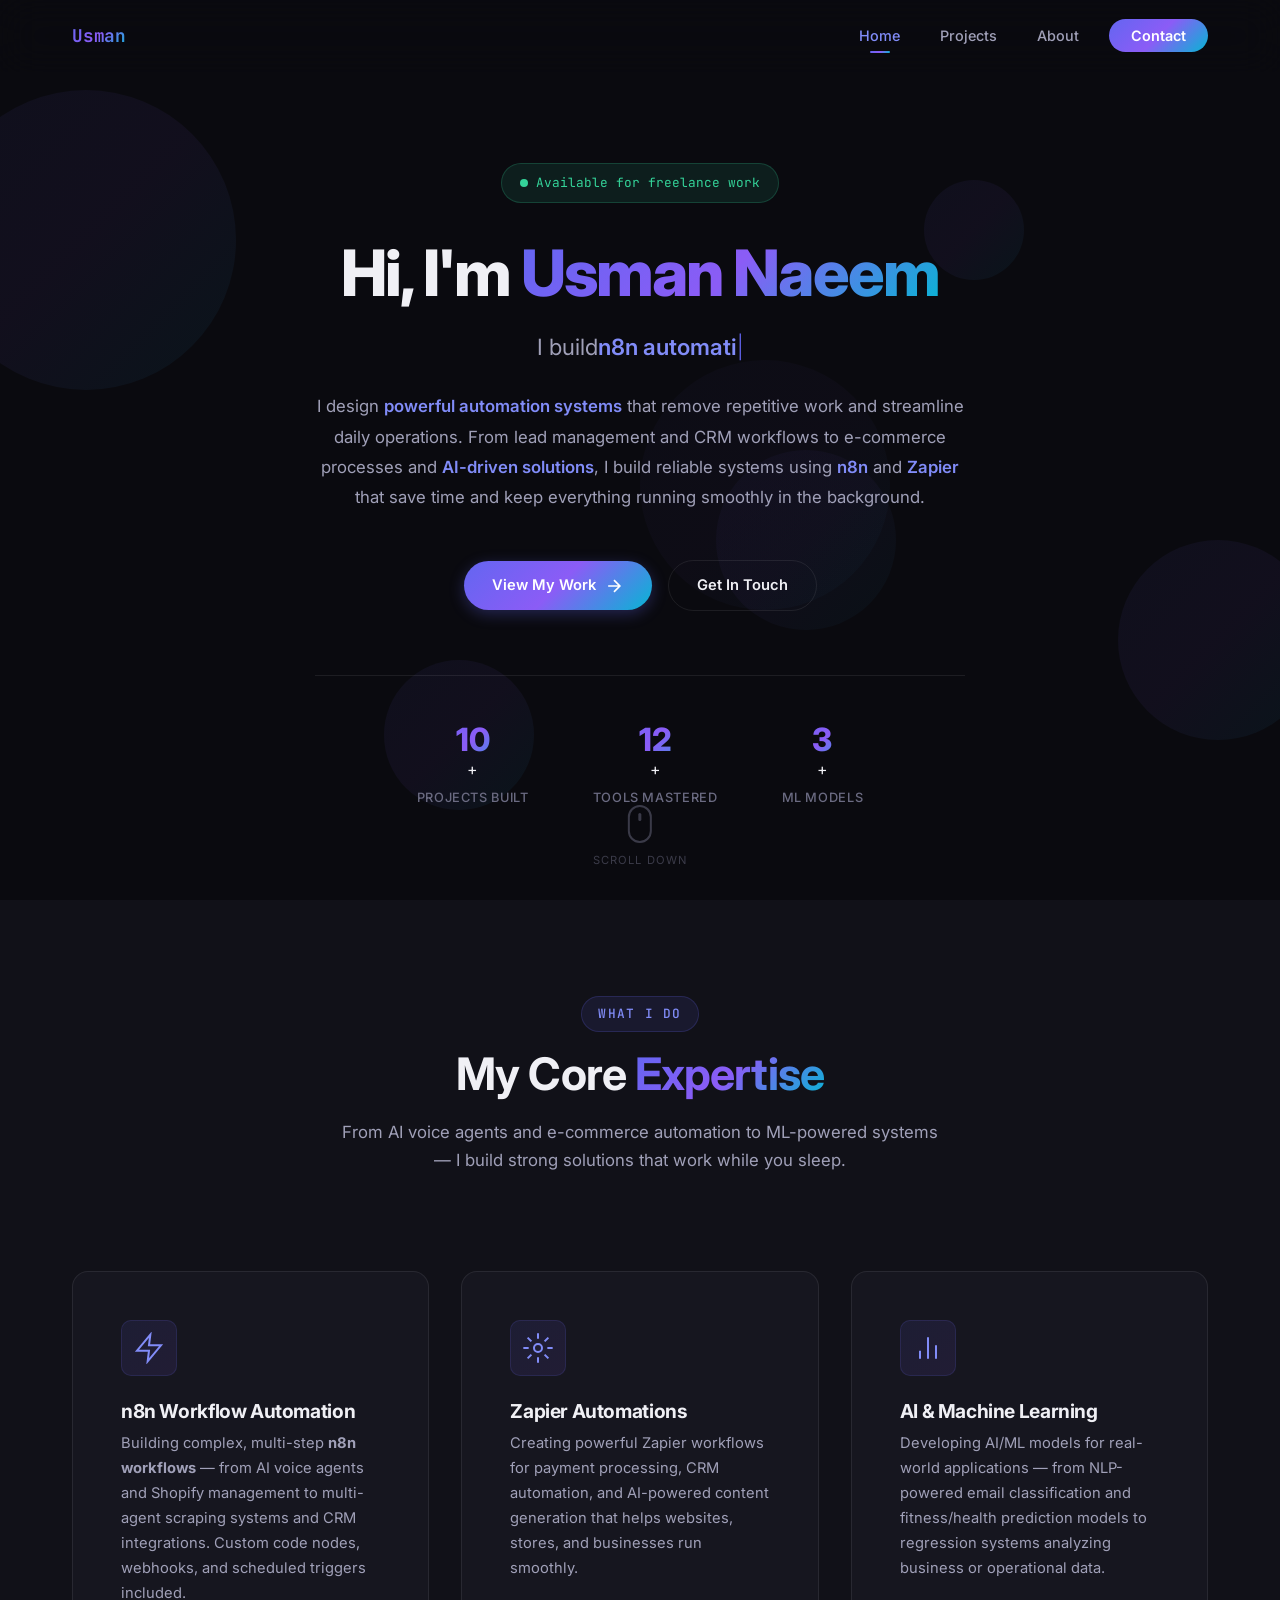
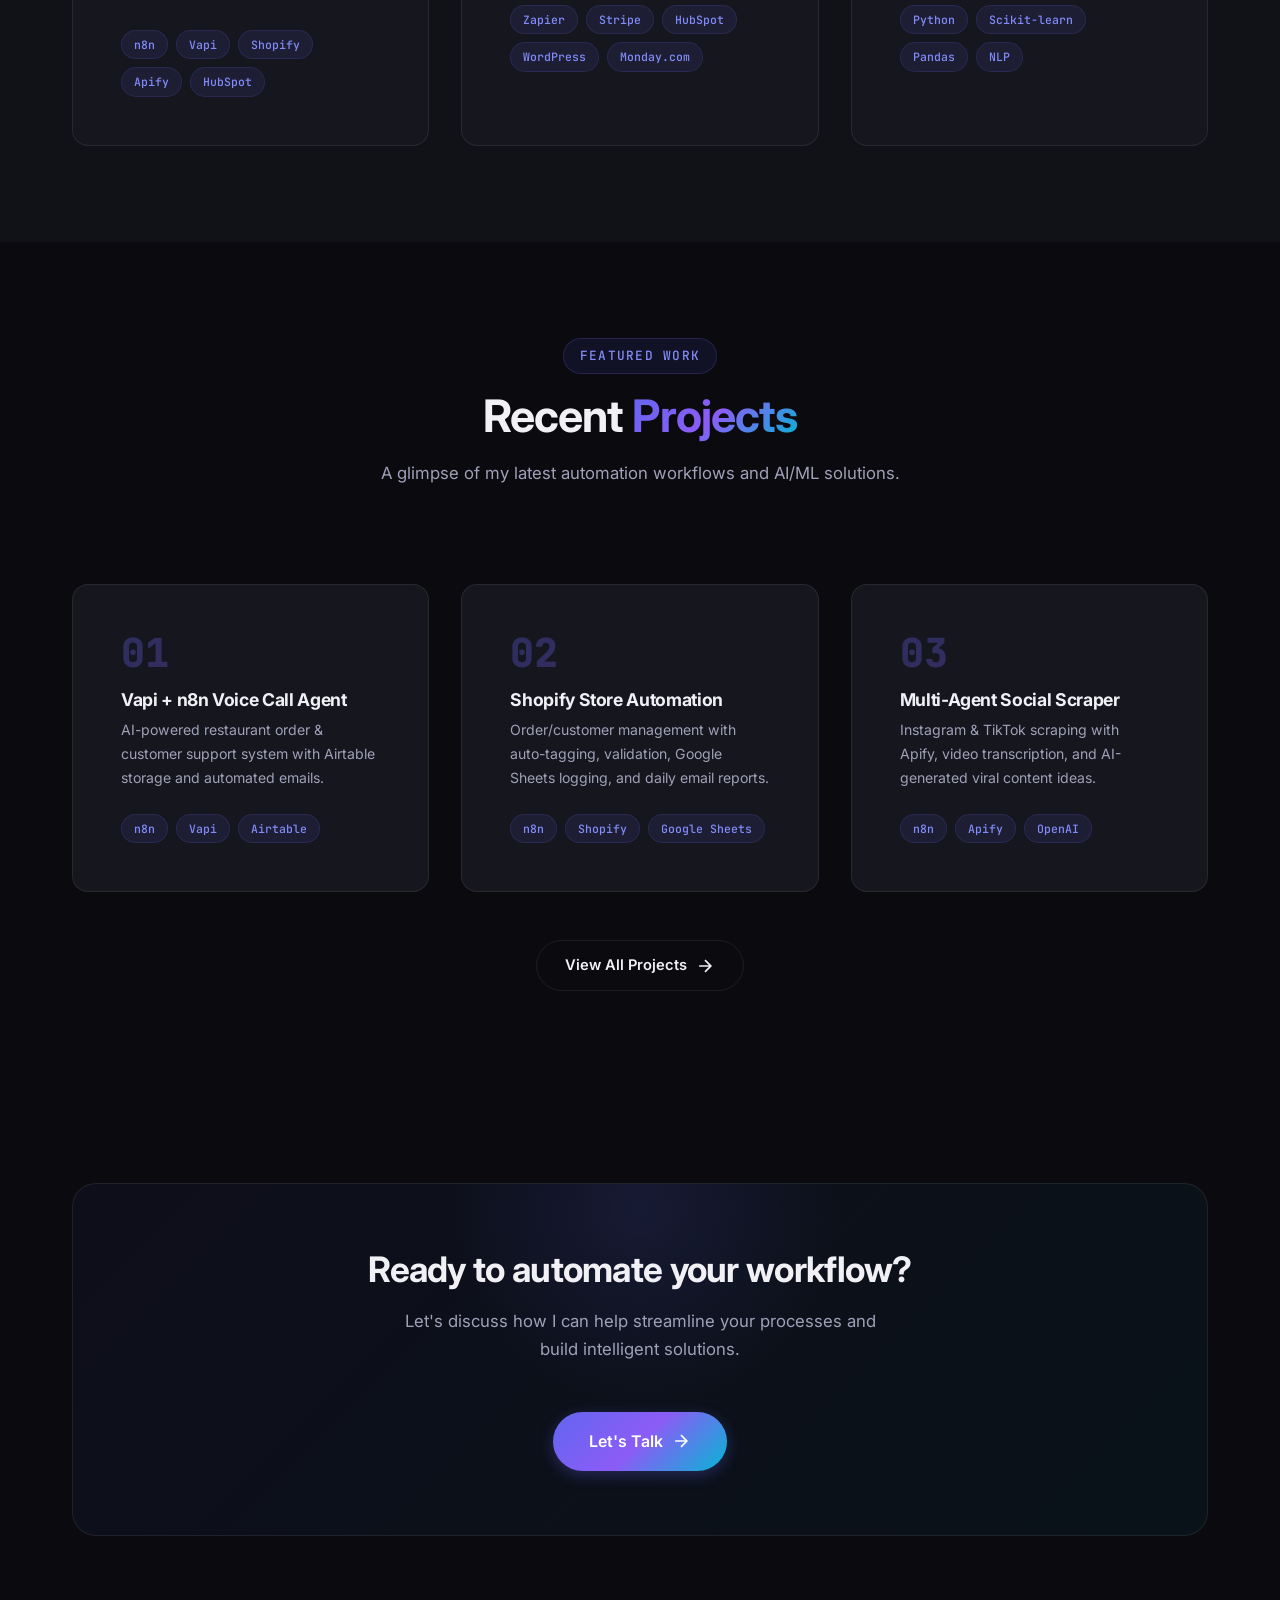
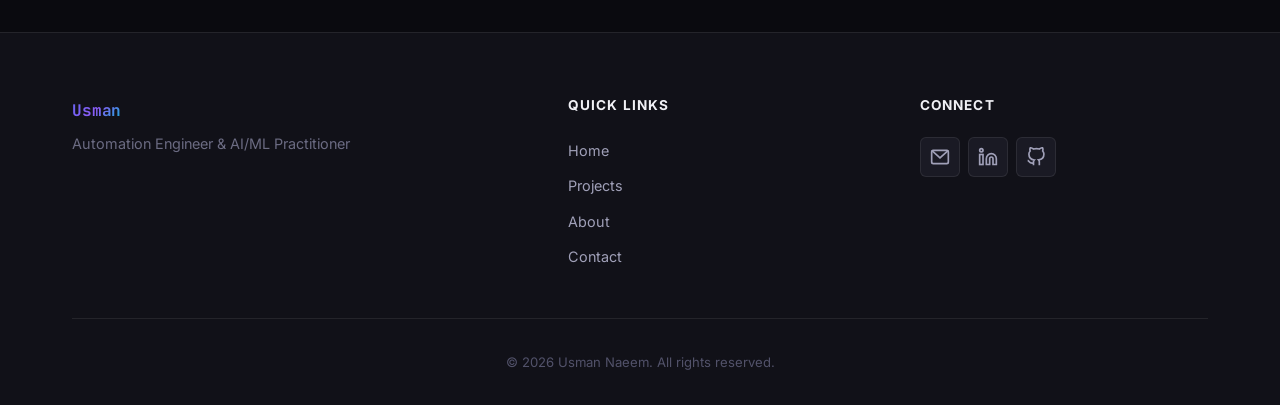
==== index.html @ ad02e1c0 "Add Portfolio My Portfolio Website" ====
<!DOCTYPE html>
<html lang="en">
<head>
    <!-- Meta tags for SEO and responsiveness -->
    <meta charset="UTF-8">
    <meta name="viewport" content="width=device-width, initial-scale=1.0">
    <meta name="description" content="Usman Naeem - Automation Engineer & AI/ML Practitioner specializing in n8n workflows, Zapier automation, Vapi voice agents, Shopify management, and machine learning solutions.">
    <meta name="keywords" content="Usman Naeem, n8n workflows, Zapier automation, AI ML portfolio, Vapi voice agent, Shopify automation, Apify scraping, HubSpot CRM, email classifier, automation engineer, API integration, multi-agent workflows">
    <meta name="author" content="Usman Naeem">
    <meta name="robots" content="index, follow">
    <link rel="icon" type="image/png" href="images/Favicon.png">

    <!-- Open Graph Meta Tags -->
    <meta property="og:title" content="Usman Naeem | Automation & AI/ML Portfolio">
    <meta property="og:description" content="Explore automation workflows, AI voice agents, and ML projects by Usman Naeem.">
    <meta property="og:type" content="website">

    <title>Usman Naeem | Automation & AI/ML Portfolio</title>

    <!-- Google Fonts -->
    <link rel="preconnect" href="https://fonts.googleapis.com">
    <link rel="preconnect" href="https://fonts.gstatic.com" crossorigin>
    <link href="https://fonts.googleapis.com/css2?family=Inter:wght@300;400;500;600;700;800&family=JetBrains+Mono:wght@400;500&display=swap" rel="stylesheet">

    <!-- Stylesheet -->
    <link rel="stylesheet" href="assets/css/style.css">
</head>
<body>

    <!-- ==================== NAVIGATION ==================== -->
    <header class="navbar" id="navbar">
        <nav class="nav-container">
            <a href="index.html" class="nav-logo">
                <span class="logo-text">Usman</span>
            </a>
            <ul class="nav-links" id="navLinks">
                <li><a href="index.html" class="nav-link active">Home</a></li>
                <li><a href="projects.html" class="nav-link">Projects</a></li>
                <li><a href="about.html" class="nav-link">About</a></li>
                <li><a href="contact.html" class="nav-link cta-link">Contact</a></li>
            </ul>
            <button class="nav-toggle" id="navToggle" aria-label="Toggle navigation menu">
                <span class="hamburger-line"></span>
                <span class="hamburger-line"></span>
                <span class="hamburger-line"></span>
            </button>
        </nav>
    </header>

    <!-- ==================== HERO SECTION ==================== -->
    <section class="hero" id="hero">
        <div class="hero-particles">
            <div class="particle"></div>
            <div class="particle"></div>
            <div class="particle"></div>
            <div class="particle"></div>
            <div class="particle"></div>
            <div class="particle"></div>
        </div>

        <div class="hero-content animate-fade-up">
            <div class="hero-badge">
                <span class="badge-dot"></span>
                Available for freelance work
            </div>

            <h1 class="hero-title">
                Hi, I'm <span class="gradient-text">Usman Naeem</span>
            </h1>

            <p class="hero-subtitle">
                <span class="typing-prefix">I build </span>
                <span class="typed-text" id="typedText"></span>
                <span class="cursor">|</span>
            </p>

            <!-- Updated hero description -->
            <p class="hero-description">
                I design <strong>powerful automation systems</strong> that remove repetitive work and streamline daily operations. From lead management and CRM workflows to e-commerce processes and <strong>AI-driven solutions</strong>, I build reliable systems using <strong>n8n</strong> and <strong>Zapier</strong> that save time and keep everything running smoothly in the background.
            </p>

            <div class="hero-cta">
                <a href="projects.html" class="btn btn-primary">
                    <span>View My Work</span>
                    <svg width="20" height="20" viewBox="0 0 24 24" fill="none" stroke="currentColor" stroke-width="2">
                        <path d="M5 12h14M12 5l7 7-7 7"/>
                    </svg>
                </a>
                <a href="contact.html" class="btn btn-secondary">
                    <span>Get In Touch</span>
                </a>
            </div>

            <div class="hero-stats">
                <div class="stat-item">
                    <span class="stat-number" data-count="10">0</span>+
                    <span class="stat-label">Projects Built</span>
                </div>
                <div class="stat-item">
                    <span class="stat-number" data-count="12">0</span>+
                    <span class="stat-label">Tools Mastered</span>
                </div>
                <div class="stat-item">
                    <span class="stat-number" data-count="3">0</span>+
                    <span class="stat-label">ML Models</span>
                </div>
            </div>
        </div>

        <div class="scroll-indicator">
            <div class="scroll-mouse">
                <div class="scroll-wheel"></div>
            </div>
            <span>Scroll Down</span>
        </div>
    </section>

    <!-- ==================== EXPERTISE SECTION ==================== -->
    <section class="expertise-section" id="expertise">
        <div class="container">
            <div class="section-header animate-fade-up">
                <span class="section-tag">What I Do</span>
                <h2 class="section-title">My Core <span class="gradient-text">Expertise</span></h2>
                <p class="section-subtitle">
                    From AI voice agents and e-commerce automation to ML-powered systems — I build strong solutions that work while you sleep.
                </p>
            </div>

            <div class="expertise-grid">
                <div class="expertise-card animate-fade-up" style="--delay: 0.1s">
                    <div class="card-icon">
                        <svg width="32" height="32" viewBox="0 0 24 24" fill="none" stroke="currentColor" stroke-width="1.5">
                            <path d="M13 2L3 14h9l-1 8 10-12h-9l1-8z"/>
                        </svg>
                    </div>
                    <h3 class="card-title">n8n Workflow Automation</h3>
                    <p class="card-description">
                        Building complex, multi-step <strong>n8n workflows</strong> — from AI voice agents and Shopify management to multi-agent scraping systems and CRM integrations. Custom code nodes, webhooks, and scheduled triggers included.
                    </p>
                    <div class="card-tools">
                        <span class="tool-tag">n8n</span>
                        <span class="tool-tag">Vapi</span>
                        <span class="tool-tag">Shopify</span>
                        <span class="tool-tag">Apify</span>
                        <span class="tool-tag">HubSpot</span>
                    </div>
                </div>

                <div class="expertise-card animate-fade-up" style="--delay: 0.2s">
                    <div class="card-icon">
                        <svg width="32" height="32" viewBox="0 0 24 24" fill="none" stroke="currentColor" stroke-width="1.5">
                            <circle cx="12" cy="12" r="3"/>
                            <path d="M12 1v4M12 19v4M4.22 4.22l2.83 2.83M16.95 16.95l2.83 2.83M1 12h4M19 12h4M4.22 19.78l2.83-2.83M16.95 7.05l2.83-2.83"/>
                        </svg>
                    </div>
                    <h3 class="card-title">Zapier Automations</h3>
                    <p class="card-description">
                        Creating powerful Zapier workflows for payment processing, CRM automation, and AI-powered content generation that helps websites, stores, and businesses run smoothly.
                    </p>
                    <div class="card-tools">
                        <span class="tool-tag">Zapier</span>
                        <span class="tool-tag">Stripe</span>
                        <span class="tool-tag">HubSpot</span>
                        <span class="tool-tag">WordPress</span>
                        <span class="tool-tag">Monday.com</span>
                    </div>
                </div>

                <div class="expertise-card animate-fade-up" style="--delay: 0.3s">
                    <div class="card-icon">
                        <svg width="32" height="32" viewBox="0 0 24 24" fill="none" stroke="currentColor" stroke-width="1.5">
                            <path d="M18 20V10M12 20V4M6 20v-6"/>
                        </svg>
                    </div>
                    <h3 class="card-title">AI & Machine Learning</h3>
                    <p class="card-description">
                        Developing AI/ML models for real-world applications — from NLP-powered email classification and fitness/health prediction models to regression systems analyzing business or operational data.
                    </p>
                    <div class="card-tools">
                        <span class="tool-tag">Python</span>
                        <span class="tool-tag">Scikit-learn</span>
                        <span class="tool-tag">Pandas</span>
                        <span class="tool-tag">NLP</span>
                    </div>
                </div>
            </div>
        </div>
    </section>

    <!-- ==================== FEATURED PROJECTS ==================== -->
    <section class="featured-section">
        <div class="container">
            <div class="section-header animate-fade-up">
                <span class="section-tag">Featured Work</span>
                <h2 class="section-title">Recent <span class="gradient-text">Projects</span></h2>
                <p class="section-subtitle">
                    A glimpse of my latest automation workflows and AI/ML solutions.
                </p>
            </div>

            <div class="featured-grid">
                <div class="featured-card animate-fade-up" style="--delay: 0.1s">
                    <div class="featured-number">01</div>
                    <h3>Vapi + n8n Voice Call Agent</h3>
                    <p>AI-powered restaurant order & customer support system with Airtable storage and automated emails.</p>
                    <div class="card-tools">
                        <span class="tool-tag">n8n</span>
                        <span class="tool-tag">Vapi</span>
                        <span class="tool-tag">Airtable</span>
                    </div>
                </div>

                <div class="featured-card animate-fade-up" style="--delay: 0.2s">
                    <div class="featured-number">02</div>
                    <h3>Shopify Store Automation</h3>
                    <p>Order/customer management with auto-tagging, validation, Google Sheets logging, and daily email reports.</p>
                    <div class="card-tools">
                        <span class="tool-tag">n8n</span>
                        <span class="tool-tag">Shopify</span>
                        <span class="tool-tag">Google Sheets</span>
                    </div>
                </div>

                <div class="featured-card animate-fade-up" style="--delay: 0.3s">
                    <div class="featured-number">03</div>
                    <h3>Multi-Agent Social Scraper</h3>
                    <p>Instagram & TikTok scraping with Apify, video transcription, and AI-generated viral content ideas.</p>
                    <div class="card-tools">
                        <span class="tool-tag">n8n</span>
                        <span class="tool-tag">Apify</span>
                        <span class="tool-tag">OpenAI</span>
                    </div>
                </div>
            </div>

            <div class="featured-cta animate-fade-up">
                <a href="projects.html" class="btn btn-secondary">
                    <span>View All Projects</span>
                    <svg width="20" height="20" viewBox="0 0 24 24" fill="none" stroke="currentColor" stroke-width="2">
                        <path d="M5 12h14M12 5l7 7-7 7"/>
                    </svg>
                </a>
            </div>
        </div>
    </section>

    <!-- ==================== CTA SECTION ==================== -->
    <section class="cta-section">
        <div class="container">
            <div class="cta-content animate-fade-up">
                <h2>Ready to automate your workflow?</h2>
                <p>Let's discuss how I can help streamline your processes and build intelligent solutions.</p>
                <a href="contact.html" class="btn btn-primary btn-large">
                    <span>Let's Talk</span>
                    <svg width="20" height="20" viewBox="0 0 24 24" fill="none" stroke="currentColor" stroke-width="2">
                        <path d="M5 12h14M12 5l7 7-7 7"/>
                    </svg>
                </a>
            </div>
        </div>
    </section>

    <!-- ==================== FOOTER ==================== -->
    <footer class="footer">
        <div class="container">
            <div class="footer-content">
                <div class="footer-brand">
                    <a href="index.html" class="nav-logo">
                        <span class="logo-text">Usman</span>
                    </a>
                    <p>Automation Engineer & AI/ML Practitioner</p>
                </div>
                <div class="footer-nav">
                    <h4>Quick Links</h4>
                    <ul>
                        <li><a href="index.html">Home</a></li>
                        <li><a href="projects.html">Projects</a></li>
                        <li><a href="about.html">About</a></li>
                        <li><a href="contact.html">Contact</a></li>
                    </ul>
                </div>
                <div class="footer-social">
                    <h4>Connect</h4>
                    <div class="social-links">
                        <a href="mailto:osmannaeem05@gmail.com" class="social-link" aria-label="Email">
                            <svg width="20" height="20" viewBox="0 0 24 24" fill="none" stroke="currentColor" stroke-width="2">
                                <rect x="2" y="4" width="20" height="16" rx="2"/>
                                <path d="M22 4L12 13 2 4"/>
                            </svg>
                        </a>
                        <a href="https://pk.linkedin.com/in/usman-naeem-1217312a8?trk=public_post_feed-actor-name" target="_blank" rel="noopener noreferrer" class="social-link" aria-label="LinkedIn">
                            <svg width="20" height="20" viewBox="0 0 24 24" fill="none" stroke="currentColor" stroke-width="2">
                                <path d="M16 8a6 6 0 016 6v7h-4v-7a2 2 0 00-4 0v7h-4v-7a6 6 0 016-6z"/>
                                <rect x="2" y="9" width="4" height="12"/>
                                <circle cx="4" cy="4" r="2"/>
                            </svg>
                        </a>
                        <a href="https://github.com/usmannaeem06" target="_blank" rel="noopener noreferrer" class="social-link" aria-label="GitHub">
                            <svg width="20" height="20" viewBox="0 0 24 24" fill="none" stroke="currentColor" stroke-width="2">
                                <path d="M9 19c-5 1.5-5-2.5-7-3m14 6v-3.87a3.37 3.37 0 00-.94-2.61c3.14-.35 6.44-1.54 6.44-7A5.44 5.44 0 0020 4.77 5.07 5.07 0 0019.91 1S18.73.65 16 2.48a13.38 13.38 0 00-7 0C6.27.65 5.09 1 5.09 1A5.07 5.07 0 005 4.77a5.44 5.44 0 00-1.5 3.78c0 5.42 3.3 6.61 6.44 7A3.37 3.37 0 009 18.13V22"/>
                            </svg>
                        </a>
                    </div>
                </div>
            </div>
            <div class="footer-bottom">
                <p>&copy; <span id="currentYear"></span> Usman Naeem. All rights reserved.</p>
            </div>
        </div>
    </footer>

    <script src="assets/js/script.js"></script>
</body>
</html>
---- assets/css/style.css ----
/* ============================================================
   USMAN NAEEM - PORTFOLIO WEBSITE STYLESHEET
   ============================================================ */


/* ==========================================
   1. CSS CUSTOM PROPERTIES
   ========================================== */
   :root {
    --color-primary: #6366f1;
    --color-primary-light: #818cf8;
    --color-primary-dark: #4f46e5;
    --color-secondary: #8b5cf6;
    --color-accent: #06b6d4;

    --gradient-primary: linear-gradient(135deg, #6366f1 0%, #8b5cf6 50%, #06b6d4 100%);
    --gradient-subtle: linear-gradient(135deg, rgba(99, 102, 241, 0.1) 0%, rgba(139, 92, 246, 0.1) 100%);
    --gradient-card: linear-gradient(135deg, rgba(99, 102, 241, 0.05) 0%, rgba(6, 182, 212, 0.05) 100%);

    --bg-primary: #0a0a0f;
    --bg-secondary: #111118;
    --bg-tertiary: #1a1a24;
    --bg-card: #16161f;
    --bg-card-hover: #1e1e2a;

    --text-primary: #f0f0f5;
    --text-secondary: #a0a0b8;
    --text-tertiary: #6b6b82;
    --text-muted: #52526a;

    --border-color: rgba(255, 255, 255, 0.08);
    --border-hover: rgba(99, 102, 241, 0.3);

    --shadow-sm: 0 2px 8px rgba(0, 0, 0, 0.3);
    --shadow-md: 0 4px 20px rgba(0, 0, 0, 0.4);
    --shadow-lg: 0 8px 40px rgba(0, 0, 0, 0.5);
    --shadow-glow: 0 0 30px rgba(99, 102, 241, 0.15);

    --font-primary: 'Inter', -apple-system, BlinkMacSystemFont, sans-serif;
    --font-mono: 'JetBrains Mono', 'Fira Code', monospace;

    --space-xs: 0.25rem;
    --space-sm: 0.5rem;
    --space-md: 1rem;
    --space-lg: 1.5rem;
    --space-xl: 2rem;
    --space-2xl: 3rem;
    --space-3xl: 4rem;
    --space-4xl: 6rem;

    --radius-sm: 6px;
    --radius-md: 10px;
    --radius-lg: 16px;
    --radius-xl: 24px;
    --radius-full: 9999px;

    --transition-fast: 0.2s ease;
    --transition-base: 0.3s ease;
    --transition-slow: 0.5s ease;

    --container-max: 1200px;
    --navbar-height: 72px;
}


/* ==========================================
   2. RESET & BASE
   ========================================== */
*, *::before, *::after { margin: 0; padding: 0; box-sizing: border-box; }
html { scroll-behavior: smooth; font-size: 16px; -webkit-text-size-adjust: 100%; }
body { font-family: var(--font-primary); background-color: var(--bg-primary); color: var(--text-primary); line-height: 1.7; overflow-x: hidden; -webkit-font-smoothing: antialiased; -moz-osx-font-smoothing: grayscale; }
ul, ol { list-style: none; }
a { text-decoration: none; color: inherit; transition: color var(--transition-fast); }
img { max-width: 100%; height: auto; display: block; }
button { border: none; background: none; cursor: pointer; font-family: inherit; font-size: inherit; color: inherit; }
input, textarea, select { font-family: inherit; font-size: inherit; color: inherit; outline: none; }
::selection { background: rgba(99, 102, 241, 0.3); color: var(--text-primary); }


/* ==========================================
   3. TYPOGRAPHY
   ========================================== */
h1, h2, h3, h4, h5, h6 { font-weight: 700; line-height: 1.2; letter-spacing: -0.02em; }
.gradient-text { background: var(--gradient-primary); -webkit-background-clip: text; -webkit-text-fill-color: transparent; background-clip: text; }


/* ==========================================
   4. LAYOUT & CONTAINER
   ========================================== */
.container { max-width: var(--container-max); margin: 0 auto; padding: 0 var(--space-xl); }
.section-header { text-align: center; margin-bottom: var(--space-4xl); }
.section-tag { display: inline-block; font-family: var(--font-mono); font-size: 0.8rem; font-weight: 500; letter-spacing: 0.1em; text-transform: uppercase; color: var(--color-primary-light); background: rgba(99, 102, 241, 0.1); padding: 6px 16px; border-radius: var(--radius-full); border: 1px solid rgba(99, 102, 241, 0.2); margin-bottom: var(--space-md); }
.section-title { font-size: clamp(1.8rem, 4vw, 2.8rem); margin-bottom: var(--space-md); color: var(--text-primary); }
.section-subtitle { font-size: 1.05rem; color: var(--text-secondary); max-width: 600px; margin: 0 auto; line-height: 1.7; }


/* ==========================================
   5. NAVIGATION
   ========================================== */
   .navbar {
      position: fixed;
      top: 0;
      left: 0;
      right: 0;
      height: var(--navbar-height);
      z-index: 1000;
      transition: all var(--transition-base);
      background: rgba(10, 10, 15, 0.8);
      backdrop-filter: blur(20px);
      -webkit-backdrop-filter: blur(20px);
      border-bottom: 1px solid transparent;
  }
  
  .navbar.scrolled {
      background: rgba(10, 10, 15, 0.95);
      border-bottom: 1px solid var(--border-color);
      box-shadow: var(--shadow-sm);
  }
  
  .nav-container {
      max-width: var(--container-max);
      margin: 0 auto;
      padding: 0 var(--space-xl);
      height: 100%;
      display: flex;
      align-items: center;
      justify-content: space-between;
  }
  
  /* --- Logo: Favicon Image + Name --- */
  .nav-logo {
      display: flex;
      align-items: center;
      gap: 10px;
      font-family: var(--font-mono);
      font-weight: 700;
      color: var(--text-primary);
      transition: all var(--transition-fast);
      text-decoration: none;
  }
  
  .nav-logo:hover {
      color: var(--color-primary-light);
  }
  
  .nav-logo:hover .logo-img {
      transform: scale(1.1) rotate(5deg);
      filter: drop-shadow(0 0 8px rgba(99, 102, 241, 0.4));
  }
  
  /* Favicon image */
  .logo-img {
      width: 36px;
      height: 36px;
      object-fit: contain;
      border-radius: 8px;
      transition: all var(--transition-base);
  }
  
  /* Name text with gradient */
  .logo-text {
      background: var(--gradient-primary);
      -webkit-background-clip: text;
      -webkit-text-fill-color: transparent;
      background-clip: text;
      font-size: 1.1rem;
      font-weight: 700;
      letter-spacing: -0.01em;
  }
  
  /* Hide old bracket elements if they still exist */
  .logo-bracket {
      display: none;
  }
  
  /* Footer logo — slightly smaller */
  .footer-brand .nav-logo .logo-img {
      width: 32px;
      height: 32px;
  }
  
  .footer-brand .nav-logo .logo-text {
      font-size: 1rem;
  }
  
  /* --- Nav Links --- */
  .nav-links {
      display: flex;
      align-items: center;
      gap: var(--space-xs);
  }
  
  .nav-link {
      padding: 8px 18px;
      font-size: 0.9rem;
      font-weight: 500;
      color: var(--text-secondary);
      border-radius: var(--radius-sm);
      transition: all var(--transition-fast);
      position: relative;
  }
  
  .nav-link:hover {
      color: var(--text-primary);
      background: rgba(255, 255, 255, 0.05);
  }
  
  .nav-link.active {
      color: var(--color-primary-light);
  }
  
  .nav-link.active::after {
      content: '';
      position: absolute;
      bottom: -1px;
      left: 50%;
      transform: translateX(-50%);
      width: 20px;
      height: 2px;
      background: var(--gradient-primary);
      border-radius: var(--radius-full);
  }
  
  .nav-link.cta-link {
      background: var(--gradient-primary);
      color: white !important;
      border-radius: var(--radius-full);
      padding: 8px 22px;
      font-weight: 600;
      margin-left: var(--space-sm);
  }
  
  .nav-link.cta-link::after {
      display: none;
  }
  
  .nav-link.cta-link:hover {
      box-shadow: var(--shadow-glow);
      transform: translateY(-1px);
  }
  
  /* --- Hamburger Menu Toggle --- */
  .nav-toggle {
      display: none;
      flex-direction: column;
      gap: 5px;
      padding: 4px;
      z-index: 1001;
  }
  
  .hamburger-line {
      width: 24px;
      height: 2px;
      background: var(--text-primary);
      border-radius: 2px;
      transition: all var(--transition-base);
      transform-origin: center;
  }
  
  .nav-toggle.active .hamburger-line:nth-child(1) {
      transform: rotate(45deg) translate(5px, 5px);
  }
  
  .nav-toggle.active .hamburger-line:nth-child(2) {
      opacity: 0;
      transform: scaleX(0);
  }
  
  .nav-toggle.active .hamburger-line:nth-child(3) {
      transform: rotate(-45deg) translate(5px, -5px);
  }
  /* ==========================================
   6. HERO SECTION
   ========================================== */
.hero { min-height: 100vh; display: flex; align-items: center; justify-content: center; position: relative; padding: calc(var(--navbar-height) + var(--space-3xl)) var(--space-xl) var(--space-3xl); overflow: hidden; }
.hero-particles { position: absolute; inset: 0; overflow: hidden; pointer-events: none; }
.particle { position: absolute; border-radius: 50%; background: var(--gradient-primary); opacity: 0.06; animation: float-particle 20s infinite ease-in-out; }
.particle:nth-child(1) { width: 300px; height: 300px; top: 10%; left: -5%; animation-delay: 0s; }
.particle:nth-child(2) { width: 200px; height: 200px; top: 60%; right: -3%; animation-delay: -5s; }
.particle:nth-child(3) { width: 150px; height: 150px; bottom: 10%; left: 30%; animation-delay: -10s; }
.particle:nth-child(4) { width: 100px; height: 100px; top: 20%; right: 20%; animation-delay: -15s; }
.particle:nth-child(5) { width: 250px; height: 250px; top: 40%; left: 50%; animation-delay: -7s; opacity: 0.03; }
.particle:nth-child(6) { width: 180px; height: 180px; bottom: 30%; right: 30%; animation-delay: -12s; opacity: 0.04; }
@keyframes float-particle { 0%, 100% { transform: translate(0, 0) scale(1); } 25% { transform: translate(30px, -30px) scale(1.05); } 50% { transform: translate(-20px, 20px) scale(0.95); } 75% { transform: translate(15px, -15px) scale(1.02); } }
.hero-content { text-align: center; max-width: 800px; position: relative; z-index: 1; }
.hero-badge { display: inline-flex; align-items: center; gap: 8px; font-family: var(--font-mono); font-size: 0.8rem; color: #34d399; background: rgba(52, 211, 153, 0.1); border: 1px solid rgba(52, 211, 153, 0.2); padding: 8px 18px; border-radius: var(--radius-full); margin-bottom: var(--space-xl); }
.badge-dot { width: 8px; height: 8px; border-radius: 50%; background: #34d399; animation: pulse-dot 2s infinite; }
@keyframes pulse-dot { 0%, 100% { box-shadow: 0 0 0 0 rgba(52, 211, 153, 0.4); } 50% { box-shadow: 0 0 0 8px rgba(52, 211, 153, 0); } }
.hero-title { font-size: clamp(2.5rem, 6vw, 4rem); font-weight: 800; margin-bottom: var(--space-md); letter-spacing: -0.03em; }
.hero-subtitle { font-size: clamp(1.1rem, 2.5vw, 1.4rem); color: var(--text-secondary); margin-bottom: var(--space-lg); min-height: 2.5rem; display: flex; align-items: center; justify-content: center; }
.typing-prefix { color: var(--text-secondary); }
.typed-text { color: var(--color-primary-light); font-weight: 600; }
.cursor { color: var(--color-primary); font-weight: 300; animation: blink-cursor 1s infinite; }
@keyframes blink-cursor { 0%, 100% { opacity: 1; } 50% { opacity: 0; } }
.hero-description { font-size: 1.05rem; color: var(--text-secondary); max-width: 650px; margin: 0 auto var(--space-2xl); line-height: 1.8; }
.hero-description strong { color: var(--color-primary-light); font-weight: 600; }
.hero-cta { display: flex; align-items: center; justify-content: center; gap: var(--space-md); margin-bottom: var(--space-3xl); flex-wrap: wrap; }
.hero-stats { display: flex; align-items: center; justify-content: center; gap: var(--space-3xl); padding-top: var(--space-2xl); border-top: 1px solid var(--border-color); }
.stat-item { text-align: center; }
.stat-number { display: block; font-size: 2rem; font-weight: 800; background: var(--gradient-primary); -webkit-background-clip: text; -webkit-text-fill-color: transparent; background-clip: text; line-height: 1; }
.stat-label { display: block; font-size: 0.8rem; color: var(--text-tertiary); margin-top: 4px; font-weight: 500; text-transform: uppercase; letter-spacing: 0.05em; }
.scroll-indicator { position: absolute; bottom: 30px; left: 50%; transform: translateX(-50%); display: flex; flex-direction: column; align-items: center; gap: 8px; opacity: 0.5; animation: scroll-bounce 2s infinite; }
.scroll-mouse { width: 24px; height: 38px; border: 2px solid var(--text-tertiary); border-radius: 12px; position: relative; }
.scroll-wheel { width: 3px; height: 8px; background: var(--text-tertiary); border-radius: 2px; position: absolute; top: 6px; left: 50%; transform: translateX(-50%); animation: scroll-wheel 2s infinite; }
@keyframes scroll-wheel { 0% { opacity: 1; transform: translateX(-50%) translateY(0); } 100% { opacity: 0; transform: translateX(-50%) translateY(12px); } }
@keyframes scroll-bounce { 0%, 100% { transform: translateX(-50%) translateY(0); } 50% { transform: translateX(-50%) translateY(8px); } }
.scroll-indicator span { font-size: 0.7rem; color: var(--text-tertiary); text-transform: uppercase; letter-spacing: 0.1em; }


/* ==========================================
   7. EXPERTISE CARDS
   ========================================== */
.expertise-section { padding: var(--space-4xl) 0; background: var(--bg-secondary); }
.expertise-grid { display: grid; grid-template-columns: repeat(3, 1fr); gap: var(--space-xl); }
.expertise-card { background: var(--bg-card); border: 1px solid var(--border-color); border-radius: var(--radius-lg); padding: var(--space-2xl); transition: all var(--transition-base); position: relative; overflow: hidden; }
.expertise-card::before { content: ''; position: absolute; top: 0; left: 0; right: 0; height: 3px; background: var(--gradient-primary); transform: scaleX(0); transition: transform var(--transition-base); transform-origin: left; }
.expertise-card:hover { border-color: var(--border-hover); transform: translateY(-4px); box-shadow: var(--shadow-glow); background: var(--bg-card-hover); }
.expertise-card:hover::before { transform: scaleX(1); }
.card-icon { width: 56px; height: 56px; display: flex; align-items: center; justify-content: center; border-radius: var(--radius-md); background: var(--gradient-subtle); border: 1px solid rgba(99, 102, 241, 0.15); margin-bottom: var(--space-lg); color: var(--color-primary-light); }
.card-title { font-size: 1.2rem; margin-bottom: var(--space-sm); color: var(--text-primary); }
.card-description { font-size: 0.92rem; color: var(--text-secondary); line-height: 1.7; margin-bottom: var(--space-lg); }
.card-tools { display: flex; flex-wrap: wrap; gap: 8px; }
.tool-tag { font-family: var(--font-mono); font-size: 0.72rem; font-weight: 500; padding: 4px 12px; border-radius: var(--radius-full); background: rgba(99, 102, 241, 0.1); color: var(--color-primary-light); border: 1px solid rgba(99, 102, 241, 0.15); transition: all var(--transition-fast); }
.tool-tag:hover { background: rgba(99, 102, 241, 0.2); border-color: rgba(99, 102, 241, 0.3); }


/* ==========================================
   8. FEATURED PROJECTS (Home)
   ========================================== */
.featured-section { padding: var(--space-4xl) 0; background: var(--bg-primary); }
.featured-grid { display: grid; grid-template-columns: repeat(3, 1fr); gap: var(--space-xl); margin-bottom: var(--space-2xl); }
.featured-card { background: var(--bg-card); border: 1px solid var(--border-color); border-radius: var(--radius-lg); padding: var(--space-2xl); transition: all var(--transition-base); position: relative; overflow: hidden; }
.featured-card::before { content: ''; position: absolute; top: 0; left: 0; right: 0; height: 3px; background: var(--gradient-primary); transform: scaleX(0); transition: transform var(--transition-base); transform-origin: left; }
.featured-card:hover { border-color: var(--border-hover); transform: translateY(-4px); box-shadow: var(--shadow-glow); background: var(--bg-card-hover); }
.featured-card:hover::before { transform: scaleX(1); }
.featured-number { font-family: var(--font-mono); font-size: 2.5rem; font-weight: 800; background: var(--gradient-primary); -webkit-background-clip: text; -webkit-text-fill-color: transparent; background-clip: text; opacity: 0.3; line-height: 1; margin-bottom: var(--space-md); }
.featured-card h3 { font-size: 1.1rem; margin-bottom: var(--space-sm); color: var(--text-primary); transition: color var(--transition-fast); }
.featured-card:hover h3 { color: var(--color-primary-light); }
.featured-card p { font-size: 0.88rem; color: var(--text-secondary); line-height: 1.7; margin-bottom: var(--space-lg); }
.featured-cta { text-align: center; }


/* ==========================================
   9. PAGE HERO (Inner Pages)
   ========================================== */
.page-hero { padding: calc(var(--navbar-height) + var(--space-4xl)) 0 var(--space-3xl); background: var(--bg-primary); text-align: center; position: relative; overflow: hidden; }
.page-hero::before { content: ''; position: absolute; top: 0; left: 50%; transform: translateX(-50%); width: 600px; height: 600px; background: radial-gradient(circle, rgba(99, 102, 241, 0.08) 0%, transparent 70%); pointer-events: none; }
.page-hero-content { position: relative; z-index: 1; }
.page-title { font-size: clamp(2rem, 5vw, 3.2rem); font-weight: 800; margin-bottom: var(--space-md); letter-spacing: -0.03em; }
.page-subtitle { font-size: 1.05rem; color: var(--text-secondary); max-width: 600px; margin: 0 auto; line-height: 1.7; }


/* ==========================================
   10. PROJECTS SECTION — IMAGE + ICON CARDS
   ========================================== */

/* Filter tabs */
.filter-section { padding: var(--space-xl) 0 var(--space-2xl); background: var(--bg-primary); }
.filter-tabs { display: flex; align-items: center; justify-content: center; gap: 8px; flex-wrap: wrap; }
.filter-btn { font-family: var(--font-mono); font-size: 0.82rem; font-weight: 500; padding: 8px 20px; border-radius: var(--radius-full); color: var(--text-secondary); background: var(--bg-card); border: 1px solid var(--border-color); transition: all var(--transition-fast); cursor: pointer; }
.filter-btn:hover { color: var(--text-primary); border-color: var(--border-hover); }
.filter-btn.active { background: var(--gradient-primary); color: white; border-color: transparent; }

/* Projects grid */
.projects-section { padding: 0 0 var(--space-4xl); background: var(--bg-primary); }

.projects-grid {
    display: grid;
    grid-template-columns: repeat(2, 1fr);
    gap: var(--space-xl);
    align-items: start;
}

/* ---- STANDARD PROJECT CARD (with screenshot) ---- */
.project-card {
    background: var(--bg-card);
    border: 1px solid var(--border-color);
    border-radius: var(--radius-lg);
    overflow: hidden;
    transition: all var(--transition-base);
    display: flex;
    flex-direction: column;
}

.project-card:hover {
    border-color: var(--border-hover);
    transform: translateY(-4px);
    box-shadow: var(--shadow-glow);
}

.project-card.hidden { display: none; }

/* Project image — compact size */
.project-image {
    position: relative;
    width: 100%;
    height: 200px;
    overflow: hidden;
    background: var(--bg-tertiary);
    flex-shrink: 0;
}

.project-image img {
    width: 100%;
    height: 100%;
    object-fit: cover;
    object-position: top center;
    display: block;
    transition: transform var(--transition-slow);
}

.project-card:hover .project-image img {
    transform: scale(1.05);
}

/* Placeholder */
.image-placeholder { width: 100%; height: 100%; display: flex; flex-direction: column; align-items: center; justify-content: center; gap: var(--space-sm); color: var(--text-tertiary); background: var(--gradient-card); transition: all var(--transition-base); }
.image-placeholder svg { opacity: 0.4; }
.image-placeholder span { font-size: 0.8rem; font-family: var(--font-mono); opacity: 0.5; }
.project-card:hover .image-placeholder { background: var(--gradient-subtle); }
.project-card:hover .image-placeholder svg { opacity: 0.6; color: var(--color-primary-light); }

/* Badges */
.project-badge { position: absolute; top: 12px; right: 12px; font-family: var(--font-mono); font-size: 0.7rem; font-weight: 600; padding: 4px 12px; border-radius: var(--radius-full); background: rgba(99, 102, 241, 0.9); color: white; backdrop-filter: blur(10px); z-index: 2; }
.project-badge.badge-ai { background: rgba(139, 92, 246, 0.9); }
.project-badge.badge-int { background: rgba(6, 182, 212, 0.9); }
.project-badge.badge-zapier { background: rgba(255, 107, 53, 0.9); }

/* ---- ICON-BASED PROJECT CARD (AI/ML projects) ---- */
.project-card-icon {
    border-top: 3px solid transparent;
    background-image: linear-gradient(var(--bg-card), var(--bg-card)), var(--gradient-primary);
    background-origin: border-box;
    background-clip: padding-box, border-box;
}

.project-card-icon:hover {
    background-image: linear-gradient(var(--bg-card-hover), var(--bg-card-hover)), var(--gradient-primary);
}

/* Icon header area — replaces the image */
.project-icon-header {
    display: flex;
    align-items: center;
    justify-content: space-between;
    padding: var(--space-xl) var(--space-xl) 0 var(--space-xl);
    flex-shrink: 0;
}

/* Large circular icon */
.project-icon-circle {
    width: 72px;
    height: 72px;
    border-radius: 50%;
    background: var(--gradient-subtle);
    border: 1px solid rgba(99, 102, 241, 0.2);
    display: flex;
    align-items: center;
    justify-content: center;
    color: var(--color-primary-light);
    transition: all var(--transition-base);
}

.project-card-icon:hover .project-icon-circle {
    background: rgba(99, 102, 241, 0.15);
    border-color: rgba(99, 102, 241, 0.4);
    transform: scale(1.05);
    box-shadow: 0 0 20px rgba(99, 102, 241, 0.2);
}

/* Inline badge for icon cards */
.project-badge-inline {
    font-family: var(--font-mono);
    font-size: 0.7rem;
    font-weight: 600;
    padding: 4px 12px;
    border-radius: var(--radius-full);
    color: white;
}

.project-badge-inline.badge-ai {
    background: rgba(139, 92, 246, 0.9);
}

/* ---- PROJECT INFO — shared by both card types ---- */
.project-info {
    padding: var(--space-xl);
    display: flex;
    flex-direction: column;
    flex-grow: 1;
}

/* Title — max 2 lines */
.project-title {
    font-size: 1.05rem;
    margin-bottom: var(--space-sm);
    color: var(--text-primary);
    transition: color var(--transition-fast);
    line-height: 1.4;
    display: -webkit-box;
    -webkit-line-clamp: 2;
    -webkit-box-orient: vertical;
    overflow: hidden;
    flex-shrink: 0;
}

.project-card:hover .project-title { color: var(--color-primary-light); }

/* Description — clamped to 3 lines */
.project-description {
    font-size: 0.85rem;
    color: var(--text-secondary);
    line-height: 1.7;
    margin-bottom: var(--space-sm);
    flex-grow: 1;
    display: -webkit-box;
    -webkit-line-clamp: 3;
    -webkit-box-orient: vertical;
    overflow: hidden;
}

.project-description strong { color: var(--color-primary-light); font-weight: 600; }

/* Read More button */
.read-more-btn { display: none; align-items: center; gap: 4px; font-family: var(--font-mono); font-size: 0.75rem; font-weight: 600; color: var(--color-primary-light); background: none; border: none; cursor: pointer; padding: 4px 0; margin-bottom: var(--space-sm); transition: all var(--transition-fast); flex-shrink: 0; }
.read-more-btn:hover { color: var(--color-accent); }
.read-more-btn svg { transition: transform var(--transition-fast); }
.read-more-btn.expanded svg { transform: rotate(180deg); }

/* Expanded state */
.project-card.expanded .project-description { -webkit-line-clamp: unset; display: block; overflow: visible; }

/* Tool tags at bottom */
.project-tools { display: flex; flex-wrap: wrap; gap: 6px; margin-top: auto; flex-shrink: 0; padding-top: var(--space-sm); }

/* Note box */
.projects-note { display: flex; align-items: flex-start; gap: var(--space-md); margin-top: var(--space-3xl); padding: var(--space-xl); background: var(--bg-card); border: 1px solid var(--border-color); border-radius: var(--radius-md); border-left: 3px solid var(--color-primary); }
.note-icon { color: var(--color-primary-light); flex-shrink: 0; margin-top: 2px; }
.projects-note p { font-size: 0.9rem; color: var(--text-secondary); line-height: 1.7; }
.projects-note a { color: var(--color-primary-light); font-weight: 600; border-bottom: 1px solid transparent; transition: border-color var(--transition-fast); }
.projects-note a:hover { border-bottom-color: var(--color-primary-light); }


/* ==========================================
   11. ABOUT SECTION
   ========================================== */
.about-section { padding: var(--space-2xl) 0 var(--space-4xl); }
.about-grid { display: grid; grid-template-columns: 1fr 1.3fr; gap: var(--space-4xl); align-items: start; }
.about-image-area { position: sticky; top: calc(var(--navbar-height) + var(--space-xl)); }
.about-image-wrapper { position: relative; margin-bottom: var(--space-xl); }
.about-image-placeholder { width: 100%; aspect-ratio: 4 / 5; background: var(--bg-card); border: 1px solid var(--border-color); border-radius: var(--radius-lg); display: flex; flex-direction: column; align-items: center; justify-content: center; gap: var(--space-md); color: var(--text-tertiary); position: relative; z-index: 1; }
.about-image-placeholder span { font-family: var(--font-mono); font-size: 0.85rem; }
.about-profile-img { width: 100%; aspect-ratio: 4 / 5; object-fit: cover; object-position: center top; border-radius: var(--radius-lg); border: 1px solid var(--border-color); position: relative; z-index: 1; transition: transform var(--transition-base), box-shadow var(--transition-base); }
.about-image-wrapper:hover .about-profile-img { transform: translateY(-4px); box-shadow: var(--shadow-glow); }
.image-decoration { position: absolute; border-radius: var(--radius-lg); border: 2px solid; z-index: 0; }
.decoration-1 { width: 100%; height: 100%; top: 12px; left: 12px; border-color: rgba(99, 102, 241, 0.2); }
.decoration-2 { width: 100%; height: 100%; top: 24px; left: 24px; border-color: rgba(99, 102, 241, 0.1); }
.quick-info-cards { display: flex; flex-wrap: wrap; gap: var(--space-sm); }
.quick-card { display: flex; align-items: center; gap: 8px; padding: 8px 16px; background: var(--bg-card); border: 1px solid var(--border-color); border-radius: var(--radius-full); font-size: 0.85rem; color: var(--text-secondary); }
.quick-icon { font-size: 1rem; }
.about-heading { font-size: clamp(1.5rem, 3vw, 2rem); margin-bottom: var(--space-xl); line-height: 1.3; }
.about-paragraphs p { font-size: 0.95rem; color: var(--text-secondary); line-height: 1.8; margin-bottom: var(--space-lg); }
.about-paragraphs p strong { color: var(--color-primary-light); font-weight: 600; }
.about-cta { margin-top: var(--space-2xl); }


/* ==========================================
   12. SKILLS SECTION
   ========================================== */
.skills-section { padding: var(--space-4xl) 0; background: var(--bg-secondary); }
.skills-grid { display: grid; grid-template-columns: repeat(2, 1fr); gap: var(--space-xl); }
.skill-category { background: var(--bg-card); border: 1px solid var(--border-color); border-radius: var(--radius-lg); padding: var(--space-2xl); transition: all var(--transition-base); }
.skill-category:hover { border-color: var(--border-hover); box-shadow: var(--shadow-glow); }
.skill-category-header { display: flex; align-items: center; gap: var(--space-md); margin-bottom: var(--space-xl); }
.skill-cat-icon { width: 44px; height: 44px; display: flex; align-items: center; justify-content: center; border-radius: var(--radius-md); background: var(--gradient-subtle); color: var(--color-primary-light); }
.skill-category-header h3 { font-size: 1.05rem; color: var(--text-primary); }
.skill-items { display: flex; flex-direction: column; gap: var(--space-lg); }
.skill-item { display: flex; flex-direction: column; gap: 6px; }
.skill-name { font-size: 0.85rem; font-weight: 500; color: var(--text-secondary); }
.skill-bar { width: 100%; height: 6px; background: var(--bg-tertiary); border-radius: var(--radius-full); overflow: hidden; }
.skill-progress { height: 100%; border-radius: var(--radius-full); background: var(--gradient-primary); width: 0; transition: width 1.5s cubic-bezier(0.25, 0.46, 0.45, 0.94); }


/* ==========================================
   13. TIMELINE SECTION
   ========================================== */
.timeline-section { padding: var(--space-4xl) 0; background: var(--bg-primary); }
.timeline { position: relative; max-width: 700px; margin: 0 auto; padding-left: 40px; }
.timeline::before { content: ''; position: absolute; left: 8px; top: 0; bottom: 0; width: 2px; background: var(--border-color); }
.timeline-item { position: relative; margin-bottom: var(--space-2xl); padding-bottom: var(--space-xl); }
.timeline-item:last-child { margin-bottom: 0; padding-bottom: 0; }
.timeline-marker { position: absolute; left: -36px; top: 6px; width: 14px; height: 14px; border-radius: 50%; background: var(--bg-primary); border: 3px solid var(--color-primary); z-index: 1; }
.timeline-content { background: var(--bg-card); border: 1px solid var(--border-color); border-radius: var(--radius-md); padding: var(--space-xl); transition: all var(--transition-base); }
.timeline-content:hover { border-color: var(--border-hover); box-shadow: var(--shadow-glow); }
.timeline-date { font-family: var(--font-mono); font-size: 0.78rem; color: var(--color-primary-light); font-weight: 500; text-transform: uppercase; letter-spacing: 0.05em; margin-bottom: 6px; display: block; }
.timeline-content h3 { font-size: 1.1rem; margin-bottom: var(--space-sm); color: var(--text-primary); }
.timeline-content p { font-size: 0.9rem; color: var(--text-secondary); line-height: 1.7; }


/* ==========================================
   14. CONTACT SECTION
   ========================================== */
.contact-section { padding: var(--space-2xl) 0 var(--space-4xl); }
.contact-grid { display: grid; grid-template-columns: 1fr 1fr; gap: var(--space-3xl); align-items: start; }
.contact-info-title { font-size: clamp(1.4rem, 3vw, 1.8rem); margin-bottom: var(--space-lg); line-height: 1.3; }
.contact-info-text { font-size: 0.95rem; color: var(--text-secondary); line-height: 1.7; margin-bottom: var(--space-2xl); }
.contact-methods { display: flex; flex-direction: column; gap: var(--space-md); }
.contact-method-card { display: flex; align-items: center; gap: var(--space-lg); padding: var(--space-lg); background: var(--bg-card); border: 1px solid var(--border-color); border-radius: var(--radius-md); transition: all var(--transition-base); }
.contact-method-card:hover { border-color: var(--border-hover); transform: translateX(4px); }
.method-icon { width: 48px; height: 48px; display: flex; align-items: center; justify-content: center; border-radius: var(--radius-md); background: var(--gradient-subtle); color: var(--color-primary-light); flex-shrink: 0; }
.method-details h4 { font-size: 0.85rem; color: var(--text-tertiary); font-weight: 500; margin-bottom: 2px; text-transform: uppercase; letter-spacing: 0.05em; }
.method-details a { font-size: 0.92rem; color: var(--text-primary); font-weight: 500; transition: color var(--transition-fast); }
.method-details a:hover { color: var(--color-primary-light); }
.availability-card { border-color: rgba(52, 211, 153, 0.2); background: rgba(52, 211, 153, 0.05); }
.method-icon.available { background: rgba(52, 211, 153, 0.1); }
.availability-dot { width: 12px; height: 12px; border-radius: 50%; background: #34d399; animation: pulse-dot 2s infinite; }
.availability-text { font-size: 0.92rem; color: #34d399; font-weight: 500; }
.contact-form-wrapper { background: var(--bg-card); border: 1px solid var(--border-color); border-radius: var(--radius-lg); padding: var(--space-2xl); }
.form-title { font-size: 1.3rem; margin-bottom: var(--space-xl); color: var(--text-primary); }
.form-group { margin-bottom: var(--space-lg); position: relative; }
.form-label { display: block; font-size: 0.85rem; font-weight: 500; color: var(--text-secondary); margin-bottom: 6px; }
.form-input { width: 100%; padding: 12px 16px; background: var(--bg-tertiary); border: 1px solid var(--border-color); border-radius: var(--radius-sm); color: var(--text-primary); font-size: 0.92rem; transition: all var(--transition-fast); }
.form-input::placeholder { color: var(--text-muted); }
.form-input:focus { border-color: var(--color-primary); box-shadow: 0 0 0 3px rgba(99, 102, 241, 0.1); }
.form-input.error { border-color: #ef4444; box-shadow: 0 0 0 3px rgba(239, 68, 68, 0.1); }
.form-error { display: none; font-size: 0.78rem; color: #ef4444; margin-top: 4px; }
.form-group.show-error .form-error { display: block; }
.form-select { appearance: none; -webkit-appearance: none; background-image: url("data:image/svg+xml,%3Csvg width='12' height='8' viewBox='0 0 12 8' fill='none' xmlns='http://www.w3.org/2000/svg'%3E%3Cpath d='M1 1.5L6 6.5L11 1.5' stroke='%236b6b82' stroke-width='2' stroke-linecap='round' stroke-linejoin='round'/%3E%3C/svg%3E"); background-repeat: no-repeat; background-position: right 16px center; padding-right: 44px; cursor: pointer; }
.form-textarea { resize: vertical; min-height: 120px; }
.form-success { display: flex; align-items: center; gap: var(--space-md); padding: var(--space-lg); background: rgba(52, 211, 153, 0.1); border: 1px solid rgba(52, 211, 153, 0.2); border-radius: var(--radius-md); margin-top: var(--space-lg); color: #34d399; }
.form-success p { font-size: 0.9rem; line-height: 1.5; }
.form-success strong { color: #34d399; }


/* ==========================================
   15. CTA SECTION
   ========================================== */
.cta-section { padding: var(--space-4xl) 0; background: var(--bg-primary); }
.cta-content { text-align: center; padding: var(--space-3xl); background: var(--gradient-card); border: 1px solid var(--border-color); border-radius: var(--radius-xl); position: relative; overflow: hidden; }
.cta-content::before { content: ''; position: absolute; top: -50%; left: 50%; transform: translateX(-50%); width: 400px; height: 400px; background: radial-gradient(circle, rgba(99, 102, 241, 0.12) 0%, transparent 70%); pointer-events: none; }
.cta-content h2 { font-size: clamp(1.5rem, 3vw, 2.2rem); margin-bottom: var(--space-md); position: relative; }
.cta-content p { font-size: 1.05rem; color: var(--text-secondary); margin-bottom: var(--space-2xl); max-width: 500px; margin-left: auto; margin-right: auto; position: relative; }


/* ==========================================
   16. FOOTER
   ========================================== */
.footer { padding: var(--space-3xl) 0 var(--space-xl); background: var(--bg-secondary); border-top: 1px solid var(--border-color); }
.footer-content { display: grid; grid-template-columns: 1.5fr 1fr 1fr; gap: var(--space-3xl); margin-bottom: var(--space-2xl); }
.footer-brand p { font-size: 0.9rem; color: var(--text-tertiary); margin-top: var(--space-sm); }
.footer-nav h4, .footer-social h4 { font-size: 0.85rem; text-transform: uppercase; letter-spacing: 0.08em; color: var(--text-primary); margin-bottom: var(--space-lg); }
.footer-nav ul { display: flex; flex-direction: column; gap: var(--space-sm); }
.footer-nav a { font-size: 0.9rem; color: var(--text-secondary); transition: all var(--transition-fast); }
.footer-nav a:hover { color: var(--color-primary-light); padding-left: 4px; }
.social-links { display: flex; gap: var(--space-sm); }
.social-link { width: 40px; height: 40px; display: flex; align-items: center; justify-content: center; border-radius: var(--radius-sm); background: var(--bg-tertiary); border: 1px solid var(--border-color); color: var(--text-secondary); transition: all var(--transition-fast); }
.social-link:hover { color: var(--color-primary-light); border-color: var(--border-hover); transform: translateY(-2px); background: rgba(99, 102, 241, 0.1); }
.footer-bottom { padding-top: var(--space-xl); border-top: 1px solid var(--border-color); text-align: center; }
.footer-bottom p { font-size: 0.82rem; color: var(--text-muted); }


/* ==========================================
   17. BUTTONS
   ========================================== */
.btn { display: inline-flex; align-items: center; gap: 8px; padding: 12px 28px; font-size: 0.92rem; font-weight: 600; border-radius: var(--radius-full); transition: all var(--transition-base); cursor: pointer; border: none; position: relative; overflow: hidden; }
.btn-primary { background: var(--gradient-primary); color: white; box-shadow: 0 4px 15px rgba(99, 102, 241, 0.3); }
.btn-primary:hover { transform: translateY(-2px); box-shadow: 0 6px 25px rgba(99, 102, 241, 0.4); }
.btn-primary:active { transform: translateY(0); }
.btn-secondary { background: transparent; color: var(--text-primary); border: 1px solid var(--border-color); }
.btn-secondary:hover { border-color: var(--color-primary); color: var(--color-primary-light); background: rgba(99, 102, 241, 0.05); transform: translateY(-2px); }
.btn-large { padding: 16px 36px; font-size: 1rem; }
.btn-full { width: 100%; justify-content: center; }
.btn-loading { display: inline-flex; align-items: center; gap: 8px; }


/* ==========================================
   18. ANIMATIONS
   ========================================== */
.animate-fade-up { opacity: 0; transform: translateY(30px); transition: opacity 0.6s ease, transform 0.6s ease; transition-delay: var(--delay, 0s); }
.animate-fade-up.visible { opacity: 1; transform: translateY(0); }


/* ==========================================
   19. UTILITIES
   ========================================== */
.sr-only { position: absolute; width: 1px; height: 1px; padding: 0; margin: -1px; overflow: hidden; clip: rect(0, 0, 0, 0); white-space: nowrap; border: 0; }


/* ==========================================
   20. RESPONSIVE
   ========================================== */

/* Tablets & Small Desktops */
@media (max-width: 1024px) {
    .expertise-grid { grid-template-columns: repeat(2, 1fr); }
    .featured-grid { grid-template-columns: repeat(2, 1fr); }
    .projects-grid { grid-template-columns: repeat(2, 1fr); }
    .about-grid { grid-template-columns: 1fr; gap: var(--space-2xl); }
    .about-image-area { position: relative; top: 0; max-width: 400px; margin: 0 auto; }
    .skills-grid { grid-template-columns: repeat(2, 1fr); }
    .contact-grid { grid-template-columns: 1fr; }
    .footer-content { grid-template-columns: 1fr 1fr; gap: var(--space-xl); }
}

/* Tablets */
@media (max-width: 768px) {
    .nav-toggle { display: flex; }
    .nav-links { position: fixed; top: 0; right: -100%; width: 100%; height: 100vh; background: var(--bg-primary); flex-direction: column; align-items: center; justify-content: center; gap: var(--space-md); transition: right var(--transition-base); z-index: 999; }
    .nav-links.active { right: 0; }
    .nav-link { font-size: 1.2rem; padding: 12px 24px; }
    .nav-link.cta-link { margin-left: 0; margin-top: var(--space-md); }
    .nav-link.active::after { display: none; }
    .hero-stats { gap: var(--space-xl); }
    .scroll-indicator { display: none; }
    .expertise-grid { grid-template-columns: 1fr; }
    .featured-grid { grid-template-columns: 1fr; }
    .projects-grid { grid-template-columns: 1fr; }
    .project-image { height: 220px; }
    .skills-grid { grid-template-columns: 1fr; }
    .footer-content { grid-template-columns: 1fr; gap: var(--space-xl); text-align: center; }
    .social-links { justify-content: center; }
    .footer-nav a:hover { padding-left: 0; }
}

/* Small Mobile */
@media (max-width: 480px) {
    :root { --space-xl: 1.25rem; --space-2xl: 2rem; --space-3xl: 2.5rem; --space-4xl: 3.5rem; }
    .hero-stats { flex-direction: column; gap: var(--space-lg); }
    .hero-cta { flex-direction: column; width: 100%; }
    .hero-cta .btn { width: 100%; justify-content: center; }
    .filter-tabs { gap: 6px; }
    .filter-btn { padding: 6px 14px; font-size: 0.75rem; }
    .quick-info-cards { justify-content: center; }
    .stat-number { font-size: 1.6rem; }
    .project-image { height: 180px; }
    .project-info { padding: var(--space-lg); }
    .project-title { font-size: 0.95rem; }
    .project-description { font-size: 0.82rem; }
    .project-icon-circle { width: 60px; height: 60px; }
    .project-icon-circle svg { width: 28px; height: 28px; }
    .contact-method-card { flex-direction: column; text-align: center; padding: var(--space-lg); }
    .contact-method-card:hover { transform: translateY(-2px); }
}
/* Inside @media (max-width: 768px) — ADD these lines: */
@media (max-width: 768px) {
   /* ... your existing mobile styles ... */

   .logo-text {
       font-size: 0.95rem;
   }

   .logo-img {
       width: 32px;
       height: 32px;
   }
}

/* Inside @media (max-width: 480px) — ADD these lines: */
@media (max-width: 480px) {
   /* ... your existing small mobile styles ... */

   .logo-text {
       font-size: 0.85rem;
   }

   .logo-img {
       width: 28px;
       height: 28px;
   }
}
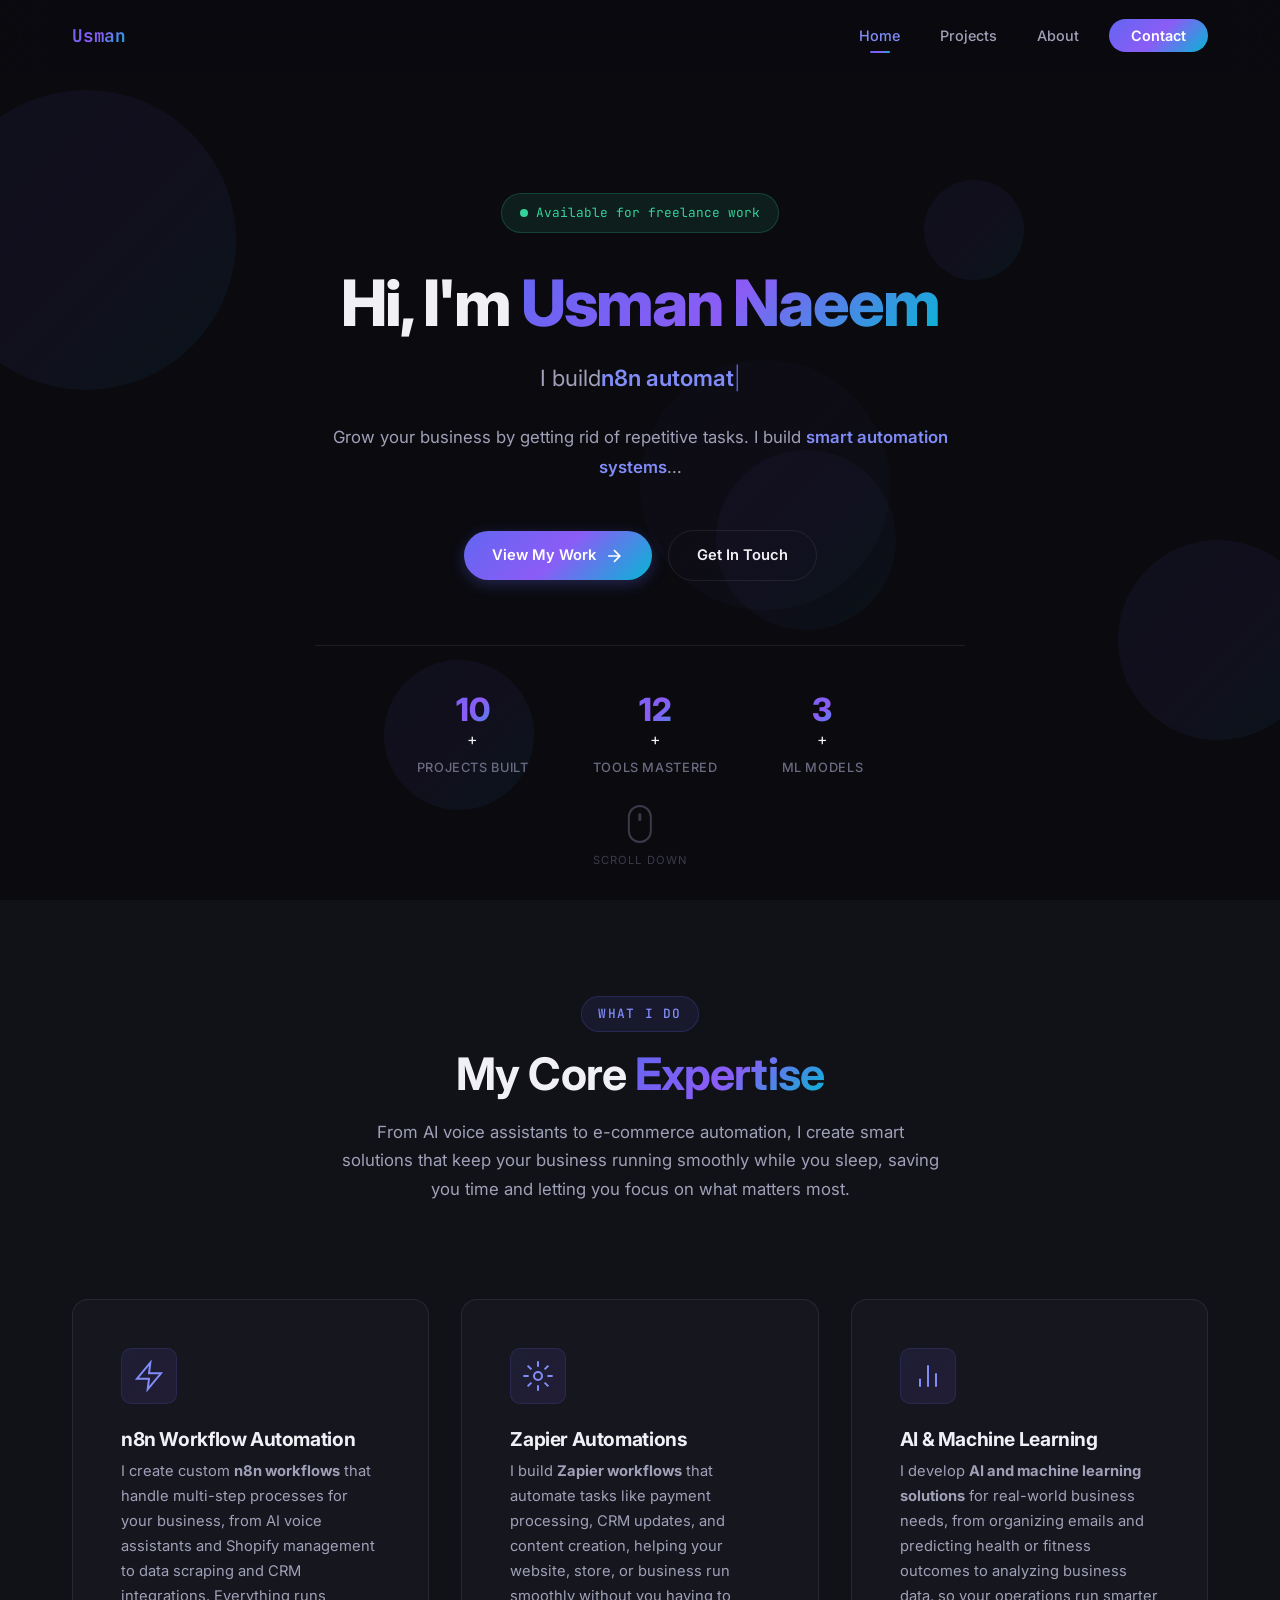
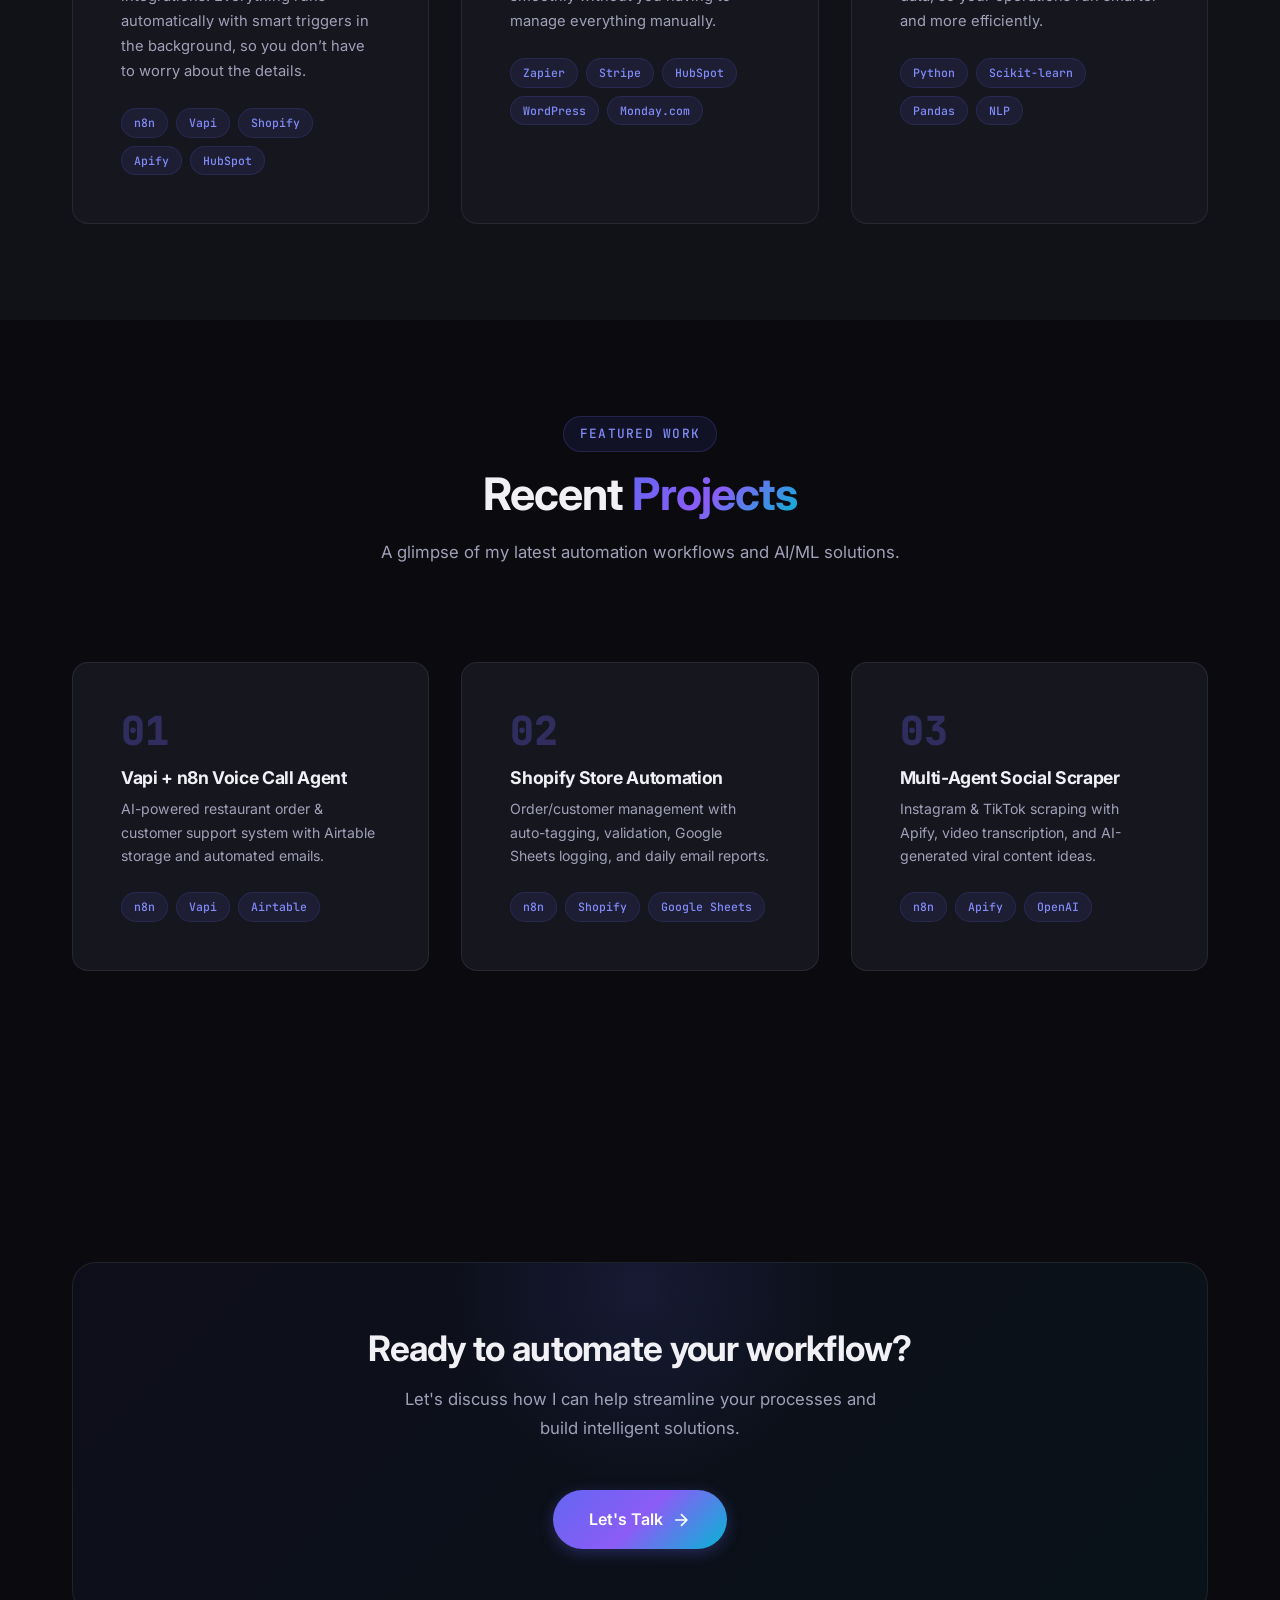
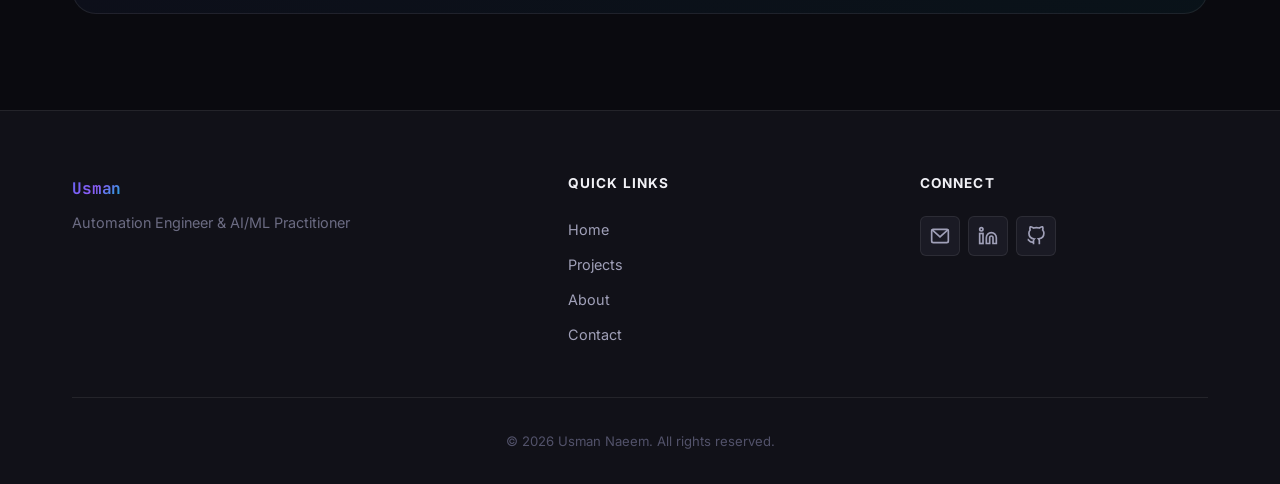
==== commit 2a84598e: "Update index.html" ====
--- a/index.html
+++ b/index.html
@@ -76,7 +76,7 @@
 
             <!-- Updated hero description -->
             <p class="hero-description">
-                I design <strong>powerful automation systems</strong> that remove repetitive work and streamline daily operations. From lead management and CRM workflows to e-commerce processes and <strong>AI-driven solutions</strong>, I build reliable systems using <strong>n8n</strong> and <strong>Zapier</strong> that save time and keep everything running smoothly in the background.
+                    Grow your business by getting rid of repetitive tasks. I build <strong>smart automation systems</strong>...
             </p>
 
             <div class="hero-cta">
@@ -122,7 +122,7 @@
                 <span class="section-tag">What I Do</span>
                 <h2 class="section-title">My Core <span class="gradient-text">Expertise</span></h2>
                 <p class="section-subtitle">
-                    From AI voice agents and e-commerce automation to ML-powered systems — I build strong solutions that work while you sleep.
+                        From AI voice assistants to e-commerce automation, I create smart solutions that keep your business running smoothly while you sleep, saving you time and letting you focus on what matters most.
                 </p>
             </div>
 
@@ -135,7 +135,7 @@
                     </div>
                     <h3 class="card-title">n8n Workflow Automation</h3>
                     <p class="card-description">
-                        Building complex, multi-step <strong>n8n workflows</strong> — from AI voice agents and Shopify management to multi-agent scraping systems and CRM integrations. Custom code nodes, webhooks, and scheduled triggers included.
+                            I create custom <strong>n8n workflows</strong> that handle multi-step processes for your business, from AI voice assistants and Shopify management to data scraping and CRM integrations. Everything runs automatically with smart triggers in the background, so you don’t have to worry about the details.
                     </p>
                     <div class="card-tools">
                         <span class="tool-tag">n8n</span>
@@ -155,7 +155,7 @@
                     </div>
                     <h3 class="card-title">Zapier Automations</h3>
                     <p class="card-description">
-                        Creating powerful Zapier workflows for payment processing, CRM automation, and AI-powered content generation that helps websites, stores, and businesses run smoothly.
+                            I build <strong>Zapier workflows</strong> that automate tasks like payment processing, CRM updates, and content creation, helping your website, store, or business run smoothly without you having to manage everything manually.
                     </p>
                     <div class="card-tools">
                         <span class="tool-tag">Zapier</span>
@@ -174,7 +174,7 @@
                     </div>
                     <h3 class="card-title">AI & Machine Learning</h3>
                     <p class="card-description">
-                        Developing AI/ML models for real-world applications — from NLP-powered email classification and fitness/health prediction models to regression systems analyzing business or operational data.
+                        I develop <strong>AI and machine learning solutions</strong> for real-world business needs, from organizing emails and predicting health or fitness outcomes to analyzing business data, so your operations run smarter and more efficiently.
                     </p>
                     <div class="card-tools">
                         <span class="tool-tag">Python</span>
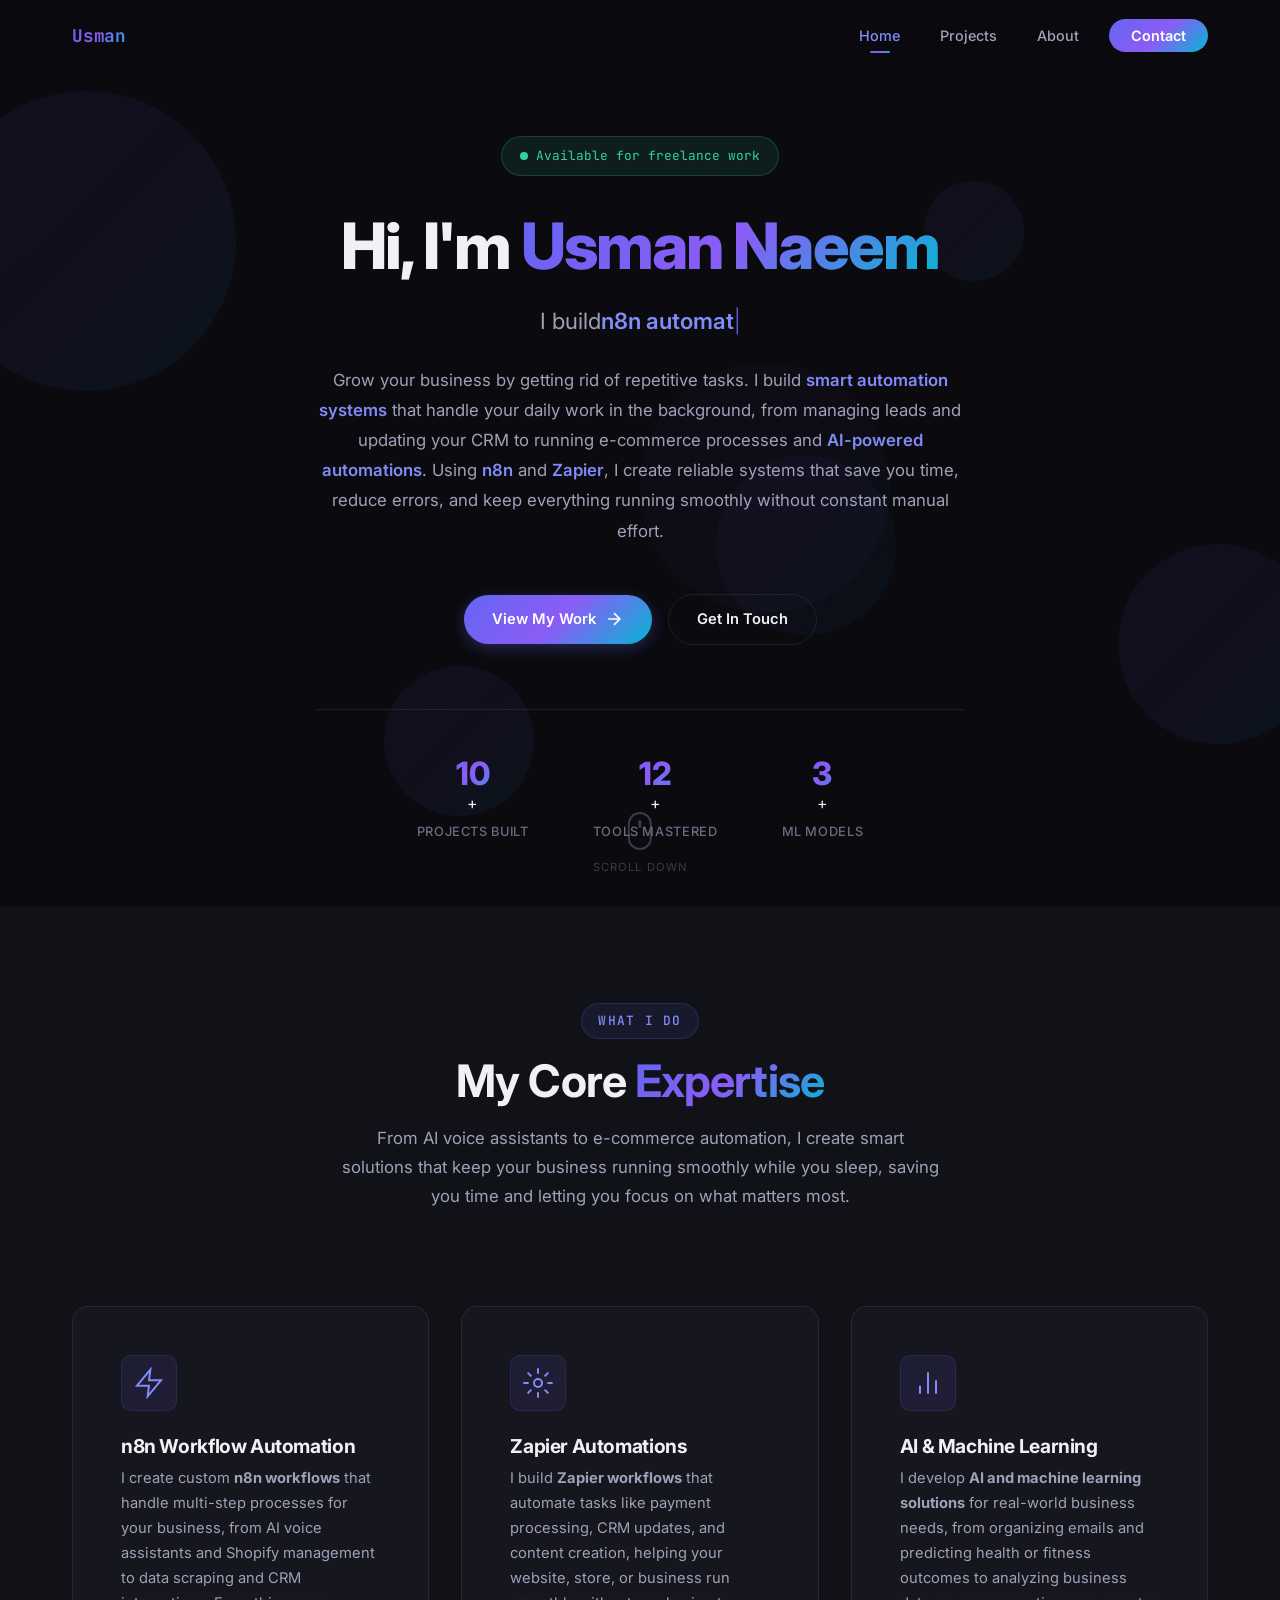
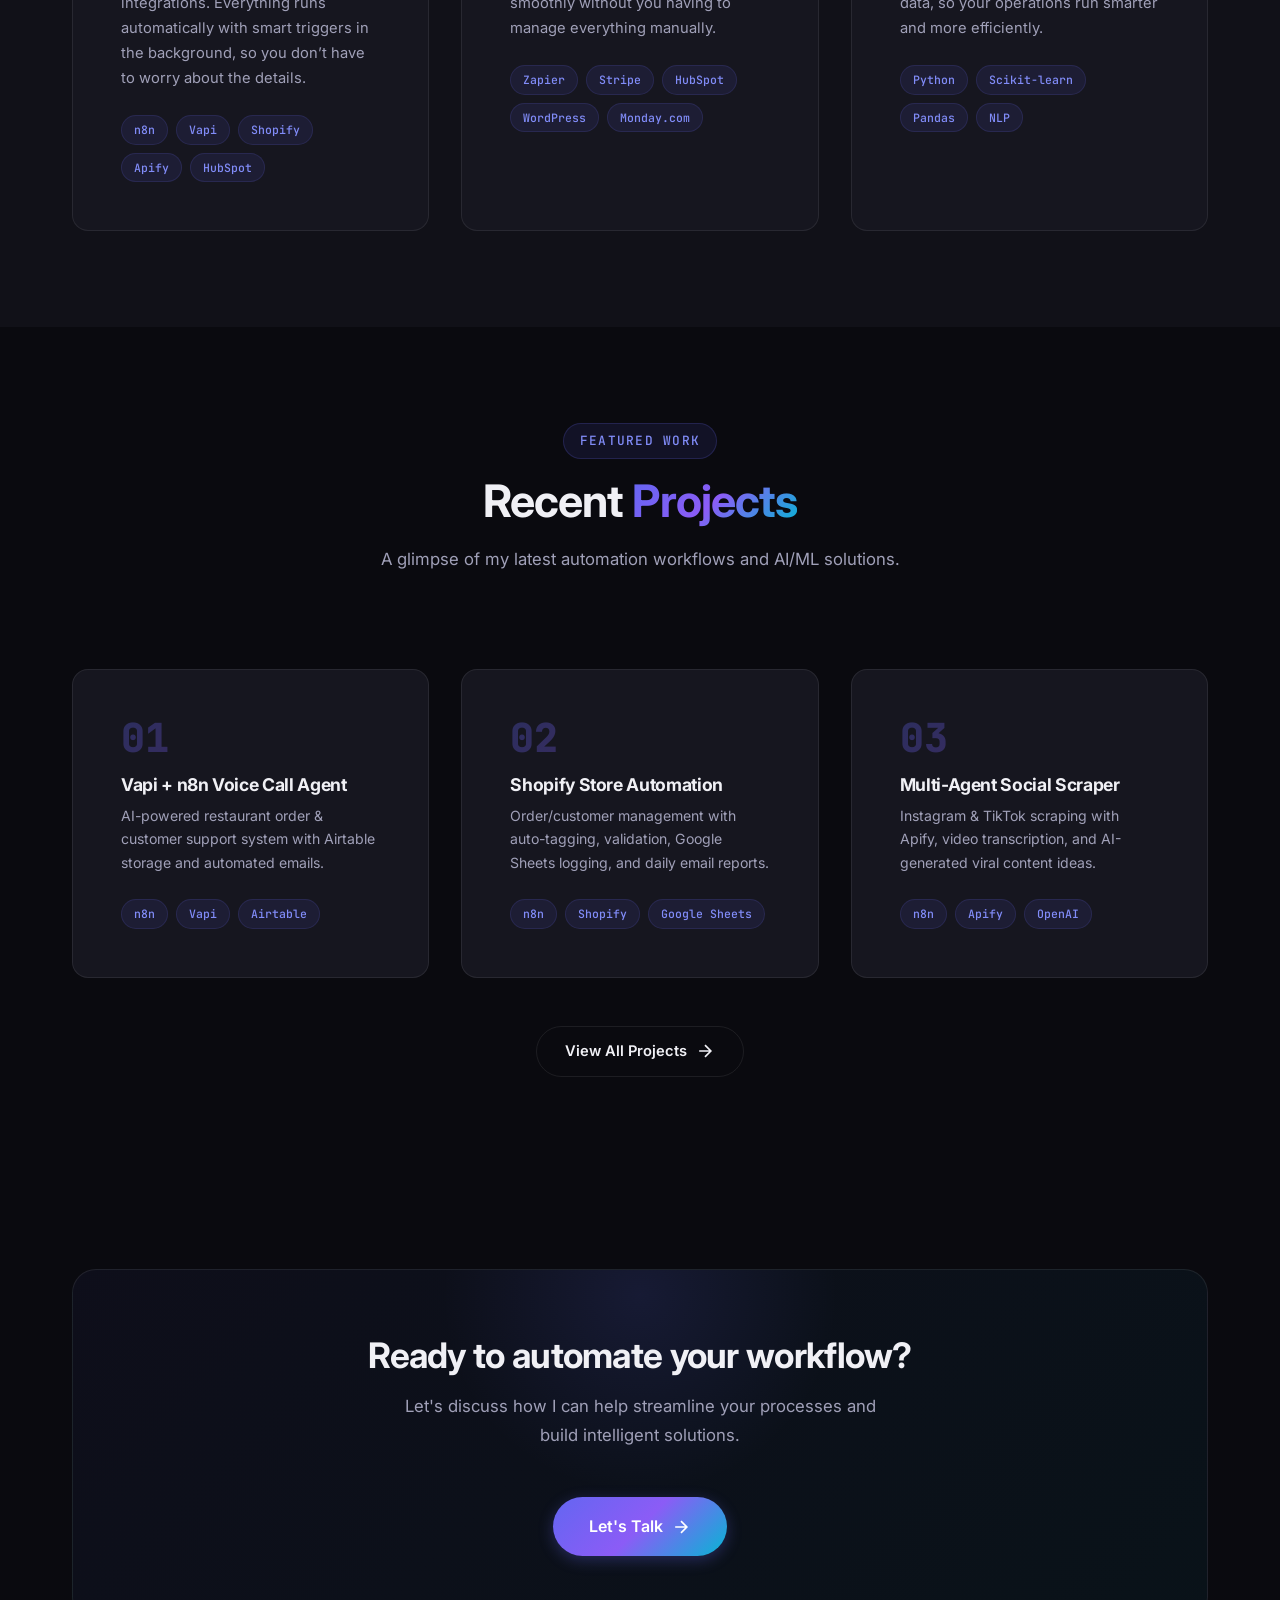
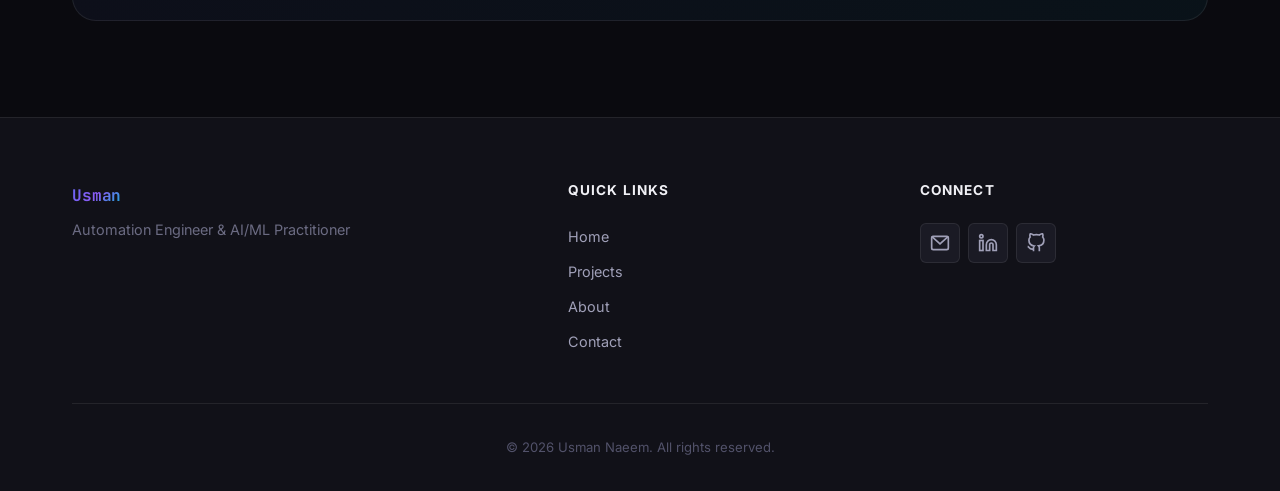
==== commit feca89f7: "Update index.html" ====
--- a/index.html
+++ b/index.html
@@ -76,7 +76,7 @@
 
             <!-- Updated hero description -->
             <p class="hero-description">
-                    Grow your business by getting rid of repetitive tasks. I build <strong>smart automation systems</strong>...
+                    Grow your business by getting rid of repetitive tasks. I build <strong>smart automation systems</strong> that handle your daily work in the background, from managing leads and updating your CRM to running e-commerce processes and <strong>AI-powered automations</strong>. Using <strong>n8n</strong> and <strong>Zapier</strong>, I create reliable systems that save you time, reduce errors, and keep everything running smoothly without constant manual effort.
             </p>
 
             <div class="hero-cta">
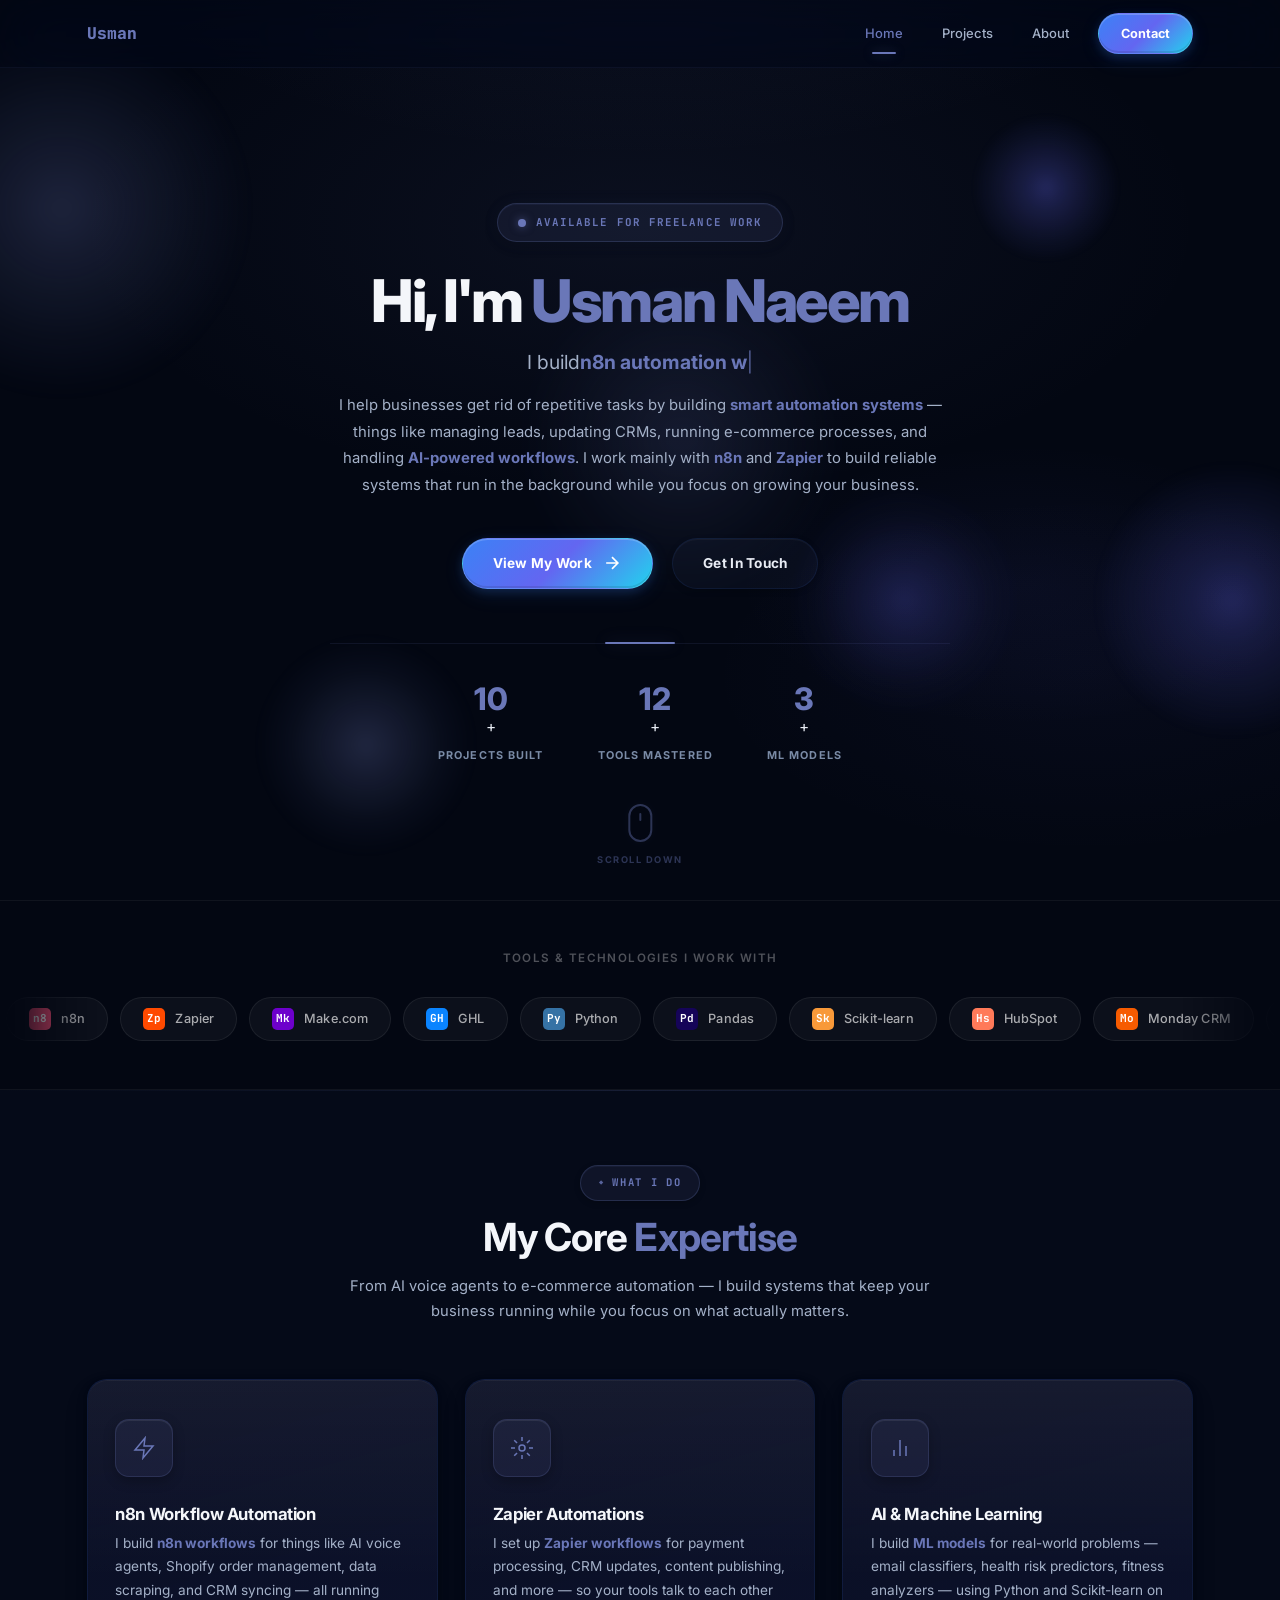
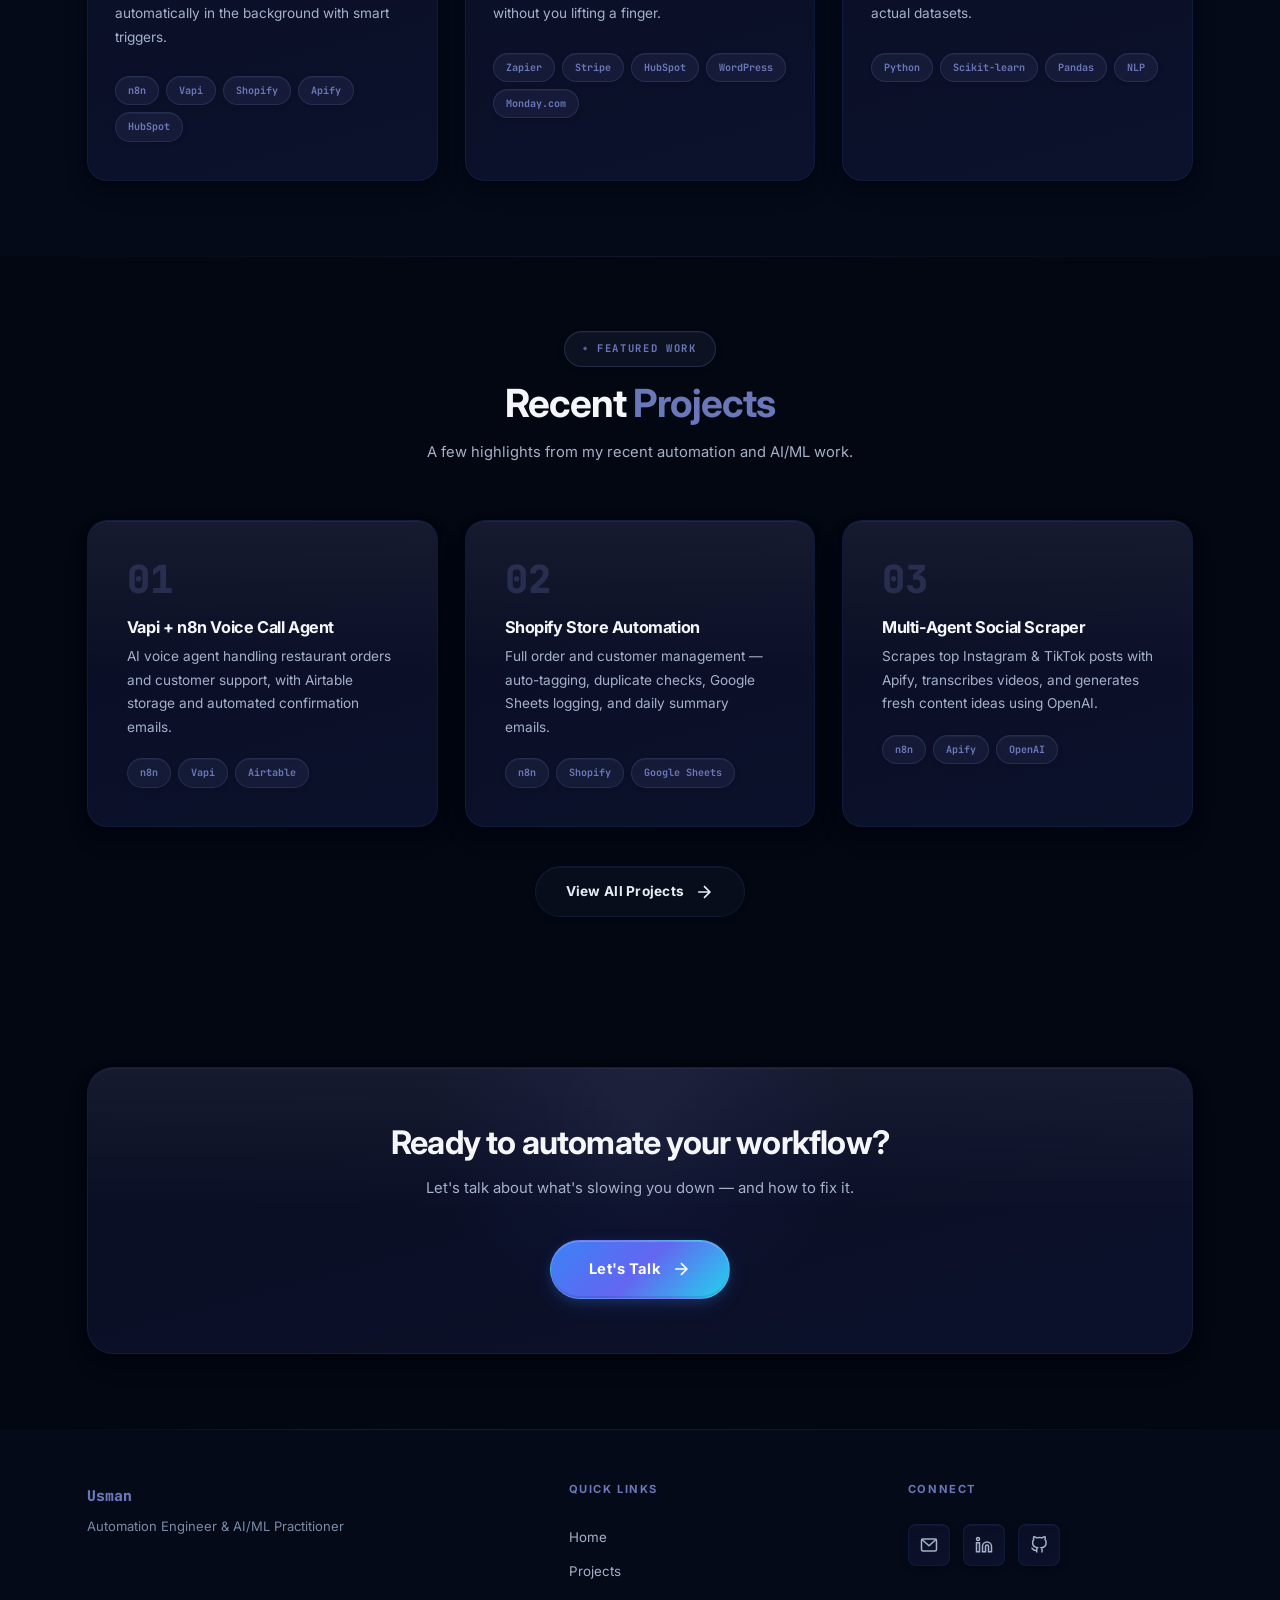
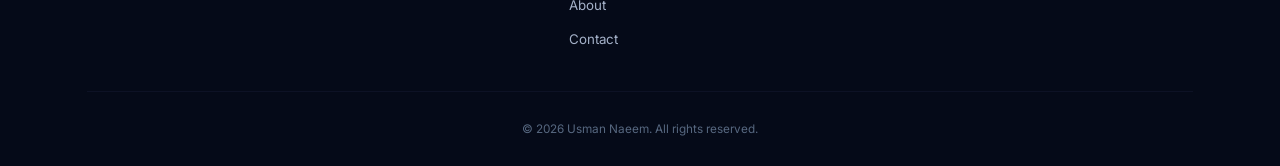
==== commit d69967bb: "Update index.html" ====
--- a/index.html
+++ b/index.html
@@ -1,7 +1,6 @@
 <!DOCTYPE html>
 <html lang="en">
 <head>
-    <!-- Meta tags for SEO and responsiveness -->
     <meta charset="UTF-8">
     <meta name="viewport" content="width=device-width, initial-scale=1.0">
     <meta name="description" content="Usman Naeem - Automation Engineer & AI/ML Practitioner specializing in n8n workflows, Zapier automation, Vapi voice agents, Shopify management, and machine learning solutions.">
@@ -10,20 +9,152 @@
     <meta name="robots" content="index, follow">
     <link rel="icon" type="image/png" href="images/Favicon.png">
 
-    <!-- Open Graph Meta Tags -->
     <meta property="og:title" content="Usman Naeem | Automation & AI/ML Portfolio">
     <meta property="og:description" content="Explore automation workflows, AI voice agents, and ML projects by Usman Naeem.">
     <meta property="og:type" content="website">
 
     <title>Usman Naeem | Automation & AI/ML Portfolio</title>
 
-    <!-- Google Fonts -->
     <link rel="preconnect" href="https://fonts.googleapis.com">
     <link rel="preconnect" href="https://fonts.gstatic.com" crossorigin>
     <link href="https://fonts.googleapis.com/css2?family=Inter:wght@300;400;500;600;700;800&family=JetBrains+Mono:wght@400;500&display=swap" rel="stylesheet">
 
-    <!-- Stylesheet -->
     <link rel="stylesheet" href="assets/css/style.css">
+
+    <style>
+        /* ================================================
+           TOOLS MARQUEE SECTION
+        ================================================ */
+        .tools-marquee-section {
+            padding: 48px 0;
+            overflow: hidden;
+            position: relative;
+            border-top: 1px solid rgba(255,255,255,0.05);
+            border-bottom: 1px solid rgba(255,255,255,0.05);
+        }
+
+        .tools-marquee-header {
+            text-align: center;
+            margin-bottom: 28px;
+        }
+
+        .tools-marquee-header p {
+            font-size: 0.75rem;
+            font-weight: 600;
+            letter-spacing: 0.12em;
+            text-transform: uppercase;
+            color: rgba(255,255,255,0.3);
+        }
+
+        /* The track that holds two sets of items for seamless loop */
+        .marquee-track-wrapper {
+            position: relative;
+            width: 100%;
+            overflow: hidden;
+            /* Fade edges */
+            mask-image: linear-gradient(
+                to right,
+                transparent 0%,
+                black 8%,
+                black 92%,
+                transparent 100%
+            );
+            -webkit-mask-image: linear-gradient(
+                to right,
+                transparent 0%,
+                black 8%,
+                black 92%,
+                transparent 100%
+            );
+        }
+
+        .marquee-track {
+            display: flex;
+            align-items: center;
+            width: max-content;
+            /* Animation: scrolls one full set width to the left, then resets */
+            animation: marquee-scroll 30s linear infinite;
+            gap: 0;
+        }
+
+        .marquee-track:hover {
+            animation-play-state: paused;
+        }
+
+        @keyframes marquee-scroll {
+            0%   { transform: translateX(0); }
+            100% { transform: translateX(-50%); }
+        }
+
+        /* Each tool pill */
+        .marquee-item {
+            display: flex;
+            align-items: center;
+            gap: 10px;
+            padding: 10px 22px;
+            margin: 0 6px;
+            background: rgba(255,255,255,0.04);
+            border: 1px solid rgba(255,255,255,0.07);
+            border-radius: 40px;
+            white-space: nowrap;
+            transition: background 0.25s ease, border-color 0.25s ease, transform 0.25s ease;
+            cursor: default;
+            flex-shrink: 0;
+        }
+
+        .marquee-item:hover {
+            background: rgba(255,255,255,0.09);
+            border-color: rgba(255,255,255,0.15);
+            transform: translateY(-2px);
+        }
+
+        .marquee-item img {
+            width: 22px;
+            height: 22px;
+            object-fit: contain;
+            border-radius: 4px;
+            flex-shrink: 0;
+        }
+
+        /* Fallback icon when no image */
+        .marquee-item .tool-icon-fallback {
+            width: 22px;
+            height: 22px;
+            border-radius: 5px;
+            display: flex;
+            align-items: center;
+            justify-content: center;
+            font-size: 11px;
+            font-weight: 700;
+            flex-shrink: 0;
+            font-family: 'JetBrains Mono', monospace;
+            color: #fff;
+        }
+
+        .marquee-item span.tool-name {
+            font-size: 0.82rem;
+            font-weight: 500;
+            color: rgba(255,255,255,0.65);
+            letter-spacing: 0.01em;
+        }
+
+        .marquee-item:hover span.tool-name {
+            color: rgba(255,255,255,0.9);
+        }
+
+        @media (max-width: 640px) {
+            .marquee-item {
+                padding: 8px 16px;
+                gap: 8px;
+            }
+            .marquee-item span.tool-name {
+                font-size: 0.77rem;
+            }
+            .marquee-track {
+                animation-duration: 22s;
+            }
+        }
+    </style>
 </head>
 <body>
 
@@ -74,9 +205,8 @@
                 <span class="cursor">|</span>
             </p>
 
-            <!-- Updated hero description -->
             <p class="hero-description">
-                    Grow your business by getting rid of repetitive tasks. I build <strong>smart automation systems</strong> that handle your daily work in the background, from managing leads and updating your CRM to running e-commerce processes and <strong>AI-powered automations</strong>. Using <strong>n8n</strong> and <strong>Zapier</strong>, I create reliable systems that save you time, reduce errors, and keep everything running smoothly without constant manual effort.
+                I help businesses get rid of repetitive tasks by building <strong>smart automation systems</strong> — things like managing leads, updating CRMs, running e-commerce processes, and handling <strong>AI-powered workflows</strong>. I work mainly with <strong>n8n</strong> and <strong>Zapier</strong> to build reliable systems that run in the background while you focus on growing your business.
             </p>
 
             <div class="hero-cta">
@@ -115,6 +245,140 @@
         </div>
     </section>
 
+    <!-- ==================== TOOLS MARQUEE ==================== -->
+    <section class="tools-marquee-section" aria-label="Tools and technologies I work with">
+        <div class="tools-marquee-header">
+            <p>Tools & Technologies I Work With</p>
+        </div>
+
+        <div class="marquee-track-wrapper">
+            <div class="marquee-track" id="marqueeTrack">
+
+                <!-- SET 1 — will be duplicated by JS for seamless loop -->
+                <div class="marquee-item">
+                    <img src="images/tools/n8n.png" alt="n8n" onerror="this.style.display='none';this.nextElementSibling.style.display='flex'">
+                    <span class="tool-icon-fallback" style="display:none;background:#ea4b71;">n8</span>
+                    <span class="tool-name">n8n</span>
+                </div>
+
+                <div class="marquee-item">
+                    <img src="images/tools/zapier.png" alt="Zapier" onerror="this.style.display='none';this.nextElementSibling.style.display='flex'">
+                    <span class="tool-icon-fallback" style="display:none;background:#ff4a00;">Zp</span>
+                    <span class="tool-name">Zapier</span>
+                </div>
+
+                <div class="marquee-item">
+                    <img src="images/tools/make.png" alt="Make.com" onerror="this.style.display='none';this.nextElementSibling.style.display='flex'">
+                    <span class="tool-icon-fallback" style="display:none;background:#6d00cc;">Mk</span>
+                    <span class="tool-name">Make.com</span>
+                </div>
+
+                <div class="marquee-item">
+                    <img src="images/tools/ghl.png" alt="GoHighLevel" onerror="this.style.display='none';this.nextElementSibling.style.display='flex'">
+                    <span class="tool-icon-fallback" style="display:none;background:#0a84ff;">GH</span>
+                    <span class="tool-name">GHL</span>
+                </div>
+
+                <div class="marquee-item">
+                    <img src="images/tools/python.png" alt="Python" onerror="this.style.display='none';this.nextElementSibling.style.display='flex'">
+                    <span class="tool-icon-fallback" style="display:none;background:#3572a5;">Py</span>
+                    <span class="tool-name">Python</span>
+                </div>
+
+                <div class="marquee-item">
+                    <img src="images/tools/pandas.png" alt="Pandas" onerror="this.style.display='none';this.nextElementSibling.style.display='flex'">
+                    <span class="tool-icon-fallback" style="display:none;background:#150458;">Pd</span>
+                    <span class="tool-name">Pandas</span>
+                </div>
+
+                <div class="marquee-item">
+                    <img src="images/tools/sklearn.png" alt="Scikit-learn" onerror="this.style.display='none';this.nextElementSibling.style.display='flex'">
+                    <span class="tool-icon-fallback" style="display:none;background:#f89939;">Sk</span>
+                    <span class="tool-name">Scikit-learn</span>
+                </div>
+
+                <div class="marquee-item">
+                    <img src="images/tools/hubspot.png" alt="HubSpot" onerror="this.style.display='none';this.nextElementSibling.style.display='flex'">
+                    <span class="tool-icon-fallback" style="display:none;background:#ff7a59;">Hs</span>
+                    <span class="tool-name">HubSpot</span>
+                </div>
+
+                <div class="marquee-item">
+                    <img src="images/tools/monday.png" alt="Monday CRM" onerror="this.style.display='none';this.nextElementSibling.style.display='flex'">
+                    <span class="tool-icon-fallback" style="display:none;background:#f65b00;">Mo</span>
+                    <span class="tool-name">Monday CRM</span>
+                </div>
+
+                <div class="marquee-item">
+                    <img src="images/tools/gsheets.png" alt="Google Sheets" onerror="this.style.display='none';this.nextElementSibling.style.display='flex'">
+                    <span class="tool-icon-fallback" style="display:none;background:#1fa463;">GS</span>
+                    <span class="tool-name">Google Sheets</span>
+                </div>
+
+                <div class="marquee-item">
+                    <img src="images/tools/gmail.png" alt="Gmail" onerror="this.style.display='none';this.nextElementSibling.style.display='flex'">
+                    <span class="tool-icon-fallback" style="display:none;background:#ea4335;">Gm</span>
+                    <span class="tool-name">Gmail</span>
+                </div>
+
+                <div class="marquee-item">
+                    <img src="images/tools/sql.png" alt="SQL" onerror="this.style.display='none';this.nextElementSibling.style.display='flex'">
+                    <span class="tool-icon-fallback" style="display:none;background:#336791;">SQ</span>
+                    <span class="tool-name">SQL</span>
+                </div>
+
+                <div class="marquee-item">
+                    <img src="images/tools/django.png" alt="Django API" onerror="this.style.display='none';this.nextElementSibling.style.display='flex'">
+                    <span class="tool-icon-fallback" style="display:none;background:#092e20;">Dj</span>
+                    <span class="tool-name">Django API</span>
+                </div>
+
+                <div class="marquee-item">
+                    <img src="images/tools/manychat.png" alt="ManyChat" onerror="this.style.display='none';this.nextElementSibling.style.display='flex'">
+                    <span class="tool-icon-fallback" style="display:none;background:#0084ff;">Mc</span>
+                    <span class="tool-name">ManyChat</span>
+                </div>
+
+                <div class="marquee-item">
+                    <img src="images/tools/apify.png" alt="Apify" onerror="this.style.display='none';this.nextElementSibling.style.display='flex'">
+                    <span class="tool-icon-fallback" style="display:none;background:#00b4d8;">Ap</span>
+                    <span class="tool-name">Apify</span>
+                </div>
+
+                <div class="marquee-item">
+                    <img src="images/tools/claude.png" alt="Claude" onerror="this.style.display='none';this.nextElementSibling.style.display='flex'">
+                    <span class="tool-icon-fallback" style="display:none;background:#c96442;">Cl</span>
+                    <span class="tool-name">Claude</span>
+                </div>
+
+                <div class="marquee-item">
+                    <img src="images/tools/openai.png" alt="OpenAI" onerror="this.style.display='none';this.nextElementSibling.style.display='flex'">
+                    <span class="tool-icon-fallback" style="display:none;background:#10a37f;">Ai</span>
+                    <span class="tool-name">OpenAI</span>
+                </div>
+
+                <div class="marquee-item">
+                    <img src="images/tools/gemini.png" alt="Gemini" onerror="this.style.display='none';this.nextElementSibling.style.display='flex'">
+                    <span class="tool-icon-fallback" style="display:none;background:#4285f4;">Ge</span>
+                    <span class="tool-name">Gemini</span>
+                </div>
+
+                <div class="marquee-item">
+                    <img src="images/tools/nanobots.png" alt="Nanobots" onerror="this.style.display='none';this.nextElementSibling.style.display='flex'">
+                    <span class="tool-icon-fallback" style="display:none;background:#7c3aed;">Nb</span>
+                    <span class="tool-name">Nanobots</span>
+                </div>
+
+                <div class="marquee-item">
+                    <img src="images/tools/wordpress.png" alt="WordPress" onerror="this.style.display='none';this.nextElementSibling.style.display='flex'">
+                    <span class="tool-icon-fallback" style="display:none;background:#21759b;">Wp</span>
+                    <span class="tool-name">WordPress</span>
+                </div>
+
+            </div><!-- end marquee-track -->
+        </div><!-- end marquee-track-wrapper -->
+    </section>
+
     <!-- ==================== EXPERTISE SECTION ==================== -->
     <section class="expertise-section" id="expertise">
         <div class="container">
@@ -122,7 +386,7 @@
                 <span class="section-tag">What I Do</span>
                 <h2 class="section-title">My Core <span class="gradient-text">Expertise</span></h2>
                 <p class="section-subtitle">
-                        From AI voice assistants to e-commerce automation, I create smart solutions that keep your business running smoothly while you sleep, saving you time and letting you focus on what matters most.
+                    From AI voice agents to e-commerce automation — I build systems that keep your business running while you focus on what actually matters.
                 </p>
             </div>
 
@@ -135,7 +399,7 @@
                     </div>
                     <h3 class="card-title">n8n Workflow Automation</h3>
                     <p class="card-description">
-                            I create custom <strong>n8n workflows</strong> that handle multi-step processes for your business, from AI voice assistants and Shopify management to data scraping and CRM integrations. Everything runs automatically with smart triggers in the background, so you don’t have to worry about the details.
+                        I build <strong>n8n workflows</strong> for things like AI voice agents, Shopify order management, data scraping, and CRM syncing — all running automatically in the background with smart triggers.
                     </p>
                     <div class="card-tools">
                         <span class="tool-tag">n8n</span>
@@ -155,7 +419,7 @@
                     </div>
                     <h3 class="card-title">Zapier Automations</h3>
                     <p class="card-description">
-                            I build <strong>Zapier workflows</strong> that automate tasks like payment processing, CRM updates, and content creation, helping your website, store, or business run smoothly without you having to manage everything manually.
+                        I set up <strong>Zapier workflows</strong> for payment processing, CRM updates, content publishing, and more — so your tools talk to each other without you lifting a finger.
                     </p>
                     <div class="card-tools">
                         <span class="tool-tag">Zapier</span>
@@ -174,7 +438,7 @@
                     </div>
                     <h3 class="card-title">AI & Machine Learning</h3>
                     <p class="card-description">
-                        I develop <strong>AI and machine learning solutions</strong> for real-world business needs, from organizing emails and predicting health or fitness outcomes to analyzing business data, so your operations run smarter and more efficiently.
+                        I build <strong>ML models</strong> for real-world problems — email classifiers, health risk predictors, fitness analyzers — using Python and Scikit-learn on actual datasets.
                     </p>
                     <div class="card-tools">
                         <span class="tool-tag">Python</span>
@@ -194,7 +458,7 @@
                 <span class="section-tag">Featured Work</span>
                 <h2 class="section-title">Recent <span class="gradient-text">Projects</span></h2>
                 <p class="section-subtitle">
-                    A glimpse of my latest automation workflows and AI/ML solutions.
+                    A few highlights from my recent automation and AI/ML work.
                 </p>
             </div>
 
@@ -202,7 +466,7 @@
                 <div class="featured-card animate-fade-up" style="--delay: 0.1s">
                     <div class="featured-number">01</div>
                     <h3>Vapi + n8n Voice Call Agent</h3>
-                    <p>AI-powered restaurant order & customer support system with Airtable storage and automated emails.</p>
+                    <p>AI voice agent handling restaurant orders and customer support, with Airtable storage and automated confirmation emails.</p>
                     <div class="card-tools">
                         <span class="tool-tag">n8n</span>
                         <span class="tool-tag">Vapi</span>
@@ -213,7 +477,7 @@
                 <div class="featured-card animate-fade-up" style="--delay: 0.2s">
                     <div class="featured-number">02</div>
                     <h3>Shopify Store Automation</h3>
-                    <p>Order/customer management with auto-tagging, validation, Google Sheets logging, and daily email reports.</p>
+                    <p>Full order and customer management — auto-tagging, duplicate checks, Google Sheets logging, and daily summary emails.</p>
                     <div class="card-tools">
                         <span class="tool-tag">n8n</span>
                         <span class="tool-tag">Shopify</span>
@@ -224,7 +488,7 @@
                 <div class="featured-card animate-fade-up" style="--delay: 0.3s">
                     <div class="featured-number">03</div>
                     <h3>Multi-Agent Social Scraper</h3>
-                    <p>Instagram & TikTok scraping with Apify, video transcription, and AI-generated viral content ideas.</p>
+                    <p>Scrapes top Instagram & TikTok posts with Apify, transcribes videos, and generates fresh content ideas using OpenAI.</p>
                     <div class="card-tools">
                         <span class="tool-tag">n8n</span>
                         <span class="tool-tag">Apify</span>
@@ -249,7 +513,7 @@
         <div class="container">
             <div class="cta-content animate-fade-up">
                 <h2>Ready to automate your workflow?</h2>
-                <p>Let's discuss how I can help streamline your processes and build intelligent solutions.</p>
+                <p>Let's talk about what's slowing you down — and how to fix it.</p>
                 <a href="contact.html" class="btn btn-primary btn-large">
                     <span>Let's Talk</span>
                     <svg width="20" height="20" viewBox="0 0 24 24" fill="none" stroke="currentColor" stroke-width="2">
@@ -310,5 +574,23 @@
     </footer>
 
     <script src="assets/js/script.js"></script>
+
+    <script>
+        /* ================================================
+           MARQUEE — duplicate items for seamless infinite loop
+        ================================================ */
+        (function () {
+            const track = document.getElementById('marqueeTrack');
+            if (!track) return;
+
+            // Clone all children and append — creates the seamless loop
+            const items = Array.from(track.children);
+            items.forEach(function (item) {
+                const clone = item.cloneNode(true);
+                clone.setAttribute('aria-hidden', 'true');
+                track.appendChild(clone);
+            });
+        })();
+    </script>
 </body>
 </html>
--- a/assets/css/style.css
+++ b/assets/css/style.css
@@ -1,770 +1,714 @@
 /* ============================================================
-   USMAN NAEEM - PORTFOLIO WEBSITE STYLESHEET
+   USMAN NAEEM - PREMIUM 3D PORTFOLIO STYLESHEET
+   Deep Space Blue × Electric Cyan × Flat 3D — Final
    ============================================================ */
-
 
 /* ==========================================
    1. CSS CUSTOM PROPERTIES
    ========================================== */
    :root {
-    --color-primary: #6366f1;
-    --color-primary-light: #818cf8;
-    --color-primary-dark: #4f46e5;
-    --color-secondary: #8b5cf6;
-    --color-accent: #06b6d4;
-
-    --gradient-primary: linear-gradient(135deg, #6366f1 0%, #8b5cf6 50%, #06b6d4 100%);
-    --gradient-subtle: linear-gradient(135deg, rgba(99, 102, 241, 0.1) 0%, rgba(139, 92, 246, 0.1) 100%);
-    --gradient-card: linear-gradient(135deg, rgba(99, 102, 241, 0.05) 0%, rgba(6, 182, 212, 0.05) 100%);
-
-    --bg-primary: #0a0a0f;
-    --bg-secondary: #111118;
-    --bg-tertiary: #1a1a24;
-    --bg-card: #16161f;
-    --bg-card-hover: #1e1e2a;
-
-    --text-primary: #f0f0f5;
-    --text-secondary: #a0a0b8;
-    --text-tertiary: #6b6b82;
-    --text-muted: #52526a;
-
-    --border-color: rgba(255, 255, 255, 0.08);
-    --border-hover: rgba(99, 102, 241, 0.3);
-
-    --shadow-sm: 0 2px 8px rgba(0, 0, 0, 0.3);
-    --shadow-md: 0 4px 20px rgba(0, 0, 0, 0.4);
-    --shadow-lg: 0 8px 40px rgba(0, 0, 0, 0.5);
-    --shadow-glow: 0 0 30px rgba(99, 102, 241, 0.15);
-
-    --font-primary: 'Inter', -apple-system, BlinkMacSystemFont, sans-serif;
-    --font-mono: 'JetBrains Mono', 'Fira Code', monospace;
-
-    --space-xs: 0.25rem;
-    --space-sm: 0.5rem;
-    --space-md: 1rem;
-    --space-lg: 1.5rem;
-    --space-xl: 2rem;
-    --space-2xl: 3rem;
-    --space-3xl: 4rem;
-    --space-4xl: 6rem;
-
-    --radius-sm: 6px;
-    --radius-md: 10px;
-    --radius-lg: 16px;
-    --radius-xl: 24px;
-    --radius-full: 9999px;
-
-    --transition-fast: 0.2s ease;
-    --transition-base: 0.3s ease;
-    --transition-slow: 0.5s ease;
-
-    --container-max: 1200px;
-    --navbar-height: 72px;
-}
-
-
-/* ==========================================
-   2. RESET & BASE
-   ========================================== */
-*, *::before, *::after { margin: 0; padding: 0; box-sizing: border-box; }
-html { scroll-behavior: smooth; font-size: 16px; -webkit-text-size-adjust: 100%; }
-body { font-family: var(--font-primary); background-color: var(--bg-primary); color: var(--text-primary); line-height: 1.7; overflow-x: hidden; -webkit-font-smoothing: antialiased; -moz-osx-font-smoothing: grayscale; }
-ul, ol { list-style: none; }
-a { text-decoration: none; color: inherit; transition: color var(--transition-fast); }
-img { max-width: 100%; height: auto; display: block; }
-button { border: none; background: none; cursor: pointer; font-family: inherit; font-size: inherit; color: inherit; }
-input, textarea, select { font-family: inherit; font-size: inherit; color: inherit; outline: none; }
-::selection { background: rgba(99, 102, 241, 0.3); color: var(--text-primary); }
-
-
-/* ==========================================
-   3. TYPOGRAPHY
-   ========================================== */
-h1, h2, h3, h4, h5, h6 { font-weight: 700; line-height: 1.2; letter-spacing: -0.02em; }
-.gradient-text { background: var(--gradient-primary); -webkit-background-clip: text; -webkit-text-fill-color: transparent; background-clip: text; }
-
-
-/* ==========================================
-   4. LAYOUT & CONTAINER
-   ========================================== */
-.container { max-width: var(--container-max); margin: 0 auto; padding: 0 var(--space-xl); }
-.section-header { text-align: center; margin-bottom: var(--space-4xl); }
-.section-tag { display: inline-block; font-family: var(--font-mono); font-size: 0.8rem; font-weight: 500; letter-spacing: 0.1em; text-transform: uppercase; color: var(--color-primary-light); background: rgba(99, 102, 241, 0.1); padding: 6px 16px; border-radius: var(--radius-full); border: 1px solid rgba(99, 102, 241, 0.2); margin-bottom: var(--space-md); }
-.section-title { font-size: clamp(1.8rem, 4vw, 2.8rem); margin-bottom: var(--space-md); color: var(--text-primary); }
-.section-subtitle { font-size: 1.05rem; color: var(--text-secondary); max-width: 600px; margin: 0 auto; line-height: 1.7; }
-
-
-/* ==========================================
-   5. NAVIGATION
-   ========================================== */
-   .navbar {
-      position: fixed;
-      top: 0;
-      left: 0;
-      right: 0;
-      height: var(--navbar-height);
-      z-index: 1000;
-      transition: all var(--transition-base);
-      background: rgba(10, 10, 15, 0.8);
-      backdrop-filter: blur(20px);
-      -webkit-backdrop-filter: blur(20px);
-      border-bottom: 1px solid transparent;
-  }
-  
-  .navbar.scrolled {
-      background: rgba(10, 10, 15, 0.95);
-      border-bottom: 1px solid var(--border-color);
-      box-shadow: var(--shadow-sm);
-  }
-  
-  .nav-container {
-      max-width: var(--container-max);
-      margin: 0 auto;
-      padding: 0 var(--space-xl);
-      height: 100%;
-      display: flex;
-      align-items: center;
-      justify-content: space-between;
-  }
-  
-  /* --- Logo: Favicon Image + Name --- */
-  .nav-logo {
-      display: flex;
-      align-items: center;
-      gap: 10px;
-      font-family: var(--font-mono);
-      font-weight: 700;
-      color: var(--text-primary);
-      transition: all var(--transition-fast);
-      text-decoration: none;
-  }
-  
-  .nav-logo:hover {
-      color: var(--color-primary-light);
-  }
-  
-  .nav-logo:hover .logo-img {
-      transform: scale(1.1) rotate(5deg);
-      filter: drop-shadow(0 0 8px rgba(99, 102, 241, 0.4));
-  }
-  
-  /* Favicon image */
-  .logo-img {
-      width: 36px;
-      height: 36px;
-      object-fit: contain;
-      border-radius: 8px;
-      transition: all var(--transition-base);
-  }
-  
-  /* Name text with gradient */
-  .logo-text {
-      background: var(--gradient-primary);
-      -webkit-background-clip: text;
-      -webkit-text-fill-color: transparent;
-      background-clip: text;
-      font-size: 1.1rem;
-      font-weight: 700;
-      letter-spacing: -0.01em;
-  }
-  
-  /* Hide old bracket elements if they still exist */
-  .logo-bracket {
-      display: none;
-  }
-  
-  /* Footer logo — slightly smaller */
-  .footer-brand .nav-logo .logo-img {
-      width: 32px;
-      height: 32px;
-  }
-  
-  .footer-brand .nav-logo .logo-text {
-      font-size: 1rem;
-  }
-  
-  /* --- Nav Links --- */
-  .nav-links {
-      display: flex;
-      align-items: center;
-      gap: var(--space-xs);
-  }
-  
-  .nav-link {
-      padding: 8px 18px;
-      font-size: 0.9rem;
-      font-weight: 500;
-      color: var(--text-secondary);
-      border-radius: var(--radius-sm);
-      transition: all var(--transition-fast);
-      position: relative;
-  }
-  
-  .nav-link:hover {
-      color: var(--text-primary);
-      background: rgba(255, 255, 255, 0.05);
-  }
-  
-  .nav-link.active {
-      color: var(--color-primary-light);
-  }
-  
-  .nav-link.active::after {
-      content: '';
-      position: absolute;
-      bottom: -1px;
-      left: 50%;
-      transform: translateX(-50%);
-      width: 20px;
-      height: 2px;
-      background: var(--gradient-primary);
-      border-radius: var(--radius-full);
-  }
-  
-  .nav-link.cta-link {
-      background: var(--gradient-primary);
-      color: white !important;
-      border-radius: var(--radius-full);
-      padding: 8px 22px;
-      font-weight: 600;
-      margin-left: var(--space-sm);
-  }
-  
-  .nav-link.cta-link::after {
-      display: none;
-  }
-  
-  .nav-link.cta-link:hover {
-      box-shadow: var(--shadow-glow);
-      transform: translateY(-1px);
-  }
-  
-  /* --- Hamburger Menu Toggle --- */
-  .nav-toggle {
-      display: none;
-      flex-direction: column;
-      gap: 5px;
-      padding: 4px;
-      z-index: 1001;
-  }
-  
-  .hamburger-line {
-      width: 24px;
-      height: 2px;
-      background: var(--text-primary);
-      border-radius: 2px;
-      transition: all var(--transition-base);
-      transform-origin: center;
-  }
-  
-  .nav-toggle.active .hamburger-line:nth-child(1) {
-      transform: rotate(45deg) translate(5px, 5px);
-  }
-  
-  .nav-toggle.active .hamburger-line:nth-child(2) {
-      opacity: 0;
-      transform: scaleX(0);
-  }
-  
-  .nav-toggle.active .hamburger-line:nth-child(3) {
-      transform: rotate(-45deg) translate(5px, -5px);
-  }
-  /* ==========================================
-   6. HERO SECTION
-   ========================================== */
-.hero { min-height: 100vh; display: flex; align-items: center; justify-content: center; position: relative; padding: calc(var(--navbar-height) + var(--space-3xl)) var(--space-xl) var(--space-3xl); overflow: hidden; }
-.hero-particles { position: absolute; inset: 0; overflow: hidden; pointer-events: none; }
-.particle { position: absolute; border-radius: 50%; background: var(--gradient-primary); opacity: 0.06; animation: float-particle 20s infinite ease-in-out; }
-.particle:nth-child(1) { width: 300px; height: 300px; top: 10%; left: -5%; animation-delay: 0s; }
-.particle:nth-child(2) { width: 200px; height: 200px; top: 60%; right: -3%; animation-delay: -5s; }
-.particle:nth-child(3) { width: 150px; height: 150px; bottom: 10%; left: 30%; animation-delay: -10s; }
-.particle:nth-child(4) { width: 100px; height: 100px; top: 20%; right: 20%; animation-delay: -15s; }
-.particle:nth-child(5) { width: 250px; height: 250px; top: 40%; left: 50%; animation-delay: -7s; opacity: 0.03; }
-.particle:nth-child(6) { width: 180px; height: 180px; bottom: 30%; right: 30%; animation-delay: -12s; opacity: 0.04; }
-@keyframes float-particle { 0%, 100% { transform: translate(0, 0) scale(1); } 25% { transform: translate(30px, -30px) scale(1.05); } 50% { transform: translate(-20px, 20px) scale(0.95); } 75% { transform: translate(15px, -15px) scale(1.02); } }
-.hero-content { text-align: center; max-width: 800px; position: relative; z-index: 1; }
-.hero-badge { display: inline-flex; align-items: center; gap: 8px; font-family: var(--font-mono); font-size: 0.8rem; color: #34d399; background: rgba(52, 211, 153, 0.1); border: 1px solid rgba(52, 211, 153, 0.2); padding: 8px 18px; border-radius: var(--radius-full); margin-bottom: var(--space-xl); }
-.badge-dot { width: 8px; height: 8px; border-radius: 50%; background: #34d399; animation: pulse-dot 2s infinite; }
-@keyframes pulse-dot { 0%, 100% { box-shadow: 0 0 0 0 rgba(52, 211, 153, 0.4); } 50% { box-shadow: 0 0 0 8px rgba(52, 211, 153, 0); } }
-.hero-title { font-size: clamp(2.5rem, 6vw, 4rem); font-weight: 800; margin-bottom: var(--space-md); letter-spacing: -0.03em; }
-.hero-subtitle { font-size: clamp(1.1rem, 2.5vw, 1.4rem); color: var(--text-secondary); margin-bottom: var(--space-lg); min-height: 2.5rem; display: flex; align-items: center; justify-content: center; }
-.typing-prefix { color: var(--text-secondary); }
-.typed-text { color: var(--color-primary-light); font-weight: 600; }
-.cursor { color: var(--color-primary); font-weight: 300; animation: blink-cursor 1s infinite; }
-@keyframes blink-cursor { 0%, 100% { opacity: 1; } 50% { opacity: 0; } }
-.hero-description { font-size: 1.05rem; color: var(--text-secondary); max-width: 650px; margin: 0 auto var(--space-2xl); line-height: 1.8; }
-.hero-description strong { color: var(--color-primary-light); font-weight: 600; }
-.hero-cta { display: flex; align-items: center; justify-content: center; gap: var(--space-md); margin-bottom: var(--space-3xl); flex-wrap: wrap; }
-.hero-stats { display: flex; align-items: center; justify-content: center; gap: var(--space-3xl); padding-top: var(--space-2xl); border-top: 1px solid var(--border-color); }
-.stat-item { text-align: center; }
-.stat-number { display: block; font-size: 2rem; font-weight: 800; background: var(--gradient-primary); -webkit-background-clip: text; -webkit-text-fill-color: transparent; background-clip: text; line-height: 1; }
-.stat-label { display: block; font-size: 0.8rem; color: var(--text-tertiary); margin-top: 4px; font-weight: 500; text-transform: uppercase; letter-spacing: 0.05em; }
-.scroll-indicator { position: absolute; bottom: 30px; left: 50%; transform: translateX(-50%); display: flex; flex-direction: column; align-items: center; gap: 8px; opacity: 0.5; animation: scroll-bounce 2s infinite; }
-.scroll-mouse { width: 24px; height: 38px; border: 2px solid var(--text-tertiary); border-radius: 12px; position: relative; }
-.scroll-wheel { width: 3px; height: 8px; background: var(--text-tertiary); border-radius: 2px; position: absolute; top: 6px; left: 50%; transform: translateX(-50%); animation: scroll-wheel 2s infinite; }
-@keyframes scroll-wheel { 0% { opacity: 1; transform: translateX(-50%) translateY(0); } 100% { opacity: 0; transform: translateX(-50%) translateY(12px); } }
-@keyframes scroll-bounce { 0%, 100% { transform: translateX(-50%) translateY(0); } 50% { transform: translateX(-50%) translateY(8px); } }
-.scroll-indicator span { font-size: 0.7rem; color: var(--text-tertiary); text-transform: uppercase; letter-spacing: 0.1em; }
-
-
-/* ==========================================
-   7. EXPERTISE CARDS
-   ========================================== */
-.expertise-section { padding: var(--space-4xl) 0; background: var(--bg-secondary); }
-.expertise-grid { display: grid; grid-template-columns: repeat(3, 1fr); gap: var(--space-xl); }
-.expertise-card { background: var(--bg-card); border: 1px solid var(--border-color); border-radius: var(--radius-lg); padding: var(--space-2xl); transition: all var(--transition-base); position: relative; overflow: hidden; }
-.expertise-card::before { content: ''; position: absolute; top: 0; left: 0; right: 0; height: 3px; background: var(--gradient-primary); transform: scaleX(0); transition: transform var(--transition-base); transform-origin: left; }
-.expertise-card:hover { border-color: var(--border-hover); transform: translateY(-4px); box-shadow: var(--shadow-glow); background: var(--bg-card-hover); }
-.expertise-card:hover::before { transform: scaleX(1); }
-.card-icon { width: 56px; height: 56px; display: flex; align-items: center; justify-content: center; border-radius: var(--radius-md); background: var(--gradient-subtle); border: 1px solid rgba(99, 102, 241, 0.15); margin-bottom: var(--space-lg); color: var(--color-primary-light); }
-.card-title { font-size: 1.2rem; margin-bottom: var(--space-sm); color: var(--text-primary); }
-.card-description { font-size: 0.92rem; color: var(--text-secondary); line-height: 1.7; margin-bottom: var(--space-lg); }
-.card-tools { display: flex; flex-wrap: wrap; gap: 8px; }
-.tool-tag { font-family: var(--font-mono); font-size: 0.72rem; font-weight: 500; padding: 4px 12px; border-radius: var(--radius-full); background: rgba(99, 102, 241, 0.1); color: var(--color-primary-light); border: 1px solid rgba(99, 102, 241, 0.15); transition: all var(--transition-fast); }
-.tool-tag:hover { background: rgba(99, 102, 241, 0.2); border-color: rgba(99, 102, 241, 0.3); }
-
-
-/* ==========================================
-   8. FEATURED PROJECTS (Home)
-   ========================================== */
-.featured-section { padding: var(--space-4xl) 0; background: var(--bg-primary); }
-.featured-grid { display: grid; grid-template-columns: repeat(3, 1fr); gap: var(--space-xl); margin-bottom: var(--space-2xl); }
-.featured-card { background: var(--bg-card); border: 1px solid var(--border-color); border-radius: var(--radius-lg); padding: var(--space-2xl); transition: all var(--transition-base); position: relative; overflow: hidden; }
-.featured-card::before { content: ''; position: absolute; top: 0; left: 0; right: 0; height: 3px; background: var(--gradient-primary); transform: scaleX(0); transition: transform var(--transition-base); transform-origin: left; }
-.featured-card:hover { border-color: var(--border-hover); transform: translateY(-4px); box-shadow: var(--shadow-glow); background: var(--bg-card-hover); }
-.featured-card:hover::before { transform: scaleX(1); }
-.featured-number { font-family: var(--font-mono); font-size: 2.5rem; font-weight: 800; background: var(--gradient-primary); -webkit-background-clip: text; -webkit-text-fill-color: transparent; background-clip: text; opacity: 0.3; line-height: 1; margin-bottom: var(--space-md); }
-.featured-card h3 { font-size: 1.1rem; margin-bottom: var(--space-sm); color: var(--text-primary); transition: color var(--transition-fast); }
-.featured-card:hover h3 { color: var(--color-primary-light); }
-.featured-card p { font-size: 0.88rem; color: var(--text-secondary); line-height: 1.7; margin-bottom: var(--space-lg); }
-.featured-cta { text-align: center; }
-
-
-/* ==========================================
-   9. PAGE HERO (Inner Pages)
-   ========================================== */
-.page-hero { padding: calc(var(--navbar-height) + var(--space-4xl)) 0 var(--space-3xl); background: var(--bg-primary); text-align: center; position: relative; overflow: hidden; }
-.page-hero::before { content: ''; position: absolute; top: 0; left: 50%; transform: translateX(-50%); width: 600px; height: 600px; background: radial-gradient(circle, rgba(99, 102, 241, 0.08) 0%, transparent 70%); pointer-events: none; }
-.page-hero-content { position: relative; z-index: 1; }
-.page-title { font-size: clamp(2rem, 5vw, 3.2rem); font-weight: 800; margin-bottom: var(--space-md); letter-spacing: -0.03em; }
-.page-subtitle { font-size: 1.05rem; color: var(--text-secondary); max-width: 600px; margin: 0 auto; line-height: 1.7; }
-
-
-/* ==========================================
-   10. PROJECTS SECTION — IMAGE + ICON CARDS
-   ========================================== */
-
-/* Filter tabs */
-.filter-section { padding: var(--space-xl) 0 var(--space-2xl); background: var(--bg-primary); }
-.filter-tabs { display: flex; align-items: center; justify-content: center; gap: 8px; flex-wrap: wrap; }
-.filter-btn { font-family: var(--font-mono); font-size: 0.82rem; font-weight: 500; padding: 8px 20px; border-radius: var(--radius-full); color: var(--text-secondary); background: var(--bg-card); border: 1px solid var(--border-color); transition: all var(--transition-fast); cursor: pointer; }
-.filter-btn:hover { color: var(--text-primary); border-color: var(--border-hover); }
-.filter-btn.active { background: var(--gradient-primary); color: white; border-color: transparent; }
-
-/* Projects grid */
-.projects-section { padding: 0 0 var(--space-4xl); background: var(--bg-primary); }
-
-.projects-grid {
-    display: grid;
-    grid-template-columns: repeat(2, 1fr);
-    gap: var(--space-xl);
-    align-items: start;
-}
-
-/* ---- STANDARD PROJECT CARD (with screenshot) ---- */
-.project-card {
-    background: var(--bg-card);
-    border: 1px solid var(--border-color);
-    border-radius: var(--radius-lg);
-    overflow: hidden;
-    transition: all var(--transition-base);
-    display: flex;
-    flex-direction: column;
-}
-
-.project-card:hover {
-    border-color: var(--border-hover);
-    transform: translateY(-4px);
-    box-shadow: var(--shadow-glow);
-}
-
-.project-card.hidden { display: none; }
-
-/* Project image — compact size */
-.project-image {
-    position: relative;
-    width: 100%;
-    height: 200px;
-    overflow: hidden;
-    background: var(--bg-tertiary);
-    flex-shrink: 0;
-}
-
-.project-image img {
-    width: 100%;
-    height: 100%;
-    object-fit: cover;
-    object-position: top center;
-    display: block;
-    transition: transform var(--transition-slow);
-}
-
-.project-card:hover .project-image img {
-    transform: scale(1.05);
-}
-
-/* Placeholder */
-.image-placeholder { width: 100%; height: 100%; display: flex; flex-direction: column; align-items: center; justify-content: center; gap: var(--space-sm); color: var(--text-tertiary); background: var(--gradient-card); transition: all var(--transition-base); }
-.image-placeholder svg { opacity: 0.4; }
-.image-placeholder span { font-size: 0.8rem; font-family: var(--font-mono); opacity: 0.5; }
-.project-card:hover .image-placeholder { background: var(--gradient-subtle); }
-.project-card:hover .image-placeholder svg { opacity: 0.6; color: var(--color-primary-light); }
-
-/* Badges */
-.project-badge { position: absolute; top: 12px; right: 12px; font-family: var(--font-mono); font-size: 0.7rem; font-weight: 600; padding: 4px 12px; border-radius: var(--radius-full); background: rgba(99, 102, 241, 0.9); color: white; backdrop-filter: blur(10px); z-index: 2; }
-.project-badge.badge-ai { background: rgba(139, 92, 246, 0.9); }
-.project-badge.badge-int { background: rgba(6, 182, 212, 0.9); }
-.project-badge.badge-zapier { background: rgba(255, 107, 53, 0.9); }
-
-/* ---- ICON-BASED PROJECT CARD (AI/ML projects) ---- */
-.project-card-icon {
-    border-top: 3px solid transparent;
-    background-image: linear-gradient(var(--bg-card), var(--bg-card)), var(--gradient-primary);
-    background-origin: border-box;
-    background-clip: padding-box, border-box;
-}
-
-.project-card-icon:hover {
-    background-image: linear-gradient(var(--bg-card-hover), var(--bg-card-hover)), var(--gradient-primary);
-}
-
-/* Icon header area — replaces the image */
-.project-icon-header {
-    display: flex;
-    align-items: center;
-    justify-content: space-between;
-    padding: var(--space-xl) var(--space-xl) 0 var(--space-xl);
-    flex-shrink: 0;
-}
-
-/* Large circular icon */
-.project-icon-circle {
-    width: 72px;
-    height: 72px;
-    border-radius: 50%;
-    background: var(--gradient-subtle);
-    border: 1px solid rgba(99, 102, 241, 0.2);
-    display: flex;
-    align-items: center;
-    justify-content: center;
-    color: var(--color-primary-light);
-    transition: all var(--transition-base);
-}
-
-.project-card-icon:hover .project-icon-circle {
-    background: rgba(99, 102, 241, 0.15);
-    border-color: rgba(99, 102, 241, 0.4);
-    transform: scale(1.05);
-    box-shadow: 0 0 20px rgba(99, 102, 241, 0.2);
-}
-
-/* Inline badge for icon cards */
-.project-badge-inline {
-    font-family: var(--font-mono);
-    font-size: 0.7rem;
-    font-weight: 600;
-    padding: 4px 12px;
-    border-radius: var(--radius-full);
-    color: white;
-}
-
-.project-badge-inline.badge-ai {
-    background: rgba(139, 92, 246, 0.9);
-}
-
-/* ---- PROJECT INFO — shared by both card types ---- */
-.project-info {
-    padding: var(--space-xl);
-    display: flex;
-    flex-direction: column;
-    flex-grow: 1;
-}
-
-/* Title — max 2 lines */
-.project-title {
-    font-size: 1.05rem;
-    margin-bottom: var(--space-sm);
-    color: var(--text-primary);
-    transition: color var(--transition-fast);
-    line-height: 1.4;
-    display: -webkit-box;
-    -webkit-line-clamp: 2;
-    -webkit-box-orient: vertical;
-    overflow: hidden;
-    flex-shrink: 0;
-}
-
-.project-card:hover .project-title { color: var(--color-primary-light); }
-
-/* Description — clamped to 3 lines */
-.project-description {
-    font-size: 0.85rem;
-    color: var(--text-secondary);
-    line-height: 1.7;
-    margin-bottom: var(--space-sm);
-    flex-grow: 1;
-    display: -webkit-box;
-    -webkit-line-clamp: 3;
-    -webkit-box-orient: vertical;
-    overflow: hidden;
-}
-
-.project-description strong { color: var(--color-primary-light); font-weight: 600; }
-
-/* Read More button */
-.read-more-btn { display: none; align-items: center; gap: 4px; font-family: var(--font-mono); font-size: 0.75rem; font-weight: 600; color: var(--color-primary-light); background: none; border: none; cursor: pointer; padding: 4px 0; margin-bottom: var(--space-sm); transition: all var(--transition-fast); flex-shrink: 0; }
-.read-more-btn:hover { color: var(--color-accent); }
-.read-more-btn svg { transition: transform var(--transition-fast); }
-.read-more-btn.expanded svg { transform: rotate(180deg); }
-
-/* Expanded state */
-.project-card.expanded .project-description { -webkit-line-clamp: unset; display: block; overflow: visible; }
-
-/* Tool tags at bottom */
-.project-tools { display: flex; flex-wrap: wrap; gap: 6px; margin-top: auto; flex-shrink: 0; padding-top: var(--space-sm); }
-
-/* Note box */
-.projects-note { display: flex; align-items: flex-start; gap: var(--space-md); margin-top: var(--space-3xl); padding: var(--space-xl); background: var(--bg-card); border: 1px solid var(--border-color); border-radius: var(--radius-md); border-left: 3px solid var(--color-primary); }
-.note-icon { color: var(--color-primary-light); flex-shrink: 0; margin-top: 2px; }
-.projects-note p { font-size: 0.9rem; color: var(--text-secondary); line-height: 1.7; }
-.projects-note a { color: var(--color-primary-light); font-weight: 600; border-bottom: 1px solid transparent; transition: border-color var(--transition-fast); }
-.projects-note a:hover { border-bottom-color: var(--color-primary-light); }
-
-
-/* ==========================================
-   11. ABOUT SECTION
-   ========================================== */
-.about-section { padding: var(--space-2xl) 0 var(--space-4xl); }
-.about-grid { display: grid; grid-template-columns: 1fr 1.3fr; gap: var(--space-4xl); align-items: start; }
-.about-image-area { position: sticky; top: calc(var(--navbar-height) + var(--space-xl)); }
-.about-image-wrapper { position: relative; margin-bottom: var(--space-xl); }
-.about-image-placeholder { width: 100%; aspect-ratio: 4 / 5; background: var(--bg-card); border: 1px solid var(--border-color); border-radius: var(--radius-lg); display: flex; flex-direction: column; align-items: center; justify-content: center; gap: var(--space-md); color: var(--text-tertiary); position: relative; z-index: 1; }
-.about-image-placeholder span { font-family: var(--font-mono); font-size: 0.85rem; }
-.about-profile-img { width: 100%; aspect-ratio: 4 / 5; object-fit: cover; object-position: center top; border-radius: var(--radius-lg); border: 1px solid var(--border-color); position: relative; z-index: 1; transition: transform var(--transition-base), box-shadow var(--transition-base); }
-.about-image-wrapper:hover .about-profile-img { transform: translateY(-4px); box-shadow: var(--shadow-glow); }
-.image-decoration { position: absolute; border-radius: var(--radius-lg); border: 2px solid; z-index: 0; }
-.decoration-1 { width: 100%; height: 100%; top: 12px; left: 12px; border-color: rgba(99, 102, 241, 0.2); }
-.decoration-2 { width: 100%; height: 100%; top: 24px; left: 24px; border-color: rgba(99, 102, 241, 0.1); }
-.quick-info-cards { display: flex; flex-wrap: wrap; gap: var(--space-sm); }
-.quick-card { display: flex; align-items: center; gap: 8px; padding: 8px 16px; background: var(--bg-card); border: 1px solid var(--border-color); border-radius: var(--radius-full); font-size: 0.85rem; color: var(--text-secondary); }
-.quick-icon { font-size: 1rem; }
-.about-heading { font-size: clamp(1.5rem, 3vw, 2rem); margin-bottom: var(--space-xl); line-height: 1.3; }
-.about-paragraphs p { font-size: 0.95rem; color: var(--text-secondary); line-height: 1.8; margin-bottom: var(--space-lg); }
-.about-paragraphs p strong { color: var(--color-primary-light); font-weight: 600; }
-.about-cta { margin-top: var(--space-2xl); }
-
-
-/* ==========================================
-   12. SKILLS SECTION
-   ========================================== */
-.skills-section { padding: var(--space-4xl) 0; background: var(--bg-secondary); }
-.skills-grid { display: grid; grid-template-columns: repeat(2, 1fr); gap: var(--space-xl); }
-.skill-category { background: var(--bg-card); border: 1px solid var(--border-color); border-radius: var(--radius-lg); padding: var(--space-2xl); transition: all var(--transition-base); }
-.skill-category:hover { border-color: var(--border-hover); box-shadow: var(--shadow-glow); }
-.skill-category-header { display: flex; align-items: center; gap: var(--space-md); margin-bottom: var(--space-xl); }
-.skill-cat-icon { width: 44px; height: 44px; display: flex; align-items: center; justify-content: center; border-radius: var(--radius-md); background: var(--gradient-subtle); color: var(--color-primary-light); }
-.skill-category-header h3 { font-size: 1.05rem; color: var(--text-primary); }
-.skill-items { display: flex; flex-direction: column; gap: var(--space-lg); }
-.skill-item { display: flex; flex-direction: column; gap: 6px; }
-.skill-name { font-size: 0.85rem; font-weight: 500; color: var(--text-secondary); }
-.skill-bar { width: 100%; height: 6px; background: var(--bg-tertiary); border-radius: var(--radius-full); overflow: hidden; }
-.skill-progress { height: 100%; border-radius: var(--radius-full); background: var(--gradient-primary); width: 0; transition: width 1.5s cubic-bezier(0.25, 0.46, 0.45, 0.94); }
-
-
-/* ==========================================
-   13. TIMELINE SECTION
-   ========================================== */
-.timeline-section { padding: var(--space-4xl) 0; background: var(--bg-primary); }
-.timeline { position: relative; max-width: 700px; margin: 0 auto; padding-left: 40px; }
-.timeline::before { content: ''; position: absolute; left: 8px; top: 0; bottom: 0; width: 2px; background: var(--border-color); }
-.timeline-item { position: relative; margin-bottom: var(--space-2xl); padding-bottom: var(--space-xl); }
-.timeline-item:last-child { margin-bottom: 0; padding-bottom: 0; }
-.timeline-marker { position: absolute; left: -36px; top: 6px; width: 14px; height: 14px; border-radius: 50%; background: var(--bg-primary); border: 3px solid var(--color-primary); z-index: 1; }
-.timeline-content { background: var(--bg-card); border: 1px solid var(--border-color); border-radius: var(--radius-md); padding: var(--space-xl); transition: all var(--transition-base); }
-.timeline-content:hover { border-color: var(--border-hover); box-shadow: var(--shadow-glow); }
-.timeline-date { font-family: var(--font-mono); font-size: 0.78rem; color: var(--color-primary-light); font-weight: 500; text-transform: uppercase; letter-spacing: 0.05em; margin-bottom: 6px; display: block; }
-.timeline-content h3 { font-size: 1.1rem; margin-bottom: var(--space-sm); color: var(--text-primary); }
-.timeline-content p { font-size: 0.9rem; color: var(--text-secondary); line-height: 1.7; }
-
-
-/* ==========================================
-   14. CONTACT SECTION
-   ========================================== */
-.contact-section { padding: var(--space-2xl) 0 var(--space-4xl); }
-.contact-grid { display: grid; grid-template-columns: 1fr 1fr; gap: var(--space-3xl); align-items: start; }
-.contact-info-title { font-size: clamp(1.4rem, 3vw, 1.8rem); margin-bottom: var(--space-lg); line-height: 1.3; }
-.contact-info-text { font-size: 0.95rem; color: var(--text-secondary); line-height: 1.7; margin-bottom: var(--space-2xl); }
-.contact-methods { display: flex; flex-direction: column; gap: var(--space-md); }
-.contact-method-card { display: flex; align-items: center; gap: var(--space-lg); padding: var(--space-lg); background: var(--bg-card); border: 1px solid var(--border-color); border-radius: var(--radius-md); transition: all var(--transition-base); }
-.contact-method-card:hover { border-color: var(--border-hover); transform: translateX(4px); }
-.method-icon { width: 48px; height: 48px; display: flex; align-items: center; justify-content: center; border-radius: var(--radius-md); background: var(--gradient-subtle); color: var(--color-primary-light); flex-shrink: 0; }
-.method-details h4 { font-size: 0.85rem; color: var(--text-tertiary); font-weight: 500; margin-bottom: 2px; text-transform: uppercase; letter-spacing: 0.05em; }
-.method-details a { font-size: 0.92rem; color: var(--text-primary); font-weight: 500; transition: color var(--transition-fast); }
-.method-details a:hover { color: var(--color-primary-light); }
-.availability-card { border-color: rgba(52, 211, 153, 0.2); background: rgba(52, 211, 153, 0.05); }
-.method-icon.available { background: rgba(52, 211, 153, 0.1); }
-.availability-dot { width: 12px; height: 12px; border-radius: 50%; background: #34d399; animation: pulse-dot 2s infinite; }
-.availability-text { font-size: 0.92rem; color: #34d399; font-weight: 500; }
-.contact-form-wrapper { background: var(--bg-card); border: 1px solid var(--border-color); border-radius: var(--radius-lg); padding: var(--space-2xl); }
-.form-title { font-size: 1.3rem; margin-bottom: var(--space-xl); color: var(--text-primary); }
-.form-group { margin-bottom: var(--space-lg); position: relative; }
-.form-label { display: block; font-size: 0.85rem; font-weight: 500; color: var(--text-secondary); margin-bottom: 6px; }
-.form-input { width: 100%; padding: 12px 16px; background: var(--bg-tertiary); border: 1px solid var(--border-color); border-radius: var(--radius-sm); color: var(--text-primary); font-size: 0.92rem; transition: all var(--transition-fast); }
-.form-input::placeholder { color: var(--text-muted); }
-.form-input:focus { border-color: var(--color-primary); box-shadow: 0 0 0 3px rgba(99, 102, 241, 0.1); }
-.form-input.error { border-color: #ef4444; box-shadow: 0 0 0 3px rgba(239, 68, 68, 0.1); }
-.form-error { display: none; font-size: 0.78rem; color: #ef4444; margin-top: 4px; }
-.form-group.show-error .form-error { display: block; }
-.form-select { appearance: none; -webkit-appearance: none; background-image: url("data:image/svg+xml,%3Csvg width='12' height='8' viewBox='0 0 12 8' fill='none' xmlns='http://www.w3.org/2000/svg'%3E%3Cpath d='M1 1.5L6 6.5L11 1.5' stroke='%236b6b82' stroke-width='2' stroke-linecap='round' stroke-linejoin='round'/%3E%3C/svg%3E"); background-repeat: no-repeat; background-position: right 16px center; padding-right: 44px; cursor: pointer; }
-.form-textarea { resize: vertical; min-height: 120px; }
-.form-success { display: flex; align-items: center; gap: var(--space-md); padding: var(--space-lg); background: rgba(52, 211, 153, 0.1); border: 1px solid rgba(52, 211, 153, 0.2); border-radius: var(--radius-md); margin-top: var(--space-lg); color: #34d399; }
-.form-success p { font-size: 0.9rem; line-height: 1.5; }
-.form-success strong { color: #34d399; }
-
-
-/* ==========================================
-   15. CTA SECTION
-   ========================================== */
-.cta-section { padding: var(--space-4xl) 0; background: var(--bg-primary); }
-.cta-content { text-align: center; padding: var(--space-3xl); background: var(--gradient-card); border: 1px solid var(--border-color); border-radius: var(--radius-xl); position: relative; overflow: hidden; }
-.cta-content::before { content: ''; position: absolute; top: -50%; left: 50%; transform: translateX(-50%); width: 400px; height: 400px; background: radial-gradient(circle, rgba(99, 102, 241, 0.12) 0%, transparent 70%); pointer-events: none; }
-.cta-content h2 { font-size: clamp(1.5rem, 3vw, 2.2rem); margin-bottom: var(--space-md); position: relative; }
-.cta-content p { font-size: 1.05rem; color: var(--text-secondary); margin-bottom: var(--space-2xl); max-width: 500px; margin-left: auto; margin-right: auto; position: relative; }
-
-
-/* ==========================================
-   16. FOOTER
-   ========================================== */
-.footer { padding: var(--space-3xl) 0 var(--space-xl); background: var(--bg-secondary); border-top: 1px solid var(--border-color); }
-.footer-content { display: grid; grid-template-columns: 1.5fr 1fr 1fr; gap: var(--space-3xl); margin-bottom: var(--space-2xl); }
-.footer-brand p { font-size: 0.9rem; color: var(--text-tertiary); margin-top: var(--space-sm); }
-.footer-nav h4, .footer-social h4 { font-size: 0.85rem; text-transform: uppercase; letter-spacing: 0.08em; color: var(--text-primary); margin-bottom: var(--space-lg); }
-.footer-nav ul { display: flex; flex-direction: column; gap: var(--space-sm); }
-.footer-nav a { font-size: 0.9rem; color: var(--text-secondary); transition: all var(--transition-fast); }
-.footer-nav a:hover { color: var(--color-primary-light); padding-left: 4px; }
-.social-links { display: flex; gap: var(--space-sm); }
-.social-link { width: 40px; height: 40px; display: flex; align-items: center; justify-content: center; border-radius: var(--radius-sm); background: var(--bg-tertiary); border: 1px solid var(--border-color); color: var(--text-secondary); transition: all var(--transition-fast); }
-.social-link:hover { color: var(--color-primary-light); border-color: var(--border-hover); transform: translateY(-2px); background: rgba(99, 102, 241, 0.1); }
-.footer-bottom { padding-top: var(--space-xl); border-top: 1px solid var(--border-color); text-align: center; }
-.footer-bottom p { font-size: 0.82rem; color: var(--text-muted); }
-
-
-/* ==========================================
-   17. BUTTONS
-   ========================================== */
-.btn { display: inline-flex; align-items: center; gap: 8px; padding: 12px 28px; font-size: 0.92rem; font-weight: 600; border-radius: var(--radius-full); transition: all var(--transition-base); cursor: pointer; border: none; position: relative; overflow: hidden; }
-.btn-primary { background: var(--gradient-primary); color: white; box-shadow: 0 4px 15px rgba(99, 102, 241, 0.3); }
-.btn-primary:hover { transform: translateY(-2px); box-shadow: 0 6px 25px rgba(99, 102, 241, 0.4); }
-.btn-primary:active { transform: translateY(0); }
-.btn-secondary { background: transparent; color: var(--text-primary); border: 1px solid var(--border-color); }
-.btn-secondary:hover { border-color: var(--color-primary); color: var(--color-primary-light); background: rgba(99, 102, 241, 0.05); transform: translateY(-2px); }
-.btn-large { padding: 16px 36px; font-size: 1rem; }
-.btn-full { width: 100%; justify-content: center; }
-.btn-loading { display: inline-flex; align-items: center; gap: 8px; }
-
-
-/* ==========================================
-   18. ANIMATIONS
-   ========================================== */
-.animate-fade-up { opacity: 0; transform: translateY(30px); transition: opacity 0.6s ease, transform 0.6s ease; transition-delay: var(--delay, 0s); }
-.animate-fade-up.visible { opacity: 1; transform: translateY(0); }
-
-
-/* ==========================================
-   19. UTILITIES
-   ========================================== */
-.sr-only { position: absolute; width: 1px; height: 1px; padding: 0; margin: -1px; overflow: hidden; clip: rect(0, 0, 0, 0); white-space: nowrap; border: 0; }
-
-
-/* ==========================================
-   20. RESPONSIVE
-   ========================================== */
-
-/* Tablets & Small Desktops */
-@media (max-width: 1024px) {
-    .expertise-grid { grid-template-columns: repeat(2, 1fr); }
-    .featured-grid { grid-template-columns: repeat(2, 1fr); }
-    .projects-grid { grid-template-columns: repeat(2, 1fr); }
-    .about-grid { grid-template-columns: 1fr; gap: var(--space-2xl); }
-    .about-image-area { position: relative; top: 0; max-width: 400px; margin: 0 auto; }
-    .skills-grid { grid-template-columns: repeat(2, 1fr); }
-    .contact-grid { grid-template-columns: 1fr; }
-    .footer-content { grid-template-columns: 1fr 1fr; gap: var(--space-xl); }
-}
-
-/* Tablets */
-@media (max-width: 768px) {
-    .nav-toggle { display: flex; }
-    .nav-links { position: fixed; top: 0; right: -100%; width: 100%; height: 100vh; background: var(--bg-primary); flex-direction: column; align-items: center; justify-content: center; gap: var(--space-md); transition: right var(--transition-base); z-index: 999; }
-    .nav-links.active { right: 0; }
-    .nav-link { font-size: 1.2rem; padding: 12px 24px; }
-    .nav-link.cta-link { margin-left: 0; margin-top: var(--space-md); }
-    .nav-link.active::after { display: none; }
-    .hero-stats { gap: var(--space-xl); }
-    .scroll-indicator { display: none; }
-    .expertise-grid { grid-template-columns: 1fr; }
-    .featured-grid { grid-template-columns: 1fr; }
-    .projects-grid { grid-template-columns: 1fr; }
-    .project-image { height: 220px; }
-    .skills-grid { grid-template-columns: 1fr; }
-    .footer-content { grid-template-columns: 1fr; gap: var(--space-xl); text-align: center; }
-    .social-links { justify-content: center; }
-    .footer-nav a:hover { padding-left: 0; }
-}
-
-/* Small Mobile */
-@media (max-width: 480px) {
-    :root { --space-xl: 1.25rem; --space-2xl: 2rem; --space-3xl: 2.5rem; --space-4xl: 3.5rem; }
-    .hero-stats { flex-direction: column; gap: var(--space-lg); }
-    .hero-cta { flex-direction: column; width: 100%; }
-    .hero-cta .btn { width: 100%; justify-content: center; }
-    .filter-tabs { gap: 6px; }
-    .filter-btn { padding: 6px 14px; font-size: 0.75rem; }
-    .quick-info-cards { justify-content: center; }
-    .stat-number { font-size: 1.6rem; }
-    .project-image { height: 180px; }
-    .project-info { padding: var(--space-lg); }
-    .project-title { font-size: 0.95rem; }
-    .project-description { font-size: 0.82rem; }
-    .project-icon-circle { width: 60px; height: 60px; }
-    .project-icon-circle svg { width: 28px; height: 28px; }
-    .contact-method-card { flex-direction: column; text-align: center; padding: var(--space-lg); }
-    .contact-method-card:hover { transform: translateY(-2px); }
-}
-/* Inside @media (max-width: 768px) — ADD these lines: */
-@media (max-width: 768px) {
-   /* ... your existing mobile styles ... */
-
-   .logo-text {
-       font-size: 0.95rem;
-   }
-
-   .logo-img {
-       width: 32px;
-       height: 32px;
-   }
-}
-
-/* Inside @media (max-width: 480px) — ADD these lines: */
-@media (max-width: 480px) {
-   /* ... your existing small mobile styles ... */
-
-   .logo-text {
-       font-size: 0.85rem;
-   }
-
-   .logo-img {
-       width: 28px;
-       height: 28px;
-   }
-}+      --color-primary: #3b82f6;
+      --color-primary-light: #60a5fa;
+      --color-primary-dark: #2563eb;
+      --color-secondary: #6366f1;
+      --color-accent: #22d3ee;
+      --color-highlight: #a78bfa;
+      --color-status: #60a5fa;
+      /* 10% DARKER than #7986CB = #6A77B8 */
+      --color-deep: #6A77B8;
+  
+      --gradient-primary: linear-gradient(135deg, #3b82f6 0%, #6366f1 50%, #22d3ee 100%);
+      --gradient-cool: linear-gradient(135deg, #3b82f6 0%, #22d3ee 100%);
+      /* SOLID #6A77B8 - no gradient effect */
+      --gradient-bold: linear-gradient(135deg, #6A77B8 0%, #6A77B8 100%);
+      --gradient-subtle: linear-gradient(135deg, rgba(59,130,246,0.12) 0%, rgba(99,102,241,0.12) 100%);
+      --gradient-card: linear-gradient(165deg, rgba(10,15,36,0.95) 0%, rgba(15,20,50,0.8) 100%);
+      --gradient-card-hover: linear-gradient(165deg, rgba(15,22,52,0.98) 0%, rgba(22,30,65,0.85) 100%);
+      --gradient-3d-top: linear-gradient(180deg, rgba(255,255,255,0.05) 0%, transparent 50%);
+  
+      /* DARK backgrounds — original */
+      --bg-primary: #030712;
+      --bg-secondary: #050a18;
+      --bg-tertiary: #0a1128;
+      --bg-card: #080e24;
+      --bg-card-hover: #0c1430;
+      --bg-input: #060c1e;
+  
+      /* Text colors */
+      --text-primary: #e8ecf4;
+      --text-secondary: #a4b1c8;
+      --text-tertiary: #7a8ba6;
+      --text-muted: #576880;
+      --text-bright: #f4f6fa;
+  
+      --border-color: rgba(59,130,246,0.1);
+      --border-hover: rgba(59,130,246,0.3);
+  
+      --shadow-3d-card:
+          0 2px 4px rgba(0,0,0,0.2),
+          0 6px 12px rgba(0,0,0,0.16),
+          0 12px 24px rgba(0,0,0,0.12),
+          inset 0 1px 0 rgba(255,255,255,0.05);
+      --shadow-3d-card-hover:
+          0 4px 8px rgba(0,0,0,0.25),
+          0 12px 24px rgba(0,0,0,0.18),
+          0 24px 48px rgba(0,0,0,0.14),
+          0 0 30px rgba(59,130,246,0.08),
+          inset 0 1px 0 rgba(255,255,255,0.08);
+      --shadow-3d-button:
+          0 3px 10px rgba(59,130,246,0.18),
+          0 6px 20px rgba(59,130,246,0.12),
+          inset 0 1px 0 rgba(255,255,255,0.2),
+          inset 0 -2px 0 rgba(0,0,0,0.1);
+      --shadow-3d-button-hover:
+          0 6px 16px rgba(59,130,246,0.25),
+          0 12px 32px rgba(59,130,246,0.18),
+          0 0 50px rgba(59,130,246,0.12),
+          inset 0 1px 0 rgba(255,255,255,0.25);
+      --shadow-3d-navbar:
+          0 4px 12px rgba(0,0,0,0.5),
+          0 6px 24px rgba(0,0,0,0.3);
+      --shadow-inset: inset 0 2px 4px rgba(0,0,0,0.35);
+      --shadow-glow: 0 0 30px rgba(59,130,246,0.12);
+  
+      --font-primary: 'Inter', -apple-system, BlinkMacSystemFont, sans-serif;
+      --font-mono: 'JetBrains Mono', 'Fira Code', monospace;
+  
+      /* MEDIUM spacing — balanced */
+      --space-xs: 0.25rem;
+      --space-sm: 0.5rem;
+      --space-md: 0.85rem;
+      --space-lg: 1.25rem;
+      --space-xl: 1.75rem;
+      --space-2xl: 2.5rem;
+      --space-3xl: 3.5rem;
+      --space-4xl: 4.5rem;
+      --section-gap: clamp(55px, 8vw, 75px);
+  
+      --radius-sm: 8px;
+      --radius-md: 14px;
+      --radius-lg: 20px;
+      --radius-xl: 26px;
+      --radius-full: 9999px;
+  
+      --transition-fast: 0.2s cubic-bezier(0.25,0.46,0.45,0.94);
+      --transition-base: 0.35s cubic-bezier(0.25,0.46,0.45,0.94);
+      --transition-slow: 0.55s cubic-bezier(0.25,0.46,0.45,0.94);
+      --transition-bounce: 0.6s cubic-bezier(0.34,1.56,0.64,1);
+  
+      --container-max: 1160px;
+      --navbar-height: 68px;
+  }
+  
+  /* ==========================================
+     2. RESET & BASE
+     ========================================== */
+  *,*::before,*::after{margin:0;padding:0;box-sizing:border-box}
+  html{scroll-behavior:smooth;font-size:15.5px}
+  body{font-family:var(--font-primary);background:var(--bg-primary);color:var(--text-primary);line-height:1.7;overflow-x:hidden;-webkit-font-smoothing:antialiased;background-image:radial-gradient(ellipse 80% 50% at 50% -10%,rgba(106,119,184,0.07) 0%,transparent 55%),radial-gradient(ellipse 60% 40% at 85% 75%,rgba(99,102,241,0.04) 0%,transparent 50%);background-attachment:fixed}
+  ul,ol{list-style:none}
+  a{text-decoration:none;color:inherit;transition:color var(--transition-fast)}
+  img{max-width:100%;height:auto;display:block}
+  button{border:none;background:none;cursor:pointer;font-family:inherit;font-size:inherit;color:inherit}
+  input,textarea,select{font-family:inherit;font-size:inherit;color:inherit;outline:none}
+  ::selection{background:rgba(106,119,184,0.35);color:var(--text-bright)}
+  ::-webkit-scrollbar{width:5px}
+  ::-webkit-scrollbar-track{background:var(--bg-primary)}
+  ::-webkit-scrollbar-thumb{background:#6A77B8;border-radius:var(--radius-full)}
+  
+  /* ==========================================
+     3. TYPOGRAPHY
+     ========================================== */
+  h1,h2,h3,h4,h5,h6{font-weight:700;line-height:1.2;letter-spacing:-0.025em;color:var(--text-bright)}
+  /* SOLID #6A77B8 text - no gradient */
+  .gradient-text{color:#6A77B8;background:none;-webkit-background-clip:unset;-webkit-text-fill-color:#6A77B8;background-clip:unset}
+  
+  /* Strong text in paragraphs - SOLID #6A77B8 */
+  .about-paragraphs p strong,
+  .hero-description strong,
+  .project-description strong,
+  .card-description strong,
+  .projects-note a{
+      color: #6A77B8;
+      -webkit-text-fill-color: #6A77B8;
+      background: none;
+      font-weight:700;
+  }
+  
+  /* ==========================================
+     4. LAYOUT & CONTAINER
+     ========================================== */
+  .container{max-width:var(--container-max);margin:0 auto;padding:0 var(--space-xl);position:relative;z-index:1}
+  .section-header{text-align:center;margin-bottom:var(--space-3xl)}
+  /* SOLID #6A77B8 section tag text */
+  .section-tag{display:inline-flex;align-items:center;gap:8px;font-family:var(--font-mono);font-size:0.68rem;font-weight:700;letter-spacing:0.16em;text-transform:uppercase;color:#6A77B8;background:rgba(106,119,184,0.1);padding:8px 18px;border-radius:var(--radius-full);border:1px solid rgba(106,119,184,0.25);margin-bottom:var(--space-md);box-shadow:0 2px 6px rgba(0,0,0,0.2),inset 0 1px 0 rgba(106,119,184,0.08)}
+  .section-tag::before{content:'◆';font-size:0.45rem;opacity:0.8}
+  .section-title{font-size:clamp(1.6rem,4vw,2.5rem);margin-bottom:var(--space-md);color:var(--text-bright);font-weight:700}
+  .section-subtitle{font-size:0.95rem;color:var(--text-secondary);max-width:580px;margin:0 auto;line-height:1.75}
+  
+  /* ==========================================
+     5. NAVIGATION
+     ========================================== */
+  .navbar{position:fixed;top:0;left:0;right:0;height:var(--navbar-height);z-index:1000;transition:all var(--transition-base);background:rgba(3,7,18,0.5);backdrop-filter:blur(30px) saturate(1.8);-webkit-backdrop-filter:blur(30px) saturate(1.8);border-bottom:1px solid rgba(106,119,184,0.08)}
+  .navbar.scrolled{background:rgba(3,7,18,0.92);border-bottom-color:rgba(106,119,184,0.14);box-shadow:var(--shadow-3d-navbar)}
+  .nav-container{max-width:var(--container-max);margin:0 auto;padding:0 var(--space-xl);height:100%;display:flex;align-items:center;justify-content:space-between}
+  
+  .nav-logo{display:flex;align-items:center;gap:10px;font-family:var(--font-mono);font-weight:700;transition:all var(--transition-fast);position:relative;z-index:2}
+  .nav-logo:hover .logo-img{transform:scale(1.1) rotate(5deg) translateY(-2px);filter:drop-shadow(0 4px 12px rgba(106,119,184,0.5))}
+  .logo-img{width:36px;height:36px;object-fit:contain;border-radius:11px;transition:all var(--transition-bounce);box-shadow:0 3px 12px rgba(0,0,0,0.4),inset 0 1px 0 rgba(255,255,255,0.08);border:1px solid rgba(106,119,184,0.25)}
+  /* SOLID #6A77B8 logo text - no gradient */
+  .logo-text{color:#6A77B8;font-size:1.05rem;font-weight:800;background:none;-webkit-text-fill-color:#6A77B8}
+  .logo-bracket{display:none}
+  .footer-brand .nav-logo .logo-img{width:32px;height:32px}
+  .footer-brand .nav-logo .logo-text{font-size:0.95rem}
+  
+  .nav-links{display:flex;align-items:center;gap:3px;position:relative;z-index:1}
+  /* Nav links */
+  .nav-link{padding:8px 18px;font-size:0.84rem;font-weight:500;color:var(--text-secondary);border-radius:var(--radius-sm);transition:all var(--transition-fast);position:relative;display:inline-flex;align-items:center;justify-content:center;white-space:nowrap;isolation:isolate;z-index:1;pointer-events:auto;margin:0}
+  .nav-link::before{content:none}
+  .nav-link:hover{color:#6A77B8;background:rgba(106,119,184,0.1);transform:translateY(-1px)}
+  /* SOLID #6A77B8 active nav link */
+  .nav-link.active{color:#6A77B8}
+  .nav-link.active::after{content:'';position:absolute;bottom:-1px;left:50%;transform:translateX(-50%);width:24px;height:2px;background:#6A77B8;border-radius:var(--radius-full);box-shadow:0 0 12px rgba(106,119,184,0.4);pointer-events:none;z-index:-1}
+  .nav-link.cta-link{background:var(--gradient-primary);color:white !important;border-radius:var(--radius-full);padding:9px 22px;font-weight:700;margin-left:var(--space-sm);box-shadow:var(--shadow-3d-button);border:1px solid rgba(255,255,255,0.1);position:relative;overflow:hidden;z-index:1;font-size:0.82rem}
+  .nav-link.cta-link::before{content:'';position:absolute;top:0;left:-130%;width:60%;height:100%;background:linear-gradient(90deg,transparent,rgba(255,255,255,0.2),transparent);transition:left 0.8s ease;transform:skewX(-20deg);pointer-events:none;z-index:-1}
+  .nav-link.cta-link:hover::before{left:160%}
+  .nav-link.cta-link::after{display:none}
+  .nav-link.cta-link:hover{box-shadow:var(--shadow-3d-button-hover);transform:translateY(-2px) scale(1.02)}
+  
+  .nav-toggle{display:none;flex-direction:column;gap:5px;padding:4px;z-index:1001;position:relative}
+  /* SOLID #6A77B8 hamburger lines */
+  .hamburger-line{width:24px;height:2px;background:#6A77B8;border-radius:2px;transition:all var(--transition-base);transform-origin:center}
+  .nav-toggle.active .hamburger-line:nth-child(1){transform:rotate(45deg) translate(5px,5px)}
+  .nav-toggle.active .hamburger-line:nth-child(2){opacity:0;transform:scaleX(0)}
+  .nav-toggle.active .hamburger-line:nth-child(3){transform:rotate(-45deg) translate(5px,-5px)}
+  
+  /* ==========================================
+     6. HERO SECTION
+     ========================================== */
+  .hero{min-height:100vh;display:flex;align-items:center;justify-content:center;position:relative;padding:calc(var(--navbar-height) + var(--space-3xl)) var(--space-xl) var(--space-3xl);overflow:hidden;background:radial-gradient(ellipse 80% 55% at 50% 25%,rgba(106,119,184,0.08) 0%,transparent 55%),radial-gradient(ellipse 50% 35% at 80% 65%,rgba(99,102,241,0.05) 0%,transparent 45%)}
+  .hero-particles{position:absolute;inset:0;overflow:hidden;pointer-events:none}
+  
+  /* HALF-BLUR HALF-VISIBLE FLOATING BUBBLES */
+  .particle{position:absolute;border-radius:50%;animation:float-particle 20s infinite ease-in-out}
+  
+  /* Particle 1 - Large, left side - SEMI-VISIBLE with soft edge */
+  .particle:nth-child(1){
+      width:380px;height:380px;top:2%;left:-10%;
+      background:radial-gradient(circle,
+          rgba(106,119,184,0.25) 0%,
+          rgba(106,119,184,0.15) 25%,
+          rgba(106,119,184,0.06) 50%,
+          transparent 70%
+      );
+      filter:blur(8px);
+      animation-delay:0s;
+  }
+  
+  /* Particle 2 - Medium, right side - MORE VISIBLE with sharper core */
+  .particle:nth-child(2){
+      width:300px;height:300px;top:50%;right:-8%;
+      background:radial-gradient(circle,
+          rgba(99,102,241,0.3) 0%,
+          rgba(99,102,241,0.18) 20%,
+          rgba(99,102,241,0.08) 45%,
+          transparent 65%
+      );
+      filter:blur(4px);
+      animation-delay:-5s;
+  }
+  
+  /* Particle 3 - Small, bottom left - VISIBLE with minimal blur */
+  .particle:nth-child(3){
+      width:220px;height:220px;bottom:5%;left:20%;
+      background:radial-gradient(circle,
+          rgba(106,119,184,0.28) 0%,
+          rgba(106,119,184,0.16) 25%,
+          rgba(106,119,184,0.05) 50%,
+          transparent 70%
+      );
+      filter:blur(6px);
+      animation-delay:-10s;
+  }
+  
+  /* Particle 4 - Small, top right - SHARP VISIBLE */
+  .particle:nth-child(4){
+      width:160px;height:160px;top:12%;right:12%;
+      background:radial-gradient(circle,
+          rgba(99,102,241,0.32) 0%,
+          rgba(99,102,241,0.2) 20%,
+          rgba(99,102,241,0.08) 45%,
+          transparent 65%
+      );
+      filter:blur(3px);
+      animation-delay:-15s;
+  }
+  
+  /* Particle 5 - Large, center - SOFT BLUR */
+  .particle:nth-child(5){
+      width:340px;height:340px;top:30%;left:40%;
+      background:radial-gradient(circle,
+          rgba(106,119,184,0.2) 0%,
+          rgba(106,119,184,0.1) 30%,
+          rgba(106,119,184,0.03) 55%,
+          transparent 70%
+      );
+      filter:blur(12px);
+      animation-delay:-7s;
+      opacity:0.85;
+  }
+  
+  /* Particle 6 - Medium, bottom right - SEMI-VISIBLE */
+  .particle:nth-child(6){
+      width:240px;height:240px;bottom:20%;right:20%;
+      background:radial-gradient(circle,
+          rgba(99,102,241,0.26) 0%,
+          rgba(99,102,241,0.14) 25%,
+          rgba(99,102,241,0.04) 50%,
+          transparent 70%
+      );
+      filter:blur(5px);
+      animation-delay:-12s;
+      opacity:0.9;
+  }
+  
+  @keyframes float-particle{0%,100%{transform:translate(0,0) scale(1)}25%{transform:translate(50px,-50px) scale(1.1)}50%{transform:translate(-30px,30px) scale(0.9)}75%{transform:translate(25px,-25px) scale(1.05)}}
+  
+  .hero-content{text-align:center;max-width:760px;position:relative;z-index:2}
+  .hero-badge{display:inline-flex;align-items:center;gap:10px;font-family:var(--font-mono);font-size:0.7rem;font-weight:700;color:#6A77B8;background:rgba(106,119,184,0.1);border:1px solid rgba(106,119,184,0.25);padding:9px 20px;border-radius:var(--radius-full);margin-bottom:var(--space-xl);letter-spacing:0.1em;text-transform:uppercase;box-shadow:0 3px 14px rgba(0,0,0,0.2),0 0 18px rgba(106,119,184,0.06),inset 0 1px 0 rgba(106,119,184,0.08)}
+  .badge-dot{width:8px;height:8px;border-radius:50%;background:#6A77B8;animation:pulse-dot 2s infinite;box-shadow:0 0 8px rgba(106,119,184,0.6)}
+  @keyframes pulse-dot{0%,100%{box-shadow:0 0 0 0 rgba(106,119,184,0.5)}50%{box-shadow:0 0 0 10px rgba(106,119,184,0)}}
+  
+  .hero-title{font-size:clamp(2.2rem,5.5vw,3.8rem);font-weight:800;margin-bottom:var(--space-md);letter-spacing:-0.04em;line-height:1.08;animation:heroTitleIn 1s cubic-bezier(0.25,0.46,0.45,0.94) both;color:var(--text-bright)}
+  @keyframes heroTitleIn{from{opacity:0;transform:translateY(30px) scale(0.95)}to{opacity:1;transform:translateY(0) scale(1)}}
+  
+  .hero-subtitle{font-size:clamp(1rem,2.2vw,1.25rem);color:var(--text-secondary);margin-bottom:var(--space-md);min-height:2rem;display:flex;align-items:center;justify-content:center;animation:fadeUp 1s 0.2s cubic-bezier(0.25,0.46,0.45,0.94) both}
+  .typing-prefix{color:var(--text-secondary)}
+  /* SOLID #6A77B8 typed text */
+  .typed-text{color:#6A77B8;font-weight:700}
+  .cursor{color:#6A77B8;font-weight:300;animation:blink-cursor 1s infinite}
+  @keyframes blink-cursor{0%,100%{opacity:1}50%{opacity:0}}
+  
+  .hero-description{font-size:0.96rem;color:var(--text-secondary);max-width:620px;margin:0 auto var(--space-2xl);line-height:1.8;animation:fadeUp 1s 0.4s cubic-bezier(0.25,0.46,0.45,0.94) both}
+  @keyframes fadeUp{from{opacity:0;transform:translateY(20px)}to{opacity:1;transform:translateY(0)}}
+  
+  .hero-cta{display:flex;align-items:center;justify-content:center;gap:var(--space-lg);margin-bottom:var(--space-3xl);flex-wrap:wrap;animation:fadeUp 1s 0.6s cubic-bezier(0.25,0.46,0.45,0.94) both}
+  
+  .hero-stats{display:flex;align-items:center;justify-content:center;gap:var(--space-3xl);padding-top:var(--space-2xl);border-top:1px solid rgba(106,119,184,0.12);position:relative;animation:fadeUp 1s 0.8s cubic-bezier(0.25,0.46,0.45,0.94) both}
+  .hero-stats::before{content:'';position:absolute;top:-2px;left:50%;transform:translateX(-50%);width:70px;height:2px;background:#6A77B8;border-radius:var(--radius-full);box-shadow:0 0 16px rgba(106,119,184,0.3)}
+  .stat-item{text-align:center;transition:all var(--transition-base)}
+  .stat-item:hover{transform:translateY(-3px)}
+  /* SOLID #6A77B8 stat numbers */
+  .stat-number{display:block;font-size:2rem;font-weight:800;color:#6A77B8;line-height:1}
+  .stat-label{display:block;font-size:0.7rem;color:var(--text-tertiary);margin-top:6px;font-weight:700;text-transform:uppercase;letter-spacing:0.1em}
+  
+  .scroll-indicator{position:absolute;bottom:32px;left:50%;transform:translateX(-50%);display:flex;flex-direction:column;align-items:center;gap:10px;opacity:0.4;animation:scroll-bounce 2.5s infinite}
+  .scroll-mouse{width:24px;height:38px;border:2px solid #6A77B8;border-radius:12px;position:relative;box-shadow:0 0 12px rgba(106,119,184,0.1)}
+  .scroll-wheel{width:2px;height:8px;background:#6A77B8;border-radius:2px;position:absolute;top:7px;left:50%;transform:translateX(-50%);animation:scroll-wheel 2s infinite}
+  @keyframes scroll-wheel{0%{opacity:1;transform:translateX(-50%) translateY(0)}100%{opacity:0;transform:translateX(-50%) translateY(14px)}}
+  @keyframes scroll-bounce{0%,100%{transform:translateX(-50%) translateY(0)}50%{transform:translateX(-50%) translateY(10px)}}
+  .scroll-indicator span{font-size:0.6rem;color:#6A77B8;text-transform:uppercase;letter-spacing:0.16em;font-weight:700}
+  
+  /* ==========================================
+     7. 3D CARD BASE (shared)
+     ========================================== */
+  .expertise-card,
+  .featured-card,
+  .project-card,
+  .skill-category,
+  .timeline-content,
+  .contact-method-card,
+  .contact-form-wrapper,
+  .projects-note{
+      background:var(--gradient-card);
+      border:1px solid var(--border-color);
+      border-radius:var(--radius-lg);
+      box-shadow:var(--shadow-3d-card);
+      position:relative;
+      overflow:hidden;
+      transition:all var(--transition-base);
+      transform:perspective(1200px) translateZ(0);
+  }
+  
+  .expertise-card::after,
+  .featured-card::after,
+  .project-card::after,
+  .skill-category::after,
+  .timeline-content::after,
+  .contact-method-card::after,
+  .contact-form-wrapper::after{
+      content:'';position:absolute;top:0;left:0;right:0;bottom:0;
+      background:var(--gradient-3d-top);pointer-events:none;border-radius:var(--radius-lg);
+  }
+  
+  .expertise-card:hover,
+  .featured-card:hover,
+  .project-card:hover,
+  .skill-category:hover,
+  .timeline-content:hover,
+  .contact-method-card:hover{
+      border-color:var(--border-hover);
+      box-shadow:var(--shadow-3d-card-hover);
+      background:var(--gradient-card-hover);
+  }
+  
+  .expertise-card::before,
+  .featured-card::before{
+      content:'';position:absolute;top:0;left:0;right:0;height:3px;
+      background:#6A77B8;transform:scaleX(0);
+      transition:transform var(--transition-slow);transform-origin:left;z-index:2;
+  }
+  .expertise-card:hover::before,
+  .featured-card:hover::before{transform:scaleX(1)}
+  
+  /* ==========================================
+     8. EXPERTISE CARDS
+     ========================================== */
+  .expertise-section{padding:var(--section-gap) 0;background:var(--bg-secondary);position:relative}
+  .expertise-section::before{content:'';position:absolute;top:0;left:0;right:0;height:1px;background:linear-gradient(90deg,transparent,rgba(106,119,184,0.18),transparent)}
+  .expertise-grid{display:grid;grid-template-columns:repeat(3,1fr);gap:var(--space-xl)}
+  .expertise-card{padding:var(--space-2xl) var(--space-xl)}
+  .expertise-card:hover{transform:perspective(1200px) translateY(-10px) rotateX(2.5deg) translateZ(8px)}
+  
+  .card-icon{width:58px;height:58px;display:flex;align-items:center;justify-content:center;border-radius:var(--radius-md);background:rgba(106,119,184,0.1);border:1px solid rgba(106,119,184,0.22);margin-bottom:var(--space-xl);color:#6A77B8;position:relative;z-index:1;box-shadow:0 4px 12px rgba(0,0,0,0.25),inset 0 1px 0 rgba(255,255,255,0.08);transition:all var(--transition-bounce)}
+  .card-icon svg{width:24px;height:24px}
+  .expertise-card:hover .card-icon{transform:scale(1.08) translateY(-3px) rotateZ(-3deg);box-shadow:0 8px 20px rgba(0,0,0,0.3),0 0 18px rgba(106,119,184,0.14);background:rgba(106,119,184,0.14)}
+  .card-title{font-size:1.08rem;margin-bottom:var(--space-sm);color:var(--text-bright);position:relative;z-index:1;font-weight:700}
+  .card-description{font-size:0.88rem;color:var(--text-secondary);line-height:1.72;margin-bottom:var(--space-xl);position:relative;z-index:1}
+  .card-tools{display:flex;flex-wrap:wrap;gap:7px;position:relative;z-index:1}
+  /* SOLID #6A77B8 tool tag text */
+  .tool-tag{font-family:var(--font-mono);font-size:0.65rem;font-weight:700;padding:5px 12px;border-radius:var(--radius-full);background:rgba(106,119,184,0.1);color:#6A77B8;border:1px solid rgba(106,119,184,0.2);transition:all var(--transition-fast);box-shadow:0 1px 4px rgba(0,0,0,0.15),inset 0 1px 0 rgba(255,255,255,0.04)}
+  .tool-tag:hover{background:rgba(106,119,184,0.18);border-color:rgba(106,119,184,0.35);transform:translateY(-1px);box-shadow:0 4px 8px rgba(0,0,0,0.2),0 0 10px rgba(106,119,184,0.1)}
+  
+  /* ==========================================
+     9. FEATURED PROJECTS (Home)
+     ========================================== */
+  .featured-section{padding:var(--section-gap) 0;background:var(--bg-primary);position:relative}
+  .featured-section::before{content:'';position:absolute;top:0;left:0;right:0;height:1px;background:linear-gradient(90deg,transparent,rgba(106,119,184,0.14),transparent)}
+  .featured-grid{display:grid;grid-template-columns:repeat(3,1fr);gap:var(--space-xl);margin-bottom:var(--space-2xl)}
+  .featured-card{padding:var(--space-2xl)}
+  .featured-card:hover{transform:perspective(1200px) translateY(-10px) rotateX(2.5deg) translateZ(6px)}
+  .featured-number{font-family:var(--font-mono);font-size:2.5rem;font-weight:800;color:rgba(106,119,184,0.25);line-height:1;margin-bottom:var(--space-lg);position:relative;z-index:1}
+  .featured-card h3{font-size:1.05rem;margin-bottom:var(--space-sm);color:var(--text-bright);transition:all var(--transition-fast);position:relative;z-index:1;font-weight:700}
+  .featured-card:hover h3{color:#6A77B8}
+  .featured-card p{font-size:0.88rem;color:var(--text-secondary);line-height:1.72;margin-bottom:var(--space-lg);position:relative;z-index:1}
+  .featured-cta{text-align:center}
+  
+  /* ==========================================
+     10. PAGE HERO (Inner Pages)
+     ========================================== */
+  .page-hero{padding:calc(var(--navbar-height) + 4rem) 0 var(--space-3xl);background:var(--bg-primary);text-align:center;position:relative;overflow:hidden}
+  .page-hero::before{content:'';position:absolute;top:-130px;left:50%;transform:translateX(-50%);width:750px;height:750px;background:radial-gradient(circle,rgba(106,119,184,0.1) 0%,rgba(99,102,241,0.04) 30%,transparent 60%);pointer-events:none}
+  .page-hero::after{content:'';position:absolute;bottom:0;left:0;right:0;height:1px;background:linear-gradient(90deg,transparent,rgba(106,119,184,0.18),transparent)}
+  .page-hero-content{position:relative;z-index:1}
+  .page-title{font-size:clamp(1.8rem,5vw,3.2rem);font-weight:800;margin-bottom:var(--space-md);letter-spacing:-0.03em;color:var(--text-bright)}
+  .page-subtitle{font-size:1rem;color:var(--text-secondary);max-width:580px;margin:0 auto;line-height:1.75}
+  
+  /* ==========================================
+     11. PROJECTS SECTION
+     ========================================== */
+  .filter-section{padding:var(--space-xl) 0 var(--space-2xl);background:var(--bg-primary)}
+  .filter-tabs{display:flex;align-items:center;justify-content:center;gap:8px;flex-wrap:wrap}
+  .filter-btn{font-family:var(--font-mono);font-size:0.76rem;font-weight:700;padding:9px 20px;border-radius:var(--radius-full);color:var(--text-secondary);background:var(--bg-card);border:1px solid var(--border-color);transition:all var(--transition-fast);cursor:pointer;box-shadow:0 2px 6px rgba(0,0,0,0.25),inset 0 1px 0 rgba(255,255,255,0.03)}
+  .filter-btn:hover{color:#6A77B8;border-color:rgba(106,119,184,0.3);transform:translateY(-2px);box-shadow:0 4px 12px rgba(0,0,0,0.3),0 0 12px rgba(106,119,184,0.08)}
+  .filter-btn.active{background:var(--gradient-primary);color:white;border-color:transparent;box-shadow:var(--shadow-3d-button)}
+  
+  .projects-section{padding:0 0 var(--section-gap);background:var(--bg-primary)}
+  .projects-grid{display:grid;grid-template-columns:repeat(2,1fr);gap:var(--space-xl);align-items:start}
+  
+  .project-card{display:flex;flex-direction:column}
+  .project-card:hover{transform:perspective(1200px) translateY(-8px) rotateX(2deg) translateZ(6px)}
+  .project-card.hidden{display:none}
+  
+  .project-image{position:relative;width:100%;height:190px;overflow:hidden;background:var(--bg-tertiary);flex-shrink:0;z-index:1}
+  .project-image img{width:100%;height:100%;object-fit:cover;object-position:top center;transition:transform var(--transition-slow)}
+  .project-card:hover .project-image img{transform:scale(1.08)}
+  
+  .image-placeholder{width:100%;height:100%;display:flex;flex-direction:column;align-items:center;justify-content:center;gap:var(--space-sm);color:var(--text-tertiary);background:var(--gradient-card);transition:all var(--transition-base)}
+  .image-placeholder svg{opacity:0.4;transition:all var(--transition-base);width:30px;height:30px}
+  .image-placeholder span{font-size:0.72rem;font-family:var(--font-mono);opacity:0.5}
+  .project-card:hover .image-placeholder svg{opacity:0.65;color:#6A77B8;transform:scale(1.08)}
+  
+  .project-badge{position:absolute;top:12px;right:12px;font-family:var(--font-mono);font-size:0.62rem;font-weight:800;padding:5px 14px;border-radius:var(--radius-full);background:rgba(106,119,184,0.92);color:white;backdrop-filter:blur(16px);z-index:3;box-shadow:0 3px 8px rgba(0,0,0,0.35);text-transform:uppercase;letter-spacing:0.08em;border:1px solid rgba(255,255,255,0.12)}
+  .project-badge.badge-ai{background:rgba(99,102,241,0.92)}
+  .project-badge.badge-int{background:rgba(106,119,184,0.88)}
+  .project-badge.badge-zapier{background:rgba(255,107,53,0.92)}
+  
+  .project-card-icon{border-top:3px solid transparent;background-image:linear-gradient(var(--bg-card),var(--bg-card)),linear-gradient(135deg, #6A77B8 0%, #6A77B8 100%);background-origin:border-box;background-clip:padding-box,border-box}
+  .project-card-icon:hover{background-image:linear-gradient(var(--bg-card-hover),var(--bg-card-hover)),linear-gradient(135deg, #6A77B8 0%, #6A77B8 100%)}
+  
+  .project-icon-header{display:flex;align-items:center;justify-content:space-between;padding:var(--space-xl) var(--space-xl) 0;flex-shrink:0;position:relative;z-index:1}
+  .project-icon-circle{width:70px;height:70px;border-radius:50%;background:rgba(106,119,184,0.1);border:1px solid rgba(106,119,184,0.22);display:flex;align-items:center;justify-content:center;color:#6A77B8;transition:all var(--transition-bounce);box-shadow:0 4px 14px rgba(0,0,0,0.25),inset 0 1px 0 rgba(255,255,255,0.06)}
+  .project-icon-circle svg{width:28px;height:28px}
+  .project-card-icon:hover .project-icon-circle{background:rgba(106,119,184,0.18);border-color:rgba(106,119,184,0.4);transform:scale(1.1) translateY(-3px) rotateZ(-5deg);box-shadow:0 8px 24px rgba(0,0,0,0.3),0 0 24px rgba(106,119,184,0.18)}
+  
+  .project-badge-inline{font-family:var(--font-mono);font-size:0.62rem;font-weight:800;padding:5px 14px;border-radius:var(--radius-full);color:white;text-transform:uppercase;letter-spacing:0.08em;box-shadow:0 2px 8px rgba(0,0,0,0.3);border:1px solid rgba(255,255,255,0.12)}
+  .project-badge-inline.badge-ai{background:rgba(106,119,184,0.92)}
+  
+  .project-info{padding:var(--space-xl);display:flex;flex-direction:column;flex-grow:1;position:relative;z-index:1}
+  .project-title{font-size:0.98rem;margin-bottom:var(--space-xs);color:var(--text-bright);transition:all var(--transition-fast);line-height:1.38;display:-webkit-box;-webkit-line-clamp:2;-webkit-box-orient:vertical;overflow:hidden;flex-shrink:0;font-weight:700}
+  .project-card:hover .project-title{color:#6A77B8}
+  .project-description{font-size:0.82rem;color:var(--text-secondary);line-height:1.72;margin-bottom:var(--space-md);flex-grow:1;display:-webkit-box;-webkit-line-clamp:3;-webkit-box-orient:vertical;overflow:hidden}
+  
+  .read-more-btn{display:none;align-items:center;gap:5px;font-family:var(--font-mono);font-size:0.68rem;font-weight:700;color:#6A77B8;background:none;border:none;cursor:pointer;padding:3px 0;margin-bottom:var(--space-sm);transition:all var(--transition-fast);flex-shrink:0}
+  .read-more-btn:hover{color:var(--color-accent);transform:translateX(3px)}
+  .read-more-btn svg{transition:transform var(--transition-fast);width:13px;height:13px}
+  .read-more-btn.expanded svg{transform:rotate(180deg)}
+  .project-card.expanded .project-description{-webkit-line-clamp:unset;display:block;overflow:visible}
+  
+  .project-tools{display:flex;flex-wrap:wrap;gap:5px;margin-top:auto;flex-shrink:0;padding-top:var(--space-sm)}
+  
+  .projects-note{padding:var(--space-xl);border-left:3px solid #6A77B8;margin-top:var(--space-3xl);display:flex;align-items:flex-start;gap:var(--space-md)}
+  .note-icon{color:#6A77B8;flex-shrink:0;margin-top:2px;position:relative;z-index:1}
+  .note-icon svg{width:20px;height:20px}
+  .projects-note p{font-size:0.86rem;color:var(--text-secondary);line-height:1.72;position:relative;z-index:1}
+  .projects-note a{font-weight:700;border-bottom:1px solid transparent;transition:border-color var(--transition-fast);color:#6A77B8}
+  .projects-note a:hover{border-bottom-color:#6A77B8}
+  
+  /* ==========================================
+     12. ABOUT SECTION
+     ========================================== */
+  .about-section{padding:var(--space-2xl) 0 var(--section-gap)}
+  .about-grid{display:grid;grid-template-columns:1fr 1.35fr;gap:var(--space-3xl);align-items:start}
+  .about-image-area{position:sticky;top:calc(var(--navbar-height) + var(--space-xl))}
+  .about-image-wrapper{position:relative;margin-bottom:var(--space-xl)}
+  
+  .about-image-placeholder{width:100%;aspect-ratio:4/5;background:var(--gradient-card);border:1px solid var(--border-color);border-radius:var(--radius-lg);display:flex;flex-direction:column;align-items:center;justify-content:center;gap:var(--space-md);color:var(--text-tertiary);position:relative;z-index:1;box-shadow:var(--shadow-3d-card)}
+  .about-image-placeholder span{font-family:var(--font-mono);font-size:0.8rem}
+  
+  .about-profile-img{width:100%;aspect-ratio:4/5;object-fit:cover;object-position:center top;border-radius:var(--radius-lg);border:2px solid rgba(106,119,184,0.18);position:relative;z-index:1;transition:all var(--transition-base);box-shadow:var(--shadow-3d-card)}
+  .about-image-wrapper:hover .about-profile-img{transform:translateY(-6px) rotateX(2deg) rotateY(-1.5deg);box-shadow:var(--shadow-3d-card-hover),var(--shadow-glow);border-color:rgba(106,119,184,0.32)}
+  
+  .image-decoration{position:absolute;border-radius:var(--radius-lg);border:2px solid;z-index:0;transition:all var(--transition-slow)}
+  .decoration-1{width:100%;height:100%;top:14px;left:14px;border-color:rgba(106,119,184,0.12)}
+  .about-image-wrapper:hover .decoration-1{top:18px;left:18px;border-color:rgba(106,119,184,0.2)}
+  .decoration-2{width:100%;height:100%;top:28px;left:28px;border-color:rgba(106,119,184,0.06)}
+  .about-image-wrapper:hover .decoration-2{top:36px;left:36px;border-color:rgba(106,119,184,0.12)}
+  
+  .quick-info-cards{display:flex;flex-wrap:wrap;gap:var(--space-sm)}
+  .quick-card{display:flex;align-items:center;gap:8px;padding:9px 16px;background:var(--gradient-card);border:1px solid var(--border-color);border-radius:var(--radius-full);font-size:0.8rem;color:var(--text-secondary);box-shadow:0 2px 6px rgba(0,0,0,0.2),inset 0 1px 0 rgba(255,255,255,0.03);transition:all var(--transition-fast)}
+  .quick-card:hover{border-color:rgba(106,119,184,0.28);transform:translateY(-2px) scale(1.02);box-shadow:0 4px 10px rgba(0,0,0,0.25),0 0 10px rgba(106,119,184,0.08);color:#6A77B8}
+  .quick-icon{font-size:1rem}
+  
+  .about-heading{font-size:clamp(1.35rem,3vw,1.9rem);margin-bottom:var(--space-xl);line-height:1.25;font-weight:700;color:var(--text-bright)}
+  .about-paragraphs p{font-size:0.9rem;color:var(--text-secondary);line-height:1.8;margin-bottom:var(--space-lg)}
+  .about-cta{margin-top:var(--space-2xl)}
+  
+  /* ==========================================
+     13. SKILLS SECTION
+     ========================================== */
+  .skills-section{padding:var(--section-gap) 0;background:var(--bg-secondary);position:relative}
+  .skills-section::before{content:'';position:absolute;top:0;left:0;right:0;height:1px;background:linear-gradient(90deg,transparent,rgba(106,119,184,0.18),transparent)}
+  .skills-grid{display:grid;grid-template-columns:repeat(2,1fr);gap:var(--space-xl)}
+  .skill-category{padding:var(--space-2xl)}
+  .skill-category:hover{transform:perspective(1200px) translateY(-5px) rotateX(1.5deg) translateZ(5px)}
+  
+  .skill-category-header{display:flex;align-items:center;gap:var(--space-md);margin-bottom:var(--space-xl);position:relative;z-index:1}
+  .skill-cat-icon{width:46px;height:46px;display:flex;align-items:center;justify-content:center;border-radius:var(--radius-md);background:rgba(106,119,184,0.1);color:#6A77B8;box-shadow:0 3px 10px rgba(0,0,0,0.22),inset 0 1px 0 rgba(255,255,255,0.06);transition:all var(--transition-bounce)}
+  .skill-cat-icon svg{width:22px;height:22px}
+  .skill-category:hover .skill-cat-icon{transform:scale(1.06) rotateZ(-3deg);box-shadow:0 6px 14px rgba(0,0,0,0.28),0 0 12px rgba(106,119,184,0.12)}
+  .skill-category-header h3{font-size:1.02rem;color:var(--text-bright);font-weight:700}
+  
+  .skill-items{display:flex;flex-direction:column;gap:var(--space-lg);position:relative;z-index:1}
+  .skill-item{display:flex;flex-direction:column;gap:7px}
+  .skill-name{font-size:0.82rem;font-weight:600;color:var(--text-secondary)}
+  .skill-bar{width:100%;height:8px;background:rgba(0,0,0,0.4);border-radius:var(--radius-full);overflow:hidden;box-shadow:var(--shadow-inset)}
+  /* SMOOTH skill bar animation - GPU accelerated with #6A77B8 */
+  .skill-progress{height:100%;border-radius:var(--radius-full);background:linear-gradient(135deg,#6A77B8 0%,#8E99C9 50%,#6A77B8 100%);width:0;transition:width 1.4s cubic-bezier(0.22,0.61,0.36,1);position:relative;box-shadow:0 0 12px rgba(106,119,184,0.22);will-change:width;transform:translateZ(0);-webkit-transform:translateZ(0);backface-visibility:hidden;-webkit-backface-visibility:hidden}
+  .skill-progress::before{content:'';position:absolute;top:0;left:0;right:0;height:50%;background:linear-gradient(180deg,rgba(255,255,255,0.25) 0%,transparent 100%);border-radius:var(--radius-full)}
+  
+  /* ==========================================
+     14. TIMELINE SECTION
+     ========================================== */
+  .timeline-section{padding:var(--section-gap) 0;background:var(--bg-primary);position:relative}
+  .timeline-section::before{content:'';position:absolute;top:0;left:0;right:0;height:1px;background:linear-gradient(90deg,transparent,rgba(106,119,184,0.14),transparent)}
+  .timeline{position:relative;max-width:690px;margin:0 auto;padding-left:42px}
+  .timeline::before{content:'';position:absolute;left:8px;top:0;bottom:0;width:2px;background:linear-gradient(180deg,#6A77B8,#8E99C9,#6A77B8,rgba(106,119,184,0.2));border-radius:var(--radius-full);box-shadow:0 0 8px rgba(106,119,184,0.14)}
+  
+  .timeline-item{position:relative;margin-bottom:var(--space-2xl);padding-bottom:var(--space-xl)}
+  .timeline-item:last-child{margin-bottom:0;padding-bottom:0}
+  .timeline-marker{position:absolute;left:-38px;top:7px;width:16px;height:16px;border-radius:50%;background:var(--bg-primary);border:3px solid #6A77B8;z-index:1;box-shadow:0 0 0 4px rgba(106,119,184,0.1),0 0 12px rgba(106,119,184,0.14);transition:all var(--transition-base)}
+  .timeline-item:hover .timeline-marker{border-color:#8E99C9;background:#6A77B8;box-shadow:0 0 0 4px rgba(106,119,184,0.14),0 0 20px rgba(106,119,184,0.28);transform:scale(1.25)}
+  
+  .timeline-content{padding:var(--space-xl) var(--space-2xl);border-radius:var(--radius-md)}
+  .timeline-content:hover{transform:perspective(1200px) translateX(5px) translateY(-3px) rotateY(-1deg) translateZ(5px)}
+  /* SOLID #6A77B8 timeline date */
+  .timeline-date{font-family:var(--font-mono);font-size:0.72rem;font-weight:700;text-transform:uppercase;letter-spacing:0.1em;margin-bottom:8px;display:inline-block;position:relative;z-index:1;color:#6A77B8}
+  .timeline-content h3{font-size:1.02rem;margin-bottom:var(--space-sm);color:var(--text-bright);position:relative;z-index:1;font-weight:700}
+  .timeline-content p{font-size:0.86rem;color:var(--text-secondary);line-height:1.72;position:relative;z-index:1}
+  
+  /* ==========================================
+     15. CONTACT SECTION
+     ========================================== */
+  .contact-section{padding:var(--space-2xl) 0 var(--section-gap)}
+  .contact-grid{display:grid;grid-template-columns:1fr 1fr;gap:var(--space-3xl);align-items:start}
+  .contact-info-title{font-size:clamp(1.3rem,3vw,1.75rem);margin-bottom:var(--space-lg);line-height:1.25;font-weight:700;color:var(--text-bright)}
+  .contact-info-text{font-size:0.9rem;color:var(--text-secondary);line-height:1.8;margin-bottom:var(--space-2xl)}
+  .contact-methods{display:flex;flex-direction:column;gap:var(--space-md)}
+  
+  .contact-method-card{display:flex;align-items:center;gap:var(--space-lg);padding:var(--space-lg) var(--space-xl);border-radius:var(--radius-md)}
+  .contact-method-card:hover{transform:perspective(1200px) translateX(6px) translateY(-2px) rotateY(-1deg) translateZ(4px)}
+  
+  .method-icon{width:48px;height:48px;display:flex;align-items:center;justify-content:center;border-radius:var(--radius-md);background:rgba(106,119,184,0.1);color:#6A77B8;flex-shrink:0;position:relative;z-index:1;box-shadow:0 3px 10px rgba(0,0,0,0.22),inset 0 1px 0 rgba(255,255,255,0.06);transition:all var(--transition-bounce)}
+  .method-icon svg{width:22px;height:22px}
+  .contact-method-card:hover .method-icon{transform:scale(1.06) rotateZ(-3deg);box-shadow:0 6px 14px rgba(0,0,0,0.25),0 0 12px rgba(106,119,184,0.12)}
+  
+  .method-details{position:relative;z-index:1}
+  .method-details h4{font-size:0.74rem;color:var(--text-tertiary);font-weight:700;margin-bottom:3px;text-transform:uppercase;letter-spacing:0.08em}
+  .method-details a{font-size:0.88rem;color:var(--text-primary);font-weight:600;transition:all var(--transition-fast)}
+  .method-details a:hover{color:#6A77B8}
+  
+  .availability-card{border-color:rgba(106,119,184,0.2);background:linear-gradient(165deg,rgba(106,119,184,0.06) 0%,rgba(99,102,241,0.04) 100%)}
+  .availability-card:hover{border-color:rgba(106,119,184,0.32);box-shadow:var(--shadow-3d-card-hover),0 0 24px rgba(106,119,184,0.08)}
+  .method-icon.available{background:rgba(106,119,184,0.12);box-shadow:0 3px 10px rgba(0,0,0,0.22),0 0 10px rgba(106,119,184,0.08)}
+  .availability-dot{width:12px;height:12px;border-radius:50%;background:#6A77B8;animation:pulse-dot 2s infinite;box-shadow:0 0 10px rgba(106,119,184,0.45)}
+  /* SOLID #6A77B8 availability text */
+  .availability-text{font-size:0.88rem;color:#6A77B8;font-weight:700}
+  
+  .contact-form-wrapper{padding:var(--space-2xl);border-radius:var(--radius-lg)}
+  .form-title{font-size:1.2rem;margin-bottom:var(--space-xl);color:var(--text-bright);position:relative;z-index:1;font-weight:700}
+  .form-group{margin-bottom:var(--space-lg);position:relative;z-index:1}
+  .form-label{display:block;font-size:0.72rem;font-weight:700;color:var(--text-secondary);margin-bottom:7px;letter-spacing:0.04em;text-transform:uppercase}
+  .form-input{width:100%;padding:13px 16px;background:var(--bg-input);border:1px solid var(--border-color);border-radius:var(--radius-sm);color:var(--text-primary);font-size:0.9rem;transition:all var(--transition-fast);box-shadow:var(--shadow-inset)}
+  .form-input::placeholder{color:var(--text-muted)}
+  .form-input:focus{border-color:#6A77B8;box-shadow:var(--shadow-inset),0 0 0 2px rgba(106,119,184,0.1),0 0 14px rgba(106,119,184,0.08);background:rgba(10,17,40,0.9)}
+  .form-input:hover{border-color:rgba(106,119,184,0.22)}
+  .form-input.error{border-color:#ef4444;box-shadow:var(--shadow-inset),0 0 0 2px rgba(239,68,68,0.08)}
+  .form-error{display:none;font-size:0.7rem;color:#ef4444;margin-top:5px;font-weight:600}
+  .form-group.show-error .form-error{display:block}
+  .form-select{appearance:none;-webkit-appearance:none;background-image:url("data:image/svg+xml,%3Csvg width='12' height='8' viewBox='0 0 12 8' fill='none' xmlns='http://www.w3.org/2000/svg'%3E%3Cpath d='M1 1.5L6 6.5L11 1.5' stroke='%237a8ba6' stroke-width='2' stroke-linecap='round' stroke-linejoin='round'/%3E%3C/svg%3E");background-repeat:no-repeat;background-position:right 16px center;padding-right:44px;cursor:pointer}
+  .form-textarea{resize:vertical;min-height:120px}
+  
+  .form-success{display:flex;align-items:center;gap:var(--space-md);padding:var(--space-lg);background:rgba(106,119,184,0.08);border:1px solid rgba(106,119,184,0.2);border-radius:var(--radius-md);margin-top:var(--space-lg);color:#6A77B8;box-shadow:0 3px 8px rgba(0,0,0,0.15),inset 0 1px 0 rgba(106,119,184,0.08)}
+  .form-success p{font-size:0.86rem;line-height:1.55}
+  .form-success strong{color:#6A77B8;font-weight:700}
+  
+  /* ==========================================
+     16. CTA SECTION
+     ========================================== */
+  .cta-section{padding:var(--section-gap) 0;background:var(--bg-primary)}
+  .cta-content{text-align:center;padding:var(--space-3xl) var(--space-2xl);background:var(--gradient-card);border:1px solid rgba(106,119,184,0.12);border-radius:var(--radius-xl);position:relative;overflow:hidden;box-shadow:var(--shadow-3d-card)}
+  .cta-content::before{content:'';position:absolute;top:-70%;left:50%;transform:translateX(-50%);width:500px;height:500px;background:radial-gradient(circle,rgba(106,119,184,0.1) 0%,rgba(99,102,241,0.04) 30%,transparent 60%);pointer-events:none}
+  .cta-content::after{content:'';position:absolute;top:0;left:0;right:0;bottom:0;background:var(--gradient-3d-top);pointer-events:none;border-radius:var(--radius-xl)}
+  .cta-content h2{font-size:clamp(1.4rem,3.5vw,2.1rem);margin-bottom:var(--space-md);position:relative;z-index:1;font-weight:700;color:var(--text-bright)}
+  .cta-content p{font-size:0.96rem;color:var(--text-secondary);margin-bottom:var(--space-2xl);max-width:500px;margin-left:auto;margin-right:auto;position:relative;z-index:1;line-height:1.75}
+  
+  /* ==========================================
+     17. FOOTER
+     ========================================== */
+  .footer{padding:var(--space-3xl) 0 var(--space-xl);background:var(--bg-secondary);position:relative}
+  .footer::before{content:'';position:absolute;top:0;left:0;right:0;height:1px;background:linear-gradient(90deg,transparent 5%,rgba(106,119,184,0.18) 30%,rgba(99,102,241,0.12) 70%,transparent 95%)}
+  .footer-content{display:grid;grid-template-columns:1.5fr 1fr 1fr;gap:var(--space-3xl);margin-bottom:var(--space-2xl)}
+  .footer-brand p{font-size:0.84rem;color:var(--text-tertiary);margin-top:var(--space-sm);line-height:1.65}
+  
+  /* SOLID #6A77B8 footer headings */
+  .footer-nav h4,.footer-social h4{font-size:0.72rem;text-transform:uppercase;letter-spacing:0.14em;margin-bottom:var(--space-xl);font-weight:700;color:#6A77B8}
+  .footer-nav ul{display:flex;flex-direction:column;gap:var(--space-sm)}
+  .footer-nav a{font-size:0.86rem;color:var(--text-secondary);transition:all var(--transition-fast)}
+  .footer-nav a:hover{color:#6A77B8;padding-left:6px}
+  
+  .social-links{display:flex;gap:var(--space-md)}
+  .social-link{width:42px;height:42px;display:flex;align-items:center;justify-content:center;border-radius:var(--radius-sm);background:var(--gradient-card);border:1px solid var(--border-color);color:var(--text-secondary);transition:all var(--transition-fast);box-shadow:0 2px 6px rgba(0,0,0,0.25),inset 0 1px 0 rgba(255,255,255,0.03)}
+  .social-link svg{width:18px;height:18px}
+  .social-link:hover{color:#6A77B8;border-color:rgba(106,119,184,0.32);transform:translateY(-3px) scale(1.04);box-shadow:0 6px 16px rgba(0,0,0,0.3),0 0 14px rgba(106,119,184,0.12)}
+  
+  .footer-bottom{padding-top:var(--space-xl);border-top:1px solid rgba(106,119,184,0.08);text-align:center}
+  .footer-bottom p{font-size:0.76rem;color:var(--text-muted)}
+  
+  /* ==========================================
+     18. BUTTONS
+     ========================================== */
+  .btn{display:inline-flex;align-items:center;gap:10px;padding:13px 30px;font-size:0.88rem;font-weight:700;border-radius:var(--radius-full);transition:all var(--transition-base);cursor:pointer;border:none;position:relative;overflow:hidden;letter-spacing:0.02em}
+  .btn-primary{background:var(--gradient-primary);color:white;box-shadow:var(--shadow-3d-button);border:1px solid rgba(255,255,255,0.12)}
+  .btn-primary::before{content:'';position:absolute;top:0;left:-130%;width:60%;height:100%;background:linear-gradient(90deg,transparent,rgba(255,255,255,0.22),transparent);transition:left 0.9s cubic-bezier(0.25,0.46,0.45,0.94);transform:skewX(-20deg)}
+  .btn-primary:hover::before{left:160%}
+  .btn-primary:hover{transform:translateY(-3px) scale(1.02);box-shadow:var(--shadow-3d-button-hover)}
+  .btn-primary:active{transform:translateY(-1px) scale(0.99)}
+  
+  .btn-secondary{background:rgba(106,119,184,0.06);color:var(--text-primary);border:1px solid var(--border-color);box-shadow:0 2px 6px rgba(0,0,0,0.2),inset 0 1px 0 rgba(255,255,255,0.04)}
+  .btn-secondary:hover{border-color:#6A77B8;color:#6A77B8;transform:translateY(-3px) scale(1.02);box-shadow:0 6px 16px rgba(0,0,0,0.25),0 0 18px rgba(106,119,184,0.1)}
+  .btn-secondary:active{transform:translateY(-1px)}
+  
+  .btn-large{padding:16px 38px;font-size:0.95rem}
+  .btn-full{width:100%;justify-content:center}
+  .btn-loading{display:inline-flex;align-items:center;gap:8px}
+  
+  /* ==========================================
+     19. ANIMATIONS
+     ========================================== */
+  .animate-fade-up{opacity:0;transform:translateY(40px) scale(0.98);transition:opacity 0.7s cubic-bezier(0.25,0.46,0.45,0.94),transform 0.7s cubic-bezier(0.25,0.46,0.45,0.94);transition-delay:var(--delay,0s)}
+  .animate-fade-up.visible{opacity:1;transform:translateY(0) scale(1)}
+  
+  .expertise-card:nth-child(1),.featured-card:nth-child(1),.project-card:nth-child(1),.skill-category:nth-child(1),.timeline-item:nth-child(1),.contact-method-card:nth-child(1){--delay:0s}
+  .expertise-card:nth-child(2),.featured-card:nth-child(2),.project-card:nth-child(2),.skill-category:nth-child(2),.timeline-item:nth-child(2),.contact-method-card:nth-child(2){--delay:0.1s}
+  .expertise-card:nth-child(3),.featured-card:nth-child(3),.project-card:nth-child(3),.skill-category:nth-child(3),.timeline-item:nth-child(3),.contact-method-card:nth-child(3){--delay:0.2s}
+  .project-card:nth-child(4),.skill-category:nth-child(4),.timeline-item:nth-child(4),.contact-method-card:nth-child(4){--delay:0.3s}
+  .timeline-item:nth-child(5){--delay:0.4s}
+  
+  /* ==========================================
+     20. UTILITIES
+     ========================================== */
+  .sr-only{position:absolute;width:1px;height:1px;padding:0;margin:-1px;overflow:hidden;clip:rect(0,0,0,0);white-space:nowrap;border:0}
+  
+  /* ==========================================
+     21. RESPONSIVE
+     ========================================== */
+  @media(max-width:1024px){
+      .expertise-grid,.featured-grid{grid-template-columns:repeat(2,1fr)}
+      .projects-grid{grid-template-columns:repeat(2,1fr)}
+      .about-grid{grid-template-columns:1fr;gap:var(--space-2xl)}
+      .about-image-area{position:relative;top:0;max-width:400px;margin:0 auto}
+      .skills-grid{grid-template-columns:repeat(2,1fr)}
+      .contact-grid{grid-template-columns:1fr}
+      .footer-content{grid-template-columns:1fr 1fr;gap:var(--space-xl)}
+  }
+  
+  @media(max-width:768px){
+      :root{--section-gap:48px}
+      .nav-toggle{display:flex}
+      .nav-links{position:fixed;top:0;right:-100%;width:100%;height:100vh;background:rgba(3,7,18,0.98);backdrop-filter:blur(24px);flex-direction:column;align-items:center;justify-content:center;gap:var(--space-md);transition:right var(--transition-base);z-index:999;padding:var(--space-xl)}
+      .nav-links.active{right:0}
+      .nav-link{font-size:1.15rem;padding:14px 28px;font-weight:600;min-width:180px;text-align:center;display:flex;align-items:center;justify-content:center;margin:3px 0}
+      .nav-link+.nav-link{margin-top:3px}
+      .nav-link.cta-link{margin-left:0;margin-top:var(--space-lg);min-width:180px;font-size:1rem}
+      .nav-link.active::after{display:none}
+      .hero-stats{gap:var(--space-xl)}
+      .scroll-indicator{display:none}
+      .expertise-grid,.featured-grid,.projects-grid,.skills-grid{grid-template-columns:1fr}
+      .project-image{height:210px}
+      .footer-content{grid-template-columns:1fr;gap:var(--space-xl);text-align:center}
+      .social-links{justify-content:center}
+      .footer-nav a:hover{padding-left:0}
+      .logo-text{font-size:0.92rem}
+      .logo-img{width:32px;height:32px}
+      .section-title{font-size:clamp(1.5rem,4.5vw,2.2rem)}
+  }
+  
+  @media(max-width:480px){
+      :root{--space-xl:1.2rem;--space-2xl:1.8rem;--space-3xl:2.2rem;--space-4xl:2.8rem;--section-gap:40px}
+      html{font-size:14.5px}
+      .hero-stats{flex-direction:column;gap:var(--space-lg)}
+      .hero-cta{flex-direction:column;width:100%}
+      .hero-cta .btn{width:100%;justify-content:center}
+      .filter-tabs{gap:6px}
+      .filter-btn{padding:8px 15px;font-size:0.7rem}
+      .quick-info-cards{justify-content:center}
+      .stat-number{font-size:1.65rem}
+      .project-image{height:170px}
+      .project-info{padding:var(--space-lg)}
+      .project-title{font-size:0.9rem}
+      .project-description{font-size:0.76rem}
+      .project-icon-circle{width:58px;height:58px}
+      .project-icon-circle svg{width:24px;height:24px}
+      .contact-method-card{flex-direction:column;text-align:center;padding:var(--space-lg)}
+      .contact-method-card:hover{transform:translateY(-3px)!important}
+      .logo-text{font-size:0.85rem}
+      .logo-img{width:28px;height:28px}
+      .hero-title{font-size:clamp(1.9rem,8vw,2.6rem)}
+      .btn{padding:11px 24px;font-size:0.84rem}
+      .btn-large{padding:14px 32px;font-size:0.9rem}
+      .contact-form-wrapper{padding:var(--space-xl)}
+      .cta-content{padding:var(--space-2xl) var(--space-lg)}
+      .expertise-card,.featured-card,.project-card,.skill-category,.timeline-content,.contact-method-card,.contact-form-wrapper{transform:none!important;box-shadow:0 6px 24px rgba(0,0,0,0.5),0 3px 8px rgba(0,0,0,0.35)}
+      .expertise-card:hover,.featured-card:hover,.project-card:hover,.skill-category:hover,.timeline-content:hover,.contact-method-card:hover{transform:translateY(-4px)!important;box-shadow:0 14px 40px rgba(0,0,0,0.6),0 0 28px rgba(106,119,184,0.1)}
+  }
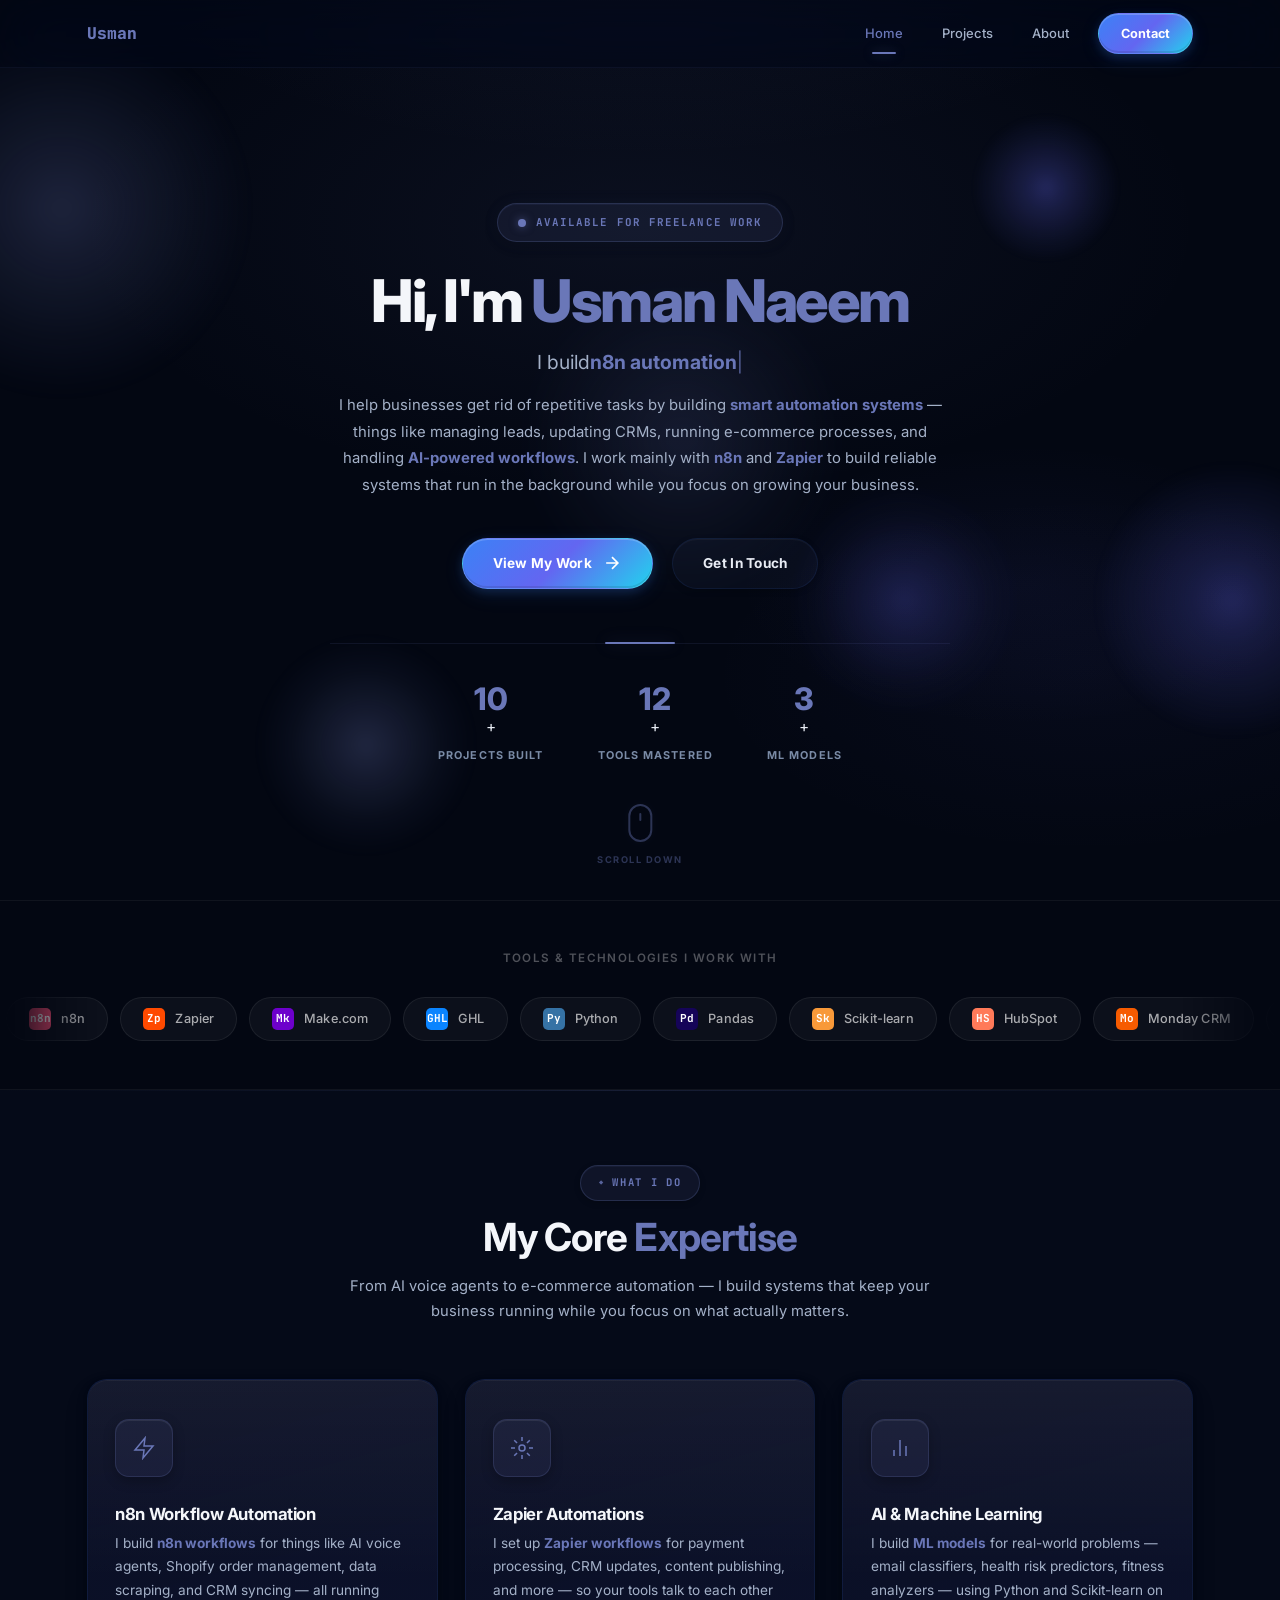
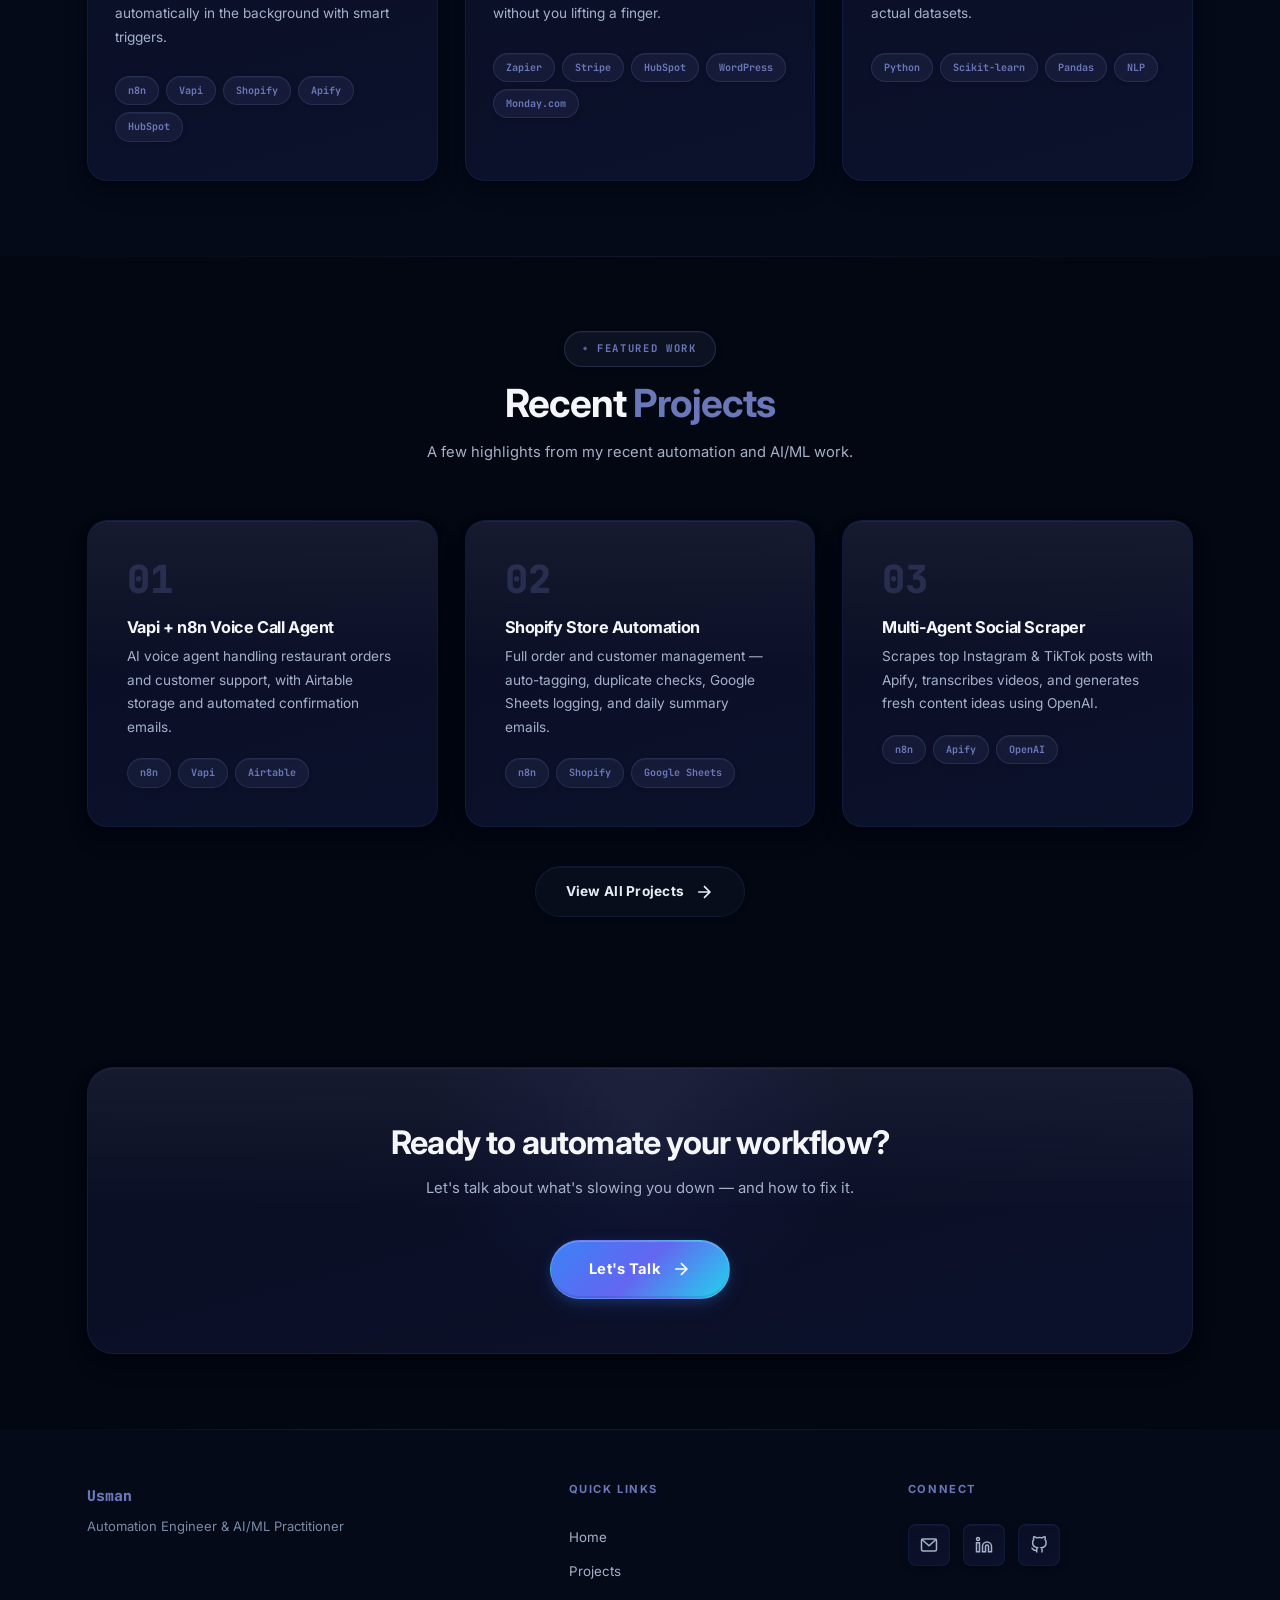
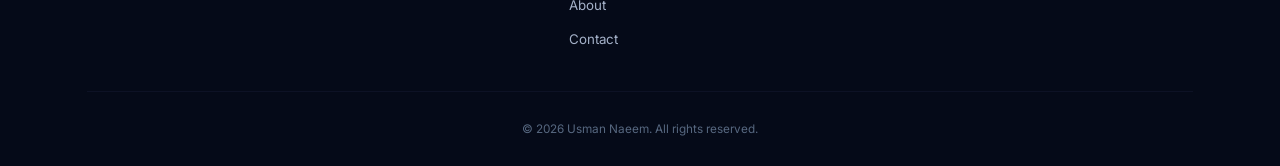
==== commit 5641bc35: "Update index.html" ====
--- a/index.html
+++ b/index.html
@@ -257,7 +257,7 @@
                 <!-- SET 1 — will be duplicated by JS for seamless loop -->
                 <div class="marquee-item">
                     <img src="images/tools/n8n.png" alt="n8n" onerror="this.style.display='none';this.nextElementSibling.style.display='flex'">
-                    <span class="tool-icon-fallback" style="display:none;background:#ea4b71;">n8</span>
+                    <span class="tool-icon-fallback" style="display:none;background:#ea4b71;">n8n</span>
                     <span class="tool-name">n8n</span>
                 </div>
 
@@ -275,7 +275,7 @@
 
                 <div class="marquee-item">
                     <img src="images/tools/ghl.png" alt="GoHighLevel" onerror="this.style.display='none';this.nextElementSibling.style.display='flex'">
-                    <span class="tool-icon-fallback" style="display:none;background:#0a84ff;">GH</span>
+                    <span class="tool-icon-fallback" style="display:none;background:#0a84ff;">GHL</span>
                     <span class="tool-name">GHL</span>
                 </div>
 
@@ -299,7 +299,7 @@
 
                 <div class="marquee-item">
                     <img src="images/tools/hubspot.png" alt="HubSpot" onerror="this.style.display='none';this.nextElementSibling.style.display='flex'">
-                    <span class="tool-icon-fallback" style="display:none;background:#ff7a59;">Hs</span>
+                    <span class="tool-icon-fallback" style="display:none;background:#ff7a59;">HS</span>
                     <span class="tool-name">HubSpot</span>
                 </div>
 
@@ -323,7 +323,7 @@
 
                 <div class="marquee-item">
                     <img src="images/tools/sql.png" alt="SQL" onerror="this.style.display='none';this.nextElementSibling.style.display='flex'">
-                    <span class="tool-icon-fallback" style="display:none;background:#336791;">SQ</span>
+                    <span class="tool-icon-fallback" style="display:none;background:#336791;">SQL</span>
                     <span class="tool-name">SQL</span>
                 </div>
 
@@ -366,7 +366,7 @@
                 <div class="marquee-item">
                     <img src="images/tools/nanobots.png" alt="Nanobots" onerror="this.style.display='none';this.nextElementSibling.style.display='flex'">
                     <span class="tool-icon-fallback" style="display:none;background:#7c3aed;">Nb</span>
-                    <span class="tool-name">Nanobots</span>
+                    <span class="tool-name">Nanobnana</span>
                 </div>
 
                 <div class="marquee-item">
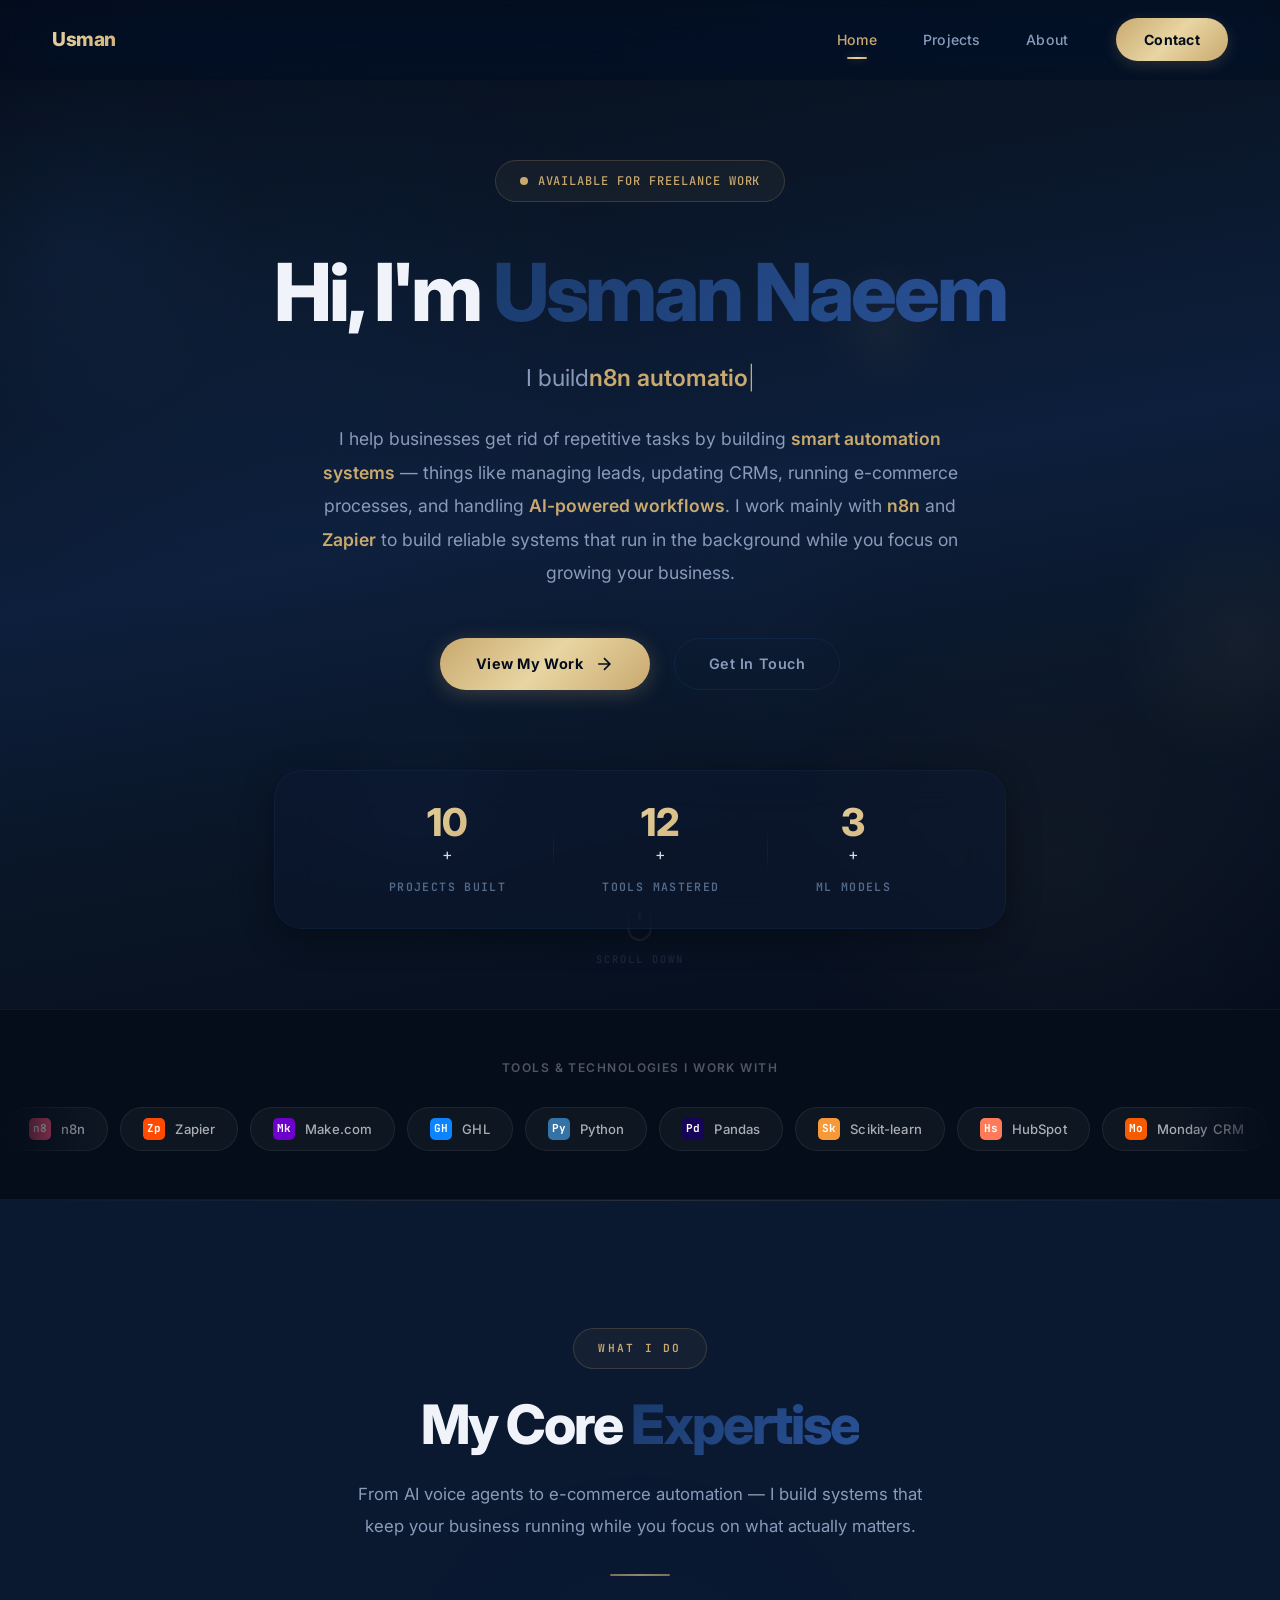
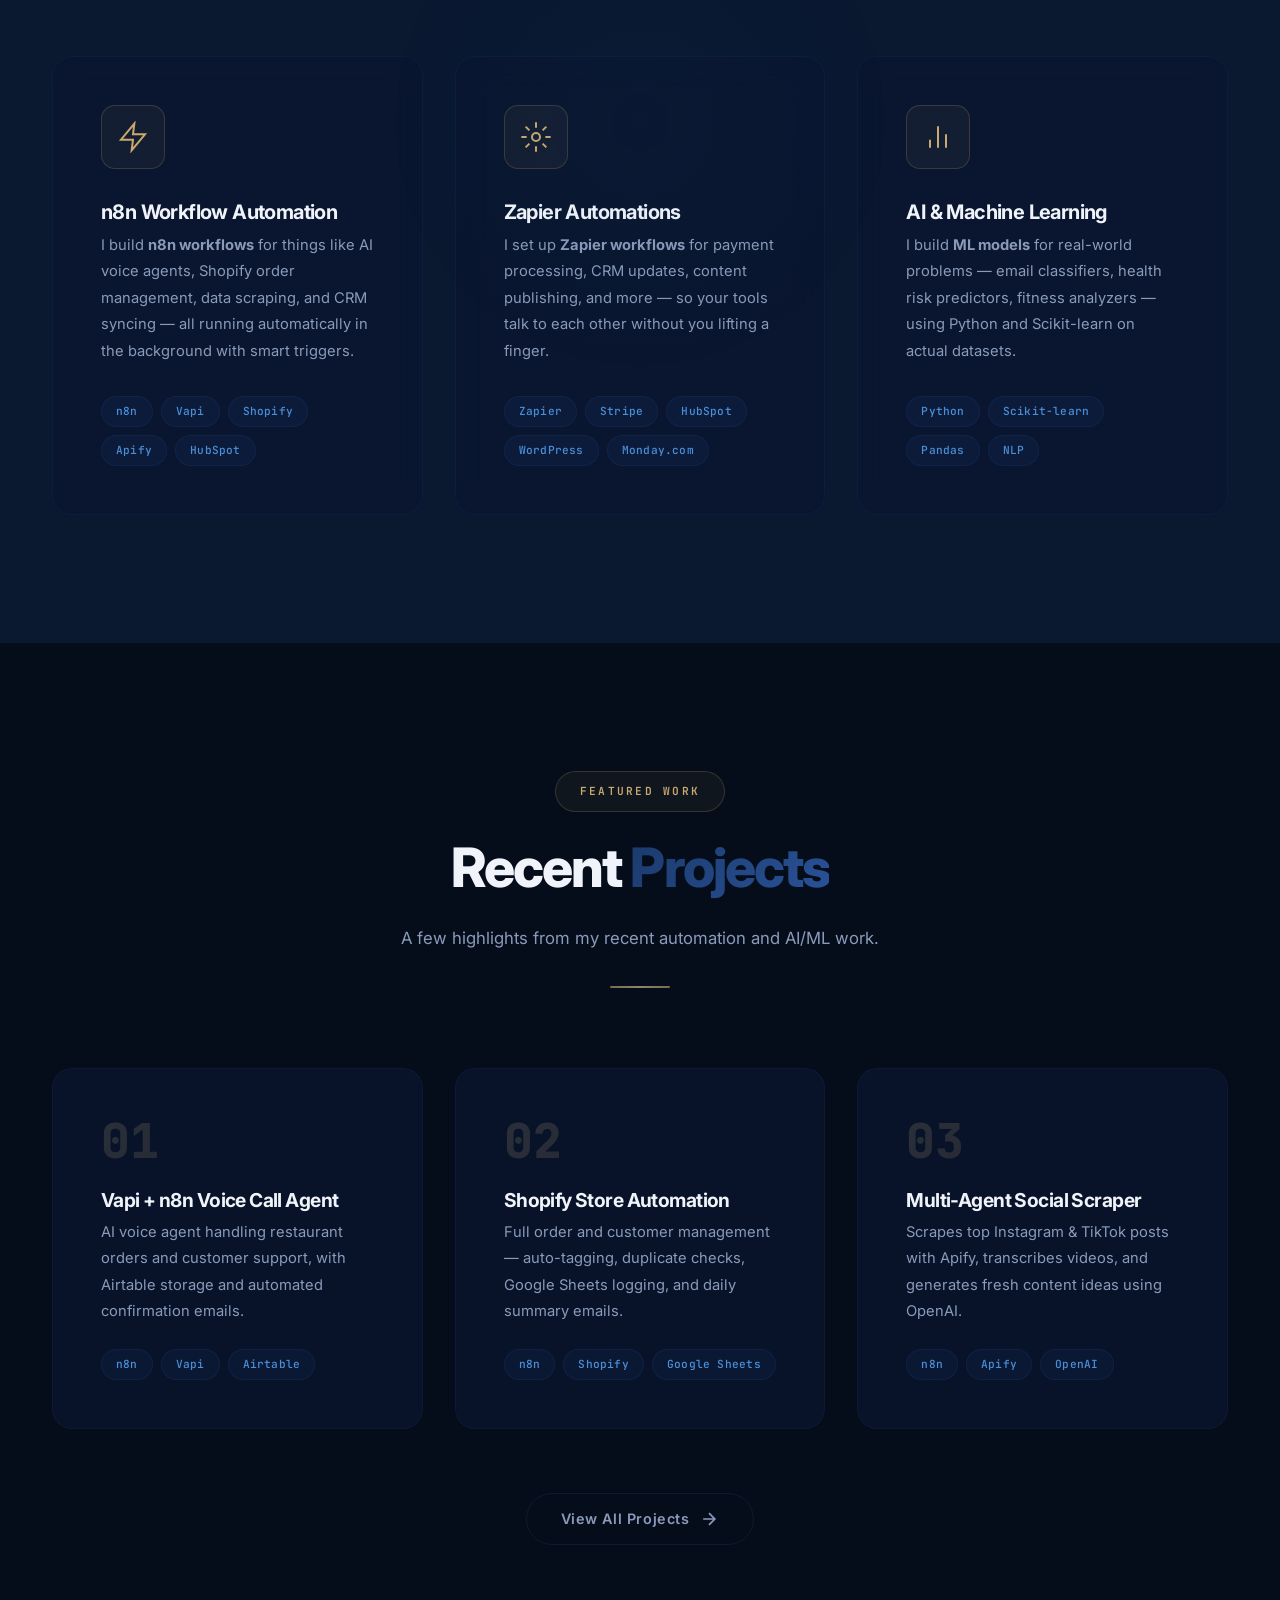
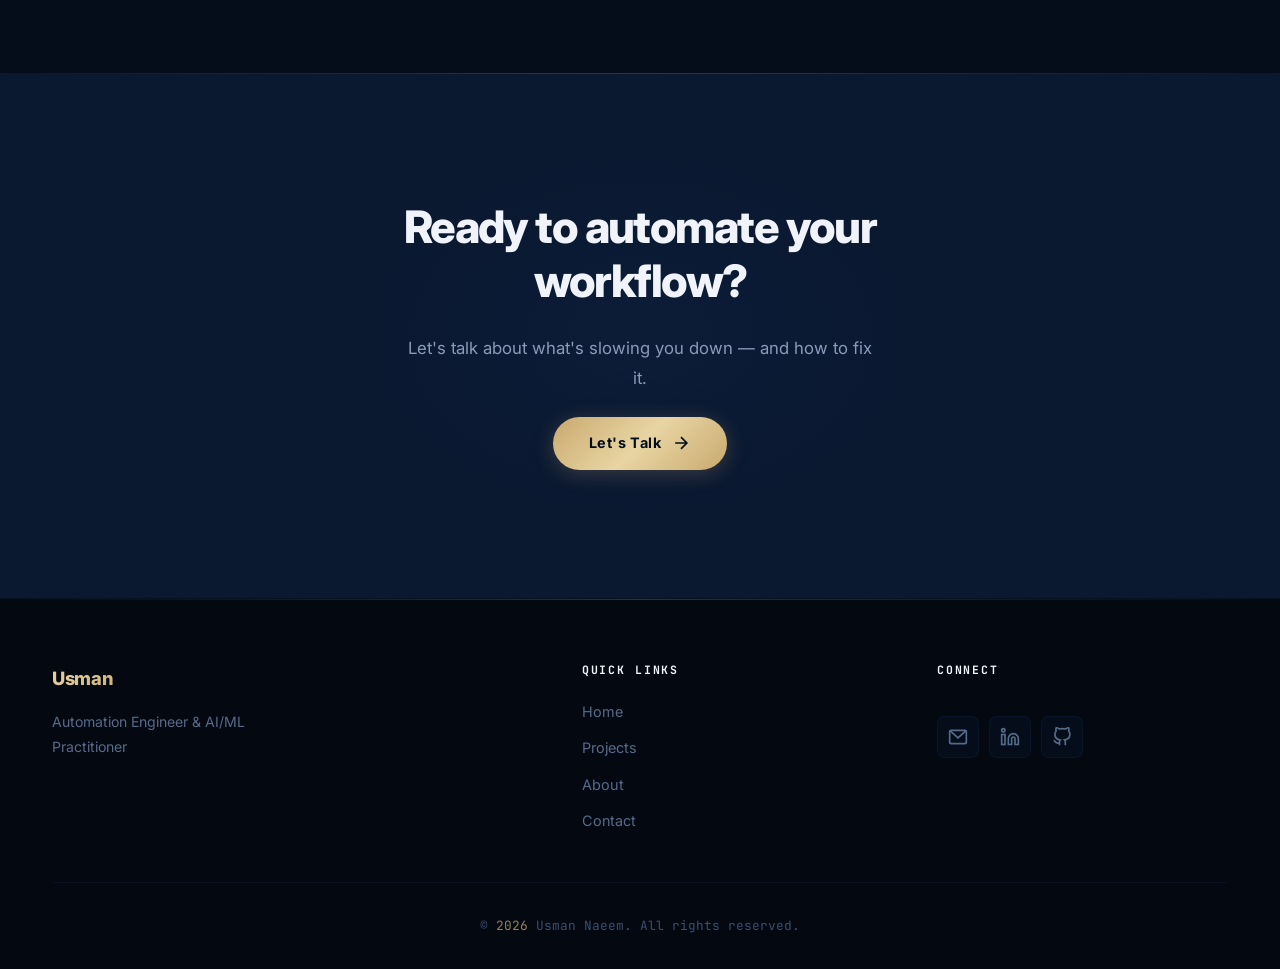
==== commit 9cfed9ea: "Update index.html" ====
--- a/index.html
+++ b/index.html
@@ -245,7 +245,7 @@
         </div>
     </section>
 
-    <!-- ==================== TOOLS MARQUEE ==================== -->
+   <!-- ==================== TOOLS MARQUEE ==================== -->
     <section class="tools-marquee-section" aria-label="Tools and technologies I work with">
         <div class="tools-marquee-header">
             <p>Tools & Technologies I Work With</p>
@@ -256,129 +256,108 @@
 
                 <!-- SET 1 — will be duplicated by JS for seamless loop -->
                 <div class="marquee-item">
-                    <img src="images/tools/n8n.png" alt="n8n" onerror="this.style.display='none';this.nextElementSibling.style.display='flex'">
-                    <span class="tool-icon-fallback" style="display:none;background:#ea4b71;">n8n</span>
+                    <span class="tool-icon-fallback" style="background:#ea4b71;">n8</span>
                     <span class="tool-name">n8n</span>
                 </div>
 
                 <div class="marquee-item">
-                    <img src="images/tools/zapier.png" alt="Zapier" onerror="this.style.display='none';this.nextElementSibling.style.display='flex'">
-                    <span class="tool-icon-fallback" style="display:none;background:#ff4a00;">Zp</span>
+                    <span class="tool-icon-fallback" style="background:#ff4a00;">Zp</span>
                     <span class="tool-name">Zapier</span>
                 </div>
 
                 <div class="marquee-item">
-                    <img src="images/tools/make.png" alt="Make.com" onerror="this.style.display='none';this.nextElementSibling.style.display='flex'">
-                    <span class="tool-icon-fallback" style="display:none;background:#6d00cc;">Mk</span>
+                    <span class="tool-icon-fallback" style="background:#6d00cc;">Mk</span>
                     <span class="tool-name">Make.com</span>
                 </div>
 
                 <div class="marquee-item">
-                    <img src="images/tools/ghl.png" alt="GoHighLevel" onerror="this.style.display='none';this.nextElementSibling.style.display='flex'">
-                    <span class="tool-icon-fallback" style="display:none;background:#0a84ff;">GHL</span>
+                    <span class="tool-icon-fallback" style="background:#0a84ff;">GH</span>
                     <span class="tool-name">GHL</span>
                 </div>
 
                 <div class="marquee-item">
-                    <img src="images/tools/python.png" alt="Python" onerror="this.style.display='none';this.nextElementSibling.style.display='flex'">
-                    <span class="tool-icon-fallback" style="display:none;background:#3572a5;">Py</span>
+                    <span class="tool-icon-fallback" style="background:#3572a5;">Py</span>
                     <span class="tool-name">Python</span>
                 </div>
 
                 <div class="marquee-item">
-                    <img src="images/tools/pandas.png" alt="Pandas" onerror="this.style.display='none';this.nextElementSibling.style.display='flex'">
-                    <span class="tool-icon-fallback" style="display:none;background:#150458;">Pd</span>
+                    <span class="tool-icon-fallback" style="background:#150458;">Pd</span>
                     <span class="tool-name">Pandas</span>
                 </div>
 
                 <div class="marquee-item">
-                    <img src="images/tools/sklearn.png" alt="Scikit-learn" onerror="this.style.display='none';this.nextElementSibling.style.display='flex'">
-                    <span class="tool-icon-fallback" style="display:none;background:#f89939;">Sk</span>
+                    <span class="tool-icon-fallback" style="background:#f89939;">Sk</span>
                     <span class="tool-name">Scikit-learn</span>
                 </div>
 
                 <div class="marquee-item">
-                    <img src="images/tools/hubspot.png" alt="HubSpot" onerror="this.style.display='none';this.nextElementSibling.style.display='flex'">
-                    <span class="tool-icon-fallback" style="display:none;background:#ff7a59;">HS</span>
+                    <span class="tool-icon-fallback" style="background:#ff7a59;">Hs</span>
                     <span class="tool-name">HubSpot</span>
                 </div>
 
                 <div class="marquee-item">
-                    <img src="images/tools/monday.png" alt="Monday CRM" onerror="this.style.display='none';this.nextElementSibling.style.display='flex'">
-                    <span class="tool-icon-fallback" style="display:none;background:#f65b00;">Mo</span>
+                    <span class="tool-icon-fallback" style="background:#f65b00;">Mo</span>
                     <span class="tool-name">Monday CRM</span>
                 </div>
 
                 <div class="marquee-item">
-                    <img src="images/tools/gsheets.png" alt="Google Sheets" onerror="this.style.display='none';this.nextElementSibling.style.display='flex'">
-                    <span class="tool-icon-fallback" style="display:none;background:#1fa463;">GS</span>
+                    <span class="tool-icon-fallback" style="background:#1fa463;">GS</span>
                     <span class="tool-name">Google Sheets</span>
                 </div>
 
                 <div class="marquee-item">
-                    <img src="images/tools/gmail.png" alt="Gmail" onerror="this.style.display='none';this.nextElementSibling.style.display='flex'">
-                    <span class="tool-icon-fallback" style="display:none;background:#ea4335;">Gm</span>
+                    <span class="tool-icon-fallback" style="background:#ea4335;">Gm</span>
                     <span class="tool-name">Gmail</span>
                 </div>
 
                 <div class="marquee-item">
-                    <img src="images/tools/sql.png" alt="SQL" onerror="this.style.display='none';this.nextElementSibling.style.display='flex'">
-                    <span class="tool-icon-fallback" style="display:none;background:#336791;">SQL</span>
+                    <span class="tool-icon-fallback" style="background:#336791;">SQ</span>
                     <span class="tool-name">SQL</span>
                 </div>
 
                 <div class="marquee-item">
-                    <img src="images/tools/django.png" alt="Django API" onerror="this.style.display='none';this.nextElementSibling.style.display='flex'">
-                    <span class="tool-icon-fallback" style="display:none;background:#092e20;">Dj</span>
+                    <span class="tool-icon-fallback" style="background:#092e20;">Dj</span>
                     <span class="tool-name">Django API</span>
                 </div>
 
                 <div class="marquee-item">
-                    <img src="images/tools/manychat.png" alt="ManyChat" onerror="this.style.display='none';this.nextElementSibling.style.display='flex'">
-                    <span class="tool-icon-fallback" style="display:none;background:#0084ff;">Mc</span>
+                    <span class="tool-icon-fallback" style="background:#0084ff;">Mc</span>
                     <span class="tool-name">ManyChat</span>
                 </div>
 
                 <div class="marquee-item">
-                    <img src="images/tools/apify.png" alt="Apify" onerror="this.style.display='none';this.nextElementSibling.style.display='flex'">
-                    <span class="tool-icon-fallback" style="display:none;background:#00b4d8;">Ap</span>
+                    <span class="tool-icon-fallback" style="background:#00b4d8;">Ap</span>
                     <span class="tool-name">Apify</span>
                 </div>
 
                 <div class="marquee-item">
-                    <img src="images/tools/claude.png" alt="Claude" onerror="this.style.display='none';this.nextElementSibling.style.display='flex'">
-                    <span class="tool-icon-fallback" style="display:none;background:#c96442;">Cl</span>
+                    <span class="tool-icon-fallback" style="background:#c96442;">Cl</span>
                     <span class="tool-name">Claude</span>
                 </div>
 
                 <div class="marquee-item">
-                    <img src="images/tools/openai.png" alt="OpenAI" onerror="this.style.display='none';this.nextElementSibling.style.display='flex'">
-                    <span class="tool-icon-fallback" style="display:none;background:#10a37f;">Ai</span>
+                    <span class="tool-icon-fallback" style="background:#10a37f;">Ai</span>
                     <span class="tool-name">OpenAI</span>
                 </div>
 
                 <div class="marquee-item">
-                    <img src="images/tools/gemini.png" alt="Gemini" onerror="this.style.display='none';this.nextElementSibling.style.display='flex'">
-                    <span class="tool-icon-fallback" style="display:none;background:#4285f4;">Ge</span>
+                    <span class="tool-icon-fallback" style="background:#4285f4;">Ge</span>
                     <span class="tool-name">Gemini</span>
                 </div>
 
                 <div class="marquee-item">
-                    <img src="images/tools/nanobots.png" alt="Nanobots" onerror="this.style.display='none';this.nextElementSibling.style.display='flex'">
-                    <span class="tool-icon-fallback" style="display:none;background:#7c3aed;">Nb</span>
+                    <span class="tool-icon-fallback" style="background:#7c3aed;">Nb</span>
                     <span class="tool-name">Nanobnana</span>
                 </div>
 
                 <div class="marquee-item">
-                    <img src="images/tools/wordpress.png" alt="WordPress" onerror="this.style.display='none';this.nextElementSibling.style.display='flex'">
-                    <span class="tool-icon-fallback" style="display:none;background:#21759b;">Wp</span>
+                    <span class="tool-icon-fallback" style="background:#21759b;">Wp</span>
                     <span class="tool-name">WordPress</span>
                 </div>
 
             </div><!-- end marquee-track -->
         </div><!-- end marquee-track-wrapper -->
     </section>
-
     <!-- ==================== EXPERTISE SECTION ==================== -->
     <section class="expertise-section" id="expertise">
         <div class="container">
--- a/assets/css/style.css
+++ b/assets/css/style.css
@@ -1,714 +1,3192 @@
 /* ============================================================
-   USMAN NAEEM - PREMIUM 3D PORTFOLIO STYLESHEET
-   Deep Space Blue × Electric Cyan × Flat 3D — Final
+   USMAN NAEEM — LUXURY PORTFOLIO
+   Complete Redesign — Dark Blue Premium Theme
    ============================================================ */
 
 /* ==========================================
    1. CSS CUSTOM PROPERTIES
    ========================================== */
    :root {
-      --color-primary: #3b82f6;
-      --color-primary-light: #60a5fa;
-      --color-primary-dark: #2563eb;
-      --color-secondary: #6366f1;
-      --color-accent: #22d3ee;
-      --color-highlight: #a78bfa;
-      --color-status: #60a5fa;
-      /* 10% DARKER than #7986CB = #6A77B8 */
-      --color-deep: #6A77B8;
-  
-      --gradient-primary: linear-gradient(135deg, #3b82f6 0%, #6366f1 50%, #22d3ee 100%);
-      --gradient-cool: linear-gradient(135deg, #3b82f6 0%, #22d3ee 100%);
-      /* SOLID #6A77B8 - no gradient effect */
-      --gradient-bold: linear-gradient(135deg, #6A77B8 0%, #6A77B8 100%);
-      --gradient-subtle: linear-gradient(135deg, rgba(59,130,246,0.12) 0%, rgba(99,102,241,0.12) 100%);
-      --gradient-card: linear-gradient(165deg, rgba(10,15,36,0.95) 0%, rgba(15,20,50,0.8) 100%);
-      --gradient-card-hover: linear-gradient(165deg, rgba(15,22,52,0.98) 0%, rgba(22,30,65,0.85) 100%);
-      --gradient-3d-top: linear-gradient(180deg, rgba(255,255,255,0.05) 0%, transparent 50%);
-  
-      /* DARK backgrounds — original */
-      --bg-primary: #030712;
-      --bg-secondary: #050a18;
-      --bg-tertiary: #0a1128;
-      --bg-card: #080e24;
-      --bg-card-hover: #0c1430;
-      --bg-input: #060c1e;
-  
-      /* Text colors */
-      --text-primary: #e8ecf4;
-      --text-secondary: #a4b1c8;
-      --text-tertiary: #7a8ba6;
-      --text-muted: #576880;
-      --text-bright: #f4f6fa;
-  
-      --border-color: rgba(59,130,246,0.1);
-      --border-hover: rgba(59,130,246,0.3);
-  
-      --shadow-3d-card:
-          0 2px 4px rgba(0,0,0,0.2),
-          0 6px 12px rgba(0,0,0,0.16),
-          0 12px 24px rgba(0,0,0,0.12),
-          inset 0 1px 0 rgba(255,255,255,0.05);
-      --shadow-3d-card-hover:
-          0 4px 8px rgba(0,0,0,0.25),
-          0 12px 24px rgba(0,0,0,0.18),
-          0 24px 48px rgba(0,0,0,0.14),
-          0 0 30px rgba(59,130,246,0.08),
-          inset 0 1px 0 rgba(255,255,255,0.08);
-      --shadow-3d-button:
-          0 3px 10px rgba(59,130,246,0.18),
-          0 6px 20px rgba(59,130,246,0.12),
-          inset 0 1px 0 rgba(255,255,255,0.2),
-          inset 0 -2px 0 rgba(0,0,0,0.1);
-      --shadow-3d-button-hover:
-          0 6px 16px rgba(59,130,246,0.25),
-          0 12px 32px rgba(59,130,246,0.18),
-          0 0 50px rgba(59,130,246,0.12),
-          inset 0 1px 0 rgba(255,255,255,0.25);
-      --shadow-3d-navbar:
-          0 4px 12px rgba(0,0,0,0.5),
-          0 6px 24px rgba(0,0,0,0.3);
-      --shadow-inset: inset 0 2px 4px rgba(0,0,0,0.35);
-      --shadow-glow: 0 0 30px rgba(59,130,246,0.12);
-  
-      --font-primary: 'Inter', -apple-system, BlinkMacSystemFont, sans-serif;
-      --font-mono: 'JetBrains Mono', 'Fira Code', monospace;
-  
-      /* MEDIUM spacing — balanced */
-      --space-xs: 0.25rem;
-      --space-sm: 0.5rem;
-      --space-md: 0.85rem;
-      --space-lg: 1.25rem;
-      --space-xl: 1.75rem;
-      --space-2xl: 2.5rem;
-      --space-3xl: 3.5rem;
-      --space-4xl: 4.5rem;
-      --section-gap: clamp(55px, 8vw, 75px);
-  
-      --radius-sm: 8px;
-      --radius-md: 14px;
-      --radius-lg: 20px;
-      --radius-xl: 26px;
-      --radius-full: 9999px;
-  
-      --transition-fast: 0.2s cubic-bezier(0.25,0.46,0.45,0.94);
-      --transition-base: 0.35s cubic-bezier(0.25,0.46,0.45,0.94);
-      --transition-slow: 0.55s cubic-bezier(0.25,0.46,0.45,0.94);
-      --transition-bounce: 0.6s cubic-bezier(0.34,1.56,0.64,1);
-  
-      --container-max: 1160px;
-      --navbar-height: 68px;
-  }
-  
-  /* ==========================================
-     2. RESET & BASE
-     ========================================== */
-  *,*::before,*::after{margin:0;padding:0;box-sizing:border-box}
-  html{scroll-behavior:smooth;font-size:15.5px}
-  body{font-family:var(--font-primary);background:var(--bg-primary);color:var(--text-primary);line-height:1.7;overflow-x:hidden;-webkit-font-smoothing:antialiased;background-image:radial-gradient(ellipse 80% 50% at 50% -10%,rgba(106,119,184,0.07) 0%,transparent 55%),radial-gradient(ellipse 60% 40% at 85% 75%,rgba(99,102,241,0.04) 0%,transparent 50%);background-attachment:fixed}
-  ul,ol{list-style:none}
-  a{text-decoration:none;color:inherit;transition:color var(--transition-fast)}
-  img{max-width:100%;height:auto;display:block}
-  button{border:none;background:none;cursor:pointer;font-family:inherit;font-size:inherit;color:inherit}
-  input,textarea,select{font-family:inherit;font-size:inherit;color:inherit;outline:none}
-  ::selection{background:rgba(106,119,184,0.35);color:var(--text-bright)}
-  ::-webkit-scrollbar{width:5px}
-  ::-webkit-scrollbar-track{background:var(--bg-primary)}
-  ::-webkit-scrollbar-thumb{background:#6A77B8;border-radius:var(--radius-full)}
-  
-  /* ==========================================
-     3. TYPOGRAPHY
-     ========================================== */
-  h1,h2,h3,h4,h5,h6{font-weight:700;line-height:1.2;letter-spacing:-0.025em;color:var(--text-bright)}
-  /* SOLID #6A77B8 text - no gradient */
-  .gradient-text{color:#6A77B8;background:none;-webkit-background-clip:unset;-webkit-text-fill-color:#6A77B8;background-clip:unset}
-  
-  /* Strong text in paragraphs - SOLID #6A77B8 */
-  .about-paragraphs p strong,
-  .hero-description strong,
-  .project-description strong,
-  .card-description strong,
-  .projects-note a{
-      color: #6A77B8;
-      -webkit-text-fill-color: #6A77B8;
-      background: none;
-      font-weight:700;
-  }
-  
-  /* ==========================================
-     4. LAYOUT & CONTAINER
-     ========================================== */
-  .container{max-width:var(--container-max);margin:0 auto;padding:0 var(--space-xl);position:relative;z-index:1}
-  .section-header{text-align:center;margin-bottom:var(--space-3xl)}
-  /* SOLID #6A77B8 section tag text */
-  .section-tag{display:inline-flex;align-items:center;gap:8px;font-family:var(--font-mono);font-size:0.68rem;font-weight:700;letter-spacing:0.16em;text-transform:uppercase;color:#6A77B8;background:rgba(106,119,184,0.1);padding:8px 18px;border-radius:var(--radius-full);border:1px solid rgba(106,119,184,0.25);margin-bottom:var(--space-md);box-shadow:0 2px 6px rgba(0,0,0,0.2),inset 0 1px 0 rgba(106,119,184,0.08)}
-  .section-tag::before{content:'◆';font-size:0.45rem;opacity:0.8}
-  .section-title{font-size:clamp(1.6rem,4vw,2.5rem);margin-bottom:var(--space-md);color:var(--text-bright);font-weight:700}
-  .section-subtitle{font-size:0.95rem;color:var(--text-secondary);max-width:580px;margin:0 auto;line-height:1.75}
-  
-  /* ==========================================
-     5. NAVIGATION
-     ========================================== */
-  .navbar{position:fixed;top:0;left:0;right:0;height:var(--navbar-height);z-index:1000;transition:all var(--transition-base);background:rgba(3,7,18,0.5);backdrop-filter:blur(30px) saturate(1.8);-webkit-backdrop-filter:blur(30px) saturate(1.8);border-bottom:1px solid rgba(106,119,184,0.08)}
-  .navbar.scrolled{background:rgba(3,7,18,0.92);border-bottom-color:rgba(106,119,184,0.14);box-shadow:var(--shadow-3d-navbar)}
-  .nav-container{max-width:var(--container-max);margin:0 auto;padding:0 var(--space-xl);height:100%;display:flex;align-items:center;justify-content:space-between}
-  
-  .nav-logo{display:flex;align-items:center;gap:10px;font-family:var(--font-mono);font-weight:700;transition:all var(--transition-fast);position:relative;z-index:2}
-  .nav-logo:hover .logo-img{transform:scale(1.1) rotate(5deg) translateY(-2px);filter:drop-shadow(0 4px 12px rgba(106,119,184,0.5))}
-  .logo-img{width:36px;height:36px;object-fit:contain;border-radius:11px;transition:all var(--transition-bounce);box-shadow:0 3px 12px rgba(0,0,0,0.4),inset 0 1px 0 rgba(255,255,255,0.08);border:1px solid rgba(106,119,184,0.25)}
-  /* SOLID #6A77B8 logo text - no gradient */
-  .logo-text{color:#6A77B8;font-size:1.05rem;font-weight:800;background:none;-webkit-text-fill-color:#6A77B8}
-  .logo-bracket{display:none}
-  .footer-brand .nav-logo .logo-img{width:32px;height:32px}
-  .footer-brand .nav-logo .logo-text{font-size:0.95rem}
-  
-  .nav-links{display:flex;align-items:center;gap:3px;position:relative;z-index:1}
-  /* Nav links */
-  .nav-link{padding:8px 18px;font-size:0.84rem;font-weight:500;color:var(--text-secondary);border-radius:var(--radius-sm);transition:all var(--transition-fast);position:relative;display:inline-flex;align-items:center;justify-content:center;white-space:nowrap;isolation:isolate;z-index:1;pointer-events:auto;margin:0}
-  .nav-link::before{content:none}
-  .nav-link:hover{color:#6A77B8;background:rgba(106,119,184,0.1);transform:translateY(-1px)}
-  /* SOLID #6A77B8 active nav link */
-  .nav-link.active{color:#6A77B8}
-  .nav-link.active::after{content:'';position:absolute;bottom:-1px;left:50%;transform:translateX(-50%);width:24px;height:2px;background:#6A77B8;border-radius:var(--radius-full);box-shadow:0 0 12px rgba(106,119,184,0.4);pointer-events:none;z-index:-1}
-  .nav-link.cta-link{background:var(--gradient-primary);color:white !important;border-radius:var(--radius-full);padding:9px 22px;font-weight:700;margin-left:var(--space-sm);box-shadow:var(--shadow-3d-button);border:1px solid rgba(255,255,255,0.1);position:relative;overflow:hidden;z-index:1;font-size:0.82rem}
-  .nav-link.cta-link::before{content:'';position:absolute;top:0;left:-130%;width:60%;height:100%;background:linear-gradient(90deg,transparent,rgba(255,255,255,0.2),transparent);transition:left 0.8s ease;transform:skewX(-20deg);pointer-events:none;z-index:-1}
-  .nav-link.cta-link:hover::before{left:160%}
-  .nav-link.cta-link::after{display:none}
-  .nav-link.cta-link:hover{box-shadow:var(--shadow-3d-button-hover);transform:translateY(-2px) scale(1.02)}
-  
-  .nav-toggle{display:none;flex-direction:column;gap:5px;padding:4px;z-index:1001;position:relative}
-  /* SOLID #6A77B8 hamburger lines */
-  .hamburger-line{width:24px;height:2px;background:#6A77B8;border-radius:2px;transition:all var(--transition-base);transform-origin:center}
-  .nav-toggle.active .hamburger-line:nth-child(1){transform:rotate(45deg) translate(5px,5px)}
-  .nav-toggle.active .hamburger-line:nth-child(2){opacity:0;transform:scaleX(0)}
-  .nav-toggle.active .hamburger-line:nth-child(3){transform:rotate(-45deg) translate(5px,-5px)}
-  
-  /* ==========================================
-     6. HERO SECTION
-     ========================================== */
-  .hero{min-height:100vh;display:flex;align-items:center;justify-content:center;position:relative;padding:calc(var(--navbar-height) + var(--space-3xl)) var(--space-xl) var(--space-3xl);overflow:hidden;background:radial-gradient(ellipse 80% 55% at 50% 25%,rgba(106,119,184,0.08) 0%,transparent 55%),radial-gradient(ellipse 50% 35% at 80% 65%,rgba(99,102,241,0.05) 0%,transparent 45%)}
-  .hero-particles{position:absolute;inset:0;overflow:hidden;pointer-events:none}
-  
-  /* HALF-BLUR HALF-VISIBLE FLOATING BUBBLES */
-  .particle{position:absolute;border-radius:50%;animation:float-particle 20s infinite ease-in-out}
-  
-  /* Particle 1 - Large, left side - SEMI-VISIBLE with soft edge */
-  .particle:nth-child(1){
-      width:380px;height:380px;top:2%;left:-10%;
-      background:radial-gradient(circle,
-          rgba(106,119,184,0.25) 0%,
-          rgba(106,119,184,0.15) 25%,
-          rgba(106,119,184,0.06) 50%,
-          transparent 70%
-      );
-      filter:blur(8px);
-      animation-delay:0s;
-  }
-  
-  /* Particle 2 - Medium, right side - MORE VISIBLE with sharper core */
-  .particle:nth-child(2){
-      width:300px;height:300px;top:50%;right:-8%;
-      background:radial-gradient(circle,
-          rgba(99,102,241,0.3) 0%,
-          rgba(99,102,241,0.18) 20%,
-          rgba(99,102,241,0.08) 45%,
-          transparent 65%
-      );
-      filter:blur(4px);
-      animation-delay:-5s;
-  }
-  
-  /* Particle 3 - Small, bottom left - VISIBLE with minimal blur */
-  .particle:nth-child(3){
-      width:220px;height:220px;bottom:5%;left:20%;
-      background:radial-gradient(circle,
-          rgba(106,119,184,0.28) 0%,
-          rgba(106,119,184,0.16) 25%,
-          rgba(106,119,184,0.05) 50%,
-          transparent 70%
-      );
-      filter:blur(6px);
-      animation-delay:-10s;
-  }
-  
-  /* Particle 4 - Small, top right - SHARP VISIBLE */
-  .particle:nth-child(4){
-      width:160px;height:160px;top:12%;right:12%;
-      background:radial-gradient(circle,
-          rgba(99,102,241,0.32) 0%,
-          rgba(99,102,241,0.2) 20%,
-          rgba(99,102,241,0.08) 45%,
-          transparent 65%
-      );
-      filter:blur(3px);
-      animation-delay:-15s;
-  }
-  
-  /* Particle 5 - Large, center - SOFT BLUR */
-  .particle:nth-child(5){
-      width:340px;height:340px;top:30%;left:40%;
-      background:radial-gradient(circle,
-          rgba(106,119,184,0.2) 0%,
-          rgba(106,119,184,0.1) 30%,
-          rgba(106,119,184,0.03) 55%,
-          transparent 70%
-      );
-      filter:blur(12px);
-      animation-delay:-7s;
-      opacity:0.85;
-  }
-  
-  /* Particle 6 - Medium, bottom right - SEMI-VISIBLE */
-  .particle:nth-child(6){
-      width:240px;height:240px;bottom:20%;right:20%;
-      background:radial-gradient(circle,
-          rgba(99,102,241,0.26) 0%,
-          rgba(99,102,241,0.14) 25%,
-          rgba(99,102,241,0.04) 50%,
-          transparent 70%
-      );
-      filter:blur(5px);
-      animation-delay:-12s;
-      opacity:0.9;
-  }
-  
-  @keyframes float-particle{0%,100%{transform:translate(0,0) scale(1)}25%{transform:translate(50px,-50px) scale(1.1)}50%{transform:translate(-30px,30px) scale(0.9)}75%{transform:translate(25px,-25px) scale(1.05)}}
-  
-  .hero-content{text-align:center;max-width:760px;position:relative;z-index:2}
-  .hero-badge{display:inline-flex;align-items:center;gap:10px;font-family:var(--font-mono);font-size:0.7rem;font-weight:700;color:#6A77B8;background:rgba(106,119,184,0.1);border:1px solid rgba(106,119,184,0.25);padding:9px 20px;border-radius:var(--radius-full);margin-bottom:var(--space-xl);letter-spacing:0.1em;text-transform:uppercase;box-shadow:0 3px 14px rgba(0,0,0,0.2),0 0 18px rgba(106,119,184,0.06),inset 0 1px 0 rgba(106,119,184,0.08)}
-  .badge-dot{width:8px;height:8px;border-radius:50%;background:#6A77B8;animation:pulse-dot 2s infinite;box-shadow:0 0 8px rgba(106,119,184,0.6)}
-  @keyframes pulse-dot{0%,100%{box-shadow:0 0 0 0 rgba(106,119,184,0.5)}50%{box-shadow:0 0 0 10px rgba(106,119,184,0)}}
-  
-  .hero-title{font-size:clamp(2.2rem,5.5vw,3.8rem);font-weight:800;margin-bottom:var(--space-md);letter-spacing:-0.04em;line-height:1.08;animation:heroTitleIn 1s cubic-bezier(0.25,0.46,0.45,0.94) both;color:var(--text-bright)}
-  @keyframes heroTitleIn{from{opacity:0;transform:translateY(30px) scale(0.95)}to{opacity:1;transform:translateY(0) scale(1)}}
-  
-  .hero-subtitle{font-size:clamp(1rem,2.2vw,1.25rem);color:var(--text-secondary);margin-bottom:var(--space-md);min-height:2rem;display:flex;align-items:center;justify-content:center;animation:fadeUp 1s 0.2s cubic-bezier(0.25,0.46,0.45,0.94) both}
-  .typing-prefix{color:var(--text-secondary)}
-  /* SOLID #6A77B8 typed text */
-  .typed-text{color:#6A77B8;font-weight:700}
-  .cursor{color:#6A77B8;font-weight:300;animation:blink-cursor 1s infinite}
-  @keyframes blink-cursor{0%,100%{opacity:1}50%{opacity:0}}
-  
-  .hero-description{font-size:0.96rem;color:var(--text-secondary);max-width:620px;margin:0 auto var(--space-2xl);line-height:1.8;animation:fadeUp 1s 0.4s cubic-bezier(0.25,0.46,0.45,0.94) both}
-  @keyframes fadeUp{from{opacity:0;transform:translateY(20px)}to{opacity:1;transform:translateY(0)}}
-  
-  .hero-cta{display:flex;align-items:center;justify-content:center;gap:var(--space-lg);margin-bottom:var(--space-3xl);flex-wrap:wrap;animation:fadeUp 1s 0.6s cubic-bezier(0.25,0.46,0.45,0.94) both}
-  
-  .hero-stats{display:flex;align-items:center;justify-content:center;gap:var(--space-3xl);padding-top:var(--space-2xl);border-top:1px solid rgba(106,119,184,0.12);position:relative;animation:fadeUp 1s 0.8s cubic-bezier(0.25,0.46,0.45,0.94) both}
-  .hero-stats::before{content:'';position:absolute;top:-2px;left:50%;transform:translateX(-50%);width:70px;height:2px;background:#6A77B8;border-radius:var(--radius-full);box-shadow:0 0 16px rgba(106,119,184,0.3)}
-  .stat-item{text-align:center;transition:all var(--transition-base)}
-  .stat-item:hover{transform:translateY(-3px)}
-  /* SOLID #6A77B8 stat numbers */
-  .stat-number{display:block;font-size:2rem;font-weight:800;color:#6A77B8;line-height:1}
-  .stat-label{display:block;font-size:0.7rem;color:var(--text-tertiary);margin-top:6px;font-weight:700;text-transform:uppercase;letter-spacing:0.1em}
-  
-  .scroll-indicator{position:absolute;bottom:32px;left:50%;transform:translateX(-50%);display:flex;flex-direction:column;align-items:center;gap:10px;opacity:0.4;animation:scroll-bounce 2.5s infinite}
-  .scroll-mouse{width:24px;height:38px;border:2px solid #6A77B8;border-radius:12px;position:relative;box-shadow:0 0 12px rgba(106,119,184,0.1)}
-  .scroll-wheel{width:2px;height:8px;background:#6A77B8;border-radius:2px;position:absolute;top:7px;left:50%;transform:translateX(-50%);animation:scroll-wheel 2s infinite}
-  @keyframes scroll-wheel{0%{opacity:1;transform:translateX(-50%) translateY(0)}100%{opacity:0;transform:translateX(-50%) translateY(14px)}}
-  @keyframes scroll-bounce{0%,100%{transform:translateX(-50%) translateY(0)}50%{transform:translateX(-50%) translateY(10px)}}
-  .scroll-indicator span{font-size:0.6rem;color:#6A77B8;text-transform:uppercase;letter-spacing:0.16em;font-weight:700}
-  
-  /* ==========================================
-     7. 3D CARD BASE (shared)
-     ========================================== */
-  .expertise-card,
-  .featured-card,
-  .project-card,
-  .skill-category,
-  .timeline-content,
-  .contact-method-card,
-  .contact-form-wrapper,
-  .projects-note{
-      background:var(--gradient-card);
-      border:1px solid var(--border-color);
-      border-radius:var(--radius-lg);
-      box-shadow:var(--shadow-3d-card);
-      position:relative;
-      overflow:hidden;
-      transition:all var(--transition-base);
-      transform:perspective(1200px) translateZ(0);
-  }
-  
-  .expertise-card::after,
-  .featured-card::after,
-  .project-card::after,
-  .skill-category::after,
-  .timeline-content::after,
-  .contact-method-card::after,
-  .contact-form-wrapper::after{
-      content:'';position:absolute;top:0;left:0;right:0;bottom:0;
-      background:var(--gradient-3d-top);pointer-events:none;border-radius:var(--radius-lg);
-  }
-  
-  .expertise-card:hover,
-  .featured-card:hover,
-  .project-card:hover,
-  .skill-category:hover,
-  .timeline-content:hover,
-  .contact-method-card:hover{
-      border-color:var(--border-hover);
-      box-shadow:var(--shadow-3d-card-hover);
-      background:var(--gradient-card-hover);
-  }
-  
-  .expertise-card::before,
-  .featured-card::before{
-      content:'';position:absolute;top:0;left:0;right:0;height:3px;
-      background:#6A77B8;transform:scaleX(0);
-      transition:transform var(--transition-slow);transform-origin:left;z-index:2;
-  }
-  .expertise-card:hover::before,
-  .featured-card:hover::before{transform:scaleX(1)}
-  
-  /* ==========================================
-     8. EXPERTISE CARDS
-     ========================================== */
-  .expertise-section{padding:var(--section-gap) 0;background:var(--bg-secondary);position:relative}
-  .expertise-section::before{content:'';position:absolute;top:0;left:0;right:0;height:1px;background:linear-gradient(90deg,transparent,rgba(106,119,184,0.18),transparent)}
-  .expertise-grid{display:grid;grid-template-columns:repeat(3,1fr);gap:var(--space-xl)}
-  .expertise-card{padding:var(--space-2xl) var(--space-xl)}
-  .expertise-card:hover{transform:perspective(1200px) translateY(-10px) rotateX(2.5deg) translateZ(8px)}
-  
-  .card-icon{width:58px;height:58px;display:flex;align-items:center;justify-content:center;border-radius:var(--radius-md);background:rgba(106,119,184,0.1);border:1px solid rgba(106,119,184,0.22);margin-bottom:var(--space-xl);color:#6A77B8;position:relative;z-index:1;box-shadow:0 4px 12px rgba(0,0,0,0.25),inset 0 1px 0 rgba(255,255,255,0.08);transition:all var(--transition-bounce)}
-  .card-icon svg{width:24px;height:24px}
-  .expertise-card:hover .card-icon{transform:scale(1.08) translateY(-3px) rotateZ(-3deg);box-shadow:0 8px 20px rgba(0,0,0,0.3),0 0 18px rgba(106,119,184,0.14);background:rgba(106,119,184,0.14)}
-  .card-title{font-size:1.08rem;margin-bottom:var(--space-sm);color:var(--text-bright);position:relative;z-index:1;font-weight:700}
-  .card-description{font-size:0.88rem;color:var(--text-secondary);line-height:1.72;margin-bottom:var(--space-xl);position:relative;z-index:1}
-  .card-tools{display:flex;flex-wrap:wrap;gap:7px;position:relative;z-index:1}
-  /* SOLID #6A77B8 tool tag text */
-  .tool-tag{font-family:var(--font-mono);font-size:0.65rem;font-weight:700;padding:5px 12px;border-radius:var(--radius-full);background:rgba(106,119,184,0.1);color:#6A77B8;border:1px solid rgba(106,119,184,0.2);transition:all var(--transition-fast);box-shadow:0 1px 4px rgba(0,0,0,0.15),inset 0 1px 0 rgba(255,255,255,0.04)}
-  .tool-tag:hover{background:rgba(106,119,184,0.18);border-color:rgba(106,119,184,0.35);transform:translateY(-1px);box-shadow:0 4px 8px rgba(0,0,0,0.2),0 0 10px rgba(106,119,184,0.1)}
-  
-  /* ==========================================
-     9. FEATURED PROJECTS (Home)
-     ========================================== */
-  .featured-section{padding:var(--section-gap) 0;background:var(--bg-primary);position:relative}
-  .featured-section::before{content:'';position:absolute;top:0;left:0;right:0;height:1px;background:linear-gradient(90deg,transparent,rgba(106,119,184,0.14),transparent)}
-  .featured-grid{display:grid;grid-template-columns:repeat(3,1fr);gap:var(--space-xl);margin-bottom:var(--space-2xl)}
-  .featured-card{padding:var(--space-2xl)}
-  .featured-card:hover{transform:perspective(1200px) translateY(-10px) rotateX(2.5deg) translateZ(6px)}
-  .featured-number{font-family:var(--font-mono);font-size:2.5rem;font-weight:800;color:rgba(106,119,184,0.25);line-height:1;margin-bottom:var(--space-lg);position:relative;z-index:1}
-  .featured-card h3{font-size:1.05rem;margin-bottom:var(--space-sm);color:var(--text-bright);transition:all var(--transition-fast);position:relative;z-index:1;font-weight:700}
-  .featured-card:hover h3{color:#6A77B8}
-  .featured-card p{font-size:0.88rem;color:var(--text-secondary);line-height:1.72;margin-bottom:var(--space-lg);position:relative;z-index:1}
-  .featured-cta{text-align:center}
-  
-  /* ==========================================
-     10. PAGE HERO (Inner Pages)
-     ========================================== */
-  .page-hero{padding:calc(var(--navbar-height) + 4rem) 0 var(--space-3xl);background:var(--bg-primary);text-align:center;position:relative;overflow:hidden}
-  .page-hero::before{content:'';position:absolute;top:-130px;left:50%;transform:translateX(-50%);width:750px;height:750px;background:radial-gradient(circle,rgba(106,119,184,0.1) 0%,rgba(99,102,241,0.04) 30%,transparent 60%);pointer-events:none}
-  .page-hero::after{content:'';position:absolute;bottom:0;left:0;right:0;height:1px;background:linear-gradient(90deg,transparent,rgba(106,119,184,0.18),transparent)}
-  .page-hero-content{position:relative;z-index:1}
-  .page-title{font-size:clamp(1.8rem,5vw,3.2rem);font-weight:800;margin-bottom:var(--space-md);letter-spacing:-0.03em;color:var(--text-bright)}
-  .page-subtitle{font-size:1rem;color:var(--text-secondary);max-width:580px;margin:0 auto;line-height:1.75}
-  
-  /* ==========================================
-     11. PROJECTS SECTION
-     ========================================== */
-  .filter-section{padding:var(--space-xl) 0 var(--space-2xl);background:var(--bg-primary)}
-  .filter-tabs{display:flex;align-items:center;justify-content:center;gap:8px;flex-wrap:wrap}
-  .filter-btn{font-family:var(--font-mono);font-size:0.76rem;font-weight:700;padding:9px 20px;border-radius:var(--radius-full);color:var(--text-secondary);background:var(--bg-card);border:1px solid var(--border-color);transition:all var(--transition-fast);cursor:pointer;box-shadow:0 2px 6px rgba(0,0,0,0.25),inset 0 1px 0 rgba(255,255,255,0.03)}
-  .filter-btn:hover{color:#6A77B8;border-color:rgba(106,119,184,0.3);transform:translateY(-2px);box-shadow:0 4px 12px rgba(0,0,0,0.3),0 0 12px rgba(106,119,184,0.08)}
-  .filter-btn.active{background:var(--gradient-primary);color:white;border-color:transparent;box-shadow:var(--shadow-3d-button)}
-  
-  .projects-section{padding:0 0 var(--section-gap);background:var(--bg-primary)}
-  .projects-grid{display:grid;grid-template-columns:repeat(2,1fr);gap:var(--space-xl);align-items:start}
-  
-  .project-card{display:flex;flex-direction:column}
-  .project-card:hover{transform:perspective(1200px) translateY(-8px) rotateX(2deg) translateZ(6px)}
-  .project-card.hidden{display:none}
-  
-  .project-image{position:relative;width:100%;height:190px;overflow:hidden;background:var(--bg-tertiary);flex-shrink:0;z-index:1}
-  .project-image img{width:100%;height:100%;object-fit:cover;object-position:top center;transition:transform var(--transition-slow)}
-  .project-card:hover .project-image img{transform:scale(1.08)}
-  
-  .image-placeholder{width:100%;height:100%;display:flex;flex-direction:column;align-items:center;justify-content:center;gap:var(--space-sm);color:var(--text-tertiary);background:var(--gradient-card);transition:all var(--transition-base)}
-  .image-placeholder svg{opacity:0.4;transition:all var(--transition-base);width:30px;height:30px}
-  .image-placeholder span{font-size:0.72rem;font-family:var(--font-mono);opacity:0.5}
-  .project-card:hover .image-placeholder svg{opacity:0.65;color:#6A77B8;transform:scale(1.08)}
-  
-  .project-badge{position:absolute;top:12px;right:12px;font-family:var(--font-mono);font-size:0.62rem;font-weight:800;padding:5px 14px;border-radius:var(--radius-full);background:rgba(106,119,184,0.92);color:white;backdrop-filter:blur(16px);z-index:3;box-shadow:0 3px 8px rgba(0,0,0,0.35);text-transform:uppercase;letter-spacing:0.08em;border:1px solid rgba(255,255,255,0.12)}
-  .project-badge.badge-ai{background:rgba(99,102,241,0.92)}
-  .project-badge.badge-int{background:rgba(106,119,184,0.88)}
-  .project-badge.badge-zapier{background:rgba(255,107,53,0.92)}
-  
-  .project-card-icon{border-top:3px solid transparent;background-image:linear-gradient(var(--bg-card),var(--bg-card)),linear-gradient(135deg, #6A77B8 0%, #6A77B8 100%);background-origin:border-box;background-clip:padding-box,border-box}
-  .project-card-icon:hover{background-image:linear-gradient(var(--bg-card-hover),var(--bg-card-hover)),linear-gradient(135deg, #6A77B8 0%, #6A77B8 100%)}
-  
-  .project-icon-header{display:flex;align-items:center;justify-content:space-between;padding:var(--space-xl) var(--space-xl) 0;flex-shrink:0;position:relative;z-index:1}
-  .project-icon-circle{width:70px;height:70px;border-radius:50%;background:rgba(106,119,184,0.1);border:1px solid rgba(106,119,184,0.22);display:flex;align-items:center;justify-content:center;color:#6A77B8;transition:all var(--transition-bounce);box-shadow:0 4px 14px rgba(0,0,0,0.25),inset 0 1px 0 rgba(255,255,255,0.06)}
-  .project-icon-circle svg{width:28px;height:28px}
-  .project-card-icon:hover .project-icon-circle{background:rgba(106,119,184,0.18);border-color:rgba(106,119,184,0.4);transform:scale(1.1) translateY(-3px) rotateZ(-5deg);box-shadow:0 8px 24px rgba(0,0,0,0.3),0 0 24px rgba(106,119,184,0.18)}
-  
-  .project-badge-inline{font-family:var(--font-mono);font-size:0.62rem;font-weight:800;padding:5px 14px;border-radius:var(--radius-full);color:white;text-transform:uppercase;letter-spacing:0.08em;box-shadow:0 2px 8px rgba(0,0,0,0.3);border:1px solid rgba(255,255,255,0.12)}
-  .project-badge-inline.badge-ai{background:rgba(106,119,184,0.92)}
-  
-  .project-info{padding:var(--space-xl);display:flex;flex-direction:column;flex-grow:1;position:relative;z-index:1}
-  .project-title{font-size:0.98rem;margin-bottom:var(--space-xs);color:var(--text-bright);transition:all var(--transition-fast);line-height:1.38;display:-webkit-box;-webkit-line-clamp:2;-webkit-box-orient:vertical;overflow:hidden;flex-shrink:0;font-weight:700}
-  .project-card:hover .project-title{color:#6A77B8}
-  .project-description{font-size:0.82rem;color:var(--text-secondary);line-height:1.72;margin-bottom:var(--space-md);flex-grow:1;display:-webkit-box;-webkit-line-clamp:3;-webkit-box-orient:vertical;overflow:hidden}
-  
-  .read-more-btn{display:none;align-items:center;gap:5px;font-family:var(--font-mono);font-size:0.68rem;font-weight:700;color:#6A77B8;background:none;border:none;cursor:pointer;padding:3px 0;margin-bottom:var(--space-sm);transition:all var(--transition-fast);flex-shrink:0}
-  .read-more-btn:hover{color:var(--color-accent);transform:translateX(3px)}
-  .read-more-btn svg{transition:transform var(--transition-fast);width:13px;height:13px}
-  .read-more-btn.expanded svg{transform:rotate(180deg)}
-  .project-card.expanded .project-description{-webkit-line-clamp:unset;display:block;overflow:visible}
-  
-  .project-tools{display:flex;flex-wrap:wrap;gap:5px;margin-top:auto;flex-shrink:0;padding-top:var(--space-sm)}
-  
-  .projects-note{padding:var(--space-xl);border-left:3px solid #6A77B8;margin-top:var(--space-3xl);display:flex;align-items:flex-start;gap:var(--space-md)}
-  .note-icon{color:#6A77B8;flex-shrink:0;margin-top:2px;position:relative;z-index:1}
-  .note-icon svg{width:20px;height:20px}
-  .projects-note p{font-size:0.86rem;color:var(--text-secondary);line-height:1.72;position:relative;z-index:1}
-  .projects-note a{font-weight:700;border-bottom:1px solid transparent;transition:border-color var(--transition-fast);color:#6A77B8}
-  .projects-note a:hover{border-bottom-color:#6A77B8}
-  
-  /* ==========================================
-     12. ABOUT SECTION
-     ========================================== */
-  .about-section{padding:var(--space-2xl) 0 var(--section-gap)}
-  .about-grid{display:grid;grid-template-columns:1fr 1.35fr;gap:var(--space-3xl);align-items:start}
-  .about-image-area{position:sticky;top:calc(var(--navbar-height) + var(--space-xl))}
-  .about-image-wrapper{position:relative;margin-bottom:var(--space-xl)}
-  
-  .about-image-placeholder{width:100%;aspect-ratio:4/5;background:var(--gradient-card);border:1px solid var(--border-color);border-radius:var(--radius-lg);display:flex;flex-direction:column;align-items:center;justify-content:center;gap:var(--space-md);color:var(--text-tertiary);position:relative;z-index:1;box-shadow:var(--shadow-3d-card)}
-  .about-image-placeholder span{font-family:var(--font-mono);font-size:0.8rem}
-  
-  .about-profile-img{width:100%;aspect-ratio:4/5;object-fit:cover;object-position:center top;border-radius:var(--radius-lg);border:2px solid rgba(106,119,184,0.18);position:relative;z-index:1;transition:all var(--transition-base);box-shadow:var(--shadow-3d-card)}
-  .about-image-wrapper:hover .about-profile-img{transform:translateY(-6px) rotateX(2deg) rotateY(-1.5deg);box-shadow:var(--shadow-3d-card-hover),var(--shadow-glow);border-color:rgba(106,119,184,0.32)}
-  
-  .image-decoration{position:absolute;border-radius:var(--radius-lg);border:2px solid;z-index:0;transition:all var(--transition-slow)}
-  .decoration-1{width:100%;height:100%;top:14px;left:14px;border-color:rgba(106,119,184,0.12)}
-  .about-image-wrapper:hover .decoration-1{top:18px;left:18px;border-color:rgba(106,119,184,0.2)}
-  .decoration-2{width:100%;height:100%;top:28px;left:28px;border-color:rgba(106,119,184,0.06)}
-  .about-image-wrapper:hover .decoration-2{top:36px;left:36px;border-color:rgba(106,119,184,0.12)}
-  
-  .quick-info-cards{display:flex;flex-wrap:wrap;gap:var(--space-sm)}
-  .quick-card{display:flex;align-items:center;gap:8px;padding:9px 16px;background:var(--gradient-card);border:1px solid var(--border-color);border-radius:var(--radius-full);font-size:0.8rem;color:var(--text-secondary);box-shadow:0 2px 6px rgba(0,0,0,0.2),inset 0 1px 0 rgba(255,255,255,0.03);transition:all var(--transition-fast)}
-  .quick-card:hover{border-color:rgba(106,119,184,0.28);transform:translateY(-2px) scale(1.02);box-shadow:0 4px 10px rgba(0,0,0,0.25),0 0 10px rgba(106,119,184,0.08);color:#6A77B8}
-  .quick-icon{font-size:1rem}
-  
-  .about-heading{font-size:clamp(1.35rem,3vw,1.9rem);margin-bottom:var(--space-xl);line-height:1.25;font-weight:700;color:var(--text-bright)}
-  .about-paragraphs p{font-size:0.9rem;color:var(--text-secondary);line-height:1.8;margin-bottom:var(--space-lg)}
-  .about-cta{margin-top:var(--space-2xl)}
-  
-  /* ==========================================
-     13. SKILLS SECTION
-     ========================================== */
-  .skills-section{padding:var(--section-gap) 0;background:var(--bg-secondary);position:relative}
-  .skills-section::before{content:'';position:absolute;top:0;left:0;right:0;height:1px;background:linear-gradient(90deg,transparent,rgba(106,119,184,0.18),transparent)}
-  .skills-grid{display:grid;grid-template-columns:repeat(2,1fr);gap:var(--space-xl)}
-  .skill-category{padding:var(--space-2xl)}
-  .skill-category:hover{transform:perspective(1200px) translateY(-5px) rotateX(1.5deg) translateZ(5px)}
-  
-  .skill-category-header{display:flex;align-items:center;gap:var(--space-md);margin-bottom:var(--space-xl);position:relative;z-index:1}
-  .skill-cat-icon{width:46px;height:46px;display:flex;align-items:center;justify-content:center;border-radius:var(--radius-md);background:rgba(106,119,184,0.1);color:#6A77B8;box-shadow:0 3px 10px rgba(0,0,0,0.22),inset 0 1px 0 rgba(255,255,255,0.06);transition:all var(--transition-bounce)}
-  .skill-cat-icon svg{width:22px;height:22px}
-  .skill-category:hover .skill-cat-icon{transform:scale(1.06) rotateZ(-3deg);box-shadow:0 6px 14px rgba(0,0,0,0.28),0 0 12px rgba(106,119,184,0.12)}
-  .skill-category-header h3{font-size:1.02rem;color:var(--text-bright);font-weight:700}
-  
-  .skill-items{display:flex;flex-direction:column;gap:var(--space-lg);position:relative;z-index:1}
-  .skill-item{display:flex;flex-direction:column;gap:7px}
-  .skill-name{font-size:0.82rem;font-weight:600;color:var(--text-secondary)}
-  .skill-bar{width:100%;height:8px;background:rgba(0,0,0,0.4);border-radius:var(--radius-full);overflow:hidden;box-shadow:var(--shadow-inset)}
-  /* SMOOTH skill bar animation - GPU accelerated with #6A77B8 */
-  .skill-progress{height:100%;border-radius:var(--radius-full);background:linear-gradient(135deg,#6A77B8 0%,#8E99C9 50%,#6A77B8 100%);width:0;transition:width 1.4s cubic-bezier(0.22,0.61,0.36,1);position:relative;box-shadow:0 0 12px rgba(106,119,184,0.22);will-change:width;transform:translateZ(0);-webkit-transform:translateZ(0);backface-visibility:hidden;-webkit-backface-visibility:hidden}
-  .skill-progress::before{content:'';position:absolute;top:0;left:0;right:0;height:50%;background:linear-gradient(180deg,rgba(255,255,255,0.25) 0%,transparent 100%);border-radius:var(--radius-full)}
-  
-  /* ==========================================
-     14. TIMELINE SECTION
-     ========================================== */
-  .timeline-section{padding:var(--section-gap) 0;background:var(--bg-primary);position:relative}
-  .timeline-section::before{content:'';position:absolute;top:0;left:0;right:0;height:1px;background:linear-gradient(90deg,transparent,rgba(106,119,184,0.14),transparent)}
-  .timeline{position:relative;max-width:690px;margin:0 auto;padding-left:42px}
-  .timeline::before{content:'';position:absolute;left:8px;top:0;bottom:0;width:2px;background:linear-gradient(180deg,#6A77B8,#8E99C9,#6A77B8,rgba(106,119,184,0.2));border-radius:var(--radius-full);box-shadow:0 0 8px rgba(106,119,184,0.14)}
-  
-  .timeline-item{position:relative;margin-bottom:var(--space-2xl);padding-bottom:var(--space-xl)}
-  .timeline-item:last-child{margin-bottom:0;padding-bottom:0}
-  .timeline-marker{position:absolute;left:-38px;top:7px;width:16px;height:16px;border-radius:50%;background:var(--bg-primary);border:3px solid #6A77B8;z-index:1;box-shadow:0 0 0 4px rgba(106,119,184,0.1),0 0 12px rgba(106,119,184,0.14);transition:all var(--transition-base)}
-  .timeline-item:hover .timeline-marker{border-color:#8E99C9;background:#6A77B8;box-shadow:0 0 0 4px rgba(106,119,184,0.14),0 0 20px rgba(106,119,184,0.28);transform:scale(1.25)}
-  
-  .timeline-content{padding:var(--space-xl) var(--space-2xl);border-radius:var(--radius-md)}
-  .timeline-content:hover{transform:perspective(1200px) translateX(5px) translateY(-3px) rotateY(-1deg) translateZ(5px)}
-  /* SOLID #6A77B8 timeline date */
-  .timeline-date{font-family:var(--font-mono);font-size:0.72rem;font-weight:700;text-transform:uppercase;letter-spacing:0.1em;margin-bottom:8px;display:inline-block;position:relative;z-index:1;color:#6A77B8}
-  .timeline-content h3{font-size:1.02rem;margin-bottom:var(--space-sm);color:var(--text-bright);position:relative;z-index:1;font-weight:700}
-  .timeline-content p{font-size:0.86rem;color:var(--text-secondary);line-height:1.72;position:relative;z-index:1}
-  
-  /* ==========================================
-     15. CONTACT SECTION
-     ========================================== */
-  .contact-section{padding:var(--space-2xl) 0 var(--section-gap)}
-  .contact-grid{display:grid;grid-template-columns:1fr 1fr;gap:var(--space-3xl);align-items:start}
-  .contact-info-title{font-size:clamp(1.3rem,3vw,1.75rem);margin-bottom:var(--space-lg);line-height:1.25;font-weight:700;color:var(--text-bright)}
-  .contact-info-text{font-size:0.9rem;color:var(--text-secondary);line-height:1.8;margin-bottom:var(--space-2xl)}
-  .contact-methods{display:flex;flex-direction:column;gap:var(--space-md)}
-  
-  .contact-method-card{display:flex;align-items:center;gap:var(--space-lg);padding:var(--space-lg) var(--space-xl);border-radius:var(--radius-md)}
-  .contact-method-card:hover{transform:perspective(1200px) translateX(6px) translateY(-2px) rotateY(-1deg) translateZ(4px)}
-  
-  .method-icon{width:48px;height:48px;display:flex;align-items:center;justify-content:center;border-radius:var(--radius-md);background:rgba(106,119,184,0.1);color:#6A77B8;flex-shrink:0;position:relative;z-index:1;box-shadow:0 3px 10px rgba(0,0,0,0.22),inset 0 1px 0 rgba(255,255,255,0.06);transition:all var(--transition-bounce)}
-  .method-icon svg{width:22px;height:22px}
-  .contact-method-card:hover .method-icon{transform:scale(1.06) rotateZ(-3deg);box-shadow:0 6px 14px rgba(0,0,0,0.25),0 0 12px rgba(106,119,184,0.12)}
-  
-  .method-details{position:relative;z-index:1}
-  .method-details h4{font-size:0.74rem;color:var(--text-tertiary);font-weight:700;margin-bottom:3px;text-transform:uppercase;letter-spacing:0.08em}
-  .method-details a{font-size:0.88rem;color:var(--text-primary);font-weight:600;transition:all var(--transition-fast)}
-  .method-details a:hover{color:#6A77B8}
-  
-  .availability-card{border-color:rgba(106,119,184,0.2);background:linear-gradient(165deg,rgba(106,119,184,0.06) 0%,rgba(99,102,241,0.04) 100%)}
-  .availability-card:hover{border-color:rgba(106,119,184,0.32);box-shadow:var(--shadow-3d-card-hover),0 0 24px rgba(106,119,184,0.08)}
-  .method-icon.available{background:rgba(106,119,184,0.12);box-shadow:0 3px 10px rgba(0,0,0,0.22),0 0 10px rgba(106,119,184,0.08)}
-  .availability-dot{width:12px;height:12px;border-radius:50%;background:#6A77B8;animation:pulse-dot 2s infinite;box-shadow:0 0 10px rgba(106,119,184,0.45)}
-  /* SOLID #6A77B8 availability text */
-  .availability-text{font-size:0.88rem;color:#6A77B8;font-weight:700}
-  
-  .contact-form-wrapper{padding:var(--space-2xl);border-radius:var(--radius-lg)}
-  .form-title{font-size:1.2rem;margin-bottom:var(--space-xl);color:var(--text-bright);position:relative;z-index:1;font-weight:700}
-  .form-group{margin-bottom:var(--space-lg);position:relative;z-index:1}
-  .form-label{display:block;font-size:0.72rem;font-weight:700;color:var(--text-secondary);margin-bottom:7px;letter-spacing:0.04em;text-transform:uppercase}
-  .form-input{width:100%;padding:13px 16px;background:var(--bg-input);border:1px solid var(--border-color);border-radius:var(--radius-sm);color:var(--text-primary);font-size:0.9rem;transition:all var(--transition-fast);box-shadow:var(--shadow-inset)}
-  .form-input::placeholder{color:var(--text-muted)}
-  .form-input:focus{border-color:#6A77B8;box-shadow:var(--shadow-inset),0 0 0 2px rgba(106,119,184,0.1),0 0 14px rgba(106,119,184,0.08);background:rgba(10,17,40,0.9)}
-  .form-input:hover{border-color:rgba(106,119,184,0.22)}
-  .form-input.error{border-color:#ef4444;box-shadow:var(--shadow-inset),0 0 0 2px rgba(239,68,68,0.08)}
-  .form-error{display:none;font-size:0.7rem;color:#ef4444;margin-top:5px;font-weight:600}
-  .form-group.show-error .form-error{display:block}
-  .form-select{appearance:none;-webkit-appearance:none;background-image:url("data:image/svg+xml,%3Csvg width='12' height='8' viewBox='0 0 12 8' fill='none' xmlns='http://www.w3.org/2000/svg'%3E%3Cpath d='M1 1.5L6 6.5L11 1.5' stroke='%237a8ba6' stroke-width='2' stroke-linecap='round' stroke-linejoin='round'/%3E%3C/svg%3E");background-repeat:no-repeat;background-position:right 16px center;padding-right:44px;cursor:pointer}
-  .form-textarea{resize:vertical;min-height:120px}
-  
-  .form-success{display:flex;align-items:center;gap:var(--space-md);padding:var(--space-lg);background:rgba(106,119,184,0.08);border:1px solid rgba(106,119,184,0.2);border-radius:var(--radius-md);margin-top:var(--space-lg);color:#6A77B8;box-shadow:0 3px 8px rgba(0,0,0,0.15),inset 0 1px 0 rgba(106,119,184,0.08)}
-  .form-success p{font-size:0.86rem;line-height:1.55}
-  .form-success strong{color:#6A77B8;font-weight:700}
-  
-  /* ==========================================
-     16. CTA SECTION
-     ========================================== */
-  .cta-section{padding:var(--section-gap) 0;background:var(--bg-primary)}
-  .cta-content{text-align:center;padding:var(--space-3xl) var(--space-2xl);background:var(--gradient-card);border:1px solid rgba(106,119,184,0.12);border-radius:var(--radius-xl);position:relative;overflow:hidden;box-shadow:var(--shadow-3d-card)}
-  .cta-content::before{content:'';position:absolute;top:-70%;left:50%;transform:translateX(-50%);width:500px;height:500px;background:radial-gradient(circle,rgba(106,119,184,0.1) 0%,rgba(99,102,241,0.04) 30%,transparent 60%);pointer-events:none}
-  .cta-content::after{content:'';position:absolute;top:0;left:0;right:0;bottom:0;background:var(--gradient-3d-top);pointer-events:none;border-radius:var(--radius-xl)}
-  .cta-content h2{font-size:clamp(1.4rem,3.5vw,2.1rem);margin-bottom:var(--space-md);position:relative;z-index:1;font-weight:700;color:var(--text-bright)}
-  .cta-content p{font-size:0.96rem;color:var(--text-secondary);margin-bottom:var(--space-2xl);max-width:500px;margin-left:auto;margin-right:auto;position:relative;z-index:1;line-height:1.75}
-  
-  /* ==========================================
-     17. FOOTER
-     ========================================== */
-  .footer{padding:var(--space-3xl) 0 var(--space-xl);background:var(--bg-secondary);position:relative}
-  .footer::before{content:'';position:absolute;top:0;left:0;right:0;height:1px;background:linear-gradient(90deg,transparent 5%,rgba(106,119,184,0.18) 30%,rgba(99,102,241,0.12) 70%,transparent 95%)}
-  .footer-content{display:grid;grid-template-columns:1.5fr 1fr 1fr;gap:var(--space-3xl);margin-bottom:var(--space-2xl)}
-  .footer-brand p{font-size:0.84rem;color:var(--text-tertiary);margin-top:var(--space-sm);line-height:1.65}
-  
-  /* SOLID #6A77B8 footer headings */
-  .footer-nav h4,.footer-social h4{font-size:0.72rem;text-transform:uppercase;letter-spacing:0.14em;margin-bottom:var(--space-xl);font-weight:700;color:#6A77B8}
-  .footer-nav ul{display:flex;flex-direction:column;gap:var(--space-sm)}
-  .footer-nav a{font-size:0.86rem;color:var(--text-secondary);transition:all var(--transition-fast)}
-  .footer-nav a:hover{color:#6A77B8;padding-left:6px}
-  
-  .social-links{display:flex;gap:var(--space-md)}
-  .social-link{width:42px;height:42px;display:flex;align-items:center;justify-content:center;border-radius:var(--radius-sm);background:var(--gradient-card);border:1px solid var(--border-color);color:var(--text-secondary);transition:all var(--transition-fast);box-shadow:0 2px 6px rgba(0,0,0,0.25),inset 0 1px 0 rgba(255,255,255,0.03)}
-  .social-link svg{width:18px;height:18px}
-  .social-link:hover{color:#6A77B8;border-color:rgba(106,119,184,0.32);transform:translateY(-3px) scale(1.04);box-shadow:0 6px 16px rgba(0,0,0,0.3),0 0 14px rgba(106,119,184,0.12)}
-  
-  .footer-bottom{padding-top:var(--space-xl);border-top:1px solid rgba(106,119,184,0.08);text-align:center}
-  .footer-bottom p{font-size:0.76rem;color:var(--text-muted)}
-  
-  /* ==========================================
-     18. BUTTONS
-     ========================================== */
-  .btn{display:inline-flex;align-items:center;gap:10px;padding:13px 30px;font-size:0.88rem;font-weight:700;border-radius:var(--radius-full);transition:all var(--transition-base);cursor:pointer;border:none;position:relative;overflow:hidden;letter-spacing:0.02em}
-  .btn-primary{background:var(--gradient-primary);color:white;box-shadow:var(--shadow-3d-button);border:1px solid rgba(255,255,255,0.12)}
-  .btn-primary::before{content:'';position:absolute;top:0;left:-130%;width:60%;height:100%;background:linear-gradient(90deg,transparent,rgba(255,255,255,0.22),transparent);transition:left 0.9s cubic-bezier(0.25,0.46,0.45,0.94);transform:skewX(-20deg)}
-  .btn-primary:hover::before{left:160%}
-  .btn-primary:hover{transform:translateY(-3px) scale(1.02);box-shadow:var(--shadow-3d-button-hover)}
-  .btn-primary:active{transform:translateY(-1px) scale(0.99)}
-  
-  .btn-secondary{background:rgba(106,119,184,0.06);color:var(--text-primary);border:1px solid var(--border-color);box-shadow:0 2px 6px rgba(0,0,0,0.2),inset 0 1px 0 rgba(255,255,255,0.04)}
-  .btn-secondary:hover{border-color:#6A77B8;color:#6A77B8;transform:translateY(-3px) scale(1.02);box-shadow:0 6px 16px rgba(0,0,0,0.25),0 0 18px rgba(106,119,184,0.1)}
-  .btn-secondary:active{transform:translateY(-1px)}
-  
-  .btn-large{padding:16px 38px;font-size:0.95rem}
-  .btn-full{width:100%;justify-content:center}
-  .btn-loading{display:inline-flex;align-items:center;gap:8px}
-  
-  /* ==========================================
-     19. ANIMATIONS
-     ========================================== */
-  .animate-fade-up{opacity:0;transform:translateY(40px) scale(0.98);transition:opacity 0.7s cubic-bezier(0.25,0.46,0.45,0.94),transform 0.7s cubic-bezier(0.25,0.46,0.45,0.94);transition-delay:var(--delay,0s)}
-  .animate-fade-up.visible{opacity:1;transform:translateY(0) scale(1)}
-  
-  .expertise-card:nth-child(1),.featured-card:nth-child(1),.project-card:nth-child(1),.skill-category:nth-child(1),.timeline-item:nth-child(1),.contact-method-card:nth-child(1){--delay:0s}
-  .expertise-card:nth-child(2),.featured-card:nth-child(2),.project-card:nth-child(2),.skill-category:nth-child(2),.timeline-item:nth-child(2),.contact-method-card:nth-child(2){--delay:0.1s}
-  .expertise-card:nth-child(3),.featured-card:nth-child(3),.project-card:nth-child(3),.skill-category:nth-child(3),.timeline-item:nth-child(3),.contact-method-card:nth-child(3){--delay:0.2s}
-  .project-card:nth-child(4),.skill-category:nth-child(4),.timeline-item:nth-child(4),.contact-method-card:nth-child(4){--delay:0.3s}
-  .timeline-item:nth-child(5){--delay:0.4s}
-  
-  /* ==========================================
-     20. UTILITIES
-     ========================================== */
-  .sr-only{position:absolute;width:1px;height:1px;padding:0;margin:-1px;overflow:hidden;clip:rect(0,0,0,0);white-space:nowrap;border:0}
-  
-  /* ==========================================
-     21. RESPONSIVE
-     ========================================== */
-  @media(max-width:1024px){
-      .expertise-grid,.featured-grid{grid-template-columns:repeat(2,1fr)}
-      .projects-grid{grid-template-columns:repeat(2,1fr)}
-      .about-grid{grid-template-columns:1fr;gap:var(--space-2xl)}
-      .about-image-area{position:relative;top:0;max-width:400px;margin:0 auto}
-      .skills-grid{grid-template-columns:repeat(2,1fr)}
-      .contact-grid{grid-template-columns:1fr}
-      .footer-content{grid-template-columns:1fr 1fr;gap:var(--space-xl)}
-  }
-  
-  @media(max-width:768px){
-      :root{--section-gap:48px}
-      .nav-toggle{display:flex}
-      .nav-links{position:fixed;top:0;right:-100%;width:100%;height:100vh;background:rgba(3,7,18,0.98);backdrop-filter:blur(24px);flex-direction:column;align-items:center;justify-content:center;gap:var(--space-md);transition:right var(--transition-base);z-index:999;padding:var(--space-xl)}
-      .nav-links.active{right:0}
-      .nav-link{font-size:1.15rem;padding:14px 28px;font-weight:600;min-width:180px;text-align:center;display:flex;align-items:center;justify-content:center;margin:3px 0}
-      .nav-link+.nav-link{margin-top:3px}
-      .nav-link.cta-link{margin-left:0;margin-top:var(--space-lg);min-width:180px;font-size:1rem}
-      .nav-link.active::after{display:none}
-      .hero-stats{gap:var(--space-xl)}
-      .scroll-indicator{display:none}
-      .expertise-grid,.featured-grid,.projects-grid,.skills-grid{grid-template-columns:1fr}
-      .project-image{height:210px}
-      .footer-content{grid-template-columns:1fr;gap:var(--space-xl);text-align:center}
-      .social-links{justify-content:center}
-      .footer-nav a:hover{padding-left:0}
-      .logo-text{font-size:0.92rem}
-      .logo-img{width:32px;height:32px}
-      .section-title{font-size:clamp(1.5rem,4.5vw,2.2rem)}
-  }
-  
-  @media(max-width:480px){
-      :root{--space-xl:1.2rem;--space-2xl:1.8rem;--space-3xl:2.2rem;--space-4xl:2.8rem;--section-gap:40px}
-      html{font-size:14.5px}
-      .hero-stats{flex-direction:column;gap:var(--space-lg)}
-      .hero-cta{flex-direction:column;width:100%}
-      .hero-cta .btn{width:100%;justify-content:center}
-      .filter-tabs{gap:6px}
-      .filter-btn{padding:8px 15px;font-size:0.7rem}
-      .quick-info-cards{justify-content:center}
-      .stat-number{font-size:1.65rem}
-      .project-image{height:170px}
-      .project-info{padding:var(--space-lg)}
-      .project-title{font-size:0.9rem}
-      .project-description{font-size:0.76rem}
-      .project-icon-circle{width:58px;height:58px}
-      .project-icon-circle svg{width:24px;height:24px}
-      .contact-method-card{flex-direction:column;text-align:center;padding:var(--space-lg)}
-      .contact-method-card:hover{transform:translateY(-3px)!important}
-      .logo-text{font-size:0.85rem}
-      .logo-img{width:28px;height:28px}
-      .hero-title{font-size:clamp(1.9rem,8vw,2.6rem)}
-      .btn{padding:11px 24px;font-size:0.84rem}
-      .btn-large{padding:14px 32px;font-size:0.9rem}
-      .contact-form-wrapper{padding:var(--space-xl)}
-      .cta-content{padding:var(--space-2xl) var(--space-lg)}
-      .expertise-card,.featured-card,.project-card,.skill-category,.timeline-content,.contact-method-card,.contact-form-wrapper{transform:none!important;box-shadow:0 6px 24px rgba(0,0,0,0.5),0 3px 8px rgba(0,0,0,0.35)}
-      .expertise-card:hover,.featured-card:hover,.project-card:hover,.skill-category:hover,.timeline-content:hover,.contact-method-card:hover{transform:translateY(-4px)!important;box-shadow:0 14px 40px rgba(0,0,0,0.6),0 0 28px rgba(106,119,184,0.1)}
-  }
+    /* ── Luxury Dark Blue Palette ── */
+    --royal: #1e3a5f;
+    --royal-light: #2a5298;
+    --royal-dark: #0f2137;
+    --sapphire: #1a4b8c;
+    --azure: #4a90d9;
+    --ice: #7eb8f0;
+    --frost: #a8d4ff;
+    --gold: #c9a96e;
+    --gold-light: #e8d5a3;
+    --gold-dark: #a08347;
+    --platinum: #c0c8d4;
+    --emerald: #4ecdc4;
+
+    /* Gradients */
+    --grad-royal: linear-gradient(135deg, #1a3a6b 0%, #2a5298 50%, #1e6bbd 100%);
+    --grad-gold: linear-gradient(135deg, #c9a96e 0%, #e8d5a3 50%, #c9a96e 100%);
+    --grad-hero: linear-gradient(170deg, #050d1a 0%, #0a1628 25%, #0d1f3c 50%, #091424 75%, #060e1e 100%);
+    --grad-card: linear-gradient(160deg, rgba(26, 58, 107, 0.06) 0%, rgba(42, 82, 152, 0.03) 100%);
+    --grad-shine: linear-gradient(120deg, transparent 30%, rgba(201, 169, 110, 0.06) 50%, transparent 70%);
+    --grad-glass: linear-gradient(135deg, rgba(255, 255, 255, 0.04) 0%, rgba(255, 255, 255, 0.01) 100%);
+    --grad-border: linear-gradient(135deg, rgba(201, 169, 110, 0.3), rgba(42, 82, 152, 0.3), rgba(201, 169, 110, 0.1));
+    --grad-text-luxury: linear-gradient(135deg, #e8d5a3 0%, #c9a96e 40%, #a08347 70%, #c9a96e 100%);
+
+    /* Backgrounds */
+    --bg-void: #030811;
+    --bg-deep: #050d1a;
+    --bg-primary: #081428;
+    --bg-secondary: #0a1830;
+    --bg-elevated: #0d1f3c;
+    --bg-card: rgba(10, 22, 48, 0.7);
+    --bg-card-solid: #0c1a36;
+    --bg-card-hover: rgba(15, 30, 60, 0.9);
+    --bg-input: rgba(8, 18, 38, 0.8);
+    --bg-glass: rgba(13, 25, 50, 0.5);
+
+    /* Text */
+    --text-white: #f0f4fa;
+    --text-primary: #d4dce8;
+    --text-secondary: #8a9bba;
+    --text-tertiary: #566b8a;
+    --text-muted: #3a4f6e;
+
+    /* Borders */
+    --border-subtle: rgba(42, 82, 152, 0.12);
+    --border-medium: rgba(42, 82, 152, 0.2);
+    --border-hover: rgba(201, 169, 110, 0.3);
+    --border-gold: rgba(201, 169, 110, 0.2);
+
+    /* Shadows */
+    --shadow-xs: 0 1px 3px rgba(0, 0, 0, 0.3);
+    --shadow-sm: 0 4px 12px rgba(0, 0, 0, 0.3);
+    --shadow-md: 0 8px 32px rgba(0, 0, 0, 0.35);
+    --shadow-lg: 0 20px 60px rgba(0, 0, 0, 0.4);
+    --shadow-xl: 0 32px 80px rgba(0, 0, 0, 0.5);
+    --shadow-glow-blue: 0 0 40px rgba(42, 82, 152, 0.15);
+    --shadow-glow-gold: 0 0 40px rgba(201, 169, 110, 0.1);
+    --shadow-inner: inset 0 1px 0 rgba(255, 255, 255, 0.03);
+    --shadow-card: 0 4px 20px rgba(0, 0, 0, 0.25), var(--shadow-inner);
+    --shadow-card-hover: 0 16px 48px rgba(0, 0, 0, 0.35), 0 0 30px rgba(42, 82, 152, 0.1);
+
+    /* Typography */
+    --font-heading: 'Inter', 'SF Pro Display', -apple-system, BlinkMacSystemFont, sans-serif;
+    --font-body: 'Inter', -apple-system, BlinkMacSystemFont, 'Segoe UI', sans-serif;
+    --font-mono: 'JetBrains Mono', 'Fira Code', 'Cascadia Code', monospace;
+    --font-accent: 'Inter', sans-serif;
+
+    /* Spacing */
+    --space-2xs: 0.125rem;
+    --space-xs: 0.25rem;
+    --space-sm: 0.5rem;
+    --space-md: 1rem;
+    --space-lg: 1.5rem;
+    --space-xl: 2rem;
+    --space-2xl: 3rem;
+    --space-3xl: 4rem;
+    --space-4xl: 5rem;
+    --space-5xl: 7rem;
+    --space-6xl: 10rem;
+
+    /* Radius */
+    --radius-xs: 4px;
+    --radius-sm: 8px;
+    --radius-md: 14px;
+    --radius-lg: 20px;
+    --radius-xl: 28px;
+    --radius-2xl: 40px;
+    --radius-full: 9999px;
+
+    /* Transitions */
+    --ease-out-expo: cubic-bezier(0.16, 1, 0.3, 1);
+    --ease-out-back: cubic-bezier(0.34, 1.56, 0.64, 1);
+    --ease-in-out-quint: cubic-bezier(0.86, 0, 0.07, 1);
+    --ease-smooth: cubic-bezier(0.22, 1, 0.36, 1);
+    --t-fast: 0.2s;
+    --t-base: 0.35s;
+    --t-slow: 0.6s;
+    --t-slower: 0.9s;
+
+    /* Layout */
+    --container-max: 1240px;
+    --container-narrow: 860px;
+    --navbar-height: 80px;
+    --section-gap: 8rem;
+}
+
+
+/* ==========================================
+   2. RESET & FOUNDATION
+   ========================================== */
+*, *::before, *::after {
+    margin: 0;
+    padding: 0;
+    box-sizing: border-box;
+}
+
+html {
+    scroll-behavior: smooth;
+    font-size: 16px;
+    -webkit-text-size-adjust: 100%;
+    scrollbar-width: thin;
+    scrollbar-color: var(--royal-dark) var(--bg-void);
+}
+
+::-webkit-scrollbar { width: 6px; }
+::-webkit-scrollbar-track { background: var(--bg-void); }
+::-webkit-scrollbar-thumb {
+    background: linear-gradient(180deg, var(--royal), var(--sapphire));
+    border-radius: 10px;
+}
+::-webkit-scrollbar-thumb:hover {
+    background: linear-gradient(180deg, var(--royal-light), var(--azure));
+}
+
+body {
+    font-family: var(--font-body);
+    background: var(--bg-deep);
+    color: var(--text-primary);
+    line-height: 1.7;
+    overflow-x: hidden;
+    -webkit-font-smoothing: antialiased;
+    -moz-osx-font-smoothing: grayscale;
+    position: relative;
+}
+
+/* ── Noise Texture Overlay ── */
+body::before {
+    content: '';
+    position: fixed;
+    inset: 0;
+    background-image: url("data:image/svg+xml,%3Csvg viewBox='0 0 256 256' xmlns='http://www.w3.org/2000/svg'%3E%3Cfilter id='noise'%3E%3CfeTurbulence type='fractalNoise' baseFrequency='0.9' numOctaves='4' stitchTiles='stitch'/%3E%3C/filter%3E%3Crect width='100%25' height='100%25' filter='url(%23noise)' opacity='0.015'/%3E%3C/svg%3E");
+    pointer-events: none;
+    z-index: 0;
+    opacity: 0.6;
+}
+
+/* ── Ambient Radial Lights ── */
+body::after {
+    content: '';
+    position: fixed;
+    inset: 0;
+    background:
+        radial-gradient(ellipse 800px 600px at 15% 10%, rgba(26, 75, 140, 0.06) 0%, transparent 60%),
+        radial-gradient(ellipse 600px 500px at 85% 85%, rgba(42, 82, 152, 0.04) 0%, transparent 60%),
+        radial-gradient(ellipse 400px 400px at 50% 50%, rgba(201, 169, 110, 0.02) 0%, transparent 60%);
+    pointer-events: none;
+    z-index: 0;
+}
+
+body > * {
+    position: relative;
+    z-index: 1;
+}
+
+ul, ol { list-style: none; }
+a { text-decoration: none; color: inherit; transition: color var(--t-fast) var(--ease-smooth); }
+img { max-width: 100%; height: auto; display: block; }
+button { border: none; background: none; cursor: pointer; font-family: inherit; font-size: inherit; color: inherit; }
+input, textarea, select { font-family: inherit; font-size: inherit; color: inherit; outline: none; }
+
+::selection {
+    background: rgba(201, 169, 110, 0.25);
+    color: var(--text-white);
+}
+
+
+/* ==========================================
+   3. TYPOGRAPHY SYSTEM
+   ========================================== */
+h1, h2, h3, h4, h5, h6 {
+    font-family: var(--font-heading);
+    font-weight: 700;
+    line-height: 1.15;
+    letter-spacing: -0.03em;
+    color: var(--text-white);
+}
+
+.gradient-text {
+    background: var(--grad-royal);
+    -webkit-background-clip: text;
+    -webkit-text-fill-color: transparent;
+    background-clip: text;
+    background-size: 200% 200%;
+    animation: gradient-drift 8s ease infinite;
+}
+
+.gold-text {
+    background: var(--grad-text-luxury);
+    -webkit-background-clip: text;
+    -webkit-text-fill-color: transparent;
+    background-clip: text;
+    background-size: 300% 300%;
+    animation: gradient-drift 6s ease infinite;
+}
+
+@keyframes gradient-drift {
+    0%, 100% { background-position: 0% 50%; }
+    50% { background-position: 100% 50%; }
+}
+
+
+/* ==========================================
+   4. LAYOUT SYSTEM
+   ========================================== */
+.container {
+    max-width: var(--container-max);
+    margin: 0 auto;
+    padding: 0 var(--space-xl);
+}
+
+.container-narrow {
+    max-width: var(--container-narrow);
+    margin: 0 auto;
+    padding: 0 var(--space-xl);
+}
+
+/* ── Section Header — Luxury Style ── */
+.section-header {
+    text-align: center;
+    margin-bottom: var(--space-4xl);
+    position: relative;
+}
+
+.section-tag {
+    display: inline-flex;
+    align-items: center;
+    gap: 10px;
+    font-family: var(--font-mono);
+    font-size: 0.7rem;
+    font-weight: 600;
+    letter-spacing: 0.2em;
+    text-transform: uppercase;
+    color: var(--gold);
+    background: rgba(201, 169, 110, 0.06);
+    padding: 10px 24px;
+    border-radius: var(--radius-full);
+    border: 1px solid var(--border-gold);
+    margin-bottom: var(--space-lg);
+    position: relative;
+    overflow: hidden;
+}
+
+.section-tag::before {
+    content: '';
+    position: absolute;
+    top: 0;
+    left: -100%;
+    width: 100%;
+    height: 100%;
+    background: var(--grad-shine);
+    animation: shine-sweep 4s infinite;
+}
+
+@keyframes shine-sweep {
+    0% { left: -100%; }
+    40%, 100% { left: 200%; }
+}
+
+.section-title {
+    font-size: clamp(2.2rem, 5vw, 3.4rem);
+    margin-bottom: var(--space-lg);
+    color: var(--text-white);
+    font-weight: 800;
+    letter-spacing: -0.035em;
+}
+
+.section-subtitle {
+    font-size: 1.05rem;
+    color: var(--text-secondary);
+    max-width: 580px;
+    margin: 0 auto;
+    line-height: 1.85;
+}
+
+/* ── Luxury Divider ── */
+.section-header::after {
+    content: '';
+    display: block;
+    width: 60px;
+    height: 2px;
+    background: var(--grad-gold);
+    margin: var(--space-xl) auto 0;
+    border-radius: var(--radius-full);
+    opacity: 0.6;
+}
+
+
+/* ==========================================
+   5. NAVIGATION — Floating Glass Bar (Fixed)
+   ========================================== */
+   .navbar {
+    position: fixed;
+    top: 0;
+    left: 0;
+    right: 0;
+    height: var(--navbar-height);
+    z-index: 1000;
+    transition: all var(--t-base) var(--ease-smooth);
+    background: rgba(5, 13, 26, 0.5);
+    backdrop-filter: blur(30px) saturate(200%);
+    -webkit-backdrop-filter: blur(30px) saturate(200%);
+    border-bottom: 1px solid transparent;
+}
+
+.navbar.scrolled {
+    background: rgba(5, 13, 26, 0.92);
+    border-bottom: 1px solid var(--border-subtle);
+    box-shadow: 0 4px 40px rgba(0, 0, 0, 0.4);
+    height: 72px;
+}
+
+.nav-container {
+    max-width: var(--container-max);
+    margin: 0 auto;
+    padding: 0 var(--space-xl);
+    height: 100%;
+    display: flex;
+    align-items: center;
+    justify-content: space-between;
+}
+
+/* ── Logo ── */
+.nav-logo {
+    display: flex;
+    align-items: center;
+    gap: 14px;
+    text-decoration: none;
+    transition: all var(--t-fast) var(--ease-smooth);
+    position: relative;
+    z-index: 2;
+}
+
+.nav-logo:hover .logo-img {
+    transform: scale(1.06);
+    filter: drop-shadow(0 0 16px rgba(201, 169, 110, 0.3));
+}
+
+.logo-img {
+    width: 40px;
+    height: 40px;
+    object-fit: contain;
+    border-radius: var(--radius-sm);
+    transition: all var(--t-base) var(--ease-out-back);
+    filter: drop-shadow(0 2px 6px rgba(0, 0, 0, 0.3));
+}
+
+.logo-text {
+    background: var(--grad-text-luxury);
+    -webkit-background-clip: text;
+    -webkit-text-fill-color: transparent;
+    background-clip: text;
+    font-family: var(--font-heading);
+    font-size: 1.2rem;
+    font-weight: 800;
+    letter-spacing: -0.02em;
+    background-size: 300% 300%;
+    animation: gradient-drift 6s ease infinite;
+}
+
+.logo-bracket { display: none; }
+
+/* ── Nav Links ── */
+.nav-links {
+    display: flex;
+    align-items: center;
+    gap: 2px;
+    list-style: none;
+    margin: 0;
+    padding: 0;
+    position: relative;
+    z-index: 2;
+}
+
+/* KEY FIX: li must not stretch or overlap */
+.nav-links li {
+    display: flex;
+    align-items: center;
+    position: relative;
+}
+
+.nav-link {
+    display: inline-flex;
+    align-items: center;
+    padding: 10px 22px;
+    font-size: 0.88rem;
+    font-weight: 500;
+    color: var(--text-secondary);
+    border-radius: var(--radius-sm);
+    transition: all var(--t-fast) var(--ease-smooth);
+    position: relative;
+    letter-spacing: 0.01em;
+    text-decoration: none;
+    white-space: nowrap;
+    z-index: 2;
+}
+
+.nav-link:hover {
+    color: var(--text-white);
+    background: rgba(255, 255, 255, 0.04);
+}
+
+.nav-link.active {
+    color: var(--gold);
+}
+
+.nav-link.active::after {
+    content: '';
+    position: absolute;
+    bottom: 2px;
+    left: 50%;
+    transform: translateX(-50%);
+    width: 20px;
+    height: 2px;
+    background: var(--grad-gold);
+    border-radius: var(--radius-full);
+    box-shadow: 0 0 8px rgba(201, 169, 110, 0.4);
+    pointer-events: none;
+}
+
+/* ── CTA Link (Contact button) ── */
+.nav-link.cta-link {
+    background: var(--grad-gold);
+    color: var(--bg-deep) !important;
+    border-radius: var(--radius-full);
+    padding: 10px 28px;
+    font-weight: 700;
+    margin-left: var(--space-lg);
+    box-shadow: 0 4px 16px rgba(201, 169, 110, 0.2);
+    position: relative;
+    overflow: hidden;
+    letter-spacing: 0.02em;
+}
+
+.nav-link.cta-link::before {
+    content: '';
+    position: absolute;
+    top: 0;
+    left: -100%;
+    width: 100%;
+    height: 100%;
+    background: linear-gradient(90deg, transparent, rgba(255, 255, 255, 0.2), transparent);
+    transition: left var(--t-slow) var(--ease-smooth);
+    pointer-events: none;
+}
+
+.nav-link.cta-link:hover::before { left: 100%; }
+
+/* Prevent the active underline dot from showing on cta-link */
+.nav-link.cta-link::after { display: none !important; }
+
+.nav-link.cta-link:hover {
+    box-shadow: 0 8px 30px rgba(201, 169, 110, 0.35);
+    transform: translateY(-2px);
+    color: var(--bg-deep) !important;
+}
+
+/* ── Hamburger ── */
+.nav-toggle {
+    display: none;
+    flex-direction: column;
+    gap: 6px;
+    padding: 6px;
+    z-index: 1001;
+    position: relative;
+    cursor: pointer;
+    background: none;
+    border: none;
+}
+
+.hamburger-line {
+    width: 28px;
+    height: 2px;
+    background: var(--gold);
+    border-radius: 3px;
+    transition: all var(--t-base) var(--ease-smooth);
+    transform-origin: center;
+    display: block;
+}
+
+.nav-toggle.active .hamburger-line:nth-child(1) { transform: rotate(45deg) translate(6px, 6px); }
+.nav-toggle.active .hamburger-line:nth-child(2) { opacity: 0; transform: scaleX(0); }
+.nav-toggle.active .hamburger-line:nth-child(3) { transform: rotate(-45deg) translate(6px, -6px); }
+
+/* ── Mobile ── */
+@media (max-width: 768px) {
+    .nav-links {
+        display: none;
+    }
+
+    .nav-toggle {
+        display: flex;
+    }
+}
+/* ==========================================
+   6. HERO — Cinematic Full-Screen
+   ========================================== */
+.hero {
+    min-height: 100vh;
+    display: flex;
+    align-items: center;
+    justify-content: center;
+    position: relative;
+    padding: calc(var(--navbar-height) + var(--space-4xl)) var(--space-xl) var(--space-4xl);
+    overflow: hidden;
+    background: var(--grad-hero);
+}
+
+/* Ambient Orbs */
+.hero::before {
+    content: '';
+    position: absolute;
+    top: -15%;
+    left: -15%;
+    width: 900px;
+    height: 900px;
+    background: radial-gradient(circle, rgba(26, 75, 140, 0.08) 0%, transparent 55%);
+    animation: orb-drift-1 20s ease-in-out infinite;
+    pointer-events: none;
+}
+
+.hero::after {
+    content: '';
+    position: absolute;
+    bottom: -20%;
+    right: -10%;
+    width: 700px;
+    height: 700px;
+    background: radial-gradient(circle, rgba(201, 169, 110, 0.04) 0%, transparent 55%);
+    animation: orb-drift-2 25s ease-in-out infinite;
+    pointer-events: none;
+}
+
+@keyframes orb-drift-1 {
+    0%, 100% { transform: translate(0, 0) scale(1); opacity: 0.5; }
+    33% { transform: translate(50px, -40px) scale(1.1); opacity: 0.7; }
+    66% { transform: translate(-30px, 30px) scale(0.95); opacity: 0.4; }
+}
+
+@keyframes orb-drift-2 {
+    0%, 100% { transform: translate(0, 0) scale(1); opacity: 0.4; }
+    50% { transform: translate(-40px, -30px) scale(1.08); opacity: 0.6; }
+}
+
+/* Particles */
+.hero-particles {
+    position: absolute;
+    inset: 0;
+    overflow: hidden;
+    pointer-events: none;
+}
+
+.particle {
+    position: absolute;
+    border-radius: 50%;
+    animation: float-particle 22s infinite ease-in-out;
+}
+
+.particle:nth-child(1) {
+    width: 400px; height: 400px;
+    top: 5%; left: -10%;
+    background: radial-gradient(circle, rgba(42, 82, 152, 0.1) 0%, transparent 65%);
+    animation-delay: 0s;
+}
+
+.particle:nth-child(2) {
+    width: 280px; height: 280px;
+    top: 50%; right: -8%;
+    background: radial-gradient(circle, rgba(201, 169, 110, 0.06) 0%, transparent 65%);
+    animation-delay: -6s;
+}
+
+.particle:nth-child(3) {
+    width: 200px; height: 200px;
+    bottom: 10%; left: 25%;
+    background: radial-gradient(circle, rgba(42, 82, 152, 0.08) 0%, transparent 65%);
+    animation-delay: -12s;
+}
+
+.particle:nth-child(4) {
+    width: 150px; height: 150px;
+    top: 25%; right: 25%;
+    background: radial-gradient(circle, rgba(201, 169, 110, 0.05) 0%, transparent 65%);
+    animation-delay: -18s;
+}
+
+.particle:nth-child(5) {
+    width: 320px; height: 320px;
+    top: 40%; left: 45%;
+    background: radial-gradient(circle, rgba(26, 75, 140, 0.06) 0%, transparent 65%);
+    animation-delay: -9s;
+    opacity: 0.5;
+}
+
+.particle:nth-child(6) {
+    width: 220px; height: 220px;
+    bottom: 20%; right: 30%;
+    background: radial-gradient(circle, rgba(42, 82, 152, 0.05) 0%, transparent 65%);
+    animation-delay: -15s;
+    opacity: 0.4;
+}
+
+@keyframes float-particle {
+    0%, 100% { transform: translate(0, 0) scale(1); }
+    25% { transform: translate(40px, -40px) scale(1.06); }
+    50% { transform: translate(-28px, 28px) scale(0.94); }
+    75% { transform: translate(20px, -20px) scale(1.03); }
+}
+
+.hero-content {
+    text-align: center;
+    max-width: 860px;
+    position: relative;
+    z-index: 2;
+}
+
+.hero-badge {
+    display: inline-flex;
+    align-items: center;
+    gap: 10px;
+    font-family: var(--font-mono);
+    font-size: 0.75rem;
+    font-weight: 500;
+    color: var(--gold);
+    background: rgba(201, 169, 110, 0.06);
+    border: 1px solid var(--border-gold);
+    padding: 10px 24px;
+    border-radius: var(--radius-full);
+    margin-bottom: var(--space-2xl);
+    letter-spacing: 0.08em;
+    text-transform: uppercase;
+    animation: fadeSlideUp 0.8s var(--ease-out-expo) 0.1s both;
+}
+
+.badge-dot {
+    width: 8px;
+    height: 8px;
+    border-radius: 50%;
+    background: var(--gold);
+    animation: pulse-glow 2.5s infinite;
+}
+
+@keyframes pulse-glow {
+    0%, 100% { box-shadow: 0 0 0 0 rgba(201, 169, 110, 0.5); }
+    50% { box-shadow: 0 0 0 10px rgba(201, 169, 110, 0); }
+}
+
+.hero-title {
+    font-size: clamp(3rem, 7.5vw, 5rem);
+    font-weight: 800;
+    margin-bottom: var(--space-lg);
+    letter-spacing: -0.04em;
+    line-height: 1.05;
+    color: var(--text-white);
+    animation: heroReveal 1s var(--ease-out-expo) 0.3s both;
+}
+
+@keyframes heroReveal {
+    from {
+        opacity: 0;
+        transform: translateY(40px);
+        filter: blur(12px);
+    }
+    to {
+        opacity: 1;
+        transform: translateY(0);
+        filter: blur(0);
+    }
+}
+
+.hero-subtitle {
+    font-size: clamp(1.1rem, 2.5vw, 1.45rem);
+    color: var(--text-secondary);
+    margin-bottom: var(--space-lg);
+    min-height: 2.5rem;
+    display: flex;
+    align-items: center;
+    justify-content: center;
+    animation: fadeSlideUp 1s var(--ease-out-expo) 0.5s both;
+}
+
+.typing-prefix { color: var(--text-secondary); }
+.typed-text { color: var(--gold); font-weight: 600; }
+.cursor { color: var(--gold); font-weight: 300; animation: blink 1s infinite; }
+@keyframes blink { 0%, 100% { opacity: 1; } 50% { opacity: 0; } }
+
+.hero-description {
+    font-size: 1.1rem;
+    color: var(--text-secondary);
+    max-width: 640px;
+    margin: 0 auto var(--space-2xl);
+    line-height: 1.9;
+    animation: fadeSlideUp 1s var(--ease-out-expo) 0.7s both;
+}
+
+.hero-description strong { color: var(--gold); font-weight: 600; }
+
+.hero-cta {
+    display: flex;
+    align-items: center;
+    justify-content: center;
+    gap: var(--space-lg);
+    margin-bottom: var(--space-4xl);
+    flex-wrap: wrap;
+    animation: fadeSlideUp 1s var(--ease-out-expo) 0.9s both;
+}
+
+@keyframes fadeSlideUp {
+    from { opacity: 0; transform: translateY(24px); }
+    to { opacity: 1; transform: translateY(0); }
+}
+
+/* ── Hero Stats — Horizontal Luxury Bar ── */
+.hero-stats {
+    display: flex;
+    align-items: center;
+    justify-content: center;
+    gap: 0;
+    padding: var(--space-xl) var(--space-2xl);
+    background: var(--bg-glass);
+    backdrop-filter: blur(20px);
+    border: 1px solid var(--border-subtle);
+    border-radius: var(--radius-xl);
+    box-shadow: var(--shadow-md);
+    animation: fadeSlideUp 1s var(--ease-out-expo) 1.1s both;
+}
+
+.stat-item {
+    text-align: center;
+    padding: 0 var(--space-2xl);
+    position: relative;
+    transition: transform var(--t-base) var(--ease-smooth);
+}
+
+.stat-item:not(:last-child)::after {
+    content: '';
+    position: absolute;
+    right: 0;
+    top: 50%;
+    transform: translateY(-50%);
+    width: 1px;
+    height: 40px;
+    background: linear-gradient(180deg, transparent, var(--border-medium), transparent);
+}
+
+.stat-item:hover { transform: translateY(-3px); }
+
+.stat-number {
+    display: block;
+    font-family: var(--font-heading);
+    font-size: 2.4rem;
+    font-weight: 800;
+    background: var(--grad-text-luxury);
+    -webkit-background-clip: text;
+    -webkit-text-fill-color: transparent;
+    background-clip: text;
+    line-height: 1;
+    background-size: 300% 300%;
+    animation: gradient-drift 5s ease infinite;
+}
+
+.stat-label {
+    display: block;
+    font-size: 0.72rem;
+    color: var(--text-tertiary);
+    margin-top: 8px;
+    font-weight: 600;
+    text-transform: uppercase;
+    letter-spacing: 0.12em;
+    font-family: var(--font-mono);
+}
+
+/* Scroll Indicator */
+.scroll-indicator {
+    position: absolute;
+    bottom: 40px;
+    left: 50%;
+    transform: translateX(-50%);
+    display: flex;
+    flex-direction: column;
+    align-items: center;
+    gap: 10px;
+    opacity: 0.35;
+    animation: scroll-float 3s infinite ease-in-out;
+}
+
+.scroll-mouse {
+    width: 24px;
+    height: 40px;
+    border: 2px solid rgba(201, 169, 110, 0.3);
+    border-radius: 14px;
+    position: relative;
+}
+
+.scroll-wheel {
+    width: 3px;
+    height: 8px;
+    background: var(--gold);
+    border-radius: 2px;
+    position: absolute;
+    top: 8px;
+    left: 50%;
+    transform: translateX(-50%);
+    animation: scroll-wheel 2s infinite;
+}
+
+@keyframes scroll-wheel {
+    0% { opacity: 1; transform: translateX(-50%) translateY(0); }
+    100% { opacity: 0; transform: translateX(-50%) translateY(14px); }
+}
+
+@keyframes scroll-float {
+    0%, 100% { transform: translateX(-50%) translateY(0); }
+    50% { transform: translateX(-50%) translateY(10px); }
+}
+
+.scroll-indicator span {
+    font-size: 0.65rem;
+    color: var(--text-muted);
+    text-transform: uppercase;
+    letter-spacing: 0.2em;
+    font-weight: 600;
+    font-family: var(--font-mono);
+}
+
+
+/* ==========================================
+   7. EXPERTISE — Luxury Glass Cards
+   ========================================== */
+.expertise-section {
+    padding: var(--section-gap) 0;
+    background: var(--bg-secondary);
+    position: relative;
+    overflow: hidden;
+}
+
+.expertise-section::before {
+    content: '';
+    position: absolute;
+    top: 0;
+    left: 0;
+    right: 0;
+    height: 1px;
+    background: linear-gradient(90deg, transparent, rgba(201, 169, 110, 0.15), transparent);
+}
+
+/* ── Decorative Background ── */
+.expertise-section::after {
+    content: '';
+    position: absolute;
+    top: 50%;
+    left: 50%;
+    transform: translate(-50%, -50%);
+    width: 600px;
+    height: 600px;
+    background: radial-gradient(circle, rgba(26, 75, 140, 0.05) 0%, transparent 60%);
+    pointer-events: none;
+}
+
+.expertise-grid {
+    display: grid;
+    grid-template-columns: repeat(3, 1fr);
+    gap: var(--space-xl);
+}
+
+.expertise-card {
+    background: var(--bg-card);
+    backdrop-filter: blur(16px);
+    border: 1px solid var(--border-subtle);
+    border-radius: var(--radius-lg);
+    padding: var(--space-2xl);
+    transition: all var(--t-base) var(--ease-smooth);
+    position: relative;
+    overflow: hidden;
+}
+
+/* Gold top accent */
+.expertise-card::before {
+    content: '';
+    position: absolute;
+    top: 0;
+    left: 0;
+    right: 0;
+    height: 2px;
+    background: var(--grad-gold);
+    transform: scaleX(0);
+    transition: transform var(--t-slow) var(--ease-out-expo);
+    transform-origin: left;
+}
+
+/* Shimmer */
+.expertise-card::after {
+    content: '';
+    position: absolute;
+    inset: 0;
+    background: var(--grad-shine);
+    background-size: 200% 100%;
+    opacity: 0;
+    transition: opacity var(--t-base);
+    pointer-events: none;
+}
+
+.expertise-card:hover {
+    border-color: var(--border-hover);
+    transform: translateY(-10px);
+    box-shadow: var(--shadow-card-hover), var(--shadow-glow-gold);
+    background: var(--bg-card-hover);
+}
+
+.expertise-card:hover::before { transform: scaleX(1); }
+.expertise-card:hover::after { opacity: 1; }
+
+.card-icon {
+    width: 64px;
+    height: 64px;
+    display: flex;
+    align-items: center;
+    justify-content: center;
+    border-radius: var(--radius-md);
+    background: rgba(201, 169, 110, 0.06);
+    border: 1px solid var(--border-gold);
+    margin-bottom: var(--space-xl);
+    color: var(--gold);
+    transition: all var(--t-base) var(--ease-out-back);
+    position: relative;
+    z-index: 1;
+}
+
+.expertise-card:hover .card-icon {
+    transform: scale(1.12) rotate(-5deg);
+    box-shadow: 0 0 30px rgba(201, 169, 110, 0.15);
+    background: rgba(201, 169, 110, 0.1);
+    border-color: rgba(201, 169, 110, 0.35);
+}
+
+.card-title {
+    font-size: 1.25rem;
+    margin-bottom: var(--space-sm);
+    color: var(--text-white);
+    font-weight: 700;
+    position: relative;
+    z-index: 1;
+}
+
+.card-description {
+    font-size: 0.92rem;
+    color: var(--text-secondary);
+    line-height: 1.8;
+    margin-bottom: var(--space-xl);
+    position: relative;
+    z-index: 1;
+}
+
+.card-tools {
+    display: flex;
+    flex-wrap: wrap;
+    gap: 8px;
+    position: relative;
+    z-index: 1;
+}
+
+.tool-tag {
+    font-family: var(--font-mono);
+    font-size: 0.7rem;
+    font-weight: 500;
+    padding: 5px 14px;
+    border-radius: var(--radius-full);
+    background: rgba(42, 82, 152, 0.1);
+    color: var(--azure);
+    border: 1px solid rgba(42, 82, 152, 0.15);
+    transition: all var(--t-fast) var(--ease-smooth);
+    letter-spacing: 0.02em;
+}
+
+.tool-tag:hover {
+    background: rgba(42, 82, 152, 0.2);
+    border-color: rgba(42, 82, 152, 0.35);
+    transform: translateY(-2px);
+    box-shadow: 0 4px 12px rgba(42, 82, 152, 0.1);
+}
+
+
+/* ==========================================
+   8. FEATURED PROJECTS — Premium Showcase
+   ========================================== */
+.featured-section {
+    padding: var(--section-gap) 0;
+    background: var(--bg-deep);
+    position: relative;
+}
+
+.featured-grid {
+    display: grid;
+    grid-template-columns: repeat(3, 1fr);
+    gap: var(--space-xl);
+    margin-bottom: var(--space-2xl);
+}
+
+.featured-card {
+    background: var(--bg-card);
+    backdrop-filter: blur(16px);
+    border: 1px solid var(--border-subtle);
+    border-radius: var(--radius-lg);
+    padding: var(--space-2xl);
+    transition: all var(--t-base) var(--ease-smooth);
+    position: relative;
+    overflow: hidden;
+}
+
+.featured-card::before {
+    content: '';
+    position: absolute;
+    top: 0;
+    left: 0;
+    right: 0;
+    height: 2px;
+    background: var(--grad-gold);
+    transform: scaleX(0);
+    transition: transform var(--t-slow) var(--ease-out-expo);
+    transform-origin: left;
+}
+
+.featured-card::after {
+    content: '';
+    position: absolute;
+    top: -60%;
+    left: -60%;
+    width: 220%;
+    height: 220%;
+    background: radial-gradient(circle, rgba(201, 169, 110, 0.03) 0%, transparent 45%);
+    opacity: 0;
+    transition: opacity var(--t-slow);
+    pointer-events: none;
+}
+
+.featured-card:hover {
+    border-color: var(--border-hover);
+    transform: translateY(-10px);
+    box-shadow: var(--shadow-card-hover), var(--shadow-glow-gold);
+}
+
+.featured-card:hover::before { transform: scaleX(1); }
+.featured-card:hover::after { opacity: 1; }
+
+.featured-number {
+    font-family: var(--font-mono);
+    font-size: 3rem;
+    font-weight: 800;
+    background: var(--grad-text-luxury);
+    -webkit-background-clip: text;
+    -webkit-text-fill-color: transparent;
+    background-clip: text;
+    opacity: 0.15;
+    line-height: 1;
+    margin-bottom: var(--space-lg);
+    transition: opacity var(--t-base);
+}
+
+.featured-card:hover .featured-number { opacity: 0.3; }
+
+.featured-card h3 {
+    font-size: 1.2rem;
+    margin-bottom: var(--space-sm);
+    color: var(--text-white);
+    transition: color var(--t-fast);
+}
+
+.featured-card:hover h3 { color: var(--gold); }
+
+.featured-card p {
+    font-size: 0.92rem;
+    color: var(--text-secondary);
+    line-height: 1.8;
+    margin-bottom: var(--space-lg);
+}
+
+.featured-cta { text-align: center; }
+
+/* ==========================================
+   FEATURED CTA — "View All Projects" button
+   ========================================== */
+   .featured-cta {
+    display: flex;
+    align-items: center;
+    justify-content: center;
+    margin-top: var(--space-3xl);
+}
+
+/* ==========================================
+   CTA SECTION — "Ready to automate..." block
+   ========================================== */
+.cta-section {
+    padding: var(--section-gap) 0;
+    background: var(--bg-secondary);
+    position: relative;
+    overflow: hidden;
+    text-align: center;
+}
+
+/* Top border line */
+.cta-section::before {
+    content: '';
+    position: absolute;
+    top: 0;
+    left: 0;
+    right: 0;
+    height: 1px;
+    background: linear-gradient(90deg, transparent, rgba(201, 169, 110, 0.2), transparent);
+}
+
+/* Ambient glow */
+.cta-section::after {
+    content: '';
+    position: absolute;
+    top: 50%;
+    left: 50%;
+    transform: translate(-50%, -50%);
+    width: 600px;
+    height: 400px;
+    background: radial-gradient(ellipse, rgba(42, 82, 152, 0.07) 0%, transparent 65%);
+    pointer-events: none;
+}
+
+.cta-content {
+    position: relative;
+    z-index: 1;
+    display: flex;
+    flex-direction: column;
+    align-items: center;
+    gap: var(--space-lg);
+    max-width: 640px;
+    margin: 0 auto;
+}
+
+.cta-content h2 {
+    font-size: clamp(1.8rem, 4vw, 2.8rem);
+    font-weight: 800;
+    letter-spacing: -0.035em;
+    color: var(--text-white);
+    line-height: 1.2;
+}
+
+.cta-content p {
+    font-size: 1.05rem;
+    color: var(--text-secondary);
+    line-height: 1.8;
+    max-width: 480px;
+}
+
+/* btn-large modifier */
+.btn-large {
+    padding: 16px 42px;
+    font-size: 1rem;
+}
+
+/* ── Mobile ── */
+@media (max-width: 768px) {
+    .cta-content h2 {
+        font-size: 1.7rem;
+    }
+
+    .cta-content p {
+        font-size: 0.95rem;
+    }
+
+    .btn-large {
+        padding: 14px 32px;
+        font-size: 0.92rem;
+        width: 100%;
+        justify-content: center;
+    }
+}
+
+
+/* ==========================================
+   9. PAGE HERO — Inner Pages
+   ========================================== */
+.page-hero {
+    padding: calc(var(--navbar-height) + var(--space-6xl)) 0 var(--space-4xl);
+    background: var(--grad-hero);
+    text-align: center;
+    position: relative;
+    overflow: hidden;
+}
+
+.page-hero::before {
+    content: '';
+    position: absolute;
+    top: 0;
+    left: 50%;
+    transform: translateX(-50%);
+    width: 800px;
+    height: 800px;
+    background: radial-gradient(circle, rgba(42, 82, 152, 0.08) 0%, transparent 60%);
+    pointer-events: none;
+    animation: page-orb 10s ease-in-out infinite;
+}
+
+@keyframes page-orb {
+    0%, 100% { opacity: 0.5; transform: translateX(-50%) scale(1); }
+    50% { opacity: 0.8; transform: translateX(-50%) scale(1.1); }
+}
+
+.page-hero::after {
+    content: '';
+    position: absolute;
+    bottom: 0;
+    left: 0;
+    right: 0;
+    height: 1px;
+    background: linear-gradient(90deg, transparent, rgba(201, 169, 110, 0.15), transparent);
+}
+
+.page-hero-content { position: relative; z-index: 1; }
+
+.page-title {
+    font-size: clamp(2.4rem, 6vw, 3.8rem);
+    font-weight: 800;
+    margin-bottom: var(--space-lg);
+    letter-spacing: -0.04em;
+}
+
+.page-subtitle {
+    font-size: 1.1rem;
+    color: var(--text-secondary);
+    max-width: 600px;
+    margin: 0 auto;
+    line-height: 1.85;
+}
+
+
+/* ==========================================
+   10. PROJECTS — Gallery Layout
+   ========================================== */
+.filter-section {
+    padding: var(--space-xl) 0 var(--space-2xl);
+    background: var(--bg-deep);
+}
+
+.filter-tabs {
+    display: flex;
+    align-items: center;
+    justify-content: center;
+    gap: 10px;
+    flex-wrap: wrap;
+}
+
+.filter-btn {
+    font-family: var(--font-mono);
+    font-size: 0.78rem;
+    font-weight: 500;
+    padding: 10px 24px;
+    border-radius: var(--radius-full);
+    color: var(--text-secondary);
+    background: var(--bg-card);
+    border: 1px solid var(--border-subtle);
+    transition: all var(--t-fast) var(--ease-smooth);
+    cursor: pointer;
+    letter-spacing: 0.03em;
+}
+
+.filter-btn:hover {
+    color: var(--text-white);
+    border-color: var(--border-hover);
+    transform: translateY(-2px);
+    box-shadow: var(--shadow-sm);
+}
+
+.filter-btn.active {
+    background: var(--grad-gold);
+    color: var(--bg-deep);
+    border-color: transparent;
+    font-weight: 700;
+    box-shadow: 0 4px 16px rgba(201, 169, 110, 0.25);
+}
+
+.projects-section {
+    padding: 0 0 var(--section-gap);
+    background: var(--bg-deep);
+}
+
+.projects-grid {
+    display: grid;
+    grid-template-columns: repeat(2, 1fr);
+    gap: var(--space-xl);
+    align-items: start;
+}
+
+/* ── Project Card ── */
+.project-card {
+    background: var(--bg-card);
+    backdrop-filter: blur(16px);
+    border: 1px solid var(--border-subtle);
+    border-radius: var(--radius-lg);
+    overflow: hidden;
+    transition: all var(--t-base) var(--ease-smooth);
+    display: flex;
+    flex-direction: column;
+    position: relative;
+}
+
+.project-card::before {
+    content: '';
+    position: absolute;
+    inset: -1px;
+    border-radius: var(--radius-lg);
+    padding: 1px;
+    background: linear-gradient(135deg, rgba(201, 169, 110, 0.2), transparent 40%, transparent 60%, rgba(42, 82, 152, 0.2));
+    -webkit-mask: linear-gradient(#fff 0 0) content-box, linear-gradient(#fff 0 0);
+    -webkit-mask-composite: xor;
+    mask-composite: exclude;
+    opacity: 0;
+    transition: opacity var(--t-base);
+    pointer-events: none;
+    z-index: 1;
+}
+
+.project-card:hover {
+    transform: translateY(-8px);
+    box-shadow: var(--shadow-card-hover), var(--shadow-glow-blue);
+}
+
+.project-card:hover::before { opacity: 1; }
+
+.project-card.hidden { display: none; }
+
+.project-image {
+    position: relative;
+    width: 100%;
+    height: 220px;
+    overflow: hidden;
+    background: var(--bg-elevated);
+    flex-shrink: 0;
+}
+
+.project-image img {
+    width: 100%;
+    height: 100%;
+    object-fit: cover;
+    object-position: top center;
+    display: block;
+    transition: transform var(--t-slow) var(--ease-smooth), filter var(--t-base);
+    filter: brightness(0.9) saturate(0.85);
+}
+
+.project-card:hover .project-image img {
+    transform: scale(1.08);
+    filter: brightness(1) saturate(1);
+}
+
+/* Placeholder */
+.image-placeholder {
+    width: 100%;
+    height: 100%;
+    display: flex;
+    flex-direction: column;
+    align-items: center;
+    justify-content: center;
+    gap: var(--space-sm);
+    color: var(--text-tertiary);
+    background: var(--grad-card);
+    transition: all var(--t-base);
+}
+
+.image-placeholder svg { opacity: 0.25; }
+.image-placeholder span { font-size: 0.78rem; font-family: var(--font-mono); opacity: 0.35; }
+
+.project-card:hover .image-placeholder {
+    background: rgba(42, 82, 152, 0.06);
+}
+
+.project-card:hover .image-placeholder svg {
+    opacity: 0.45;
+    color: var(--azure);
+}
+
+/* Badges */
+.project-badge {
+    position: absolute;
+    top: 14px;
+    right: 14px;
+    font-family: var(--font-mono);
+    font-size: 0.68rem;
+    font-weight: 700;
+    padding: 6px 16px;
+    border-radius: var(--radius-full);
+    background: rgba(42, 82, 152, 0.9);
+    color: white;
+    backdrop-filter: blur(12px);
+    z-index: 2;
+    box-shadow: 0 2px 12px rgba(0, 0, 0, 0.25);
+    letter-spacing: 0.05em;
+    text-transform: uppercase;
+}
+
+.project-badge.badge-ai { background: rgba(99, 102, 241, 0.9); }
+.project-badge.badge-int { background: rgba(78, 205, 196, 0.85); }
+.project-badge.badge-zapier { background: rgba(201, 169, 110, 0.85); color: var(--bg-deep); }
+
+/* Icon card */
+.project-card-icon {
+    border-top: 2px solid transparent;
+    background-image: linear-gradient(var(--bg-card-solid), var(--bg-card-solid)), var(--grad-gold);
+    background-origin: border-box;
+    background-clip: padding-box, border-box;
+}
+
+.project-card-icon:hover {
+    background-image: linear-gradient(var(--bg-card-hover), var(--bg-card-hover)), var(--grad-gold);
+}
+
+.project-icon-header {
+    display: flex;
+    align-items: center;
+    justify-content: space-between;
+    padding: var(--space-xl) var(--space-xl) 0 var(--space-xl);
+    flex-shrink: 0;
+}
+
+.project-icon-circle {
+    width: 80px;
+    height: 80px;
+    border-radius: 50%;
+    background: rgba(201, 169, 110, 0.06);
+    border: 1px solid var(--border-gold);
+    display: flex;
+    align-items: center;
+    justify-content: center;
+    color: var(--gold);
+    transition: all var(--t-base) var(--ease-out-back);
+}
+
+.project-card-icon:hover .project-icon-circle {
+    background: rgba(201, 169, 110, 0.1);
+    border-color: rgba(201, 169, 110, 0.4);
+    transform: scale(1.1) rotate(-5deg);
+    box-shadow: 0 0 30px rgba(201, 169, 110, 0.15);
+}
+
+.project-badge-inline {
+    font-family: var(--font-mono);
+    font-size: 0.68rem;
+    font-weight: 700;
+    padding: 6px 16px;
+    border-radius: var(--radius-full);
+    color: white;
+    letter-spacing: 0.05em;
+    text-transform: uppercase;
+}
+
+.project-badge-inline.badge-ai { background: rgba(99, 102, 241, 0.9); }
+
+/* Project Info */
+.project-info {
+    padding: var(--space-xl);
+    display: flex;
+    flex-direction: column;
+    flex-grow: 1;
+}
+
+.project-title {
+    font-size: 1.1rem;
+    margin-bottom: var(--space-sm);
+    color: var(--text-white);
+    transition: color var(--t-fast);
+    line-height: 1.4;
+    display: -webkit-box;
+    -webkit-line-clamp: 2;
+    -webkit-box-orient: vertical;
+    overflow: hidden;
+    flex-shrink: 0;
+}
+
+.project-card:hover .project-title { color: var(--gold); }
+
+.project-description {
+    font-size: 0.88rem;
+    color: var(--text-secondary);
+    line-height: 1.8;
+    margin-bottom: var(--space-sm);
+    flex-grow: 1;
+    display: -webkit-box;
+    -webkit-line-clamp: 3;
+    -webkit-box-orient: vertical;
+    overflow: hidden;
+}
+
+.project-description strong { color: var(--gold); font-weight: 600; }
+
+.read-more-btn {
+    display: none;
+    align-items: center;
+    gap: 4px;
+    font-family: var(--font-mono);
+    font-size: 0.73rem;
+    font-weight: 600;
+    color: var(--gold);
+    background: none;
+    border: none;
+    cursor: pointer;
+    padding: 4px 0;
+    margin-bottom: var(--space-sm);
+    transition: all var(--t-fast);
+    flex-shrink: 0;
+    letter-spacing: 0.03em;
+}
+
+.read-more-btn:hover { color: var(--gold-light); }
+.read-more-btn svg { transition: transform var(--t-fast); }
+.read-more-btn.expanded svg { transform: rotate(180deg); }
+
+.project-card.expanded .project-description {
+    -webkit-line-clamp: unset;
+    display: block;
+    overflow: visible;
+}
+
+.project-tools {
+    display: flex;
+    flex-wrap: wrap;
+    gap: 6px;
+    margin-top: auto;
+    flex-shrink: 0;
+    padding-top: var(--space-sm);
+}
+
+/* Note */
+.projects-note {
+    display: flex;
+    align-items: flex-start;
+    gap: var(--space-lg);
+    margin-top: var(--space-3xl);
+    padding: var(--space-xl) var(--space-2xl);
+    background: var(--bg-card);
+    backdrop-filter: blur(16px);
+    border: 1px solid var(--border-subtle);
+    border-radius: var(--radius-md);
+    border-left: 3px solid var(--gold);
+}
+
+.note-icon { color: var(--gold); flex-shrink: 0; margin-top: 3px; }
+
+.projects-note p {
+    font-size: 0.92rem;
+    color: var(--text-secondary);
+    line-height: 1.8;
+}
+
+.projects-note a {
+    color: var(--gold);
+    font-weight: 600;
+    border-bottom: 1px solid transparent;
+    transition: all var(--t-fast);
+}
+
+.projects-note a:hover { border-bottom-color: var(--gold); }
+
+
+/* ==========================================
+   11. ABOUT — Split Layout with Image
+   ========================================== */
+.about-section {
+    padding: var(--space-2xl) 0 var(--section-gap);
+}
+
+.about-grid {
+    display: grid;
+    grid-template-columns: 0.9fr 1.3fr;
+    gap: var(--space-5xl);
+    align-items: start;
+}
+
+.about-image-area {
+    position: sticky;
+    top: calc(var(--navbar-height) + var(--space-2xl));
+}
+
+.about-image-wrapper {
+    position: relative;
+    margin-bottom: var(--space-xl);
+}
+
+.about-image-placeholder {
+    width: 100%;
+    aspect-ratio: 4 / 5;
+    background: var(--bg-card);
+    border: 1px solid var(--border-subtle);
+    border-radius: var(--radius-lg);
+    display: flex;
+    flex-direction: column;
+    align-items: center;
+    justify-content: center;
+    gap: var(--space-md);
+    color: var(--text-tertiary);
+    position: relative;
+    z-index: 1;
+}
+
+.about-image-placeholder span { font-family: var(--font-mono); font-size: 0.85rem; }
+
+.about-profile-img {
+    width: 100%;
+    aspect-ratio: 4 / 5;
+    object-fit: cover;
+    object-position: center top;
+    border-radius: var(--radius-lg);
+    border: 1px solid var(--border-subtle);
+    position: relative;
+    z-index: 1;
+    transition: all var(--t-slow) var(--ease-smooth);
+    filter: saturate(0.85) brightness(0.95);
+}
+
+.about-image-wrapper:hover .about-profile-img {
+    transform: translateY(-8px);
+    box-shadow: var(--shadow-lg), var(--shadow-glow-blue);
+    filter: saturate(1) brightness(1);
+}
+
+.image-decoration {
+    position: absolute;
+    border-radius: var(--radius-lg);
+    border: 1px solid;
+    z-index: 0;
+    transition: all var(--t-slow) var(--ease-smooth);
+}
+
+.decoration-1 {
+    width: 100%;
+    height: 100%;
+    top: 14px;
+    left: 14px;
+    border-color: rgba(201, 169, 110, 0.12);
+}
+
+.about-image-wrapper:hover .decoration-1 {
+    top: 18px;
+    left: 18px;
+    border-color: rgba(201, 169, 110, 0.25);
+}
+
+.decoration-2 {
+    width: 100%;
+    height: 100%;
+    top: 28px;
+    left: 28px;
+    border-color: rgba(42, 82, 152, 0.08);
+}
+
+.about-image-wrapper:hover .decoration-2 {
+    top: 36px;
+    left: 36px;
+    border-color: rgba(42, 82, 152, 0.15);
+}
+
+.quick-info-cards {
+    display: flex;
+    flex-wrap: wrap;
+    gap: var(--space-sm);
+}
+
+.quick-card {
+    display: flex;
+    align-items: center;
+    gap: 8px;
+    padding: 10px 18px;
+    background: var(--bg-card);
+    backdrop-filter: blur(16px);
+    border: 1px solid var(--border-subtle);
+    border-radius: var(--radius-full);
+    font-size: 0.85rem;
+    color: var(--text-secondary);
+    transition: all var(--t-fast) var(--ease-smooth);
+}
+
+.quick-card:hover {
+    border-color: var(--border-hover);
+    transform: translateY(-2px);
+    box-shadow: var(--shadow-sm);
+    color: var(--text-white);
+}
+
+.quick-icon { font-size: 1rem; }
+
+.about-heading {
+    font-size: clamp(1.5rem, 3.5vw, 2.4rem);
+    margin-bottom: var(--space-xl);
+    line-height: 1.25;
+    color: var(--text-white);
+}
+
+.about-paragraphs p {
+    font-size: 0.98rem;
+    color: var(--text-secondary);
+    line-height: 1.9;
+    margin-bottom: var(--space-lg);
+}
+
+.about-paragraphs p strong { color: var(--gold); font-weight: 600; }
+.about-cta { margin-top: var(--space-2xl); }
+
+
+/* ==========================================
+   12. SKILLS — Refined Progress Bars
+   ========================================== */
+.skills-section {
+    padding: var(--section-gap) 0;
+    background: var(--bg-secondary);
+    position: relative;
+}
+
+.skills-section::before {
+    content: '';
+    position: absolute;
+    top: 0;
+    left: 0;
+    right: 0;
+    height: 1px;
+    background: linear-gradient(90deg, transparent, rgba(201, 169, 110, 0.15), transparent);
+}
+
+.skills-grid {
+    display: grid;
+    grid-template-columns: repeat(2, 1fr);
+    gap: var(--space-xl);
+}
+
+.skill-category {
+    background: var(--bg-card);
+    backdrop-filter: blur(16px);
+    border: 1px solid var(--border-subtle);
+    border-radius: var(--radius-lg);
+    padding: var(--space-2xl);
+    transition: all var(--t-base) var(--ease-smooth);
+    position: relative;
+    overflow: hidden;
+}
+
+.skill-category::before {
+    content: '';
+    position: absolute;
+    top: 0;
+    left: 0;
+    right: 0;
+    height: 2px;
+    background: var(--grad-gold);
+    opacity: 0;
+    transition: opacity var(--t-base);
+}
+
+.skill-category:hover {
+    border-color: var(--border-hover);
+    box-shadow: var(--shadow-card-hover);
+    transform: translateY(-6px);
+}
+
+.skill-category:hover::before { opacity: 1; }
+
+.skill-category-header {
+    display: flex;
+    align-items: center;
+    gap: var(--space-md);
+    margin-bottom: var(--space-xl);
+}
+
+.skill-cat-icon {
+    width: 50px;
+    height: 50px;
+    display: flex;
+    align-items: center;
+    justify-content: center;
+    border-radius: var(--radius-md);
+    background: rgba(201, 169, 110, 0.06);
+    color: var(--gold);
+    transition: all var(--t-base) var(--ease-out-back);
+    border: 1px solid var(--border-gold);
+}
+
+.skill-category:hover .skill-cat-icon {
+    transform: scale(1.12);
+    box-shadow: 0 0 24px rgba(201, 169, 110, 0.15);
+}
+
+.skill-category-header h3 {
+    font-size: 1.1rem;
+    color: var(--text-white);
+}
+
+.skill-items {
+    display: flex;
+    flex-direction: column;
+    gap: var(--space-lg);
+}
+
+.skill-item {
+    display: flex;
+    flex-direction: column;
+    gap: 8px;
+}
+
+.skill-name {
+    font-size: 0.85rem;
+    font-weight: 500;
+    color: var(--text-secondary);
+    display: flex;
+    justify-content: space-between;
+    align-items: center;
+}
+
+.skill-bar {
+    width: 100%;
+    height: 5px;
+    background: rgba(42, 82, 152, 0.15);
+    border-radius: var(--radius-full);
+    overflow: hidden;
+    position: relative;
+}
+
+.skill-progress {
+    height: 100%;
+    border-radius: var(--radius-full);
+    background: var(--grad-gold);
+    width: 0;
+    transition: width 2s cubic-bezier(0.25, 0.46, 0.45, 0.94);
+    position: relative;
+    box-shadow: 0 0 12px rgba(201, 169, 110, 0.2);
+}
+
+.skill-progress::after {
+    content: '';
+    position: absolute;
+    right: -2px;
+    top: 50%;
+    transform: translateY(-50%);
+    width: 10px;
+    height: 10px;
+    border-radius: 50%;
+    background: var(--gold);
+    box-shadow: 0 0 10px rgba(201, 169, 110, 0.5), 0 0 20px rgba(201, 169, 110, 0.2);
+    opacity: 0;
+    transition: opacity 0.4s ease 2s;
+}
+
+.skill-progress.animated::after { opacity: 1; }
+
+
+/* ==========================================
+   13. TIMELINE — Elegant Journey
+   ========================================== */
+.timeline-section {
+    padding: var(--section-gap) 0;
+    background: var(--bg-deep);
+}
+
+.timeline {
+    position: relative;
+    max-width: 740px;
+    margin: 0 auto;
+    padding-left: 48px;
+}
+
+.timeline::before {
+    content: '';
+    position: absolute;
+    left: 8px;
+    top: 0;
+    bottom: 0;
+    width: 1px;
+    background: linear-gradient(180deg,
+        var(--gold),
+        rgba(201, 169, 110, 0.3) 40%,
+        rgba(42, 82, 152, 0.2) 70%,
+        rgba(42, 82, 152, 0.05));
+}
+
+.timeline-item {
+    position: relative;
+    margin-bottom: var(--space-2xl);
+    padding-bottom: var(--space-xl);
+}
+
+.timeline-item:last-child {
+    margin-bottom: 0;
+    padding-bottom: 0;
+}
+
+.timeline-marker {
+    position: absolute;
+    left: -44px;
+    top: 8px;
+    width: 14px;
+    height: 14px;
+    border-radius: 50%;
+    background: var(--bg-deep);
+    border: 2px solid var(--gold);
+    z-index: 1;
+    transition: all var(--t-base) var(--ease-out-back);
+    box-shadow: 0 0 0 5px rgba(201, 169, 110, 0.06);
+}
+
+.timeline-item:hover .timeline-marker {
+    transform: scale(1.3);
+    box-shadow: 0 0 0 8px rgba(201, 169, 110, 0.1), 0 0 20px rgba(201, 169, 110, 0.2);
+    background: var(--gold);
+}
+
+.timeline-content {
+    background: var(--bg-card);
+    backdrop-filter: blur(16px);
+    border: 1px solid var(--border-subtle);
+    border-radius: var(--radius-md);
+    padding: var(--space-xl) var(--space-2xl);
+    transition: all var(--t-base) var(--ease-smooth);
+}
+
+.timeline-content:hover {
+    border-color: var(--border-hover);
+    box-shadow: var(--shadow-card-hover);
+    transform: translateX(8px);
+}
+
+.timeline-date {
+    font-family: var(--font-mono);
+    font-size: 0.75rem;
+    color: var(--gold);
+    font-weight: 600;
+    text-transform: uppercase;
+    letter-spacing: 0.08em;
+    margin-bottom: 8px;
+    display: block;
+}
+
+.timeline-content h3 {
+    font-size: 1.15rem;
+    margin-bottom: var(--space-sm);
+    color: var(--text-white);
+}
+
+.timeline-content p {
+    font-size: 0.92rem;
+    color: var(--text-secondary);
+    line-height: 1.8;
+}
+
+
+/* ==========================================
+   14. CONTACT — Premium Form
+   ========================================== */
+.contact-section {
+    padding: var(--space-2xl) 0 var(--section-gap);
+}
+
+.contact-grid {
+    display: grid;
+    grid-template-columns: 1fr 1.1fr;
+    gap: var(--space-4xl);
+    align-items: start;
+}
+
+.contact-info-title {
+    font-size: clamp(1.5rem, 3.5vw, 2rem);
+    margin-bottom: var(--space-lg);
+    line-height: 1.25;
+    color: var(--text-white);
+}
+
+.contact-info-text {
+    font-size: 0.98rem;
+    color: var(--text-secondary);
+    line-height: 1.85;
+    margin-bottom: var(--space-2xl);
+}
+
+.contact-methods {
+    display: flex;
+    flex-direction: column;
+    gap: var(--space-md);
+}
+
+.contact-method-card {
+    display: flex;
+    align-items: center;
+    gap: var(--space-lg);
+    padding: var(--space-lg) var(--space-xl);
+    background: var(--bg-card);
+    backdrop-filter: blur(16px);
+    border: 1px solid var(--border-subtle);
+    border-radius: var(--radius-md);
+    transition: all var(--t-base) var(--ease-smooth);
+}
+
+.contact-method-card:hover {
+    border-color: var(--border-hover);
+    transform: translateX(8px);
+    box-shadow: var(--shadow-card);
+}
+
+.method-icon {
+    width: 54px;
+    height: 54px;
+    display: flex;
+    align-items: center;
+    justify-content: center;
+    border-radius: var(--radius-md);
+    background: rgba(201, 169, 110, 0.06);
+    color: var(--gold);
+    flex-shrink: 0;
+    transition: all var(--t-base) var(--ease-out-back);
+    border: 1px solid var(--border-gold);
+}
+
+.contact-method-card:hover .method-icon {
+    transform: scale(1.1);
+    box-shadow: 0 0 20px rgba(201, 169, 110, 0.12);
+}
+
+.method-details h4 {
+    font-size: 0.78rem;
+    color: var(--text-tertiary);
+    font-weight: 600;
+    margin-bottom: 4px;
+    text-transform: uppercase;
+    letter-spacing: 0.08em;
+    font-family: var(--font-mono);
+}
+
+.method-details a {
+    font-size: 0.95rem;
+    color: var(--text-white);
+    font-weight: 500;
+    transition: color var(--t-fast);
+}
+
+.method-details a:hover { color: var(--gold); }
+
+.availability-card {
+    border-color: rgba(201, 169, 110, 0.15);
+    background: rgba(201, 169, 110, 0.03);
+}
+
+.method-icon.available {
+    background: rgba(201, 169, 110, 0.08);
+    border-color: rgba(201, 169, 110, 0.2);
+}
+
+.availability-dot {
+    width: 12px;
+    height: 12px;
+    border-radius: 50%;
+    background: var(--gold);
+    animation: pulse-glow 2.5s infinite;
+}
+
+.availability-text {
+    font-size: 0.92rem;
+    color: var(--gold);
+    font-weight: 600;
+}
+
+/* ── Contact Form ── */
+.contact-form-wrapper {
+    background: var(--bg-card);
+    backdrop-filter: blur(16px);
+    border: 1px solid var(--border-subtle);
+    border-radius: var(--radius-xl);
+    padding: var(--space-3xl);
+    position: relative;
+    overflow: hidden;
+}
+
+.contact-form-wrapper::before {
+    content: '';
+    position: absolute;
+    top: 0;
+    left: 0;
+    right: 0;
+    height: 2px;
+    background: var(--grad-gold);
+}
+
+.contact-form-wrapper::after {
+    content: '';
+    position: absolute;
+    top: -50%;
+    right: -50%;
+    width: 300px;
+    height: 300px;
+    background: radial-gradient(circle, rgba(201, 169, 110, 0.03) 0%, transparent 60%);
+    pointer-events: none;
+}
+
+.form-title {
+    font-size: 1.4rem;
+    margin-bottom: var(--space-xl);
+    color: var(--text-white);
+    font-weight: 700;
+}
+
+.form-group {
+    margin-bottom: var(--space-lg);
+    position: relative;
+}
+
+.form-label {
+    display: block;
+    font-size: 0.82rem;
+    font-weight: 600;
+    color: var(--text-secondary);
+    margin-bottom: 8px;
+    letter-spacing: 0.04em;
+    text-transform: uppercase;
+    font-family: var(--font-mono);
+    transition: color var(--t-fast);
+}
+
+.form-group:focus-within .form-label {
+    color: var(--gold);
+}
+
+.form-input,
+.form-textarea {
+    width: 100%;
+    background: var(--bg-input);
+    border: 1px solid var(--border-subtle);
+    border-radius: var(--radius-md);
+    padding: 14px 18px;
+    font-size: 0.95rem;
+    color: var(--text-white);
+    transition: all var(--t-fast) var(--ease-smooth);
+    resize: none;
+    position: relative;
+    z-index: 1;
+}
+
+.form-input::placeholder,
+.form-textarea::placeholder {
+    color: var(--text-muted);
+}
+
+.form-input:focus,
+.form-textarea:focus {
+    border-color: rgba(201, 169, 110, 0.4);
+    background: rgba(8, 18, 38, 0.95);
+    box-shadow: 0 0 0 3px rgba(201, 169, 110, 0.06), 0 4px 16px rgba(0, 0, 0, 0.2);
+    outline: none;
+}
+
+.form-input:hover,
+.form-textarea:hover {
+    border-color: var(--border-medium);
+}
+
+.form-textarea {
+    min-height: 140px;
+    line-height: 1.7;
+}
+
+.form-row {
+    display: grid;
+    grid-template-columns: 1fr 1fr;
+    gap: var(--space-lg);
+}
+
+.form-submit {
+    width: 100%;
+    margin-top: var(--space-sm);
+}
+
+.form-success {
+    display: none;
+    align-items: center;
+    gap: var(--space-md);
+    padding: var(--space-lg) var(--space-xl);
+    background: rgba(78, 205, 196, 0.06);
+    border: 1px solid rgba(78, 205, 196, 0.2);
+    border-radius: var(--radius-md);
+    color: var(--emerald);
+    font-size: 0.92rem;
+    font-weight: 500;
+    margin-top: var(--space-md);
+}
+
+.form-success.visible { display: flex; }
+.form-success svg { flex-shrink: 0; }
+
+
+/* ==========================================
+   15. BUTTONS — Premium Action System
+   ========================================== */
+
+/* ── Primary Button (Gold) ── */
+.btn-primary {
+    display: inline-flex;
+    align-items: center;
+    gap: 10px;
+    padding: 14px 36px;
+    background: var(--grad-gold);
+    color: var(--bg-deep);
+    font-size: 0.9rem;
+    font-weight: 700;
+    border-radius: var(--radius-full);
+    letter-spacing: 0.04em;
+    position: relative;
+    overflow: hidden;
+    transition: all var(--t-base) var(--ease-smooth);
+    box-shadow: 0 4px 20px rgba(201, 169, 110, 0.25);
+    white-space: nowrap;
+    cursor: pointer;
+    border: none;
+    text-decoration: none;
+}
+
+.btn-primary::before {
+    content: '';
+    position: absolute;
+    top: 0;
+    left: -100%;
+    width: 100%;
+    height: 100%;
+    background: linear-gradient(90deg, transparent, rgba(255, 255, 255, 0.25), transparent);
+    transition: left var(--t-slow) var(--ease-smooth);
+}
+
+.btn-primary:hover {
+    transform: translateY(-3px);
+    box-shadow: 0 10px 40px rgba(201, 169, 110, 0.4);
+    color: var(--bg-deep);
+}
+
+.btn-primary:hover::before { left: 100%; }
+
+.btn-primary:active {
+    transform: translateY(-1px);
+    box-shadow: 0 4px 16px rgba(201, 169, 110, 0.3);
+}
+
+/* ── Secondary / Ghost Button ── */
+.btn-secondary {
+    display: inline-flex;
+    align-items: center;
+    gap: 10px;
+    padding: 13px 34px;
+    background: transparent;
+    color: var(--text-secondary);
+    font-size: 0.9rem;
+    font-weight: 600;
+    border-radius: var(--radius-full);
+    border: 1px solid var(--border-medium);
+    letter-spacing: 0.04em;
+    transition: all var(--t-base) var(--ease-smooth);
+    position: relative;
+    overflow: hidden;
+    white-space: nowrap;
+    cursor: pointer;
+    text-decoration: none;
+}
+
+.btn-secondary::before {
+    content: '';
+    position: absolute;
+    inset: 0;
+    background: rgba(42, 82, 152, 0.06);
+    opacity: 0;
+    transition: opacity var(--t-fast);
+}
+
+.btn-secondary:hover {
+    color: var(--text-white);
+    border-color: var(--border-hover);
+    transform: translateY(-2px);
+    box-shadow: var(--shadow-sm);
+}
+
+.btn-secondary:hover::before { opacity: 1; }
+
+.btn-secondary:active { transform: translateY(0); }
+
+/* ── Outline Gold Button ── */
+.btn-outline {
+    display: inline-flex;
+    align-items: center;
+    gap: 10px;
+    padding: 13px 34px;
+    background: transparent;
+    color: var(--gold);
+    font-size: 0.9rem;
+    font-weight: 600;
+    border-radius: var(--radius-full);
+    border: 1px solid var(--border-gold);
+    letter-spacing: 0.04em;
+    transition: all var(--t-base) var(--ease-smooth);
+    position: relative;
+    overflow: hidden;
+    white-space: nowrap;
+    cursor: pointer;
+    text-decoration: none;
+}
+
+.btn-outline::before {
+    content: '';
+    position: absolute;
+    inset: 0;
+    background: rgba(201, 169, 110, 0.06);
+    opacity: 0;
+    transition: opacity var(--t-fast);
+}
+
+.btn-outline:hover {
+    color: var(--gold-light);
+    border-color: rgba(201, 169, 110, 0.45);
+    transform: translateY(-2px);
+    box-shadow: 0 8px 24px rgba(201, 169, 110, 0.12);
+}
+
+.btn-outline:hover::before { opacity: 1; }
+
+/* ── Icon Button ── */
+.btn-icon {
+    display: inline-flex;
+    align-items: center;
+    justify-content: center;
+    width: 48px;
+    height: 48px;
+    border-radius: var(--radius-full);
+    background: var(--bg-card);
+    border: 1px solid var(--border-subtle);
+    color: var(--text-secondary);
+    transition: all var(--t-fast) var(--ease-smooth);
+    cursor: pointer;
+}
+
+.btn-icon:hover {
+    color: var(--gold);
+    border-color: var(--border-gold);
+    background: rgba(201, 169, 110, 0.05);
+    transform: translateY(-2px);
+    box-shadow: var(--shadow-sm);
+}
+
+/* ── Small Button Modifier ── */
+.btn-sm {
+    padding: 9px 22px;
+    font-size: 0.82rem;
+}
+
+/* ── Button Loading State ── */
+.btn-primary.loading,
+.btn-secondary.loading,
+.btn-outline.loading {
+    pointer-events: none;
+    opacity: 0.7;
+}
+
+.btn-primary.loading::after,
+.btn-secondary.loading::after,
+.btn-outline.loading::after {
+    content: '';
+    width: 14px;
+    height: 14px;
+    border: 2px solid currentColor;
+    border-top-color: transparent;
+    border-radius: 50%;
+    animation: btn-spin 0.7s linear infinite;
+    display: inline-block;
+    vertical-align: middle;
+    margin-left: 8px;
+}
+
+@keyframes btn-spin { to { transform: rotate(360deg); } }
+
+/* ── Link Button ── */
+.btn-link {
+    display: inline-flex;
+    align-items: center;
+    gap: 6px;
+    color: var(--gold);
+    font-size: 0.9rem;
+    font-weight: 600;
+    letter-spacing: 0.02em;
+    border-bottom: 1px solid transparent;
+    transition: all var(--t-fast) var(--ease-smooth);
+    background: none;
+    border-top: none;
+    border-left: none;
+    border-right: none;
+    cursor: pointer;
+    padding: 0;
+    text-decoration: none;
+}
+
+.btn-link:hover {
+    color: var(--gold-light);
+    border-bottom-color: var(--gold-light);
+}
+
+.btn-link svg {
+    transition: transform var(--t-fast) var(--ease-smooth);
+}
+
+.btn-link:hover svg {
+    transform: translateX(4px);
+}
+
+
+/* ==========================================
+   16. FOOTER — Fixed (matches your HTML)
+   ========================================== */
+   .footer {
+    background: var(--bg-void);
+    border-top: 1px solid var(--border-subtle);
+    padding: var(--space-3xl) 0 var(--space-xl);
+    position: relative;
+    overflow: hidden;
+}
+
+.footer::before {
+    content: '';
+    position: absolute;
+    top: 0;
+    left: 0;
+    right: 0;
+    height: 1px;
+    background: linear-gradient(90deg, transparent, rgba(201, 169, 110, 0.25), transparent);
+}
+
+/* ── 3-Column Grid ── */
+/* Your HTML uses .footer-content, not .footer-grid */
+.footer-content {
+    display: grid;
+    grid-template-columns: 1.6fr 1fr 1fr;
+    gap: var(--space-3xl);
+    align-items: start;
+    margin-bottom: var(--space-2xl);
+}
+
+/* ── Brand Column ── */
+.footer-brand {
+    display: flex;
+    flex-direction: column;
+    gap: var(--space-md);
+}
+
+.footer-brand .logo-text {
+    font-family: var(--font-heading);
+    font-size: 1.15rem;
+    font-weight: 800;
+    background: var(--grad-text-luxury);
+    -webkit-background-clip: text;
+    -webkit-text-fill-color: transparent;
+    background-clip: text;
+    background-size: 300% 300%;
+    animation: gradient-drift 6s ease infinite;
+    letter-spacing: -0.02em;
+}
+
+.footer-brand p {
+    font-size: 0.88rem;
+    color: var(--text-tertiary);
+    line-height: 1.75;
+    max-width: 260px;
+}
+
+/* ── Nav Column ── */
+/* Your HTML uses .footer-nav, not .footer-col */
+.footer-nav h4,
+.footer-social h4 {
+    font-family: var(--font-mono);
+    font-size: 0.72rem;
+    font-weight: 700;
+    color: var(--text-white);
+    letter-spacing: 0.16em;
+    text-transform: uppercase;
+    margin-bottom: var(--space-lg);
+}
+
+.footer-nav ul {
+    display: flex;
+    flex-direction: column;
+    gap: 12px;
+    list-style: none;
+    padding: 0;
+    margin: 0;
+}
+
+.footer-nav ul li a {
+    font-size: 0.9rem;
+    color: var(--text-tertiary);
+    text-decoration: none;
+    display: block;
+    transition: color var(--t-fast) var(--ease-smooth),
+                padding-left var(--t-fast) var(--ease-smooth);
+}
+
+.footer-nav ul li a:hover {
+    color: var(--gold);
+    padding-left: 6px;
+}
+
+/* ── Social Column ── */
+.footer-social {
+    display: flex;
+    flex-direction: column;
+    gap: var(--space-md);
+}
+
+/* Your HTML uses .social-links as the icon wrapper */
+.social-links {
+    display: flex;
+    align-items: center;
+    gap: 10px;
+    flex-wrap: wrap;
+}
+
+.social-link {
+    width: 42px;
+    height: 42px;
+    display: flex;
+    align-items: center;
+    justify-content: center;
+    border-radius: var(--radius-sm);
+    background: rgba(42, 82, 152, 0.07);
+    border: 1px solid var(--border-subtle);
+    color: var(--text-tertiary);
+    text-decoration: none;
+    transition: all var(--t-fast) var(--ease-smooth);
+}
+
+.social-link:hover {
+    background: rgba(201, 169, 110, 0.08);
+    border-color: var(--border-gold);
+    color: var(--gold);
+    transform: translateY(-3px);
+    box-shadow: 0 6px 20px rgba(201, 169, 110, 0.1);
+}
+
+/* ── Bottom Bar ── */
+.footer-bottom {
+    display: flex;
+    align-items: center;
+    justify-content: center;
+    padding-top: var(--space-xl);
+    border-top: 1px solid var(--border-subtle);
+}
+
+.footer-bottom p {
+    font-family: var(--font-mono);
+    font-size: 0.8rem;
+    color: var(--text-muted);
+    text-align: center;
+}
+
+.footer-bottom p span {
+    color: var(--gold);
+    opacity: 0.75;
+}
+
+/* ── Tablet (≤ 1024px) ── */
+@media (max-width: 1024px) {
+    .footer-content {
+        grid-template-columns: 1fr 1fr;
+        gap: var(--space-2xl);
+    }
+
+    .footer-brand {
+        grid-column: 1 / -1;
+    }
+
+    .footer-brand p {
+        max-width: 100%;
+    }
+}
+
+/* ── Mobile (≤ 768px) ── */
+@media (max-width: 768px) {
+    .footer {
+        padding: var(--space-2xl) 0 var(--space-xl);
+    }
+
+    .footer-content {
+        grid-template-columns: 1fr;
+        gap: var(--space-xl);
+    }
+
+    .footer-brand {
+        grid-column: auto;
+    }
+
+    .footer-bottom {
+        text-align: center;
+    }
+
+    .social-links { gap: 8px; }
+
+    .social-link {
+        width: 38px;
+        height: 38px;
+    }
+}
+
+/* ==========================================
+   17. MOBILE MENU OVERLAY
+   ========================================== */
+.mobile-menu {
+    position: fixed;
+    inset: 0;
+    z-index: 999;
+    display: flex;
+    flex-direction: column;
+    justify-content: center;
+    align-items: center;
+    gap: var(--space-sm);
+    background: rgba(3, 8, 17, 0.97);
+    backdrop-filter: blur(24px);
+    opacity: 0;
+    pointer-events: none;
+    transition: opacity var(--t-base) var(--ease-smooth);
+    padding: var(--navbar-height) var(--space-xl) var(--space-2xl);
+}
+
+.mobile-menu.open {
+    opacity: 1;
+    pointer-events: all;
+}
+
+.mobile-menu .nav-link {
+    font-size: 1.4rem;
+    font-weight: 700;
+    padding: var(--space-md) var(--space-xl);
+    letter-spacing: -0.02em;
+    opacity: 0;
+    transform: translateY(20px);
+    transition:
+        opacity var(--t-base) var(--ease-out-expo),
+        transform var(--t-base) var(--ease-out-expo),
+        color var(--t-fast) var(--ease-smooth);
+}
+
+.mobile-menu.open .nav-link {
+    opacity: 1;
+    transform: translateY(0);
+}
+
+.mobile-menu .nav-link:nth-child(1) { transition-delay: 0.05s; }
+.mobile-menu .nav-link:nth-child(2) { transition-delay: 0.10s; }
+.mobile-menu .nav-link:nth-child(3) { transition-delay: 0.15s; }
+.mobile-menu .nav-link:nth-child(4) { transition-delay: 0.20s; }
+.mobile-menu .nav-link:nth-child(5) { transition-delay: 0.25s; }
+.mobile-menu .nav-link:nth-child(6) { transition-delay: 0.30s; }
+
+.mobile-menu .nav-link.cta-link {
+    margin-left: 0;
+    margin-top: var(--space-lg);
+    font-size: 1rem;
+    border-radius: var(--radius-full);
+}
+
+
+/* ==========================================
+   18. TOAST / NOTIFICATION
+   ========================================== */
+.toast {
+    position: fixed;
+    bottom: var(--space-xl);
+    right: var(--space-xl);
+    z-index: 9999;
+    display: flex;
+    align-items: center;
+    gap: var(--space-md);
+    padding: var(--space-md) var(--space-xl);
+    background: var(--bg-elevated);
+    border: 1px solid var(--border-subtle);
+    border-radius: var(--radius-md);
+    box-shadow: var(--shadow-lg);
+    backdrop-filter: blur(20px);
+    font-size: 0.9rem;
+    color: var(--text-primary);
+    transform: translateY(20px);
+    opacity: 0;
+    pointer-events: none;
+    transition: all var(--t-base) var(--ease-out-expo);
+    max-width: 360px;
+}
+
+.toast.show {
+    transform: translateY(0);
+    opacity: 1;
+    pointer-events: all;
+}
+
+.toast-icon { flex-shrink: 0; }
+.toast.success { border-left: 3px solid var(--emerald); }
+.toast.error { border-left: 3px solid #e05a5a; }
+.toast.info { border-left: 3px solid var(--azure); }
+
+
+/* ==========================================
+   19. BACK TO TOP BUTTON
+   ========================================== */
+.back-to-top {
+    position: fixed;
+    bottom: var(--space-xl);
+    right: var(--space-xl);
+    width: 48px;
+    height: 48px;
+    border-radius: var(--radius-full);
+    background: var(--grad-gold);
+    color: var(--bg-deep);
+    display: flex;
+    align-items: center;
+    justify-content: center;
+    box-shadow: 0 4px 20px rgba(201, 169, 110, 0.3);
+    opacity: 0;
+    pointer-events: none;
+    transform: translateY(12px);
+    transition: all var(--t-base) var(--ease-out-back);
+    z-index: 500;
+    cursor: pointer;
+    border: none;
+}
+
+.back-to-top.visible {
+    opacity: 1;
+    pointer-events: all;
+    transform: translateY(0);
+}
+
+.back-to-top:hover {
+    transform: translateY(-4px);
+    box-shadow: 0 10px 32px rgba(201, 169, 110, 0.4);
+}
+
+
+/* ==========================================
+   20. UTILITY CLASSES
+   ========================================== */
+
+/* Visibility */
+.sr-only {
+    position: absolute;
+    width: 1px;
+    height: 1px;
+    padding: 0;
+    margin: -1px;
+    overflow: hidden;
+    clip: rect(0, 0, 0, 0);
+    white-space: nowrap;
+    border-width: 0;
+}
+
+/* Reveal on Scroll */
+.reveal {
+    opacity: 0;
+    transform: translateY(32px);
+    transition: opacity var(--t-slow) var(--ease-out-expo), transform var(--t-slow) var(--ease-out-expo);
+}
+
+.reveal.visible {
+    opacity: 1;
+    transform: translateY(0);
+}
+
+.reveal-left {
+    opacity: 0;
+    transform: translateX(-30px);
+    transition: opacity var(--t-slow) var(--ease-out-expo), transform var(--t-slow) var(--ease-out-expo);
+}
+
+.reveal-left.visible {
+    opacity: 1;
+    transform: translateX(0);
+}
+
+.reveal-right {
+    opacity: 0;
+    transform: translateX(30px);
+    transition: opacity var(--t-slow) var(--ease-out-expo), transform var(--t-slow) var(--ease-out-expo);
+}
+
+.reveal-right.visible {
+    opacity: 1;
+    transform: translateX(0);
+}
+
+/* Stagger delays */
+.delay-1 { transition-delay: 0.05s; }
+.delay-2 { transition-delay: 0.10s; }
+.delay-3 { transition-delay: 0.15s; }
+.delay-4 { transition-delay: 0.20s; }
+.delay-5 { transition-delay: 0.25s; }
+.delay-6 { transition-delay: 0.30s; }
+
+/* Text helpers */
+.text-gold { color: var(--gold); }
+.text-azure { color: var(--azure); }
+.text-muted { color: var(--text-muted); }
+.text-secondary { color: var(--text-secondary); }
+.text-white { color: var(--text-white); }
+.text-center { text-align: center; }
+
+/* Spacing */
+.mt-auto { margin-top: auto; }
+.mb-0 { margin-bottom: 0; }
+.gap-sm { gap: var(--space-sm); }
+.gap-md { gap: var(--space-md); }
+.gap-lg { gap: var(--space-lg); }
+
+/* Flex helpers */
+.flex { display: flex; }
+.flex-col { flex-direction: column; }
+.items-center { align-items: center; }
+.justify-center { justify-content: center; }
+.justify-between { justify-content: space-between; }
+
+/* Divider */
+.divider {
+    width: 100%;
+    height: 1px;
+    background: linear-gradient(90deg, transparent, var(--border-subtle), transparent);
+    margin: var(--space-2xl) 0;
+}
+
+/* Badge */
+.badge {
+    display: inline-flex;
+    align-items: center;
+    gap: 6px;
+    font-family: var(--font-mono);
+    font-size: 0.7rem;
+    font-weight: 600;
+    padding: 5px 14px;
+    border-radius: var(--radius-full);
+    letter-spacing: 0.06em;
+    text-transform: uppercase;
+    background: rgba(42, 82, 152, 0.1);
+    color: var(--azure);
+    border: 1px solid rgba(42, 82, 152, 0.15);
+}
+
+.badge-gold {
+    background: rgba(201, 169, 110, 0.08);
+    color: var(--gold);
+    border-color: var(--border-gold);
+}
+
+/* Card link wrapper */
+.card-link {
+    display: block;
+    text-decoration: none;
+    color: inherit;
+}
+
+/* Truncate */
+.truncate {
+    overflow: hidden;
+    text-overflow: ellipsis;
+    white-space: nowrap;
+}
+
+
+/* ==========================================
+   21. RESPONSIVE — Tablet (≤ 1024px)
+   ========================================== */
+@media (max-width: 1024px) {
+    :root {
+        --section-gap: 6rem;
+    }
+
+    .expertise-grid,
+    .featured-grid {
+        grid-template-columns: repeat(2, 1fr);
+    }
+
+    .about-grid {
+        grid-template-columns: 1fr 1.2fr;
+        gap: var(--space-3xl);
+    }
+
+    .footer-grid {
+        grid-template-columns: 1fr 1fr;
+        gap: var(--space-2xl);
+    }
+
+    .footer-brand {
+        grid-column: 1 / -1;
+        flex-direction: row;
+        align-items: center;
+        flex-wrap: wrap;
+        gap: var(--space-xl);
+    }
+
+    .footer-tagline { max-width: 100%; }
+}
+
+
+/* ==========================================
+   22. RESPONSIVE — Mobile (≤ 768px)
+   ========================================== */
+@media (max-width: 768px) {
+    :root {
+        --navbar-height: 68px;
+        --section-gap: 5rem;
+        --space-6xl: 6rem;
+    }
+
+    /* Navigation */
+    .nav-links { display: none; }
+
+    .nav-toggle {
+        display: flex;
+    }
+
+    /* Hero */
+    .hero {
+        padding: calc(var(--navbar-height) + var(--space-2xl)) var(--space-lg) var(--space-3xl);
+    }
+
+    .hero-stats {
+        flex-direction: column;
+        gap: var(--space-lg);
+        padding: var(--space-xl);
+    }
+
+    .stat-item { padding: var(--space-sm) 0; width: 100%; }
+
+    .stat-item:not(:last-child)::after {
+        display: none;
+    }
+
+    .stat-item:not(:last-child) {
+        border-bottom: 1px solid var(--border-subtle);
+        padding-bottom: var(--space-lg);
+    }
+
+    /* Grids → single column */
+    .expertise-grid,
+    .featured-grid,
+    .projects-grid,
+    .skills-grid {
+        grid-template-columns: 1fr;
+    }
+
+    .about-grid {
+        grid-template-columns: 1fr;
+        gap: var(--space-2xl);
+    }
+
+    .about-image-area {
+        position: static;
+        max-width: 360px;
+        margin: 0 auto;
+    }
+
+    .contact-grid {
+        grid-template-columns: 1fr;
+        gap: var(--space-2xl);
+    }
+
+    .form-row {
+        grid-template-columns: 1fr;
+    }
+
+    /* Footer */
+    .footer-grid {
+        grid-template-columns: 1fr;
+        gap: var(--space-xl);
+    }
+
+    .footer-brand {
+        flex-direction: column;
+        align-items: flex-start;
+    }
+
+    .footer-bottom {
+        flex-direction: column;
+        text-align: center;
+    }
+
+    /* Container padding */
+    .container,
+    .container-narrow {
+        padding: 0 var(--space-lg);
+    }
+
+    /* Section header */
+    .section-header {
+        margin-bottom: var(--space-2xl);
+    }
+
+    /* Contact form wrapper */
+    .contact-form-wrapper {
+        padding: var(--space-xl);
+    }
+
+    /* Timeline */
+    .timeline {
+        padding-left: 36px;
+    }
+
+    .timeline-content {
+        padding: var(--space-lg);
+    }
+
+    /* Scroll indicator hidden on small screens */
+    .scroll-indicator { display: none; }
+
+    /* Back to top repositioned */
+    .back-to-top {
+        bottom: var(--space-lg);
+        right: var(--space-lg);
+    }
+
+    /* Toast */
+    .toast {
+        left: var(--space-lg);
+        right: var(--space-lg);
+        bottom: var(--space-lg);
+        max-width: 100%;
+    }
+}
+
+
+/* ==========================================
+   23. RESPONSIVE — Small Mobile (≤ 480px)
+   ========================================== */
+@media (max-width: 480px) {
+    :root {
+        --section-gap: 4rem;
+    }
+
+    .hero-title {
+        font-size: 2.4rem;
+    }
+
+    .hero-cta {
+        flex-direction: column;
+        width: 100%;
+    }
+
+    .hero-cta .btn-primary,
+    .hero-cta .btn-secondary,
+    .hero-cta .btn-outline {
+        width: 100%;
+        justify-content: center;
+    }
+
+    .hero-badge {
+        font-size: 0.65rem;
+        padding: 8px 18px;
+    }
+
+    .stat-number { font-size: 1.9rem; }
+
+    .section-title { font-size: 1.9rem; }
+
+    .filter-tabs { gap: 6px; }
+    .filter-btn { padding: 8px 18px; font-size: 0.74rem; }
+
+    .expertise-card,
+    .featured-card,
+    .skill-category {
+        padding: var(--space-xl);
+    }
+
+    .projects-note {
+        flex-direction: column;
+        padding: var(--space-lg);
+    }
+
+    .contact-method-card {
+        gap: var(--space-md);
+        padding: var(--space-md) var(--space-lg);
+    }
+
+    .method-icon {
+        width: 46px;
+        height: 46px;
+    }
+
+    .timeline-content:hover {
+        transform: none;
+    }
+
+    .footer-social { gap: 8px; }
+}
+
+
+/* ==========================================
+   24. REDUCED MOTION
+   ========================================== */
+@media (prefers-reduced-motion: reduce) {
+    *,
+    *::before,
+    *::after {
+        animation-duration: 0.01ms !important;
+        animation-iteration-count: 1 !important;
+        transition-duration: 0.01ms !important;
+        scroll-behavior: auto !important;
+    }
+
+    .reveal,
+    .reveal-left,
+    .reveal-right {
+        opacity: 1;
+        transform: none;
+    }
+
+    .hero-badge,
+    .hero-title,
+    .hero-subtitle,
+    .hero-description,
+    .hero-cta,
+    .hero-stats {
+        animation: none;
+        opacity: 1;
+        transform: none;
+        filter: none;
+    }
+}
+
+
+/* ==========================================
+   25. PRINT STYLES
+   ========================================== */
+@media print {
+    .navbar,
+    .scroll-indicator,
+    .back-to-top,
+    .hero-particles,
+    .toast,
+    .mobile-menu {
+        display: none !important;
+    }
+
+    body {
+        background: white;
+        color: black;
+    }
+
+    .hero {
+        min-height: auto;
+        padding: var(--space-2xl) 0;
+        background: white;
+    }
+
+    .hero-title,
+    .section-title,
+    h1, h2, h3, h4 {
+        color: black;
+        -webkit-text-fill-color: black;
+        background: none;
+    }
+
+    a { color: black; text-decoration: underline; }
+
+    .contact-form-wrapper,
+    .expertise-card,
+    .featured-card,
+    .project-card,
+    .skill-category {
+        border: 1px solid #ccc;
+        background: white;
+        box-shadow: none;
+    }
+}
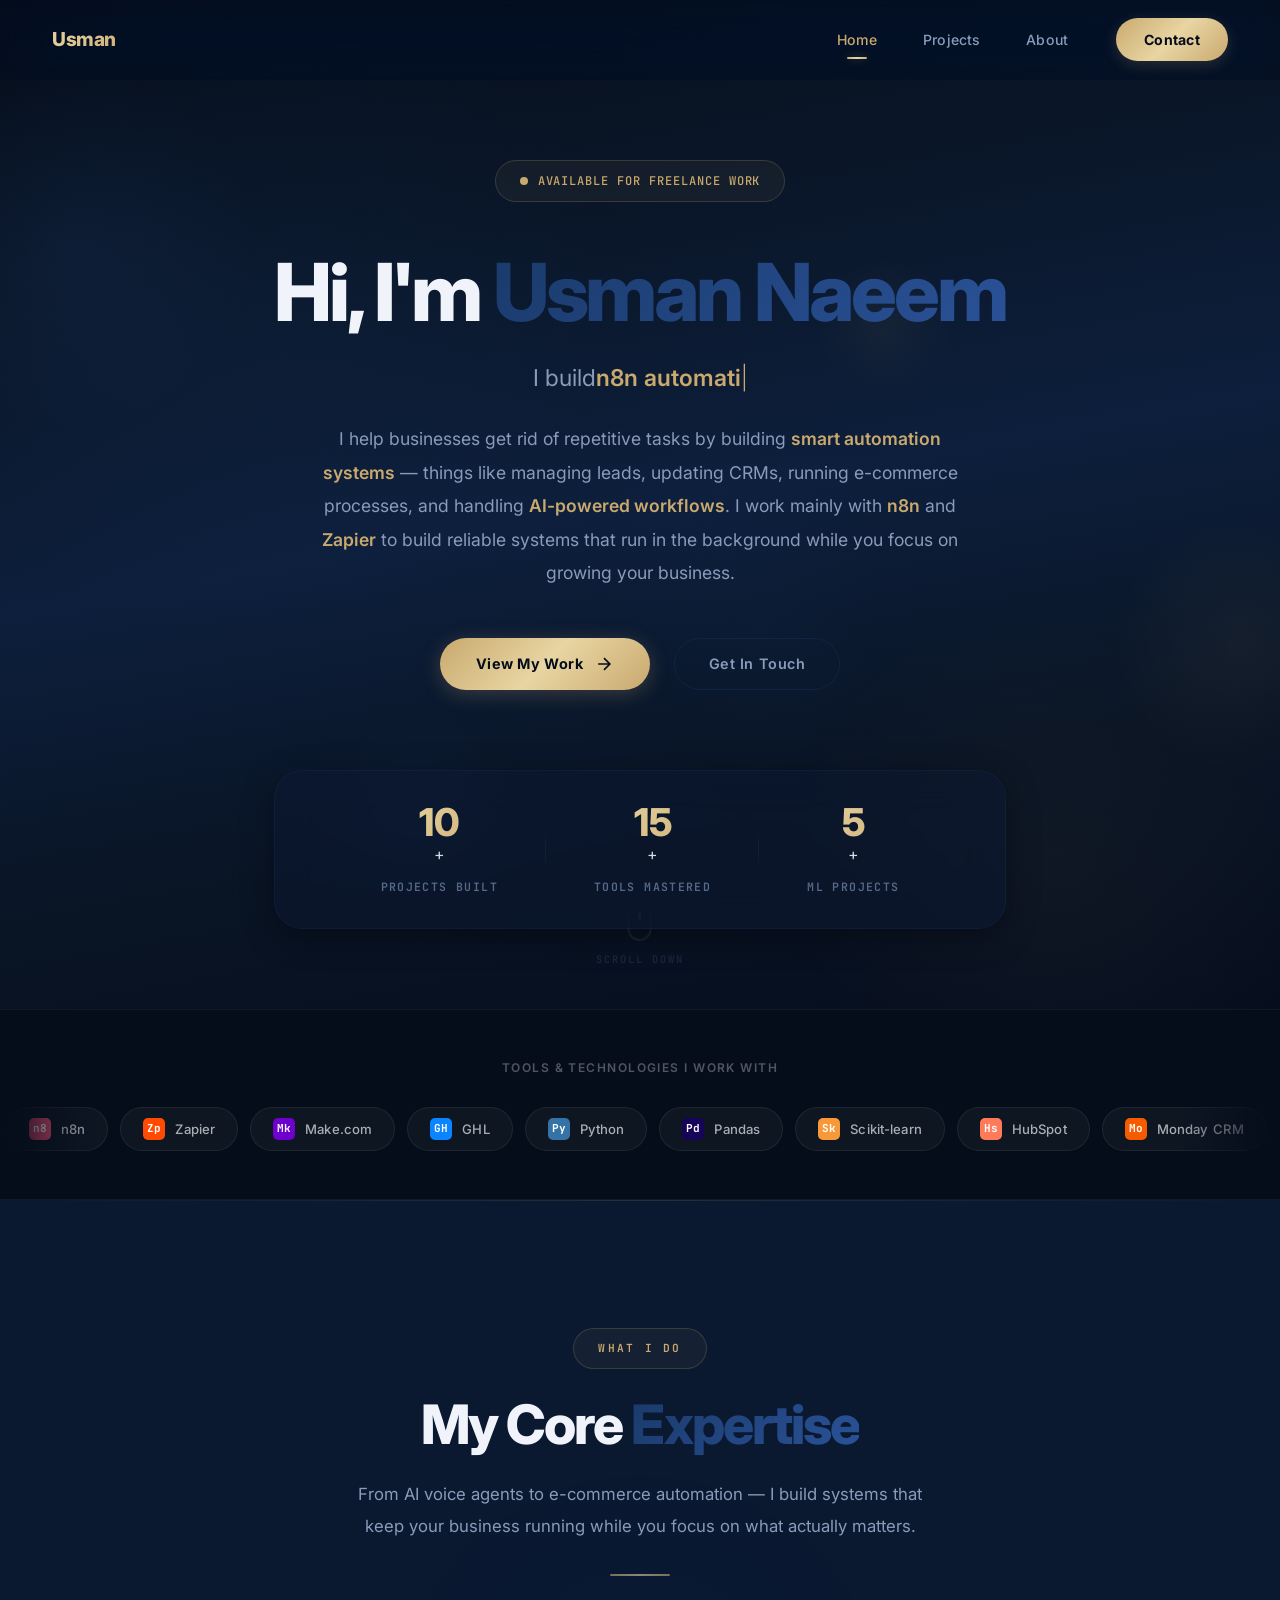
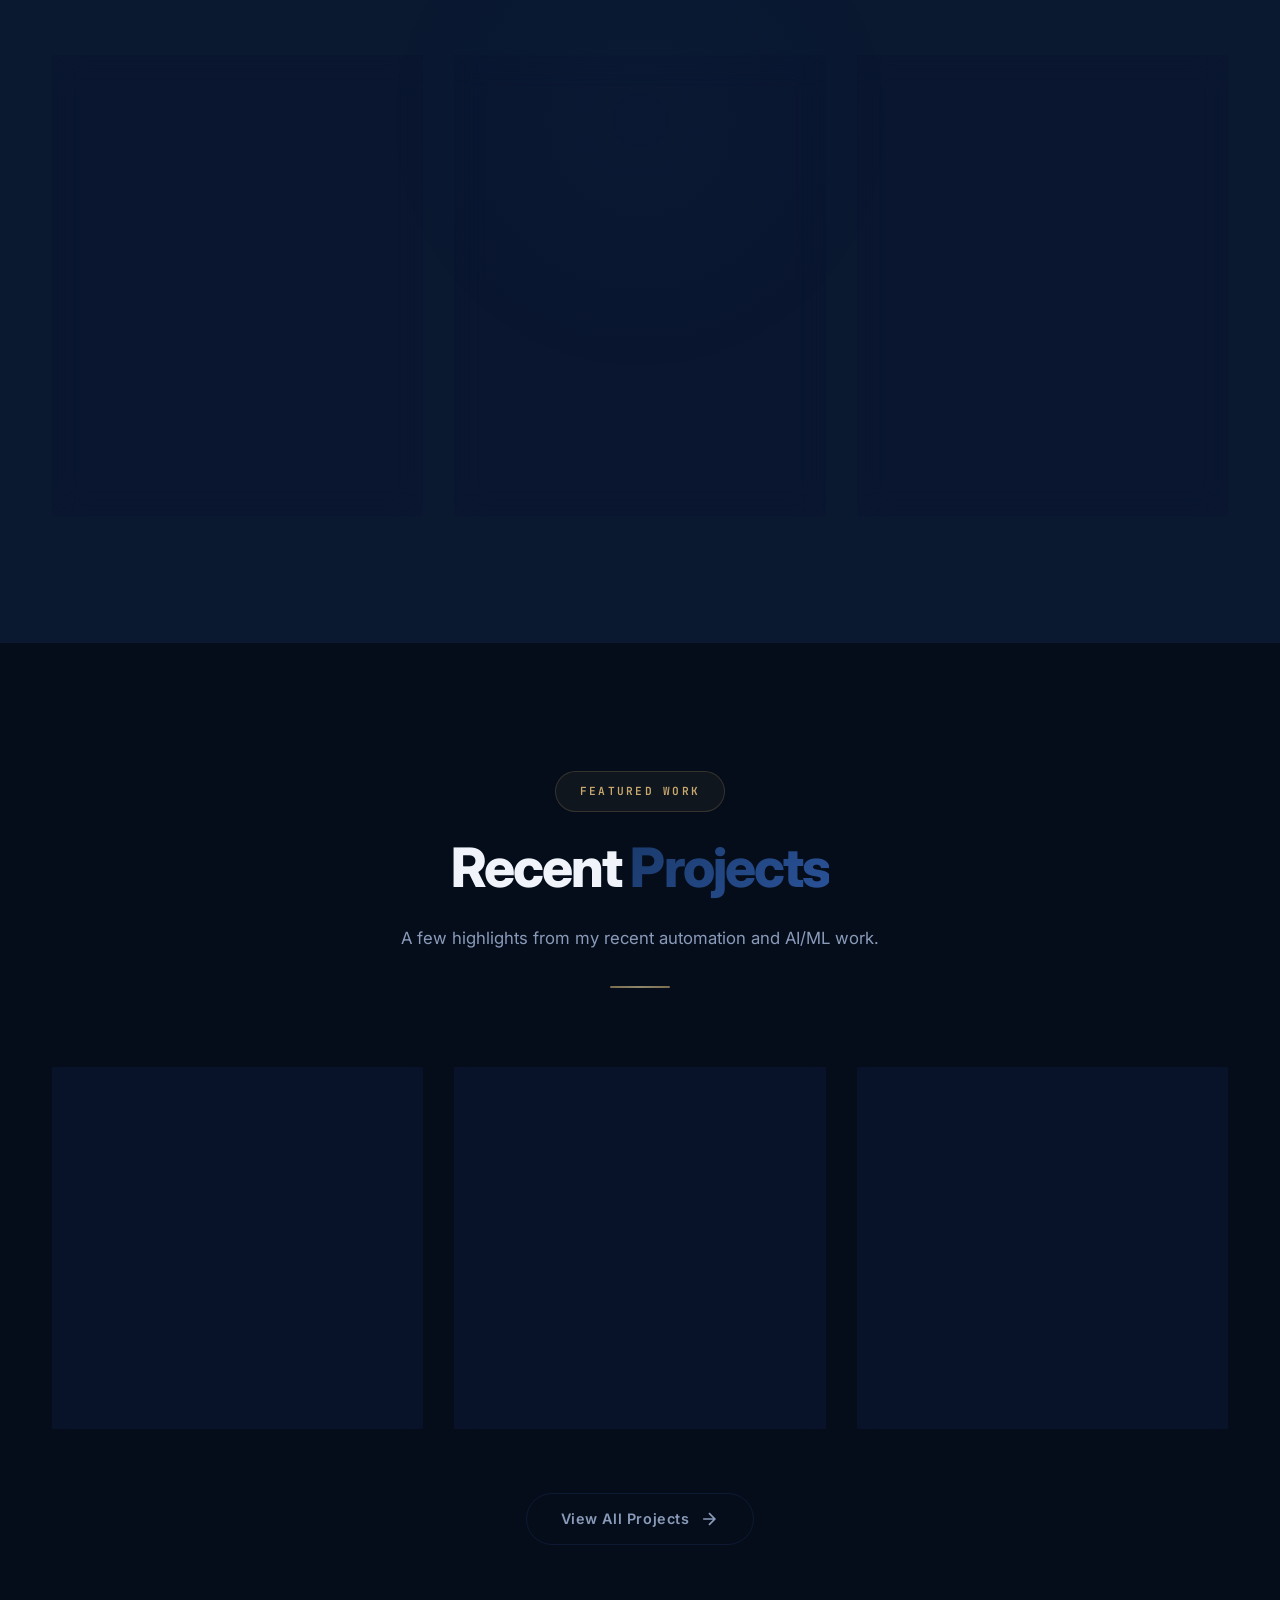
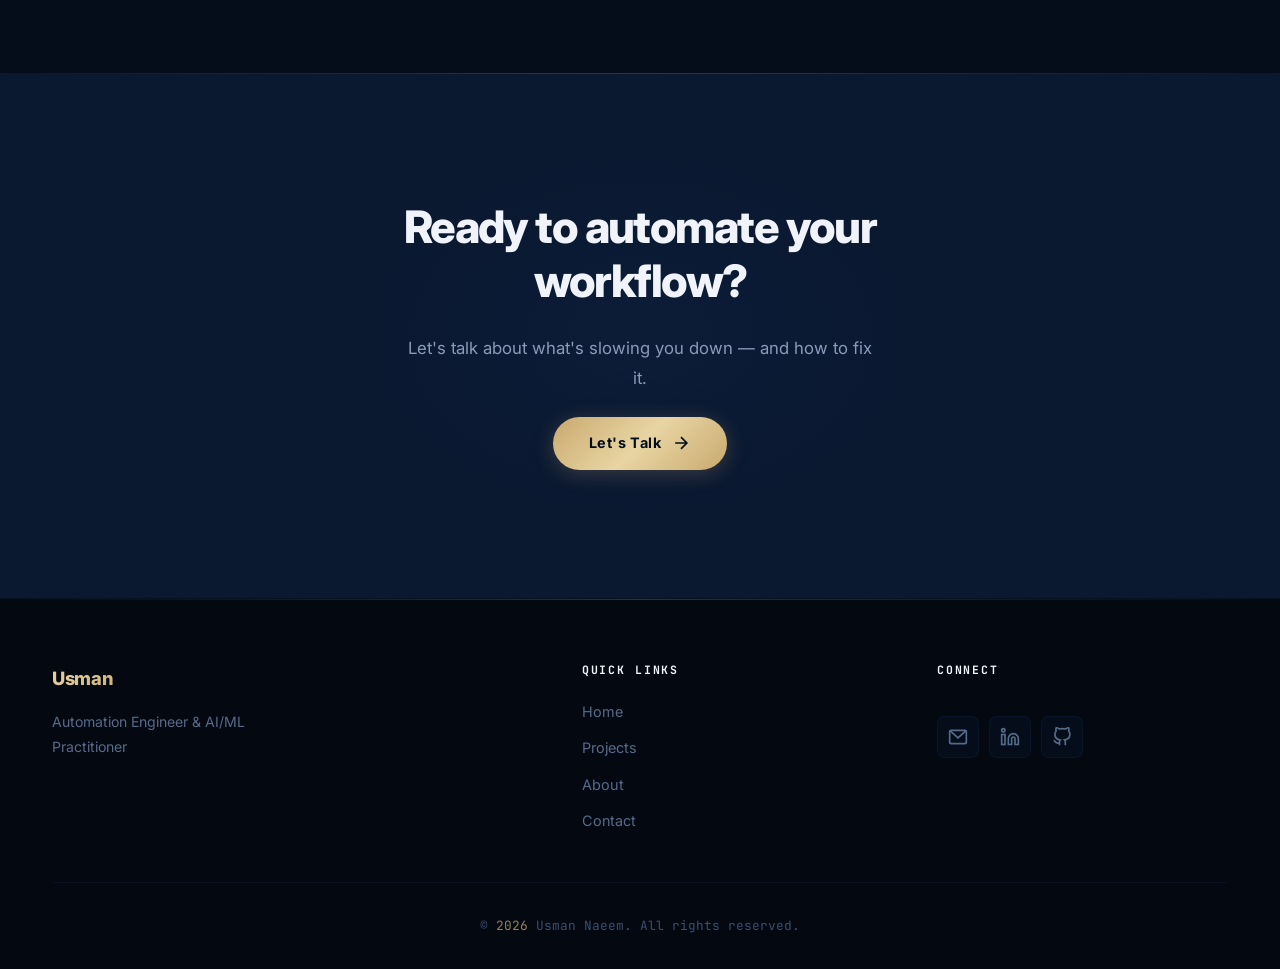
==== commit a6550bab: "Update index.html" ====
--- a/index.html
+++ b/index.html
@@ -227,12 +227,12 @@
                     <span class="stat-label">Projects Built</span>
                 </div>
                 <div class="stat-item">
-                    <span class="stat-number" data-count="12">0</span>+
+                    <span class="stat-number" data-count="15">0</span>+
                     <span class="stat-label">Tools Mastered</span>
                 </div>
                 <div class="stat-item">
-                    <span class="stat-number" data-count="3">0</span>+
-                    <span class="stat-label">ML Models</span>
+                    <span class="stat-number" data-count="5">0</span>+
+                    <span class="stat-label">ML Projects</span>
                 </div>
             </div>
         </div>
@@ -552,6 +552,18 @@
         </div>
     </footer>
 
+
+
+    <!-- ==================== MOBILE MENU ==================== -->
+<div class="mobile-menu" id="mobileMenu">
+    <a href="index.html" class="nav-link active">Home</a>
+    <a href="projects.html" class="nav-link">Projects</a>
+    <a href="about.html" class="nav-link">About</a>
+    <a href="contact.html" class="nav-link cta-link">Contact</a>
+</div>
+
+
+
     <script src="assets/js/script.js"></script>
 
     <script>
